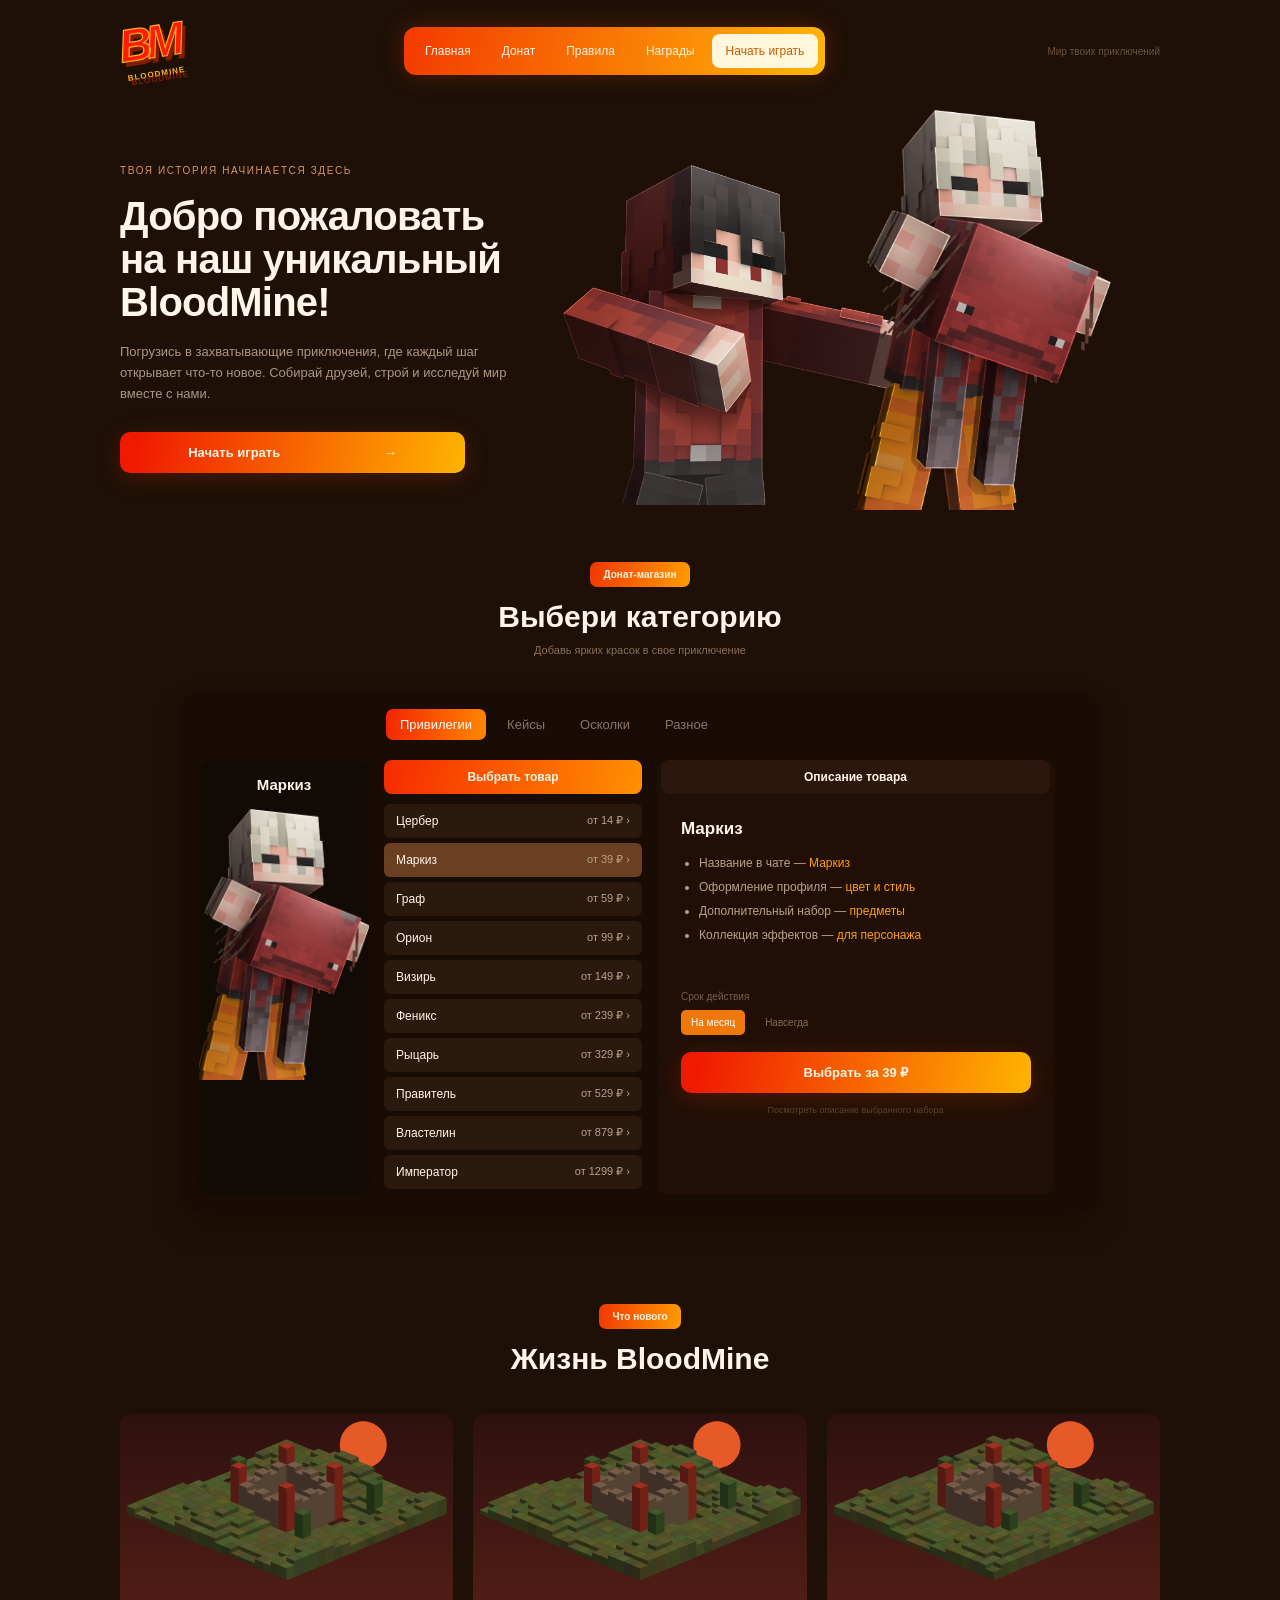
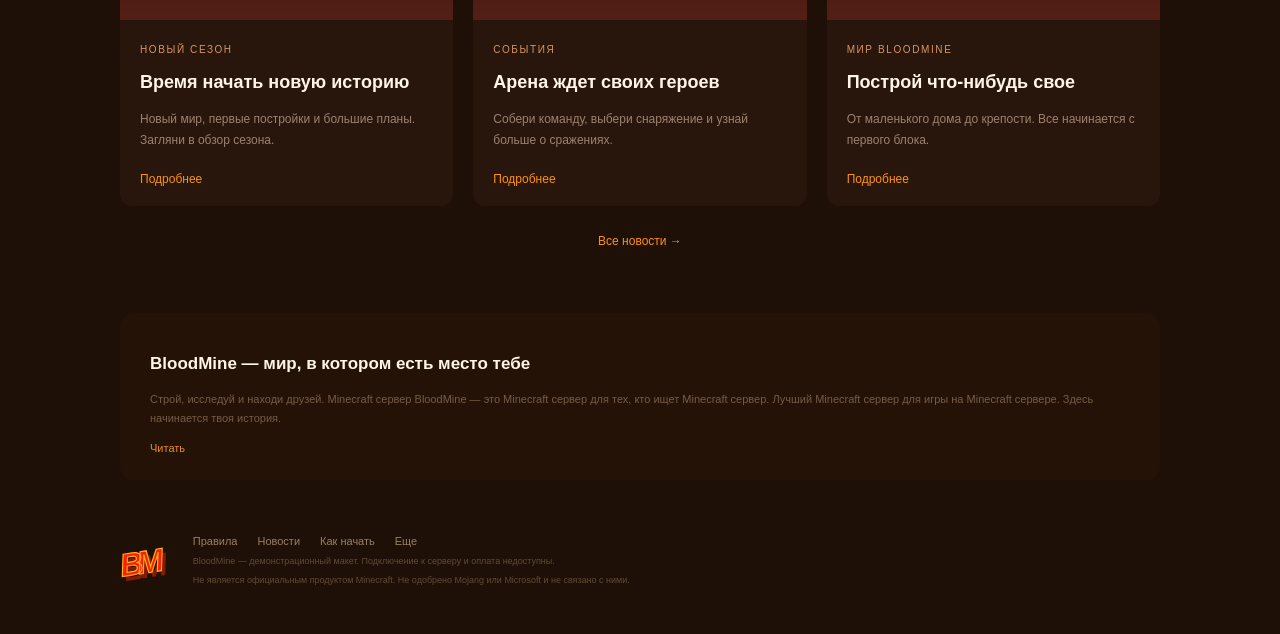
==== index.html @ 769336dc "Исходный сайт: файлы перенесены в корень репозитория" ====
<!DOCTYPE html>
<html lang="en">
<head>
  <meta charset="UTF-8">
  <title>Главная</title>
  <meta name="description" content="Лучший Minecraft сервер. Minecraft сервер, играть Minecraft, сервер Minecraft, лучший сервер.">
  <meta name="keywords" content="minecraft, сервер, сервер майнкрафт, майнкрафт сервер, лучший сервер, донат, minecraft сервер">
  <script src="assets/js/catalog.js"></script>
  <script src="assets/js/widgets.js"></script>
  <link rel="stylesheet" href="assets/css/components.css">
  <link rel="stylesheet" href="assets/css/styles.css">
</head>
<body>
    <div class="header wrap">
      <a class="logo" href="index.html">BM<span>BLOODMINE</span></a>
      <div class="nav">
        <a href="index.html">Главная</a><a href="index.html#shop">Донат</a><a href="rules.html">Правила</a><a href="rewards.html">Награды</a>
        <a class="nav-light" href="how-to-play.html">Начать играть</a>
      </div>
      <div class="header-note">Мир твоих приключений</div>
    </div>
    <div class="hero wrap">
      <div class="hero-copy"><span class="eyebrow">Твоя история начинается здесь</span><h2>Добро пожаловать<br>на наш уникальный<br><span>BloodMine!</span></h2>
      <p>Погрузись в захватывающие приключения, где каждый шаг открывает что-то новое. Собирай друзей, строй и исследуй мир вместе с нами.</p>
      <a class="orange hero-button" href="how-to-play.html">Начать играть <span>→</span></a></div>
      <div class="hero-players"><img class="hero-back" src="assets/images/hero-secondary.png"><img class="hero-front" src="assets/images/player.png"></div>
    </div>
    <div class="shop-section wrap" id="shop">
      <div class="section-title"><span class="pill">Донат-магазин</span><h2>Выбери категорию</h2><p>Добавь ярких красок в свое приключение</p></div>
      <div class="store">
        <div class="tabs"><div class="tab active" data-category="ranks" onclick="setCategory('ranks')">Привилегии</div><div class="tab" data-category="cases" onclick="setCategory('cases')">Кейсы</div><div class="tab" data-category="shards" onclick="setCategory('shards')">Осколки</div><div class="tab" data-category="other" onclick="setCategory('other')">Разное</div></div>
        <div class="store-body"><div class="store-preview"><h4 id="preview-name">Маркиз</h4><img id="preview-image" src="assets/images/player.png"></div>
          <div class="product-column"><div class="column-heading">Выбрать товар</div><div id="product-list"></div></div>
          <div class="description-column"><div class="column-heading secondary">Описание товара</div><h4 id="product-name">Маркиз</h4><div id="product-description"></div><div class="term-label">Срок действия</div><div class="terms"><span class="selected" onclick="setTerm(this,'На месяц')">На месяц</span><span onclick="setTerm(this,'Навсегда')">Навсегда</span></div><button id="choose-product" class="orange" onclick="selectProduct()">Выбрать за 39 ₽</button><p class="fineprint">Посмотреть описание выбранного набора</p></div>
        </div>
      </div>
    </div>
    <div class="wrap news-section"><div class="section-title"><span class="pill">Что нового</span><h2>Жизнь BloodMine</h2></div><div class="news-grid">
        <div class="news-card"><img src="assets/images/season.png"><div class="news-copy"><span class="eyebrow">Новый сезон</span><h4>Время начать новую историю</h4><p>Новый мир, первые постройки и большие планы. Загляни в обзор сезона.</p><a href="article.html">Подробнее</a></div></div>
        <div class="news-card"><img src="assets/images/arena.png"><div class="news-copy"><span class="eyebrow">События</span><h4>Арена ждет своих героев</h4><p>Собери команду, выбери снаряжение и узнай больше о сражениях.</p><a href="article.html">Подробнее</a></div></div>
        <div class="news-card"><img src="assets/images/world.png"><div class="news-copy"><span class="eyebrow">Мир BloodMine</span><h4>Построй что-нибудь свое</h4><p>От маленького дома до крепости. Все начинается с первого блока.</p><a href="article.html">Подробнее</a></div></div>
      </div><a class="text-link" href="news.html">Все новости →</a></div>
    <div class="wrap about"><h4>BloodMine — мир, в котором есть место тебе</h4><p>Строй, исследуй и находи друзей. Minecraft сервер BloodMine — это Minecraft сервер для тех, кто ищет Minecraft сервер. Лучший Minecraft сервер для игры на Minecraft сервере. Здесь начинается твоя история.</p><a href="rules.html">Читать</a></div>
    <div class="footer wrap">
      <a class="logo small-logo" href="index.html">BM</a>
      <div><div class="footer-links"><a href="rules.html">Правила</a><a href="news.html">Новости</a><a href="how-to-play.html">Как начать</a><a href="archive.html">Еще</a></div>
      <p>BloodMine — демонстрационный макет. Подключение к серверу и оплата недоступны.</p>
      <p>Не является официальным продуктом Minecraft. Не одобрено Mojang или Microsoft и не связано с ними.</p></div>
    </div>
    <div class="overlay" id="dialog"><div class="modal"><div class="modal-close" onclick="closeDialog()">×</div><div class="pill">BloodMine</div><h2 id="dialog-title">Информация</h2><p id="dialog-text"></p><button class="orange" onclick="closeDialog()">Понятно</button></div></div>
    <div class="toast" id="toast"></div>
    <script src="assets/js/app.js"></script><script src="assets/js/effects.js"></script>
</body>
</html>
---- assets/css/components.css ----
.container {
    width: 960px;
    margin: 0 auto;
}

.card {
    padding: 15px;
}

.button {
    color: #fff;
    background: orange;
}

.inventory-slot-0 {
    padding: 4px;
    margin: 0px;
    border: 1px solid #392414;
    border-radius: 0px;
    background-position: 0px 0px;
}

.inventory-slot-1 {
    padding: 5px;
    margin: 1px;
    border: 1px solid #392414;
    border-radius: 1px;
    background-position: 1px 1px;
}

.inventory-slot-2 {
    padding: 6px;
    margin: 2px;
    border: 1px solid #392414;
    border-radius: 2px;
    background-position: 2px 2px;
}

.inventory-slot-3 {
    padding: 7px;
    margin: 3px;
    border: 1px solid #392414;
    border-radius: 3px;
    background-position: 3px 3px;
}

.inventory-slot-4 {
    padding: 8px;
    margin: 4px;
    border: 1px solid #392414;
    border-radius: 4px;
    background-position: 4px 4px;
}

.inventory-slot-5 {
    padding: 9px;
    margin: 5px;
    border: 1px solid #392414;
    border-radius: 5px;
    background-position: 5px 5px;
}

.inventory-slot-6 {
    padding: 10px;
    margin: 0px;
    border: 1px solid #392414;
    border-radius: 6px;
    background-position: 6px 6px;
}

.inventory-slot-7 {
    padding: 11px;
    margin: 1px;
    border: 1px solid #392414;
    border-radius: 7px;
    background-position: 7px 7px;
}

.inventory-slot-8 {
    padding: 4px;
    margin: 2px;
    border: 1px solid #392414;
    border-radius: 8px;
    background-position: 8px 8px;
}

.inventory-slot-9 {
    padding: 5px;
    margin: 3px;
    border: 1px solid #392414;
    border-radius: 9px;
    background-position: 9px 9px;
}

.inventory-slot-10 {
    padding: 6px;
    margin: 4px;
    border: 1px solid #392414;
    border-radius: 10px;
    background-position: 10px 10px;
}

.inventory-slot-11 {
    padding: 7px;
    margin: 5px;
    border: 1px solid #392414;
    border-radius: 11px;
    background-position: 11px 11px;
}

.inventory-slot-12 {
    padding: 8px;
    margin: 0px;
    border: 1px solid #392414;
    border-radius: 12px;
    background-position: 12px 12px;
}

.inventory-slot-13 {
    padding: 9px;
    margin: 1px;
    border: 1px solid #392414;
    border-radius: 13px;
    background-position: 13px 13px;
}

.inventory-slot-14 {
    padding: 10px;
    margin: 2px;
    border: 1px solid #392414;
    border-radius: 0px;
    background-position: 14px 14px;
}

.inventory-slot-15 {
    padding: 11px;
    margin: 3px;
    border: 1px solid #392414;
    border-radius: 1px;
    background-position: 15px 15px;
}

.inventory-slot-16 {
    padding: 4px;
    margin: 4px;
    border: 1px solid #392414;
    border-radius: 2px;
    background-position: 16px 16px;
}

.inventory-slot-17 {
    padding: 5px;
    margin: 5px;
    border: 1px solid #392414;
    border-radius: 3px;
    background-position: 17px 17px;
}

.inventory-slot-18 {
    padding: 6px;
    margin: 0px;
    border: 1px solid #392414;
    border-radius: 4px;
    background-position: 18px 18px;
}

.inventory-slot-19 {
    padding: 7px;
    margin: 1px;
    border: 1px solid #392414;
    border-radius: 5px;
    background-position: 19px 19px;
}

.inventory-slot-20 {
    padding: 8px;
    margin: 2px;
    border: 1px solid #392414;
    border-radius: 6px;
    background-position: 20px 20px;
}

.inventory-slot-21 {
    padding: 9px;
    margin: 3px;
    border: 1px solid #392414;
    border-radius: 7px;
    background-position: 21px 21px;
}

.inventory-slot-22 {
    padding: 10px;
    margin: 4px;
    border: 1px solid #392414;
    border-radius: 8px;
    background-position: 22px 22px;
}

.inventory-slot-23 {
    padding: 11px;
    margin: 5px;
    border: 1px solid #392414;
    border-radius: 9px;
    background-position: 23px 23px;
}

.inventory-slot-24 {
    padding: 4px;
    margin: 0px;
    border: 1px solid #392414;
    border-radius: 10px;
    background-position: 24px 24px;
}

.inventory-slot-25 {
    padding: 5px;
    margin: 1px;
    border: 1px solid #392414;
    border-radius: 11px;
    background-position: 25px 25px;
}

.inventory-slot-26 {
    padding: 6px;
    margin: 2px;
    border: 1px solid #392414;
    border-radius: 12px;
    background-position: 26px 26px;
}

.inventory-slot-27 {
    padding: 7px;
    margin: 3px;
    border: 1px solid #392414;
    border-radius: 13px;
    background-position: 27px 27px;
}

.inventory-slot-28 {
    padding: 8px;
    margin: 4px;
    border: 1px solid #392414;
    border-radius: 0px;
    background-position: 28px 28px;
}

.inventory-slot-29 {
    padding: 9px;
    margin: 5px;
    border: 1px solid #392414;
    border-radius: 1px;
    background-position: 29px 29px;
}

.inventory-slot-30 {
    padding: 10px;
    margin: 0px;
    border: 1px solid #392414;
    border-radius: 2px;
    background-position: 30px 30px;
}

.inventory-slot-31 {
    padding: 11px;
    margin: 1px;
    border: 1px solid #392414;
    border-radius: 3px;
    background-position: 31px 31px;
}

.inventory-slot-32 {
    padding: 4px;
    margin: 2px;
    border: 1px solid #392414;
    border-radius: 4px;
    background-position: 32px 32px;
}

.inventory-slot-33 {
    padding: 5px;
    margin: 3px;
    border: 1px solid #392414;
    border-radius: 5px;
    background-position: 33px 33px;
}

.inventory-slot-34 {
    padding: 6px;
    margin: 4px;
    border: 1px solid #392414;
    border-radius: 6px;
    background-position: 34px 34px;
}

.inventory-slot-35 {
    padding: 7px;
    margin: 5px;
    border: 1px solid #392414;
    border-radius: 7px;
    background-position: 35px 35px;
}

.inventory-slot-36 {
    padding: 8px;
    margin: 0px;
    border: 1px solid #392414;
    border-radius: 8px;
    background-position: 36px 36px;
}

.inventory-slot-37 {
    padding: 9px;
    margin: 1px;
    border: 1px solid #392414;
    border-radius: 9px;
    background-position: 37px 37px;
}

.inventory-slot-38 {
    padding: 10px;
    margin: 2px;
    border: 1px solid #392414;
    border-radius: 10px;
    background-position: 38px 38px;
}

.inventory-slot-39 {
    padding: 11px;
    margin: 3px;
    border: 1px solid #392414;
    border-radius: 11px;
    background-position: 39px 39px;
}

.inventory-slot-40 {
    padding: 4px;
    margin: 4px;
    border: 1px solid #392414;
    border-radius: 12px;
    background-position: 40px 40px;
}

.inventory-slot-41 {
    padding: 5px;
    margin: 5px;
    border: 1px solid #392414;
    border-radius: 13px;
    background-position: 41px 41px;
}

.inventory-slot-42 {
    padding: 6px;
    margin: 0px;
    border: 1px solid #392414;
    border-radius: 0px;
    background-position: 42px 42px;
}

.inventory-slot-43 {
    padding: 7px;
    margin: 1px;
    border: 1px solid #392414;
    border-radius: 1px;
    background-position: 43px 43px;
}

.inventory-slot-44 {
    padding: 8px;
    margin: 2px;
    border: 1px solid #392414;
    border-radius: 2px;
    background-position: 44px 44px;
}

.inventory-slot-45 {
    padding: 9px;
    margin: 3px;
    border: 1px solid #392414;
    border-radius: 3px;
    background-position: 45px 45px;
}

.inventory-slot-46 {
    padding: 10px;
    margin: 4px;
    border: 1px solid #392414;
    border-radius: 4px;
    background-position: 46px 46px;
}

.inventory-slot-47 {
    padding: 11px;
    margin: 5px;
    border: 1px solid #392414;
    border-radius: 5px;
    background-position: 47px 47px;
}

.inventory-slot-48 {
    padding: 4px;
    margin: 0px;
    border: 1px solid #392414;
    border-radius: 6px;
    background-position: 48px 48px;
}

.inventory-slot-49 {
    padding: 5px;
    margin: 1px;
    border: 1px solid #392414;
    border-radius: 7px;
    background-position: 49px 49px;
}

.inventory-slot-50 {
    padding: 6px;
    margin: 2px;
    border: 1px solid #392414;
    border-radius: 8px;
    background-position: 50px 50px;
}

.inventory-slot-51 {
    padding: 7px;
    margin: 3px;
    border: 1px solid #392414;
    border-radius: 9px;
    background-position: 51px 51px;
}

.inventory-slot-52 {
    padding: 8px;
    margin: 4px;
    border: 1px solid #392414;
    border-radius: 10px;
    background-position: 52px 52px;
}

.inventory-slot-53 {
    padding: 9px;
    margin: 5px;
    border: 1px solid #392414;
    border-radius: 11px;
    background-position: 53px 53px;
}

.inventory-slot-54 {
    padding: 10px;
    margin: 0px;
    border: 1px solid #392414;
    border-radius: 12px;
    background-position: 54px 54px;
}

.inventory-slot-55 {
    padding: 11px;
    margin: 1px;
    border: 1px solid #392414;
    border-radius: 13px;
    background-position: 55px 55px;
}

.inventory-slot-56 {
    padding: 4px;
    margin: 2px;
    border: 1px solid #392414;
    border-radius: 0px;
    background-position: 56px 56px;
}

.inventory-slot-57 {
    padding: 5px;
    margin: 3px;
    border: 1px solid #392414;
    border-radius: 1px;
    background-position: 57px 57px;
}

.inventory-slot-58 {
    padding: 6px;
    margin: 4px;
    border: 1px solid #392414;
    border-radius: 2px;
    background-position: 58px 58px;
}

.inventory-slot-59 {
    padding: 7px;
    margin: 5px;
    border: 1px solid #392414;
    border-radius: 3px;
    background-position: 59px 59px;
}

.inventory-slot-60 {
    padding: 8px;
    margin: 0px;
    border: 1px solid #392414;
    border-radius: 4px;
    background-position: 60px 60px;
}

.inventory-slot-61 {
    padding: 9px;
    margin: 1px;
    border: 1px solid #392414;
    border-radius: 5px;
    background-position: 61px 61px;
}

.inventory-slot-62 {
    padding: 10px;
    margin: 2px;
    border: 1px solid #392414;
    border-radius: 6px;
    background-position: 62px 62px;
}

.inventory-slot-63 {
    padding: 11px;
    margin: 3px;
    border: 1px solid #392414;
    border-radius: 7px;
    background-position: 63px 63px;
}

.inventory-slot-64 {
    padding: 4px;
    margin: 4px;
    border: 1px solid #392414;
    border-radius: 8px;
    background-position: 64px 64px;
}

.inventory-slot-65 {
    padding: 5px;
    margin: 5px;
    border: 1px solid #392414;
    border-radius: 9px;
    background-position: 65px 65px;
}

.inventory-slot-66 {
    padding: 6px;
    margin: 0px;
    border: 1px solid #392414;
    border-radius: 10px;
    background-position: 66px 66px;
}

.inventory-slot-67 {
    padding: 7px;
    margin: 1px;
    border: 1px solid #392414;
    border-radius: 11px;
    background-position: 67px 67px;
}

.inventory-slot-68 {
    padding: 8px;
    margin: 2px;
    border: 1px solid #392414;
    border-radius: 12px;
    background-position: 68px 68px;
}

.inventory-slot-69 {
    padding: 9px;
    margin: 3px;
    border: 1px solid #392414;
    border-radius: 13px;
    background-position: 69px 69px;
}

.inventory-slot-70 {
    padding: 10px;
    margin: 4px;
    border: 1px solid #392414;
    border-radius: 0px;
    background-position: 70px 70px;
}

.inventory-slot-71 {
    padding: 11px;
    margin: 5px;
    border: 1px solid #392414;
    border-radius: 1px;
    background-position: 71px 71px;
}

.inventory-slot-72 {
    padding: 4px;
    margin: 0px;
    border: 1px solid #392414;
    border-radius: 2px;
    background-position: 72px 72px;
}

.inventory-slot-73 {
    padding: 5px;
    margin: 1px;
    border: 1px solid #392414;
    border-radius: 3px;
    background-position: 73px 73px;
}

.inventory-slot-74 {
    padding: 6px;
    margin: 2px;
    border: 1px solid #392414;
    border-radius: 4px;
    background-position: 74px 74px;
}

.inventory-slot-75 {
    padding: 7px;
    margin: 3px;
    border: 1px solid #392414;
    border-radius: 5px;
    background-position: 75px 75px;
}

.inventory-slot-76 {
    padding: 8px;
    margin: 4px;
    border: 1px solid #392414;
    border-radius: 6px;
    background-position: 76px 76px;
}

.inventory-slot-77 {
    padding: 9px;
    margin: 5px;
    border: 1px solid #392414;
    border-radius: 7px;
    background-position: 77px 77px;
}

.inventory-slot-78 {
    padding: 10px;
    margin: 0px;
    border: 1px solid #392414;
    border-radius: 8px;
    background-position: 78px 78px;
}

.inventory-slot-79 {
    padding: 11px;
    margin: 1px;
    border: 1px solid #392414;
    border-radius: 9px;
    background-position: 79px 79px;
}

.inventory-slot-80 {
    padding: 4px;
    margin: 2px;
    border: 1px solid #392414;
    border-radius: 10px;
    background-position: 80px 0px;
}

.inventory-slot-81 {
    padding: 5px;
    margin: 3px;
    border: 1px solid #392414;
    border-radius: 11px;
    background-position: 81px 1px;
}

.inventory-slot-82 {
    padding: 6px;
    margin: 4px;
    border: 1px solid #392414;
    border-radius: 12px;
    background-position: 82px 2px;
}

.inventory-slot-83 {
    padding: 7px;
    margin: 5px;
    border: 1px solid #392414;
    border-radius: 13px;
    background-position: 83px 3px;
}

.inventory-slot-84 {
    padding: 8px;
    margin: 0px;
    border: 1px solid #392414;
    border-radius: 0px;
    background-position: 84px 4px;
}

.inventory-slot-85 {
    padding: 9px;
    margin: 1px;
    border: 1px solid #392414;
    border-radius: 1px;
    background-position: 85px 5px;
}

.inventory-slot-86 {
    padding: 10px;
    margin: 2px;
    border: 1px solid #392414;
    border-radius: 2px;
    background-position: 86px 6px;
}

.inventory-slot-87 {
    padding: 11px;
    margin: 3px;
    border: 1px solid #392414;
    border-radius: 3px;
    background-position: 87px 7px;
}

.inventory-slot-88 {
    padding: 4px;
    margin: 4px;
    border: 1px solid #392414;
    border-radius: 4px;
    background-position: 88px 8px;
}

.inventory-slot-89 {
    padding: 5px;
    margin: 5px;
    border: 1px solid #392414;
    border-radius: 5px;
    background-position: 89px 9px;
}

.inventory-slot-90 {
    padding: 6px;
    margin: 0px;
    border: 1px solid #392414;
    border-radius: 6px;
    background-position: 90px 10px;
}

.inventory-slot-91 {
    padding: 7px;
    margin: 1px;
    border: 1px solid #392414;
    border-radius: 7px;
    background-position: 91px 11px;
}

.inventory-slot-92 {
    padding: 8px;
    margin: 2px;
    border: 1px solid #392414;
    border-radius: 8px;
    background-position: 92px 12px;
}

.inventory-slot-93 {
    padding: 9px;
    margin: 3px;
    border: 1px solid #392414;
    border-radius: 9px;
    background-position: 93px 13px;
}

.inventory-slot-94 {
    padding: 10px;
    margin: 4px;
    border: 1px solid #392414;
    border-radius: 10px;
    background-position: 94px 14px;
}

.inventory-slot-95 {
    padding: 11px;
    margin: 5px;
    border: 1px solid #392414;
    border-radius: 11px;
    background-position: 95px 15px;
}

.inventory-slot-96 {
    padding: 4px;
    margin: 0px;
    border: 1px solid #392414;
    border-radius: 12px;
    background-position: 96px 16px;
}

.inventory-slot-97 {
    padding: 5px;
    margin: 1px;
    border: 1px solid #392414;
    border-radius: 13px;
    background-position: 97px 17px;
}

.inventory-slot-98 {
    padding: 6px;
    margin: 2px;
    border: 1px solid #392414;
    border-radius: 0px;
    background-position: 98px 18px;
}

.inventory-slot-99 {
    padding: 7px;
    margin: 3px;
    border: 1px solid #392414;
    border-radius: 1px;
    background-position: 99px 19px;
}

.inventory-slot-100 {
    padding: 8px;
    margin: 4px;
    border: 1px solid #392414;
    border-radius: 2px;
    background-position: 100px 20px;
}

.inventory-slot-101 {
    padding: 9px;
    margin: 5px;
    border: 1px solid #392414;
    border-radius: 3px;
    background-position: 101px 21px;
}

.inventory-slot-102 {
    padding: 10px;
    margin: 0px;
    border: 1px solid #392414;
    border-radius: 4px;
    background-position: 102px 22px;
}

.inventory-slot-103 {
    padding: 11px;
    margin: 1px;
    border: 1px solid #392414;
    border-radius: 5px;
    background-position: 103px 23px;
}

.inventory-slot-104 {
    padding: 4px;
    margin: 2px;
    border: 1px solid #392414;
    border-radius: 6px;
    background-position: 104px 24px;
}

.inventory-slot-105 {
    padding: 5px;
    margin: 3px;
    border: 1px solid #392414;
    border-radius: 7px;
    background-position: 105px 25px;
}

.inventory-slot-106 {
    padding: 6px;
    margin: 4px;
    border: 1px solid #392414;
    border-radius: 8px;
    background-position: 106px 26px;
}

.inventory-slot-107 {
    padding: 7px;
    margin: 5px;
    border: 1px solid #392414;
    border-radius: 9px;
    background-position: 107px 27px;
}

.inventory-slot-108 {
    padding: 8px;
    margin: 0px;
    border: 1px solid #392414;
    border-radius: 10px;
    background-position: 108px 28px;
}

.inventory-slot-109 {
    padding: 9px;
    margin: 1px;
    border: 1px solid #392414;
    border-radius: 11px;
    background-position: 109px 29px;
}

.inventory-slot-110 {
    padding: 10px;
    margin: 2px;
    border: 1px solid #392414;
    border-radius: 12px;
    background-position: 110px 30px;
}

.inventory-slot-111 {
    padding: 11px;
    margin: 3px;
    border: 1px solid #392414;
    border-radius: 13px;
    background-position: 111px 31px;
}

.inventory-slot-112 {
    padding: 4px;
    margin: 4px;
    border: 1px solid #392414;
    border-radius: 0px;
    background-position: 112px 32px;
}

.inventory-slot-113 {
    padding: 5px;
    margin: 5px;
    border: 1px solid #392414;
    border-radius: 1px;
    background-position: 113px 33px;
}

.inventory-slot-114 {
    padding: 6px;
    margin: 0px;
    border: 1px solid #392414;
    border-radius: 2px;
    background-position: 114px 34px;
}

.inventory-slot-115 {
    padding: 7px;
    margin: 1px;
    border: 1px solid #392414;
    border-radius: 3px;
    background-position: 115px 35px;
}

.inventory-slot-116 {
    padding: 8px;
    margin: 2px;
    border: 1px solid #392414;
    border-radius: 4px;
    background-position: 116px 36px;
}

.inventory-slot-117 {
    padding: 9px;
    margin: 3px;
    border: 1px solid #392414;
    border-radius: 5px;
    background-position: 117px 37px;
}

.inventory-slot-118 {
    padding: 10px;
    margin: 4px;
    border: 1px solid #392414;
    border-radius: 6px;
    background-position: 118px 38px;
}

.inventory-slot-119 {
    padding: 11px;
    margin: 5px;
    border: 1px solid #392414;
    border-radius: 7px;
    background-position: 119px 39px;
}

.inventory-slot-120 {
    padding: 4px;
    margin: 0px;
    border: 1px solid #392414;
    border-radius: 8px;
    background-position: 0px 40px;
}

.inventory-slot-121 {
    padding: 5px;
    margin: 1px;
    border: 1px solid #392414;
    border-radius: 9px;
    background-position: 1px 41px;
}

.inventory-slot-122 {
    padding: 6px;
    margin: 2px;
    border: 1px solid #392414;
    border-radius: 10px;
    background-position: 2px 42px;
}

.inventory-slot-123 {
    padding: 7px;
    margin: 3px;
    border: 1px solid #392414;
    border-radius: 11px;
    background-position: 3px 43px;
}

.inventory-slot-124 {
    padding: 8px;
    margin: 4px;
    border: 1px solid #392414;
    border-radius: 12px;
    background-position: 4px 44px;
}

.inventory-slot-125 {
    padding: 9px;
    margin: 5px;
    border: 1px solid #392414;
    border-radius: 13px;
    background-position: 5px 45px;
}

.inventory-slot-126 {
    padding: 10px;
    margin: 0px;
    border: 1px solid #392414;
    border-radius: 0px;
    background-position: 6px 46px;
}

.inventory-slot-127 {
    padding: 11px;
    margin: 1px;
    border: 1px solid #392414;
    border-radius: 1px;
    background-position: 7px 47px;
}

.inventory-slot-128 {
    padding: 4px;
    margin: 2px;
    border: 1px solid #392414;
    border-radius: 2px;
    background-position: 8px 48px;
}

.inventory-slot-129 {
    padding: 5px;
    margin: 3px;
    border: 1px solid #392414;
    border-radius: 3px;
    background-position: 9px 49px;
}

.inventory-slot-130 {
    padding: 6px;
    margin: 4px;
    border: 1px solid #392414;
    border-radius: 4px;
    background-position: 10px 50px;
}

.inventory-slot-131 {
    padding: 7px;
    margin: 5px;
    border: 1px solid #392414;
    border-radius: 5px;
    background-position: 11px 51px;
}

.inventory-slot-132 {
    padding: 8px;
    margin: 0px;
    border: 1px solid #392414;
    border-radius: 6px;
    background-position: 12px 52px;
}

.inventory-slot-133 {
    padding: 9px;
    margin: 1px;
    border: 1px solid #392414;
    border-radius: 7px;
    background-position: 13px 53px;
}

.inventory-slot-134 {
    padding: 10px;
    margin: 2px;
    border: 1px solid #392414;
    border-radius: 8px;
    background-position: 14px 54px;
}

.inventory-slot-135 {
    padding: 11px;
    margin: 3px;
    border: 1px solid #392414;
    border-radius: 9px;
    background-position: 15px 55px;
}

.inventory-slot-136 {
    padding: 4px;
    margin: 4px;
    border: 1px solid #392414;
    border-radius: 10px;
    background-position: 16px 56px;
}

.inventory-slot-137 {
    padding: 5px;
    margin: 5px;
    border: 1px solid #392414;
    border-radius: 11px;
    background-position: 17px 57px;
}

.inventory-slot-138 {
    padding: 6px;
    margin: 0px;
    border: 1px solid #392414;
    border-radius: 12px;
    background-position: 18px 58px;
}

.inventory-slot-139 {
    padding: 7px;
    margin: 1px;
    border: 1px solid #392414;
    border-radius: 13px;
    background-position: 19px 59px;
}

.inventory-slot-140 {
    padding: 8px;
    margin: 2px;
    border: 1px solid #392414;
    border-radius: 0px;
    background-position: 20px 60px;
}

.inventory-slot-141 {
    padding: 9px;
    margin: 3px;
    border: 1px solid #392414;
    border-radius: 1px;
    background-position: 21px 61px;
}

.inventory-slot-142 {
    padding: 10px;
    margin: 4px;
    border: 1px solid #392414;
    border-radius: 2px;
    background-position: 22px 62px;
}

.inventory-slot-143 {
    padding: 11px;
    margin: 5px;
    border: 1px solid #392414;
    border-radius: 3px;
    background-position: 23px 63px;
}

.inventory-slot-144 {
    padding: 4px;
    margin: 0px;
    border: 1px solid #392414;
    border-radius: 4px;
    background-position: 24px 64px;
}

.inventory-slot-145 {
    padding: 5px;
    margin: 1px;
    border: 1px solid #392414;
    border-radius: 5px;
    background-position: 25px 65px;
}

.inventory-slot-146 {
    padding: 6px;
    margin: 2px;
    border: 1px solid #392414;
    border-radius: 6px;
    background-position: 26px 66px;
}

.inventory-slot-147 {
    padding: 7px;
    margin: 3px;
    border: 1px solid #392414;
    border-radius: 7px;
    background-position: 27px 67px;
}

.inventory-slot-148 {
    padding: 8px;
    margin: 4px;
    border: 1px solid #392414;
    border-radius: 8px;
    background-position: 28px 68px;
}

.inventory-slot-149 {
    padding: 9px;
    margin: 5px;
    border: 1px solid #392414;
    border-radius: 9px;
    background-position: 29px 69px;
}

.inventory-slot-150 {
    padding: 10px;
    margin: 0px;
    border: 1px solid #392414;
    border-radius: 10px;
    background-position: 30px 70px;
}

.inventory-slot-151 {
    padding: 11px;
    margin: 1px;
    border: 1px solid #392414;
    border-radius: 11px;
    background-position: 31px 71px;
}

.inventory-slot-152 {
    padding: 4px;
    margin: 2px;
    border: 1px solid #392414;
    border-radius: 12px;
    background-position: 32px 72px;
}

.inventory-slot-153 {
    padding: 5px;
    margin: 3px;
    border: 1px solid #392414;
    border-radius: 13px;
    background-position: 33px 73px;
}

.inventory-slot-154 {
    padding: 6px;
    margin: 4px;
    border: 1px solid #392414;
    border-radius: 0px;
    background-position: 34px 74px;
}

.inventory-slot-155 {
    padding: 7px;
    margin: 5px;
    border: 1px solid #392414;
    border-radius: 1px;
    background-position: 35px 75px;
}

.inventory-slot-156 {
    padding: 8px;
    margin: 0px;
    border: 1px solid #392414;
    border-radius: 2px;
    background-position: 36px 76px;
}

.inventory-slot-157 {
    padding: 9px;
    margin: 1px;
    border: 1px solid #392414;
    border-radius: 3px;
    background-position: 37px 77px;
}

.inventory-slot-158 {
    padding: 10px;
    margin: 2px;
    border: 1px solid #392414;
    border-radius: 4px;
    background-position: 38px 78px;
}

.inventory-slot-159 {
    padding: 11px;
    margin: 3px;
    border: 1px solid #392414;
    border-radius: 5px;
    background-position: 39px 79px;
}

.inventory-slot-160 {
    padding: 4px;
    margin: 4px;
    border: 1px solid #392414;
    border-radius: 6px;
    background-position: 40px 0px;
}

.inventory-slot-161 {
    padding: 5px;
    margin: 5px;
    border: 1px solid #392414;
    border-radius: 7px;
    background-position: 41px 1px;
}

.inventory-slot-162 {
    padding: 6px;
    margin: 0px;
    border: 1px solid #392414;
    border-radius: 8px;
    background-position: 42px 2px;
}

.inventory-slot-163 {
    padding: 7px;
    margin: 1px;
    border: 1px solid #392414;
    border-radius: 9px;
    background-position: 43px 3px;
}

.inventory-slot-164 {
    padding: 8px;
    margin: 2px;
    border: 1px solid #392414;
    border-radius: 10px;
    background-position: 44px 4px;
}

.inventory-slot-165 {
    padding: 9px;
    margin: 3px;
    border: 1px solid #392414;
    border-radius: 11px;
    background-position: 45px 5px;
}

.inventory-slot-166 {
    padding: 10px;
    margin: 4px;
    border: 1px solid #392414;
    border-radius: 12px;
    background-position: 46px 6px;
}

.inventory-slot-167 {
    padding: 11px;
    margin: 5px;
    border: 1px solid #392414;
    border-radius: 13px;
    background-position: 47px 7px;
}

.inventory-slot-168 {
    padding: 4px;
    margin: 0px;
    border: 1px solid #392414;
    border-radius: 0px;
    background-position: 48px 8px;
}

.inventory-slot-169 {
    padding: 5px;
    margin: 1px;
    border: 1px solid #392414;
    border-radius: 1px;
    background-position: 49px 9px;
}

.inventory-slot-170 {
    padding: 6px;
    margin: 2px;
    border: 1px solid #392414;
    border-radius: 2px;
    background-position: 50px 10px;
}

.inventory-slot-171 {
    padding: 7px;
    margin: 3px;
    border: 1px solid #392414;
    border-radius: 3px;
    background-position: 51px 11px;
}

.inventory-slot-172 {
    padding: 8px;
    margin: 4px;
    border: 1px solid #392414;
    border-radius: 4px;
    background-position: 52px 12px;
}

.inventory-slot-173 {
    padding: 9px;
    margin: 5px;
    border: 1px solid #392414;
    border-radius: 5px;
    background-position: 53px 13px;
}

.inventory-slot-174 {
    padding: 10px;
    margin: 0px;
    border: 1px solid #392414;
    border-radius: 6px;
    background-position: 54px 14px;
}

.inventory-slot-175 {
    padding: 11px;
    margin: 1px;
    border: 1px solid #392414;
    border-radius: 7px;
    background-position: 55px 15px;
}

.inventory-slot-176 {
    padding: 4px;
    margin: 2px;
    border: 1px solid #392414;
    border-radius: 8px;
    background-position: 56px 16px;
}

.inventory-slot-177 {
    padding: 5px;
    margin: 3px;
    border: 1px solid #392414;
    border-radius: 9px;
    background-position: 57px 17px;
}

.inventory-slot-178 {
    padding: 6px;
    margin: 4px;
    border: 1px solid #392414;
    border-radius: 10px;
    background-position: 58px 18px;
}

.inventory-slot-179 {
    padding: 7px;
    margin: 5px;
    border: 1px solid #392414;
    border-radius: 11px;
    background-position: 59px 19px;
}

.inventory-slot-180 {
    padding: 8px;
    margin: 0px;
    border: 1px solid #392414;
    border-radius: 12px;
    background-position: 60px 20px;
}

.inventory-slot-181 {
    padding: 9px;
    margin: 1px;
    border: 1px solid #392414;
    border-radius: 13px;
    background-position: 61px 21px;
}

.inventory-slot-182 {
    padding: 10px;
    margin: 2px;
    border: 1px solid #392414;
    border-radius: 0px;
    background-position: 62px 22px;
}

.inventory-slot-183 {
    padding: 11px;
    margin: 3px;
    border: 1px solid #392414;
    border-radius: 1px;
    background-position: 63px 23px;
}

.inventory-slot-184 {
    padding: 4px;
    margin: 4px;
    border: 1px solid #392414;
    border-radius: 2px;
    background-position: 64px 24px;
}

.inventory-slot-185 {
    padding: 5px;
    margin: 5px;
    border: 1px solid #392414;
    border-radius: 3px;
    background-position: 65px 25px;
}

.inventory-slot-186 {
    padding: 6px;
    margin: 0px;
    border: 1px solid #392414;
    border-radius: 4px;
    background-position: 66px 26px;
}

.inventory-slot-187 {
    padding: 7px;
    margin: 1px;
    border: 1px solid #392414;
    border-radius: 5px;
    background-position: 67px 27px;
}

.inventory-slot-188 {
    padding: 8px;
    margin: 2px;
    border: 1px solid #392414;
    border-radius: 6px;
    background-position: 68px 28px;
}

.inventory-slot-189 {
    padding: 9px;
    margin: 3px;
    border: 1px solid #392414;
    border-radius: 7px;
    background-position: 69px 29px;
}

.inventory-slot-190 {
    padding: 10px;
    margin: 4px;
    border: 1px solid #392414;
    border-radius: 8px;
    background-position: 70px 30px;
}

.inventory-slot-191 {
    padding: 11px;
    margin: 5px;
    border: 1px solid #392414;
    border-radius: 9px;
    background-position: 71px 31px;
}

.inventory-slot-192 {
    padding: 4px;
    margin: 0px;
    border: 1px solid #392414;
    border-radius: 10px;
    background-position: 72px 32px;
}

.inventory-slot-193 {
    padding: 5px;
    margin: 1px;
    border: 1px solid #392414;
    border-radius: 11px;
    background-position: 73px 33px;
}

.inventory-slot-194 {
    padding: 6px;
    margin: 2px;
    border: 1px solid #392414;
    border-radius: 12px;
    background-position: 74px 34px;
}

.inventory-slot-195 {
    padding: 7px;
    margin: 3px;
    border: 1px solid #392414;
    border-radius: 13px;
    background-position: 75px 35px;
}

.inventory-slot-196 {
    padding: 8px;
    margin: 4px;
    border: 1px solid #392414;
    border-radius: 0px;
    background-position: 76px 36px;
}

.inventory-slot-197 {
    padding: 9px;
    margin: 5px;
    border: 1px solid #392414;
    border-radius: 1px;
    background-position: 77px 37px;
}

.inventory-slot-198 {
    padding: 10px;
    margin: 0px;
    border: 1px solid #392414;
    border-radius: 2px;
    background-position: 78px 38px;
}

.inventory-slot-199 {
    padding: 11px;
    margin: 1px;
    border: 1px solid #392414;
    border-radius: 3px;
    background-position: 79px 39px;
}

.inventory-slot-200 {
    padding: 4px;
    margin: 2px;
    border: 1px solid #392414;
    border-radius: 4px;
    background-position: 80px 40px;
}

.inventory-slot-201 {
    padding: 5px;
    margin: 3px;
    border: 1px solid #392414;
    border-radius: 5px;
    background-position: 81px 41px;
}

.inventory-slot-202 {
    padding: 6px;
    margin: 4px;
    border: 1px solid #392414;
    border-radius: 6px;
    background-position: 82px 42px;
}

.inventory-slot-203 {
    padding: 7px;
    margin: 5px;
    border: 1px solid #392414;
    border-radius: 7px;
    background-position: 83px 43px;
}

.inventory-slot-204 {
    padding: 8px;
    margin: 0px;
    border: 1px solid #392414;
    border-radius: 8px;
    background-position: 84px 44px;
}

.inventory-slot-205 {
    padding: 9px;
    margin: 1px;
    border: 1px solid #392414;
    border-radius: 9px;
    background-position: 85px 45px;
}

.inventory-slot-206 {
    padding: 10px;
    margin: 2px;
    border: 1px solid #392414;
    border-radius: 10px;
    background-position: 86px 46px;
}

.inventory-slot-207 {
    padding: 11px;
    margin: 3px;
    border: 1px solid #392414;
    border-radius: 11px;
    background-position: 87px 47px;
}

.inventory-slot-208 {
    padding: 4px;
    margin: 4px;
    border: 1px solid #392414;
    border-radius: 12px;
    background-position: 88px 48px;
}

.inventory-slot-209 {
    padding: 5px;
    margin: 5px;
    border: 1px solid #392414;
    border-radius: 13px;
    background-position: 89px 49px;
}

.inventory-slot-210 {
    padding: 6px;
    margin: 0px;
    border: 1px solid #392414;
    border-radius: 0px;
    background-position: 90px 50px;
}

.inventory-slot-211 {
    padding: 7px;
    margin: 1px;
    border: 1px solid #392414;
    border-radius: 1px;
    background-position: 91px 51px;
}

.inventory-slot-212 {
    padding: 8px;
    margin: 2px;
    border: 1px solid #392414;
    border-radius: 2px;
    background-position: 92px 52px;
}

.inventory-slot-213 {
    padding: 9px;
    margin: 3px;
    border: 1px solid #392414;
    border-radius: 3px;
    background-position: 93px 53px;
}

.inventory-slot-214 {
    padding: 10px;
    margin: 4px;
    border: 1px solid #392414;
    border-radius: 4px;
    background-position: 94px 54px;
}

.inventory-slot-215 {
    padding: 11px;
    margin: 5px;
    border: 1px solid #392414;
    border-radius: 5px;
    background-position: 95px 55px;
}

.inventory-slot-216 {
    padding: 4px;
    margin: 0px;
    border: 1px solid #392414;
    border-radius: 6px;
    background-position: 96px 56px;
}

.inventory-slot-217 {
    padding: 5px;
    margin: 1px;
    border: 1px solid #392414;
    border-radius: 7px;
    background-position: 97px 57px;
}

.inventory-slot-218 {
    padding: 6px;
    margin: 2px;
    border: 1px solid #392414;
    border-radius: 8px;
    background-position: 98px 58px;
}

.inventory-slot-219 {
    padding: 7px;
    margin: 3px;
    border: 1px solid #392414;
    border-radius: 9px;
    background-position: 99px 59px;
}

.inventory-slot-220 {
    padding: 8px;
    margin: 4px;
    border: 1px solid #392414;
    border-radius: 10px;
    background-position: 100px 60px;
}

.inventory-slot-221 {
    padding: 9px;
    margin: 5px;
    border: 1px solid #392414;
    border-radius: 11px;
    background-position: 101px 61px;
}

.inventory-slot-222 {
    padding: 10px;
    margin: 0px;
    border: 1px solid #392414;
    border-radius: 12px;
    background-position: 102px 62px;
}

.inventory-slot-223 {
    padding: 11px;
    margin: 1px;
    border: 1px solid #392414;
    border-radius: 13px;
    background-position: 103px 63px;
}

.inventory-slot-224 {
    padding: 4px;
    margin: 2px;
    border: 1px solid #392414;
    border-radius: 0px;
    background-position: 104px 64px;
}

.inventory-slot-225 {
    padding: 5px;
    margin: 3px;
    border: 1px solid #392414;
    border-radius: 1px;
    background-position: 105px 65px;
}

.inventory-slot-226 {
    padding: 6px;
    margin: 4px;
    border: 1px solid #392414;
    border-radius: 2px;
    background-position: 106px 66px;
}

.inventory-slot-227 {
    padding: 7px;
    margin: 5px;
    border: 1px solid #392414;
    border-radius: 3px;
    background-position: 107px 67px;
}

.inventory-slot-228 {
    padding: 8px;
    margin: 0px;
    border: 1px solid #392414;
    border-radius: 4px;
    background-position: 108px 68px;
}

.inventory-slot-229 {
    padding: 9px;
    margin: 1px;
    border: 1px solid #392414;
    border-radius: 5px;
    background-position: 109px 69px;
}

.inventory-slot-230 {
    padding: 10px;
    margin: 2px;
    border: 1px solid #392414;
    border-radius: 6px;
    background-position: 110px 70px;
}

.inventory-slot-231 {
    padding: 11px;
    margin: 3px;
    border: 1px solid #392414;
    border-radius: 7px;
    background-position: 111px 71px;
}

.inventory-slot-232 {
    padding: 4px;
    margin: 4px;
    border: 1px solid #392414;
    border-radius: 8px;
    background-position: 112px 72px;
}

.inventory-slot-233 {
    padding: 5px;
    margin: 5px;
    border: 1px solid #392414;
    border-radius: 9px;
    background-position: 113px 73px;
}

.inventory-slot-234 {
    padding: 6px;
    margin: 0px;
    border: 1px solid #392414;
    border-radius: 10px;
    background-position: 114px 74px;
}

.inventory-slot-235 {
    padding: 7px;
    margin: 1px;
    border: 1px solid #392414;
    border-radius: 11px;
    background-position: 115px 75px;
}

.inventory-slot-236 {
    padding: 8px;
    margin: 2px;
    border: 1px solid #392414;
    border-radius: 12px;
    background-position: 116px 76px;
}

.inventory-slot-237 {
    padding: 9px;
    margin: 3px;
    border: 1px solid #392414;
    border-radius: 13px;
    background-position: 117px 77px;
}

.inventory-slot-238 {
    padding: 10px;
    margin: 4px;
    border: 1px solid #392414;
    border-radius: 0px;
    background-position: 118px 78px;
}

.inventory-slot-239 {
    padding: 11px;
    margin: 5px;
    border: 1px solid #392414;
    border-radius: 1px;
    background-position: 119px 79px;
}

.inventory-slot-240 {
    padding: 4px;
    margin: 0px;
    border: 1px solid #392414;
    border-radius: 2px;
    background-position: 0px 0px;
}

.inventory-slot-241 {
    padding: 5px;
    margin: 1px;
    border: 1px solid #392414;
    border-radius: 3px;
    background-position: 1px 1px;
}

.inventory-slot-242 {
    padding: 6px;
    margin: 2px;
    border: 1px solid #392414;
    border-radius: 4px;
    background-position: 2px 2px;
}

.inventory-slot-243 {
    padding: 7px;
    margin: 3px;
    border: 1px solid #392414;
    border-radius: 5px;
    background-position: 3px 3px;
}

.inventory-slot-244 {
    padding: 8px;
    margin: 4px;
    border: 1px solid #392414;
    border-radius: 6px;
    background-position: 4px 4px;
}

.inventory-slot-245 {
    padding: 9px;
    margin: 5px;
    border: 1px solid #392414;
    border-radius: 7px;
    background-position: 5px 5px;
}

.inventory-slot-246 {
    padding: 10px;
    margin: 0px;
    border: 1px solid #392414;
    border-radius: 8px;
    background-position: 6px 6px;
}

.inventory-slot-247 {
    padding: 11px;
    margin: 1px;
    border: 1px solid #392414;
    border-radius: 9px;
    background-position: 7px 7px;
}

.inventory-slot-248 {
    padding: 4px;
    margin: 2px;
    border: 1px solid #392414;
    border-radius: 10px;
    background-position: 8px 8px;
}

.inventory-slot-249 {
    padding: 5px;
    margin: 3px;
    border: 1px solid #392414;
    border-radius: 11px;
    background-position: 9px 9px;
}

.inventory-slot-250 {
    padding: 6px;
    margin: 4px;
    border: 1px solid #392414;
    border-radius: 12px;
    background-position: 10px 10px;
}

.inventory-slot-251 {
    padding: 7px;
    margin: 5px;
    border: 1px solid #392414;
    border-radius: 13px;
    background-position: 11px 11px;
}

.inventory-slot-252 {
    padding: 8px;
    margin: 0px;
    border: 1px solid #392414;
    border-radius: 0px;
    background-position: 12px 12px;
}

.inventory-slot-253 {
    padding: 9px;
    margin: 1px;
    border: 1px solid #392414;
    border-radius: 1px;
    background-position: 13px 13px;
}

.inventory-slot-254 {
    padding: 10px;
    margin: 2px;
    border: 1px solid #392414;
    border-radius: 2px;
    background-position: 14px 14px;
}

.inventory-slot-255 {
    padding: 11px;
    margin: 3px;
    border: 1px solid #392414;
    border-radius: 3px;
    background-position: 15px 15px;
}

.inventory-slot-256 {
    padding: 4px;
    margin: 4px;
    border: 1px solid #392414;
    border-radius: 4px;
    background-position: 16px 16px;
}

.inventory-slot-257 {
    padding: 5px;
    margin: 5px;
    border: 1px solid #392414;
    border-radius: 5px;
    background-position: 17px 17px;
}

.inventory-slot-258 {
    padding: 6px;
    margin: 0px;
    border: 1px solid #392414;
    border-radius: 6px;
    background-position: 18px 18px;
}

.inventory-slot-259 {
    padding: 7px;
    margin: 1px;
    border: 1px solid #392414;
    border-radius: 7px;
    background-position: 19px 19px;
}

.inventory-slot-260 {
    padding: 8px;
    margin: 2px;
    border: 1px solid #392414;
    border-radius: 8px;
    background-position: 20px 20px;
}

.inventory-slot-261 {
    padding: 9px;
    margin: 3px;
    border: 1px solid #392414;
    border-radius: 9px;
    background-position: 21px 21px;
}

.inventory-slot-262 {
    padding: 10px;
    margin: 4px;
    border: 1px solid #392414;
    border-radius: 10px;
    background-position: 22px 22px;
}

.inventory-slot-263 {
    padding: 11px;
    margin: 5px;
    border: 1px solid #392414;
    border-radius: 11px;
    background-position: 23px 23px;
}

.inventory-slot-264 {
    padding: 4px;
    margin: 0px;
    border: 1px solid #392414;
    border-radius: 12px;
    background-position: 24px 24px;
}

.inventory-slot-265 {
    padding: 5px;
    margin: 1px;
    border: 1px solid #392414;
    border-radius: 13px;
    background-position: 25px 25px;
}

.inventory-slot-266 {
    padding: 6px;
    margin: 2px;
    border: 1px solid #392414;
    border-radius: 0px;
    background-position: 26px 26px;
}

.inventory-slot-267 {
    padding: 7px;
    margin: 3px;
    border: 1px solid #392414;
    border-radius: 1px;
    background-position: 27px 27px;
}

.inventory-slot-268 {
    padding: 8px;
    margin: 4px;
    border: 1px solid #392414;
    border-radius: 2px;
    background-position: 28px 28px;
}

.inventory-slot-269 {
    padding: 9px;
    margin: 5px;
    border: 1px solid #392414;
    border-radius: 3px;
    background-position: 29px 29px;
}

.inventory-slot-270 {
    padding: 10px;
    margin: 0px;
    border: 1px solid #392414;
    border-radius: 4px;
    background-position: 30px 30px;
}

.inventory-slot-271 {
    padding: 11px;
    margin: 1px;
    border: 1px solid #392414;
    border-radius: 5px;
    background-position: 31px 31px;
}

.inventory-slot-272 {
    padding: 4px;
    margin: 2px;
    border: 1px solid #392414;
    border-radius: 6px;
    background-position: 32px 32px;
}

.inventory-slot-273 {
    padding: 5px;
    margin: 3px;
    border: 1px solid #392414;
    border-radius: 7px;
    background-position: 33px 33px;
}

.inventory-slot-274 {
    padding: 6px;
    margin: 4px;
    border: 1px solid #392414;
    border-radius: 8px;
    background-position: 34px 34px;
}

.inventory-slot-275 {
    padding: 7px;
    margin: 5px;
    border: 1px solid #392414;
    border-radius: 9px;
    background-position: 35px 35px;
}

.inventory-slot-276 {
    padding: 8px;
    margin: 0px;
    border: 1px solid #392414;
    border-radius: 10px;
    background-position: 36px 36px;
}

.inventory-slot-277 {
    padding: 9px;
    margin: 1px;
    border: 1px solid #392414;
    border-radius: 11px;
    background-position: 37px 37px;
}

.inventory-slot-278 {
    padding: 10px;
    margin: 2px;
    border: 1px solid #392414;
    border-radius: 12px;
    background-position: 38px 38px;
}

.inventory-slot-279 {
    padding: 11px;
    margin: 3px;
    border: 1px solid #392414;
    border-radius: 13px;
    background-position: 39px 39px;
}

.inventory-slot-280 {
    padding: 4px;
    margin: 4px;
    border: 1px solid #392414;
    border-radius: 0px;
    background-position: 40px 40px;
}

.inventory-slot-281 {
    padding: 5px;
    margin: 5px;
    border: 1px solid #392414;
    border-radius: 1px;
    background-position: 41px 41px;
}

.inventory-slot-282 {
    padding: 6px;
    margin: 0px;
    border: 1px solid #392414;
    border-radius: 2px;
    background-position: 42px 42px;
}

.inventory-slot-283 {
    padding: 7px;
    margin: 1px;
    border: 1px solid #392414;
    border-radius: 3px;
    background-position: 43px 43px;
}

.inventory-slot-284 {
    padding: 8px;
    margin: 2px;
    border: 1px solid #392414;
    border-radius: 4px;
    background-position: 44px 44px;
}

.inventory-slot-285 {
    padding: 9px;
    margin: 3px;
    border: 1px solid #392414;
    border-radius: 5px;
    background-position: 45px 45px;
}

.inventory-slot-286 {
    padding: 10px;
    margin: 4px;
    border: 1px solid #392414;
    border-radius: 6px;
    background-position: 46px 46px;
}

.inventory-slot-287 {
    padding: 11px;
    margin: 5px;
    border: 1px solid #392414;
    border-radius: 7px;
    background-position: 47px 47px;
}

.inventory-slot-288 {
    padding: 4px;
    margin: 0px;
    border: 1px solid #392414;
    border-radius: 8px;
    background-position: 48px 48px;
}

.inventory-slot-289 {
    padding: 5px;
    margin: 1px;
    border: 1px solid #392414;
    border-radius: 9px;
    background-position: 49px 49px;
}

.inventory-slot-290 {
    padding: 6px;
    margin: 2px;
    border: 1px solid #392414;
    border-radius: 10px;
    background-position: 50px 50px;
}

.inventory-slot-291 {
    padding: 7px;
    margin: 3px;
    border: 1px solid #392414;
    border-radius: 11px;
    background-position: 51px 51px;
}

.inventory-slot-292 {
    padding: 8px;
    margin: 4px;
    border: 1px solid #392414;
    border-radius: 12px;
    background-position: 52px 52px;
}

.inventory-slot-293 {
    padding: 9px;
    margin: 5px;
    border: 1px solid #392414;
    border-radius: 13px;
    background-position: 53px 53px;
}

.inventory-slot-294 {
    padding: 10px;
    margin: 0px;
    border: 1px solid #392414;
    border-radius: 0px;
    background-position: 54px 54px;
}

.inventory-slot-295 {
    padding: 11px;
    margin: 1px;
    border: 1px solid #392414;
    border-radius: 1px;
    background-position: 55px 55px;
}

.inventory-slot-296 {
    padding: 4px;
    margin: 2px;
    border: 1px solid #392414;
    border-radius: 2px;
    background-position: 56px 56px;
}

.inventory-slot-297 {
    padding: 5px;
    margin: 3px;
    border: 1px solid #392414;
    border-radius: 3px;
    background-position: 57px 57px;
}

.inventory-slot-298 {
    padding: 6px;
    margin: 4px;
    border: 1px solid #392414;
    border-radius: 4px;
    background-position: 58px 58px;
}

.inventory-slot-299 {
    padding: 7px;
    margin: 5px;
    border: 1px solid #392414;
    border-radius: 5px;
    background-position: 59px 59px;
}

.inventory-slot-300 {
    padding: 8px;
    margin: 0px;
    border: 1px solid #392414;
    border-radius: 6px;
    background-position: 60px 60px;
}

.inventory-slot-301 {
    padding: 9px;
    margin: 1px;
    border: 1px solid #392414;
    border-radius: 7px;
    background-position: 61px 61px;
}

.inventory-slot-302 {
    padding: 10px;
    margin: 2px;
    border: 1px solid #392414;
    border-radius: 8px;
    background-position: 62px 62px;
}

.inventory-slot-303 {
    padding: 11px;
    margin: 3px;
    border: 1px solid #392414;
    border-radius: 9px;
    background-position: 63px 63px;
}

.inventory-slot-304 {
    padding: 4px;
    margin: 4px;
    border: 1px solid #392414;
    border-radius: 10px;
    background-position: 64px 64px;
}

.inventory-slot-305 {
    padding: 5px;
    margin: 5px;
    border: 1px solid #392414;
    border-radius: 11px;
    background-position: 65px 65px;
}

.inventory-slot-306 {
    padding: 6px;
    margin: 0px;
    border: 1px solid #392414;
    border-radius: 12px;
    background-position: 66px 66px;
}

.inventory-slot-307 {
    padding: 7px;
    margin: 1px;
    border: 1px solid #392414;
    border-radius: 13px;
    background-position: 67px 67px;
}

.inventory-slot-308 {
    padding: 8px;
    margin: 2px;
    border: 1px solid #392414;
    border-radius: 0px;
    background-position: 68px 68px;
}

.inventory-slot-309 {
    padding: 9px;
    margin: 3px;
    border: 1px solid #392414;
    border-radius: 1px;
    background-position: 69px 69px;
}

.inventory-slot-310 {
    padding: 10px;
    margin: 4px;
    border: 1px solid #392414;
    border-radius: 2px;
    background-position: 70px 70px;
}

.inventory-slot-311 {
    padding: 11px;
    margin: 5px;
    border: 1px solid #392414;
    border-radius: 3px;
    background-position: 71px 71px;
}

.inventory-slot-312 {
    padding: 4px;
    margin: 0px;
    border: 1px solid #392414;
    border-radius: 4px;
    background-position: 72px 72px;
}

.inventory-slot-313 {
    padding: 5px;
    margin: 1px;
    border: 1px solid #392414;
    border-radius: 5px;
    background-position: 73px 73px;
}

.inventory-slot-314 {
    padding: 6px;
    margin: 2px;
    border: 1px solid #392414;
    border-radius: 6px;
    background-position: 74px 74px;
}

.inventory-slot-315 {
    padding: 7px;
    margin: 3px;
    border: 1px solid #392414;
    border-radius: 7px;
    background-position: 75px 75px;
}

.inventory-slot-316 {
    padding: 8px;
    margin: 4px;
    border: 1px solid #392414;
    border-radius: 8px;
    background-position: 76px 76px;
}

.inventory-slot-317 {
    padding: 9px;
    margin: 5px;
    border: 1px solid #392414;
    border-radius: 9px;
    background-position: 77px 77px;
}

.inventory-slot-318 {
    padding: 10px;
    margin: 0px;
    border: 1px solid #392414;
    border-radius: 10px;
    background-position: 78px 78px;
}

.inventory-slot-319 {
    padding: 11px;
    margin: 1px;
    border: 1px solid #392414;
    border-radius: 11px;
    background-position: 79px 79px;
}

.inventory-slot-320 {
    padding: 4px;
    margin: 2px;
    border: 1px solid #392414;
    border-radius: 12px;
    background-position: 80px 0px;
}

.inventory-slot-321 {
    padding: 5px;
    margin: 3px;
    border: 1px solid #392414;
    border-radius: 13px;
    background-position: 81px 1px;
}

.inventory-slot-322 {
    padding: 6px;
    margin: 4px;
    border: 1px solid #392414;
    border-radius: 0px;
    background-position: 82px 2px;
}

.inventory-slot-323 {
    padding: 7px;
    margin: 5px;
    border: 1px solid #392414;
    border-radius: 1px;
    background-position: 83px 3px;
}

.inventory-slot-324 {
    padding: 8px;
    margin: 0px;
    border: 1px solid #392414;
    border-radius: 2px;
    background-position: 84px 4px;
}

.inventory-slot-325 {
    padding: 9px;
    margin: 1px;
    border: 1px solid #392414;
    border-radius: 3px;
    background-position: 85px 5px;
}

.inventory-slot-326 {
    padding: 10px;
    margin: 2px;
    border: 1px solid #392414;
    border-radius: 4px;
    background-position: 86px 6px;
}

.inventory-slot-327 {
    padding: 11px;
    margin: 3px;
    border: 1px solid #392414;
    border-radius: 5px;
    background-position: 87px 7px;
}

.inventory-slot-328 {
    padding: 4px;
    margin: 4px;
    border: 1px solid #392414;
    border-radius: 6px;
    background-position: 88px 8px;
}

.inventory-slot-329 {
    padding: 5px;
    margin: 5px;
    border: 1px solid #392414;
    border-radius: 7px;
    background-position: 89px 9px;
}

.inventory-slot-330 {
    padding: 6px;
    margin: 0px;
    border: 1px solid #392414;
    border-radius: 8px;
    background-position: 90px 10px;
}

.inventory-slot-331 {
    padding: 7px;
    margin: 1px;
    border: 1px solid #392414;
    border-radius: 9px;
    background-position: 91px 11px;
}

.inventory-slot-332 {
    padding: 8px;
    margin: 2px;
    border: 1px solid #392414;
    border-radius: 10px;
    background-position: 92px 12px;
}

.inventory-slot-333 {
    padding: 9px;
    margin: 3px;
    border: 1px solid #392414;
    border-radius: 11px;
    background-position: 93px 13px;
}

.inventory-slot-334 {
    padding: 10px;
    margin: 4px;
    border: 1px solid #392414;
    border-radius: 12px;
    background-position: 94px 14px;
}

.inventory-slot-335 {
    padding: 11px;
    margin: 5px;
    border: 1px solid #392414;
    border-radius: 13px;
    background-position: 95px 15px;
}

.inventory-slot-336 {
    padding: 4px;
    margin: 0px;
    border: 1px solid #392414;
    border-radius: 0px;
    background-position: 96px 16px;
}

.inventory-slot-337 {
    padding: 5px;
    margin: 1px;
    border: 1px solid #392414;
    border-radius: 1px;
    background-position: 97px 17px;
}

.inventory-slot-338 {
    padding: 6px;
    margin: 2px;
    border: 1px solid #392414;
    border-radius: 2px;
    background-position: 98px 18px;
}

.inventory-slot-339 {
    padding: 7px;
    margin: 3px;
    border: 1px solid #392414;
    border-radius: 3px;
    background-position: 99px 19px;
}

.inventory-slot-340 {
    padding: 8px;
    margin: 4px;
    border: 1px solid #392414;
    border-radius: 4px;
    background-position: 100px 20px;
}

.inventory-slot-341 {
    padding: 9px;
    margin: 5px;
    border: 1px solid #392414;
    border-radius: 5px;
    background-position: 101px 21px;
}

.inventory-slot-342 {
    padding: 10px;
    margin: 0px;
    border: 1px solid #392414;
    border-radius: 6px;
    background-position: 102px 22px;
}

.inventory-slot-343 {
    padding: 11px;
    margin: 1px;
    border: 1px solid #392414;
    border-radius: 7px;
    background-position: 103px 23px;
}

.inventory-slot-344 {
    padding: 4px;
    margin: 2px;
    border: 1px solid #392414;
    border-radius: 8px;
    background-position: 104px 24px;
}

.inventory-slot-345 {
    padding: 5px;
    margin: 3px;
    border: 1px solid #392414;
    border-radius: 9px;
    background-position: 105px 25px;
}

.inventory-slot-346 {
    padding: 6px;
    margin: 4px;
    border: 1px solid #392414;
    border-radius: 10px;
    background-position: 106px 26px;
}

.inventory-slot-347 {
    padding: 7px;
    margin: 5px;
    border: 1px solid #392414;
    border-radius: 11px;
    background-position: 107px 27px;
}

.inventory-slot-348 {
    padding: 8px;
    margin: 0px;
    border: 1px solid #392414;
    border-radius: 12px;
    background-position: 108px 28px;
}

.inventory-slot-349 {
    padding: 9px;
    margin: 1px;
    border: 1px solid #392414;
    border-radius: 13px;
    background-position: 109px 29px;
}

.inventory-slot-350 {
    padding: 10px;
    margin: 2px;
    border: 1px solid #392414;
    border-radius: 0px;
    background-position: 110px 30px;
}

.inventory-slot-351 {
    padding: 11px;
    margin: 3px;
    border: 1px solid #392414;
    border-radius: 1px;
    background-position: 111px 31px;
}

.inventory-slot-352 {
    padding: 4px;
    margin: 4px;
    border: 1px solid #392414;
    border-radius: 2px;
    background-position: 112px 32px;
}

.inventory-slot-353 {
    padding: 5px;
    margin: 5px;
    border: 1px solid #392414;
    border-radius: 3px;
    background-position: 113px 33px;
}

.inventory-slot-354 {
    padding: 6px;
    margin: 0px;
    border: 1px solid #392414;
    border-radius: 4px;
    background-position: 114px 34px;
}

.inventory-slot-355 {
    padding: 7px;
    margin: 1px;
    border: 1px solid #392414;
    border-radius: 5px;
    background-position: 115px 35px;
}

.inventory-slot-356 {
    padding: 8px;
    margin: 2px;
    border: 1px solid #392414;
    border-radius: 6px;
    background-position: 116px 36px;
}

.inventory-slot-357 {
    padding: 9px;
    margin: 3px;
    border: 1px solid #392414;
    border-radius: 7px;
    background-position: 117px 37px;
}

.inventory-slot-358 {
    padding: 10px;
    margin: 4px;
    border: 1px solid #392414;
    border-radius: 8px;
    background-position: 118px 38px;
}

.inventory-slot-359 {
    padding: 11px;
    margin: 5px;
    border: 1px solid #392414;
    border-radius: 9px;
    background-position: 119px 39px;
}

.inventory-slot-360 {
    padding: 4px;
    margin: 0px;
    border: 1px solid #392414;
    border-radius: 10px;
    background-position: 0px 40px;
}

.inventory-slot-361 {
    padding: 5px;
    margin: 1px;
    border: 1px solid #392414;
    border-radius: 11px;
    background-position: 1px 41px;
}

.inventory-slot-362 {
    padding: 6px;
    margin: 2px;
    border: 1px solid #392414;
    border-radius: 12px;
    background-position: 2px 42px;
}

.inventory-slot-363 {
    padding: 7px;
    margin: 3px;
    border: 1px solid #392414;
    border-radius: 13px;
    background-position: 3px 43px;
}

.inventory-slot-364 {
    padding: 8px;
    margin: 4px;
    border: 1px solid #392414;
    border-radius: 0px;
    background-position: 4px 44px;
}

.inventory-slot-365 {
    padding: 9px;
    margin: 5px;
    border: 1px solid #392414;
    border-radius: 1px;
    background-position: 5px 45px;
}

.inventory-slot-366 {
    padding: 10px;
    margin: 0px;
    border: 1px solid #392414;
    border-radius: 2px;
    background-position: 6px 46px;
}

.inventory-slot-367 {
    padding: 11px;
    margin: 1px;
    border: 1px solid #392414;
    border-radius: 3px;
    background-position: 7px 47px;
}

.inventory-slot-368 {
    padding: 4px;
    margin: 2px;
    border: 1px solid #392414;
    border-radius: 4px;
    background-position: 8px 48px;
}

.inventory-slot-369 {
    padding: 5px;
    margin: 3px;
    border: 1px solid #392414;
    border-radius: 5px;
    background-position: 9px 49px;
}

.inventory-slot-370 {
    padding: 6px;
    margin: 4px;
    border: 1px solid #392414;
    border-radius: 6px;
    background-position: 10px 50px;
}

.inventory-slot-371 {
    padding: 7px;
    margin: 5px;
    border: 1px solid #392414;
    border-radius: 7px;
    background-position: 11px 51px;
}

.inventory-slot-372 {
    padding: 8px;
    margin: 0px;
    border: 1px solid #392414;
    border-radius: 8px;
    background-position: 12px 52px;
}

.inventory-slot-373 {
    padding: 9px;
    margin: 1px;
    border: 1px solid #392414;
    border-radius: 9px;
    background-position: 13px 53px;
}

.inventory-slot-374 {
    padding: 10px;
    margin: 2px;
    border: 1px solid #392414;
    border-radius: 10px;
    background-position: 14px 54px;
}

.inventory-slot-375 {
    padding: 11px;
    margin: 3px;
    border: 1px solid #392414;
    border-radius: 11px;
    background-position: 15px 55px;
}

.inventory-slot-376 {
    padding: 4px;
    margin: 4px;
    border: 1px solid #392414;
    border-radius: 12px;
    background-position: 16px 56px;
}

.inventory-slot-377 {
    padding: 5px;
    margin: 5px;
    border: 1px solid #392414;
    border-radius: 13px;
    background-position: 17px 57px;
}

.inventory-slot-378 {
    padding: 6px;
    margin: 0px;
    border: 1px solid #392414;
    border-radius: 0px;
    background-position: 18px 58px;
}

.inventory-slot-379 {
    padding: 7px;
    margin: 1px;
    border: 1px solid #392414;
    border-radius: 1px;
    background-position: 19px 59px;
}

.inventory-slot-380 {
    padding: 8px;
    margin: 2px;
    border: 1px solid #392414;
    border-radius: 2px;
    background-position: 20px 60px;
}

.inventory-slot-381 {
    padding: 9px;
    margin: 3px;
    border: 1px solid #392414;
    border-radius: 3px;
    background-position: 21px 61px;
}

.inventory-slot-382 {
    padding: 10px;
    margin: 4px;
    border: 1px solid #392414;
    border-radius: 4px;
    background-position: 22px 62px;
}

.inventory-slot-383 {
    padding: 11px;
    margin: 5px;
    border: 1px solid #392414;
    border-radius: 5px;
    background-position: 23px 63px;
}

.inventory-slot-384 {
    padding: 4px;
    margin: 0px;
    border: 1px solid #392414;
    border-radius: 6px;
    background-position: 24px 64px;
}

.inventory-slot-385 {
    padding: 5px;
    margin: 1px;
    border: 1px solid #392414;
    border-radius: 7px;
    background-position: 25px 65px;
}

.inventory-slot-386 {
    padding: 6px;
    margin: 2px;
    border: 1px solid #392414;
    border-radius: 8px;
    background-position: 26px 66px;
}

.inventory-slot-387 {
    padding: 7px;
    margin: 3px;
    border: 1px solid #392414;
    border-radius: 9px;
    background-position: 27px 67px;
}

.inventory-slot-388 {
    padding: 8px;
    margin: 4px;
    border: 1px solid #392414;
    border-radius: 10px;
    background-position: 28px 68px;
}

.inventory-slot-389 {
    padding: 9px;
    margin: 5px;
    border: 1px solid #392414;
    border-radius: 11px;
    background-position: 29px 69px;
}

.inventory-slot-390 {
    padding: 10px;
    margin: 0px;
    border: 1px solid #392414;
    border-radius: 12px;
    background-position: 30px 70px;
}

.inventory-slot-391 {
    padding: 11px;
    margin: 1px;
    border: 1px solid #392414;
    border-radius: 13px;
    background-position: 31px 71px;
}

.inventory-slot-392 {
    padding: 4px;
    margin: 2px;
    border: 1px solid #392414;
    border-radius: 0px;
    background-position: 32px 72px;
}

.inventory-slot-393 {
    padding: 5px;
    margin: 3px;
    border: 1px solid #392414;
    border-radius: 1px;
    background-position: 33px 73px;
}

.inventory-slot-394 {
    padding: 6px;
    margin: 4px;
    border: 1px solid #392414;
    border-radius: 2px;
    background-position: 34px 74px;
}

.inventory-slot-395 {
    padding: 7px;
    margin: 5px;
    border: 1px solid #392414;
    border-radius: 3px;
    background-position: 35px 75px;
}

.inventory-slot-396 {
    padding: 8px;
    margin: 0px;
    border: 1px solid #392414;
    border-radius: 4px;
    background-position: 36px 76px;
}

.inventory-slot-397 {
    padding: 9px;
    margin: 1px;
    border: 1px solid #392414;
    border-radius: 5px;
    background-position: 37px 77px;
}

.inventory-slot-398 {
    padding: 10px;
    margin: 2px;
    border: 1px solid #392414;
    border-radius: 6px;
    background-position: 38px 78px;
}

.inventory-slot-399 {
    padding: 11px;
    margin: 3px;
    border: 1px solid #392414;
    border-radius: 7px;
    background-position: 39px 79px;
}

.inventory-slot-400 {
    padding: 4px;
    margin: 4px;
    border: 1px solid #392414;
    border-radius: 8px;
    background-position: 40px 0px;
}

.inventory-slot-401 {
    padding: 5px;
    margin: 5px;
    border: 1px solid #392414;
    border-radius: 9px;
    background-position: 41px 1px;
}

.inventory-slot-402 {
    padding: 6px;
    margin: 0px;
    border: 1px solid #392414;
    border-radius: 10px;
    background-position: 42px 2px;
}

.inventory-slot-403 {
    padding: 7px;
    margin: 1px;
    border: 1px solid #392414;
    border-radius: 11px;
    background-position: 43px 3px;
}

.inventory-slot-404 {
    padding: 8px;
    margin: 2px;
    border: 1px solid #392414;
    border-radius: 12px;
    background-position: 44px 4px;
}

.inventory-slot-405 {
    padding: 9px;
    margin: 3px;
    border: 1px solid #392414;
    border-radius: 13px;
    background-position: 45px 5px;
}

.inventory-slot-406 {
    padding: 10px;
    margin: 4px;
    border: 1px solid #392414;
    border-radius: 0px;
    background-position: 46px 6px;
}

.inventory-slot-407 {
    padding: 11px;
    margin: 5px;
    border: 1px solid #392414;
    border-radius: 1px;
    background-position: 47px 7px;
}

.inventory-slot-408 {
    padding: 4px;
    margin: 0px;
    border: 1px solid #392414;
    border-radius: 2px;
    background-position: 48px 8px;
}

.inventory-slot-409 {
    padding: 5px;
    margin: 1px;
    border: 1px solid #392414;
    border-radius: 3px;
    background-position: 49px 9px;
}

.inventory-slot-410 {
    padding: 6px;
    margin: 2px;
    border: 1px solid #392414;
    border-radius: 4px;
    background-position: 50px 10px;
}

.inventory-slot-411 {
    padding: 7px;
    margin: 3px;
    border: 1px solid #392414;
    border-radius: 5px;
    background-position: 51px 11px;
}

.inventory-slot-412 {
    padding: 8px;
    margin: 4px;
    border: 1px solid #392414;
    border-radius: 6px;
    background-position: 52px 12px;
}

.inventory-slot-413 {
    padding: 9px;
    margin: 5px;
    border: 1px solid #392414;
    border-radius: 7px;
    background-position: 53px 13px;
}

.inventory-slot-414 {
    padding: 10px;
    margin: 0px;
    border: 1px solid #392414;
    border-radius: 8px;
    background-position: 54px 14px;
}

.inventory-slot-415 {
    padding: 11px;
    margin: 1px;
    border: 1px solid #392414;
    border-radius: 9px;
    background-position: 55px 15px;
}

.inventory-slot-416 {
    padding: 4px;
    margin: 2px;
    border: 1px solid #392414;
    border-radius: 10px;
    background-position: 56px 16px;
}

.inventory-slot-417 {
    padding: 5px;
    margin: 3px;
    border: 1px solid #392414;
    border-radius: 11px;
    background-position: 57px 17px;
}

.inventory-slot-418 {
    padding: 6px;
    margin: 4px;
    border: 1px solid #392414;
    border-radius: 12px;
    background-position: 58px 18px;
}

.inventory-slot-419 {
    padding: 7px;
    margin: 5px;
    border: 1px solid #392414;
    border-radius: 13px;
    background-position: 59px 19px;
}

.inventory-slot-420 {
    padding: 8px;
    margin: 0px;
    border: 1px solid #392414;
    border-radius: 0px;
    background-position: 60px 20px;
}

.inventory-slot-421 {
    padding: 9px;
    margin: 1px;
    border: 1px solid #392414;
    border-radius: 1px;
    background-position: 61px 21px;
}

.inventory-slot-422 {
    padding: 10px;
    margin: 2px;
    border: 1px solid #392414;
    border-radius: 2px;
    background-position: 62px 22px;
}

.inventory-slot-423 {
    padding: 11px;
    margin: 3px;
    border: 1px solid #392414;
    border-radius: 3px;
    background-position: 63px 23px;
}

.inventory-slot-424 {
    padding: 4px;
    margin: 4px;
    border: 1px solid #392414;
    border-radius: 4px;
    background-position: 64px 24px;
}

.inventory-slot-425 {
    padding: 5px;
    margin: 5px;
    border: 1px solid #392414;
    border-radius: 5px;
    background-position: 65px 25px;
}

.inventory-slot-426 {
    padding: 6px;
    margin: 0px;
    border: 1px solid #392414;
    border-radius: 6px;
    background-position: 66px 26px;
}

.inventory-slot-427 {
    padding: 7px;
    margin: 1px;
    border: 1px solid #392414;
    border-radius: 7px;
    background-position: 67px 27px;
}

.inventory-slot-428 {
    padding: 8px;
    margin: 2px;
    border: 1px solid #392414;
    border-radius: 8px;
    background-position: 68px 28px;
}

.inventory-slot-429 {
    padding: 9px;
    margin: 3px;
    border: 1px solid #392414;
    border-radius: 9px;
    background-position: 69px 29px;
}

.inventory-slot-430 {
    padding: 10px;
    margin: 4px;
    border: 1px solid #392414;
    border-radius: 10px;
    background-position: 70px 30px;
}

.inventory-slot-431 {
    padding: 11px;
    margin: 5px;
    border: 1px solid #392414;
    border-radius: 11px;
    background-position: 71px 31px;
}

.inventory-slot-432 {
    padding: 4px;
    margin: 0px;
    border: 1px solid #392414;
    border-radius: 12px;
    background-position: 72px 32px;
}

.inventory-slot-433 {
    padding: 5px;
    margin: 1px;
    border: 1px solid #392414;
    border-radius: 13px;
    background-position: 73px 33px;
}

.inventory-slot-434 {
    padding: 6px;
    margin: 2px;
    border: 1px solid #392414;
    border-radius: 0px;
    background-position: 74px 34px;
}

.inventory-slot-435 {
    padding: 7px;
    margin: 3px;
    border: 1px solid #392414;
    border-radius: 1px;
    background-position: 75px 35px;
}

.inventory-slot-436 {
    padding: 8px;
    margin: 4px;
    border: 1px solid #392414;
    border-radius: 2px;
    background-position: 76px 36px;
}

.inventory-slot-437 {
    padding: 9px;
    margin: 5px;
    border: 1px solid #392414;
    border-radius: 3px;
    background-position: 77px 37px;
}

.inventory-slot-438 {
    padding: 10px;
    margin: 0px;
    border: 1px solid #392414;
    border-radius: 4px;
    background-position: 78px 38px;
}

.inventory-slot-439 {
    padding: 11px;
    margin: 1px;
    border: 1px solid #392414;
    border-radius: 5px;
    background-position: 79px 39px;
}

.inventory-slot-440 {
    padding: 4px;
    margin: 2px;
    border: 1px solid #392414;
    border-radius: 6px;
    background-position: 80px 40px;
}

.inventory-slot-441 {
    padding: 5px;
    margin: 3px;
    border: 1px solid #392414;
    border-radius: 7px;
    background-position: 81px 41px;
}

.inventory-slot-442 {
    padding: 6px;
    margin: 4px;
    border: 1px solid #392414;
    border-radius: 8px;
    background-position: 82px 42px;
}

.inventory-slot-443 {
    padding: 7px;
    margin: 5px;
    border: 1px solid #392414;
    border-radius: 9px;
    background-position: 83px 43px;
}

.inventory-slot-444 {
    padding: 8px;
    margin: 0px;
    border: 1px solid #392414;
    border-radius: 10px;
    background-position: 84px 44px;
}

.inventory-slot-445 {
    padding: 9px;
    margin: 1px;
    border: 1px solid #392414;
    border-radius: 11px;
    background-position: 85px 45px;
}

.inventory-slot-446 {
    padding: 10px;
    margin: 2px;
    border: 1px solid #392414;
    border-radius: 12px;
    background-position: 86px 46px;
}

.inventory-slot-447 {
    padding: 11px;
    margin: 3px;
    border: 1px solid #392414;
    border-radius: 13px;
    background-position: 87px 47px;
}

.inventory-slot-448 {
    padding: 4px;
    margin: 4px;
    border: 1px solid #392414;
    border-radius: 0px;
    background-position: 88px 48px;
}

.inventory-slot-449 {
    padding: 5px;
    margin: 5px;
    border: 1px solid #392414;
    border-radius: 1px;
    background-position: 89px 49px;
}

.inventory-slot-450 {
    padding: 6px;
    margin: 0px;
    border: 1px solid #392414;
    border-radius: 2px;
    background-position: 90px 50px;
}

.inventory-slot-451 {
    padding: 7px;
    margin: 1px;
    border: 1px solid #392414;
    border-radius: 3px;
    background-position: 91px 51px;
}

.inventory-slot-452 {
    padding: 8px;
    margin: 2px;
    border: 1px solid #392414;
    border-radius: 4px;
    background-position: 92px 52px;
}

.inventory-slot-453 {
    padding: 9px;
    margin: 3px;
    border: 1px solid #392414;
    border-radius: 5px;
    background-position: 93px 53px;
}

.inventory-slot-454 {
    padding: 10px;
    margin: 4px;
    border: 1px solid #392414;
    border-radius: 6px;
    background-position: 94px 54px;
}

.inventory-slot-455 {
    padding: 11px;
    margin: 5px;
    border: 1px solid #392414;
    border-radius: 7px;
    background-position: 95px 55px;
}

.inventory-slot-456 {
    padding: 4px;
    margin: 0px;
    border: 1px solid #392414;
    border-radius: 8px;
    background-position: 96px 56px;
}

.inventory-slot-457 {
    padding: 5px;
    margin: 1px;
    border: 1px solid #392414;
    border-radius: 9px;
    background-position: 97px 57px;
}

.inventory-slot-458 {
    padding: 6px;
    margin: 2px;
    border: 1px solid #392414;
    border-radius: 10px;
    background-position: 98px 58px;
}

.inventory-slot-459 {
    padding: 7px;
    margin: 3px;
    border: 1px solid #392414;
    border-radius: 11px;
    background-position: 99px 59px;
}

.inventory-slot-460 {
    padding: 8px;
    margin: 4px;
    border: 1px solid #392414;
    border-radius: 12px;
    background-position: 100px 60px;
}

.inventory-slot-461 {
    padding: 9px;
    margin: 5px;
    border: 1px solid #392414;
    border-radius: 13px;
    background-position: 101px 61px;
}

.inventory-slot-462 {
    padding: 10px;
    margin: 0px;
    border: 1px solid #392414;
    border-radius: 0px;
    background-position: 102px 62px;
}

.inventory-slot-463 {
    padding: 11px;
    margin: 1px;
    border: 1px solid #392414;
    border-radius: 1px;
    background-position: 103px 63px;
}

.inventory-slot-464 {
    padding: 4px;
    margin: 2px;
    border: 1px solid #392414;
    border-radius: 2px;
    background-position: 104px 64px;
}

.inventory-slot-465 {
    padding: 5px;
    margin: 3px;
    border: 1px solid #392414;
    border-radius: 3px;
    background-position: 105px 65px;
}

.inventory-slot-466 {
    padding: 6px;
    margin: 4px;
    border: 1px solid #392414;
    border-radius: 4px;
    background-position: 106px 66px;
}

.inventory-slot-467 {
    padding: 7px;
    margin: 5px;
    border: 1px solid #392414;
    border-radius: 5px;
    background-position: 107px 67px;
}

.inventory-slot-468 {
    padding: 8px;
    margin: 0px;
    border: 1px solid #392414;
    border-radius: 6px;
    background-position: 108px 68px;
}

.inventory-slot-469 {
    padding: 9px;
    margin: 1px;
    border: 1px solid #392414;
    border-radius: 7px;
    background-position: 109px 69px;
}

.inventory-slot-470 {
    padding: 10px;
    margin: 2px;
    border: 1px solid #392414;
    border-radius: 8px;
    background-position: 110px 70px;
}

.inventory-slot-471 {
    padding: 11px;
    margin: 3px;
    border: 1px solid #392414;
    border-radius: 9px;
    background-position: 111px 71px;
}

.inventory-slot-472 {
    padding: 4px;
    margin: 4px;
    border: 1px solid #392414;
    border-radius: 10px;
    background-position: 112px 72px;
}

.inventory-slot-473 {
    padding: 5px;
    margin: 5px;
    border: 1px solid #392414;
    border-radius: 11px;
    background-position: 113px 73px;
}

.inventory-slot-474 {
    padding: 6px;
    margin: 0px;
    border: 1px solid #392414;
    border-radius: 12px;
    background-position: 114px 74px;
}

.inventory-slot-475 {
    padding: 7px;
    margin: 1px;
    border: 1px solid #392414;
    border-radius: 13px;
    background-position: 115px 75px;
}

.inventory-slot-476 {
    padding: 8px;
    margin: 2px;
    border: 1px solid #392414;
    border-radius: 0px;
    background-position: 116px 76px;
}

.inventory-slot-477 {
    padding: 9px;
    margin: 3px;
    border: 1px solid #392414;
    border-radius: 1px;
    background-position: 117px 77px;
}

.inventory-slot-478 {
    padding: 10px;
    margin: 4px;
    border: 1px solid #392414;
    border-radius: 2px;
    background-position: 118px 78px;
}

.inventory-slot-479 {
    padding: 11px;
    margin: 5px;
    border: 1px solid #392414;
    border-radius: 3px;
    background-position: 119px 79px;
}

.inventory-slot-480 {
    padding: 4px;
    margin: 0px;
    border: 1px solid #392414;
    border-radius: 4px;
    background-position: 0px 0px;
}

.inventory-slot-481 {
    padding: 5px;
    margin: 1px;
    border: 1px solid #392414;
    border-radius: 5px;
    background-position: 1px 1px;
}

.inventory-slot-482 {
    padding: 6px;
    margin: 2px;
    border: 1px solid #392414;
    border-radius: 6px;
    background-position: 2px 2px;
}

.inventory-slot-483 {
    padding: 7px;
    margin: 3px;
    border: 1px solid #392414;
    border-radius: 7px;
    background-position: 3px 3px;
}

.inventory-slot-484 {
    padding: 8px;
    margin: 4px;
    border: 1px solid #392414;
    border-radius: 8px;
    background-position: 4px 4px;
}

.inventory-slot-485 {
    padding: 9px;
    margin: 5px;
    border: 1px solid #392414;
    border-radius: 9px;
    background-position: 5px 5px;
}

.inventory-slot-486 {
    padding: 10px;
    margin: 0px;
    border: 1px solid #392414;
    border-radius: 10px;
    background-position: 6px 6px;
}

.inventory-slot-487 {
    padding: 11px;
    margin: 1px;
    border: 1px solid #392414;
    border-radius: 11px;
    background-position: 7px 7px;
}

.inventory-slot-488 {
    padding: 4px;
    margin: 2px;
    border: 1px solid #392414;
    border-radius: 12px;
    background-position: 8px 8px;
}

.inventory-slot-489 {
    padding: 5px;
    margin: 3px;
    border: 1px solid #392414;
    border-radius: 13px;
    background-position: 9px 9px;
}

.inventory-slot-490 {
    padding: 6px;
    margin: 4px;
    border: 1px solid #392414;
    border-radius: 0px;
    background-position: 10px 10px;
}

.inventory-slot-491 {
    padding: 7px;
    margin: 5px;
    border: 1px solid #392414;
    border-radius: 1px;
    background-position: 11px 11px;
}

.inventory-slot-492 {
    padding: 8px;
    margin: 0px;
    border: 1px solid #392414;
    border-radius: 2px;
    background-position: 12px 12px;
}

.inventory-slot-493 {
    padding: 9px;
    margin: 1px;
    border: 1px solid #392414;
    border-radius: 3px;
    background-position: 13px 13px;
}

.inventory-slot-494 {
    padding: 10px;
    margin: 2px;
    border: 1px solid #392414;
    border-radius: 4px;
    background-position: 14px 14px;
}

.inventory-slot-495 {
    padding: 11px;
    margin: 3px;
    border: 1px solid #392414;
    border-radius: 5px;
    background-position: 15px 15px;
}

.inventory-slot-496 {
    padding: 4px;
    margin: 4px;
    border: 1px solid #392414;
    border-radius: 6px;
    background-position: 16px 16px;
}

.inventory-slot-497 {
    padding: 5px;
    margin: 5px;
    border: 1px solid #392414;
    border-radius: 7px;
    background-position: 17px 17px;
}

.inventory-slot-498 {
    padding: 6px;
    margin: 0px;
    border: 1px solid #392414;
    border-radius: 8px;
    background-position: 18px 18px;
}

.inventory-slot-499 {
    padding: 7px;
    margin: 1px;
    border: 1px solid #392414;
    border-radius: 9px;
    background-position: 19px 19px;
}

.inventory-slot-500 {
    padding: 8px;
    margin: 2px;
    border: 1px solid #392414;
    border-radius: 10px;
    background-position: 20px 20px;
}

.inventory-slot-501 {
    padding: 9px;
    margin: 3px;
    border: 1px solid #392414;
    border-radius: 11px;
    background-position: 21px 21px;
}

.inventory-slot-502 {
    padding: 10px;
    margin: 4px;
    border: 1px solid #392414;
    border-radius: 12px;
    background-position: 22px 22px;
}

.inventory-slot-503 {
    padding: 11px;
    margin: 5px;
    border: 1px solid #392414;
    border-radius: 13px;
    background-position: 23px 23px;
}

.inventory-slot-504 {
    padding: 4px;
    margin: 0px;
    border: 1px solid #392414;
    border-radius: 0px;
    background-position: 24px 24px;
}

.inventory-slot-505 {
    padding: 5px;
    margin: 1px;
    border: 1px solid #392414;
    border-radius: 1px;
    background-position: 25px 25px;
}

.inventory-slot-506 {
    padding: 6px;
    margin: 2px;
    border: 1px solid #392414;
    border-radius: 2px;
    background-position: 26px 26px;
}

.inventory-slot-507 {
    padding: 7px;
    margin: 3px;
    border: 1px solid #392414;
    border-radius: 3px;
    background-position: 27px 27px;
}

.inventory-slot-508 {
    padding: 8px;
    margin: 4px;
    border: 1px solid #392414;
    border-radius: 4px;
    background-position: 28px 28px;
}

.inventory-slot-509 {
    padding: 9px;
    margin: 5px;
    border: 1px solid #392414;
    border-radius: 5px;
    background-position: 29px 29px;
}

.inventory-slot-510 {
    padding: 10px;
    margin: 0px;
    border: 1px solid #392414;
    border-radius: 6px;
    background-position: 30px 30px;
}

.inventory-slot-511 {
    padding: 11px;
    margin: 1px;
    border: 1px solid #392414;
    border-radius: 7px;
    background-position: 31px 31px;
}

.inventory-slot-512 {
    padding: 4px;
    margin: 2px;
    border: 1px solid #392414;
    border-radius: 8px;
    background-position: 32px 32px;
}

.inventory-slot-513 {
    padding: 5px;
    margin: 3px;
    border: 1px solid #392414;
    border-radius: 9px;
    background-position: 33px 33px;
}

.inventory-slot-514 {
    padding: 6px;
    margin: 4px;
    border: 1px solid #392414;
    border-radius: 10px;
    background-position: 34px 34px;
}

.inventory-slot-515 {
    padding: 7px;
    margin: 5px;
    border: 1px solid #392414;
    border-radius: 11px;
    background-position: 35px 35px;
}

.inventory-slot-516 {
    padding: 8px;
    margin: 0px;
    border: 1px solid #392414;
    border-radius: 12px;
    background-position: 36px 36px;
}

.inventory-slot-517 {
    padding: 9px;
    margin: 1px;
    border: 1px solid #392414;
    border-radius: 13px;
    background-position: 37px 37px;
}

.inventory-slot-518 {
    padding: 10px;
    margin: 2px;
    border: 1px solid #392414;
    border-radius: 0px;
    background-position: 38px 38px;
}

.inventory-slot-519 {
    padding: 11px;
    margin: 3px;
    border: 1px solid #392414;
    border-radius: 1px;
    background-position: 39px 39px;
}

.inventory-slot-520 {
    padding: 4px;
    margin: 4px;
    border: 1px solid #392414;
    border-radius: 2px;
    background-position: 40px 40px;
}

.inventory-slot-521 {
    padding: 5px;
    margin: 5px;
    border: 1px solid #392414;
    border-radius: 3px;
    background-position: 41px 41px;
}

.inventory-slot-522 {
    padding: 6px;
    margin: 0px;
    border: 1px solid #392414;
    border-radius: 4px;
    background-position: 42px 42px;
}

.inventory-slot-523 {
    padding: 7px;
    margin: 1px;
    border: 1px solid #392414;
    border-radius: 5px;
    background-position: 43px 43px;
}

.inventory-slot-524 {
    padding: 8px;
    margin: 2px;
    border: 1px solid #392414;
    border-radius: 6px;
    background-position: 44px 44px;
}

.inventory-slot-525 {
    padding: 9px;
    margin: 3px;
    border: 1px solid #392414;
    border-radius: 7px;
    background-position: 45px 45px;
}

.inventory-slot-526 {
    padding: 10px;
    margin: 4px;
    border: 1px solid #392414;
    border-radius: 8px;
    background-position: 46px 46px;
}

.inventory-slot-527 {
    padding: 11px;
    margin: 5px;
    border: 1px solid #392414;
    border-radius: 9px;
    background-position: 47px 47px;
}

.inventory-slot-528 {
    padding: 4px;
    margin: 0px;
    border: 1px solid #392414;
    border-radius: 10px;
    background-position: 48px 48px;
}

.inventory-slot-529 {
    padding: 5px;
    margin: 1px;
    border: 1px solid #392414;
    border-radius: 11px;
    background-position: 49px 49px;
}

.inventory-slot-530 {
    padding: 6px;
    margin: 2px;
    border: 1px solid #392414;
    border-radius: 12px;
    background-position: 50px 50px;
}

.inventory-slot-531 {
    padding: 7px;
    margin: 3px;
    border: 1px solid #392414;
    border-radius: 13px;
    background-position: 51px 51px;
}

.inventory-slot-532 {
    padding: 8px;
    margin: 4px;
    border: 1px solid #392414;
    border-radius: 0px;
    background-position: 52px 52px;
}

.inventory-slot-533 {
    padding: 9px;
    margin: 5px;
    border: 1px solid #392414;
    border-radius: 1px;
    background-position: 53px 53px;
}

.inventory-slot-534 {
    padding: 10px;
    margin: 0px;
    border: 1px solid #392414;
    border-radius: 2px;
    background-position: 54px 54px;
}

.inventory-slot-535 {
    padding: 11px;
    margin: 1px;
    border: 1px solid #392414;
    border-radius: 3px;
    background-position: 55px 55px;
}

.inventory-slot-536 {
    padding: 4px;
    margin: 2px;
    border: 1px solid #392414;
    border-radius: 4px;
    background-position: 56px 56px;
}

.inventory-slot-537 {
    padding: 5px;
    margin: 3px;
    border: 1px solid #392414;
    border-radius: 5px;
    background-position: 57px 57px;
}

.inventory-slot-538 {
    padding: 6px;
    margin: 4px;
    border: 1px solid #392414;
    border-radius: 6px;
    background-position: 58px 58px;
}

.inventory-slot-539 {
    padding: 7px;
    margin: 5px;
    border: 1px solid #392414;
    border-radius: 7px;
    background-position: 59px 59px;
}

.inventory-slot-540 {
    padding: 8px;
    margin: 0px;
    border: 1px solid #392414;
    border-radius: 8px;
    background-position: 60px 60px;
}

.inventory-slot-541 {
    padding: 9px;
    margin: 1px;
    border: 1px solid #392414;
    border-radius: 9px;
    background-position: 61px 61px;
}

.inventory-slot-542 {
    padding: 10px;
    margin: 2px;
    border: 1px solid #392414;
    border-radius: 10px;
    background-position: 62px 62px;
}

.inventory-slot-543 {
    padding: 11px;
    margin: 3px;
    border: 1px solid #392414;
    border-radius: 11px;
    background-position: 63px 63px;
}

.inventory-slot-544 {
    padding: 4px;
    margin: 4px;
    border: 1px solid #392414;
    border-radius: 12px;
    background-position: 64px 64px;
}

.inventory-slot-545 {
    padding: 5px;
    margin: 5px;
    border: 1px solid #392414;
    border-radius: 13px;
    background-position: 65px 65px;
}

.inventory-slot-546 {
    padding: 6px;
    margin: 0px;
    border: 1px solid #392414;
    border-radius: 0px;
    background-position: 66px 66px;
}

.inventory-slot-547 {
    padding: 7px;
    margin: 1px;
    border: 1px solid #392414;
    border-radius: 1px;
    background-position: 67px 67px;
}

.inventory-slot-548 {
    padding: 8px;
    margin: 2px;
    border: 1px solid #392414;
    border-radius: 2px;
    background-position: 68px 68px;
}

.inventory-slot-549 {
    padding: 9px;
    margin: 3px;
    border: 1px solid #392414;
    border-radius: 3px;
    background-position: 69px 69px;
}

.inventory-slot-550 {
    padding: 10px;
    margin: 4px;
    border: 1px solid #392414;
    border-radius: 4px;
    background-position: 70px 70px;
}

.inventory-slot-551 {
    padding: 11px;
    margin: 5px;
    border: 1px solid #392414;
    border-radius: 5px;
    background-position: 71px 71px;
}

.inventory-slot-552 {
    padding: 4px;
    margin: 0px;
    border: 1px solid #392414;
    border-radius: 6px;
    background-position: 72px 72px;
}

.inventory-slot-553 {
    padding: 5px;
    margin: 1px;
    border: 1px solid #392414;
    border-radius: 7px;
    background-position: 73px 73px;
}

.inventory-slot-554 {
    padding: 6px;
    margin: 2px;
    border: 1px solid #392414;
    border-radius: 8px;
    background-position: 74px 74px;
}

.inventory-slot-555 {
    padding: 7px;
    margin: 3px;
    border: 1px solid #392414;
    border-radius: 9px;
    background-position: 75px 75px;
}

.inventory-slot-556 {
    padding: 8px;
    margin: 4px;
    border: 1px solid #392414;
    border-radius: 10px;
    background-position: 76px 76px;
}

.inventory-slot-557 {
    padding: 9px;
    margin: 5px;
    border: 1px solid #392414;
    border-radius: 11px;
    background-position: 77px 77px;
}

.inventory-slot-558 {
    padding: 10px;
    margin: 0px;
    border: 1px solid #392414;
    border-radius: 12px;
    background-position: 78px 78px;
}

.inventory-slot-559 {
    padding: 11px;
    margin: 1px;
    border: 1px solid #392414;
    border-radius: 13px;
    background-position: 79px 79px;
}

.inventory-slot-560 {
    padding: 4px;
    margin: 2px;
    border: 1px solid #392414;
    border-radius: 0px;
    background-position: 80px 0px;
}

.inventory-slot-561 {
    padding: 5px;
    margin: 3px;
    border: 1px solid #392414;
    border-radius: 1px;
    background-position: 81px 1px;
}

.inventory-slot-562 {
    padding: 6px;
    margin: 4px;
    border: 1px solid #392414;
    border-radius: 2px;
    background-position: 82px 2px;
}

.inventory-slot-563 {
    padding: 7px;
    margin: 5px;
    border: 1px solid #392414;
    border-radius: 3px;
    background-position: 83px 3px;
}

.inventory-slot-564 {
    padding: 8px;
    margin: 0px;
    border: 1px solid #392414;
    border-radius: 4px;
    background-position: 84px 4px;
}

.inventory-slot-565 {
    padding: 9px;
    margin: 1px;
    border: 1px solid #392414;
    border-radius: 5px;
    background-position: 85px 5px;
}

.inventory-slot-566 {
    padding: 10px;
    margin: 2px;
    border: 1px solid #392414;
    border-radius: 6px;
    background-position: 86px 6px;
}

.inventory-slot-567 {
    padding: 11px;
    margin: 3px;
    border: 1px solid #392414;
    border-radius: 7px;
    background-position: 87px 7px;
}

.inventory-slot-568 {
    padding: 4px;
    margin: 4px;
    border: 1px solid #392414;
    border-radius: 8px;
    background-position: 88px 8px;
}

.inventory-slot-569 {
    padding: 5px;
    margin: 5px;
    border: 1px solid #392414;
    border-radius: 9px;
    background-position: 89px 9px;
}

.inventory-slot-570 {
    padding: 6px;
    margin: 0px;
    border: 1px solid #392414;
    border-radius: 10px;
    background-position: 90px 10px;
}

.inventory-slot-571 {
    padding: 7px;
    margin: 1px;
    border: 1px solid #392414;
    border-radius: 11px;
    background-position: 91px 11px;
}

.inventory-slot-572 {
    padding: 8px;
    margin: 2px;
    border: 1px solid #392414;
    border-radius: 12px;
    background-position: 92px 12px;
}

.inventory-slot-573 {
    padding: 9px;
    margin: 3px;
    border: 1px solid #392414;
    border-radius: 13px;
    background-position: 93px 13px;
}

.inventory-slot-574 {
    padding: 10px;
    margin: 4px;
    border: 1px solid #392414;
    border-radius: 0px;
    background-position: 94px 14px;
}

.inventory-slot-575 {
    padding: 11px;
    margin: 5px;
    border: 1px solid #392414;
    border-radius: 1px;
    background-position: 95px 15px;
}

.inventory-slot-576 {
    padding: 4px;
    margin: 0px;
    border: 1px solid #392414;
    border-radius: 2px;
    background-position: 96px 16px;
}

.inventory-slot-577 {
    padding: 5px;
    margin: 1px;
    border: 1px solid #392414;
    border-radius: 3px;
    background-position: 97px 17px;
}

.inventory-slot-578 {
    padding: 6px;
    margin: 2px;
    border: 1px solid #392414;
    border-radius: 4px;
    background-position: 98px 18px;
}

.inventory-slot-579 {
    padding: 7px;
    margin: 3px;
    border: 1px solid #392414;
    border-radius: 5px;
    background-position: 99px 19px;
}

.inventory-slot-580 {
    padding: 8px;
    margin: 4px;
    border: 1px solid #392414;
    border-radius: 6px;
    background-position: 100px 20px;
}

.inventory-slot-581 {
    padding: 9px;
    margin: 5px;
    border: 1px solid #392414;
    border-radius: 7px;
    background-position: 101px 21px;
}

.inventory-slot-582 {
    padding: 10px;
    margin: 0px;
    border: 1px solid #392414;
    border-radius: 8px;
    background-position: 102px 22px;
}

.inventory-slot-583 {
    padding: 11px;
    margin: 1px;
    border: 1px solid #392414;
    border-radius: 9px;
    background-position: 103px 23px;
}

.inventory-slot-584 {
    padding: 4px;
    margin: 2px;
    border: 1px solid #392414;
    border-radius: 10px;
    background-position: 104px 24px;
}

.inventory-slot-585 {
    padding: 5px;
    margin: 3px;
    border: 1px solid #392414;
    border-radius: 11px;
    background-position: 105px 25px;
}

.inventory-slot-586 {
    padding: 6px;
    margin: 4px;
    border: 1px solid #392414;
    border-radius: 12px;
    background-position: 106px 26px;
}

.inventory-slot-587 {
    padding: 7px;
    margin: 5px;
    border: 1px solid #392414;
    border-radius: 13px;
    background-position: 107px 27px;
}

.inventory-slot-588 {
    padding: 8px;
    margin: 0px;
    border: 1px solid #392414;
    border-radius: 0px;
    background-position: 108px 28px;
}

.inventory-slot-589 {
    padding: 9px;
    margin: 1px;
    border: 1px solid #392414;
    border-radius: 1px;
    background-position: 109px 29px;
}

.inventory-slot-590 {
    padding: 10px;
    margin: 2px;
    border: 1px solid #392414;
    border-radius: 2px;
    background-position: 110px 30px;
}

.inventory-slot-591 {
    padding: 11px;
    margin: 3px;
    border: 1px solid #392414;
    border-radius: 3px;
    background-position: 111px 31px;
}

.inventory-slot-592 {
    padding: 4px;
    margin: 4px;
    border: 1px solid #392414;
    border-radius: 4px;
    background-position: 112px 32px;
}

.inventory-slot-593 {
    padding: 5px;
    margin: 5px;
    border: 1px solid #392414;
    border-radius: 5px;
    background-position: 113px 33px;
}

.inventory-slot-594 {
    padding: 6px;
    margin: 0px;
    border: 1px solid #392414;
    border-radius: 6px;
    background-position: 114px 34px;
}

.inventory-slot-595 {
    padding: 7px;
    margin: 1px;
    border: 1px solid #392414;
    border-radius: 7px;
    background-position: 115px 35px;
}

.inventory-slot-596 {
    padding: 8px;
    margin: 2px;
    border: 1px solid #392414;
    border-radius: 8px;
    background-position: 116px 36px;
}

.inventory-slot-597 {
    padding: 9px;
    margin: 3px;
    border: 1px solid #392414;
    border-radius: 9px;
    background-position: 117px 37px;
}

.inventory-slot-598 {
    padding: 10px;
    margin: 4px;
    border: 1px solid #392414;
    border-radius: 10px;
    background-position: 118px 38px;
}

.inventory-slot-599 {
    padding: 11px;
    margin: 5px;
    border: 1px solid #392414;
    border-radius: 11px;
    background-position: 119px 39px;
}

.inventory-slot-600 {
    padding: 4px;
    margin: 0px;
    border: 1px solid #392414;
    border-radius: 12px;
    background-position: 0px 40px;
}

.inventory-slot-601 {
    padding: 5px;
    margin: 1px;
    border: 1px solid #392414;
    border-radius: 13px;
    background-position: 1px 41px;
}

.inventory-slot-602 {
    padding: 6px;
    margin: 2px;
    border: 1px solid #392414;
    border-radius: 0px;
    background-position: 2px 42px;
}

.inventory-slot-603 {
    padding: 7px;
    margin: 3px;
    border: 1px solid #392414;
    border-radius: 1px;
    background-position: 3px 43px;
}

.inventory-slot-604 {
    padding: 8px;
    margin: 4px;
    border: 1px solid #392414;
    border-radius: 2px;
    background-position: 4px 44px;
}

.inventory-slot-605 {
    padding: 9px;
    margin: 5px;
    border: 1px solid #392414;
    border-radius: 3px;
    background-position: 5px 45px;
}

.inventory-slot-606 {
    padding: 10px;
    margin: 0px;
    border: 1px solid #392414;
    border-radius: 4px;
    background-position: 6px 46px;
}

.inventory-slot-607 {
    padding: 11px;
    margin: 1px;
    border: 1px solid #392414;
    border-radius: 5px;
    background-position: 7px 47px;
}

.inventory-slot-608 {
    padding: 4px;
    margin: 2px;
    border: 1px solid #392414;
    border-radius: 6px;
    background-position: 8px 48px;
}

.inventory-slot-609 {
    padding: 5px;
    margin: 3px;
    border: 1px solid #392414;
    border-radius: 7px;
    background-position: 9px 49px;
}

.inventory-slot-610 {
    padding: 6px;
    margin: 4px;
    border: 1px solid #392414;
    border-radius: 8px;
    background-position: 10px 50px;
}

.inventory-slot-611 {
    padding: 7px;
    margin: 5px;
    border: 1px solid #392414;
    border-radius: 9px;
    background-position: 11px 51px;
}

.inventory-slot-612 {
    padding: 8px;
    margin: 0px;
    border: 1px solid #392414;
    border-radius: 10px;
    background-position: 12px 52px;
}

.inventory-slot-613 {
    padding: 9px;
    margin: 1px;
    border: 1px solid #392414;
    border-radius: 11px;
    background-position: 13px 53px;
}

.inventory-slot-614 {
    padding: 10px;
    margin: 2px;
    border: 1px solid #392414;
    border-radius: 12px;
    background-position: 14px 54px;
}

.inventory-slot-615 {
    padding: 11px;
    margin: 3px;
    border: 1px solid #392414;
    border-radius: 13px;
    background-position: 15px 55px;
}

.inventory-slot-616 {
    padding: 4px;
    margin: 4px;
    border: 1px solid #392414;
    border-radius: 0px;
    background-position: 16px 56px;
}

.inventory-slot-617 {
    padding: 5px;
    margin: 5px;
    border: 1px solid #392414;
    border-radius: 1px;
    background-position: 17px 57px;
}

.inventory-slot-618 {
    padding: 6px;
    margin: 0px;
    border: 1px solid #392414;
    border-radius: 2px;
    background-position: 18px 58px;
}

.inventory-slot-619 {
    padding: 7px;
    margin: 1px;
    border: 1px solid #392414;
    border-radius: 3px;
    background-position: 19px 59px;
}

.inventory-slot-620 {
    padding: 8px;
    margin: 2px;
    border: 1px solid #392414;
    border-radius: 4px;
    background-position: 20px 60px;
}

.inventory-slot-621 {
    padding: 9px;
    margin: 3px;
    border: 1px solid #392414;
    border-radius: 5px;
    background-position: 21px 61px;
}

.inventory-slot-622 {
    padding: 10px;
    margin: 4px;
    border: 1px solid #392414;
    border-radius: 6px;
    background-position: 22px 62px;
}

.inventory-slot-623 {
    padding: 11px;
    margin: 5px;
    border: 1px solid #392414;
    border-radius: 7px;
    background-position: 23px 63px;
}

.inventory-slot-624 {
    padding: 4px;
    margin: 0px;
    border: 1px solid #392414;
    border-radius: 8px;
    background-position: 24px 64px;
}

.inventory-slot-625 {
    padding: 5px;
    margin: 1px;
    border: 1px solid #392414;
    border-radius: 9px;
    background-position: 25px 65px;
}

.inventory-slot-626 {
    padding: 6px;
    margin: 2px;
    border: 1px solid #392414;
    border-radius: 10px;
    background-position: 26px 66px;
}

.inventory-slot-627 {
    padding: 7px;
    margin: 3px;
    border: 1px solid #392414;
    border-radius: 11px;
    background-position: 27px 67px;
}

.inventory-slot-628 {
    padding: 8px;
    margin: 4px;
    border: 1px solid #392414;
    border-radius: 12px;
    background-position: 28px 68px;
}

.inventory-slot-629 {
    padding: 9px;
    margin: 5px;
    border: 1px solid #392414;
    border-radius: 13px;
    background-position: 29px 69px;
}

.inventory-slot-630 {
    padding: 10px;
    margin: 0px;
    border: 1px solid #392414;
    border-radius: 0px;
    background-position: 30px 70px;
}

.inventory-slot-631 {
    padding: 11px;
    margin: 1px;
    border: 1px solid #392414;
    border-radius: 1px;
    background-position: 31px 71px;
}

.inventory-slot-632 {
    padding: 4px;
    margin: 2px;
    border: 1px solid #392414;
    border-radius: 2px;
    background-position: 32px 72px;
}

.inventory-slot-633 {
    padding: 5px;
    margin: 3px;
    border: 1px solid #392414;
    border-radius: 3px;
    background-position: 33px 73px;
}

.inventory-slot-634 {
    padding: 6px;
    margin: 4px;
    border: 1px solid #392414;
    border-radius: 4px;
    background-position: 34px 74px;
}

.inventory-slot-635 {
    padding: 7px;
    margin: 5px;
    border: 1px solid #392414;
    border-radius: 5px;
    background-position: 35px 75px;
}

.inventory-slot-636 {
    padding: 8px;
    margin: 0px;
    border: 1px solid #392414;
    border-radius: 6px;
    background-position: 36px 76px;
}

.inventory-slot-637 {
    padding: 9px;
    margin: 1px;
    border: 1px solid #392414;
    border-radius: 7px;
    background-position: 37px 77px;
}

.inventory-slot-638 {
    padding: 10px;
    margin: 2px;
    border: 1px solid #392414;
    border-radius: 8px;
    background-position: 38px 78px;
}

.inventory-slot-639 {
    padding: 11px;
    margin: 3px;
    border: 1px solid #392414;
    border-radius: 9px;
    background-position: 39px 79px;
}

.inventory-slot-640 {
    padding: 4px;
    margin: 4px;
    border: 1px solid #392414;
    border-radius: 10px;
    background-position: 40px 0px;
}

.inventory-slot-641 {
    padding: 5px;
    margin: 5px;
    border: 1px solid #392414;
    border-radius: 11px;
    background-position: 41px 1px;
}

.inventory-slot-642 {
    padding: 6px;
    margin: 0px;
    border: 1px solid #392414;
    border-radius: 12px;
    background-position: 42px 2px;
}

.inventory-slot-643 {
    padding: 7px;
    margin: 1px;
    border: 1px solid #392414;
    border-radius: 13px;
    background-position: 43px 3px;
}

.inventory-slot-644 {
    padding: 8px;
    margin: 2px;
    border: 1px solid #392414;
    border-radius: 0px;
    background-position: 44px 4px;
}

.inventory-slot-645 {
    padding: 9px;
    margin: 3px;
    border: 1px solid #392414;
    border-radius: 1px;
    background-position: 45px 5px;
}

.inventory-slot-646 {
    padding: 10px;
    margin: 4px;
    border: 1px solid #392414;
    border-radius: 2px;
    background-position: 46px 6px;
}

.inventory-slot-647 {
    padding: 11px;
    margin: 5px;
    border: 1px solid #392414;
    border-radius: 3px;
    background-position: 47px 7px;
}

.inventory-slot-648 {
    padding: 4px;
    margin: 0px;
    border: 1px solid #392414;
    border-radius: 4px;
    background-position: 48px 8px;
}

.inventory-slot-649 {
    padding: 5px;
    margin: 1px;
    border: 1px solid #392414;
    border-radius: 5px;
    background-position: 49px 9px;
}

.inventory-slot-650 {
    padding: 6px;
    margin: 2px;
    border: 1px solid #392414;
    border-radius: 6px;
    background-position: 50px 10px;
}

.inventory-slot-651 {
    padding: 7px;
    margin: 3px;
    border: 1px solid #392414;
    border-radius: 7px;
    background-position: 51px 11px;
}

.inventory-slot-652 {
    padding: 8px;
    margin: 4px;
    border: 1px solid #392414;
    border-radius: 8px;
    background-position: 52px 12px;
}

.inventory-slot-653 {
    padding: 9px;
    margin: 5px;
    border: 1px solid #392414;
    border-radius: 9px;
    background-position: 53px 13px;
}

.inventory-slot-654 {
    padding: 10px;
    margin: 0px;
    border: 1px solid #392414;
    border-radius: 10px;
    background-position: 54px 14px;
}

.inventory-slot-655 {
    padding: 11px;
    margin: 1px;
    border: 1px solid #392414;
    border-radius: 11px;
    background-position: 55px 15px;
}

.inventory-slot-656 {
    padding: 4px;
    margin: 2px;
    border: 1px solid #392414;
    border-radius: 12px;
    background-position: 56px 16px;
}

.inventory-slot-657 {
    padding: 5px;
    margin: 3px;
    border: 1px solid #392414;
    border-radius: 13px;
    background-position: 57px 17px;
}

.inventory-slot-658 {
    padding: 6px;
    margin: 4px;
    border: 1px solid #392414;
    border-radius: 0px;
    background-position: 58px 18px;
}

.inventory-slot-659 {
    padding: 7px;
    margin: 5px;
    border: 1px solid #392414;
    border-radius: 1px;
    background-position: 59px 19px;
}

.inventory-slot-660 {
    padding: 8px;
    margin: 0px;
    border: 1px solid #392414;
    border-radius: 2px;
    background-position: 60px 20px;
}

.inventory-slot-661 {
    padding: 9px;
    margin: 1px;
    border: 1px solid #392414;
    border-radius: 3px;
    background-position: 61px 21px;
}

.inventory-slot-662 {
    padding: 10px;
    margin: 2px;
    border: 1px solid #392414;
    border-radius: 4px;
    background-position: 62px 22px;
}

.inventory-slot-663 {
    padding: 11px;
    margin: 3px;
    border: 1px solid #392414;
    border-radius: 5px;
    background-position: 63px 23px;
}

.inventory-slot-664 {
    padding: 4px;
    margin: 4px;
    border: 1px solid #392414;
    border-radius: 6px;
    background-position: 64px 24px;
}

.inventory-slot-665 {
    padding: 5px;
    margin: 5px;
    border: 1px solid #392414;
    border-radius: 7px;
    background-position: 65px 25px;
}

.inventory-slot-666 {
    padding: 6px;
    margin: 0px;
    border: 1px solid #392414;
    border-radius: 8px;
    background-position: 66px 26px;
}

.inventory-slot-667 {
    padding: 7px;
    margin: 1px;
    border: 1px solid #392414;
    border-radius: 9px;
    background-position: 67px 27px;
}

.inventory-slot-668 {
    padding: 8px;
    margin: 2px;
    border: 1px solid #392414;
    border-radius: 10px;
    background-position: 68px 28px;
}

.inventory-slot-669 {
    padding: 9px;
    margin: 3px;
    border: 1px solid #392414;
    border-radius: 11px;
    background-position: 69px 29px;
}

.inventory-slot-670 {
    padding: 10px;
    margin: 4px;
    border: 1px solid #392414;
    border-radius: 12px;
    background-position: 70px 30px;
}

.inventory-slot-671 {
    padding: 11px;
    margin: 5px;
    border: 1px solid #392414;
    border-radius: 13px;
    background-position: 71px 31px;
}

.inventory-slot-672 {
    padding: 4px;
    margin: 0px;
    border: 1px solid #392414;
    border-radius: 0px;
    background-position: 72px 32px;
}

.inventory-slot-673 {
    padding: 5px;
    margin: 1px;
    border: 1px solid #392414;
    border-radius: 1px;
    background-position: 73px 33px;
}

.inventory-slot-674 {
    padding: 6px;
    margin: 2px;
    border: 1px solid #392414;
    border-radius: 2px;
    background-position: 74px 34px;
}

.inventory-slot-675 {
    padding: 7px;
    margin: 3px;
    border: 1px solid #392414;
    border-radius: 3px;
    background-position: 75px 35px;
}

.inventory-slot-676 {
    padding: 8px;
    margin: 4px;
    border: 1px solid #392414;
    border-radius: 4px;
    background-position: 76px 36px;
}

.inventory-slot-677 {
    padding: 9px;
    margin: 5px;
    border: 1px solid #392414;
    border-radius: 5px;
    background-position: 77px 37px;
}

.inventory-slot-678 {
    padding: 10px;
    margin: 0px;
    border: 1px solid #392414;
    border-radius: 6px;
    background-position: 78px 38px;
}

.inventory-slot-679 {
    padding: 11px;
    margin: 1px;
    border: 1px solid #392414;
    border-radius: 7px;
    background-position: 79px 39px;
}

.inventory-slot-680 {
    padding: 4px;
    margin: 2px;
    border: 1px solid #392414;
    border-radius: 8px;
    background-position: 80px 40px;
}

.inventory-slot-681 {
    padding: 5px;
    margin: 3px;
    border: 1px solid #392414;
    border-radius: 9px;
    background-position: 81px 41px;
}

.inventory-slot-682 {
    padding: 6px;
    margin: 4px;
    border: 1px solid #392414;
    border-radius: 10px;
    background-position: 82px 42px;
}

.inventory-slot-683 {
    padding: 7px;
    margin: 5px;
    border: 1px solid #392414;
    border-radius: 11px;
    background-position: 83px 43px;
}

.inventory-slot-684 {
    padding: 8px;
    margin: 0px;
    border: 1px solid #392414;
    border-radius: 12px;
    background-position: 84px 44px;
}

.inventory-slot-685 {
    padding: 9px;
    margin: 1px;
    border: 1px solid #392414;
    border-radius: 13px;
    background-position: 85px 45px;
}

.inventory-slot-686 {
    padding: 10px;
    margin: 2px;
    border: 1px solid #392414;
    border-radius: 0px;
    background-position: 86px 46px;
}

.inventory-slot-687 {
    padding: 11px;
    margin: 3px;
    border: 1px solid #392414;
    border-radius: 1px;
    background-position: 87px 47px;
}

.inventory-slot-688 {
    padding: 4px;
    margin: 4px;
    border: 1px solid #392414;
    border-radius: 2px;
    background-position: 88px 48px;
}

.inventory-slot-689 {
    padding: 5px;
    margin: 5px;
    border: 1px solid #392414;
    border-radius: 3px;
    background-position: 89px 49px;
}

.inventory-slot-690 {
    padding: 6px;
    margin: 0px;
    border: 1px solid #392414;
    border-radius: 4px;
    background-position: 90px 50px;
}

.inventory-slot-691 {
    padding: 7px;
    margin: 1px;
    border: 1px solid #392414;
    border-radius: 5px;
    background-position: 91px 51px;
}

.inventory-slot-692 {
    padding: 8px;
    margin: 2px;
    border: 1px solid #392414;
    border-radius: 6px;
    background-position: 92px 52px;
}

.inventory-slot-693 {
    padding: 9px;
    margin: 3px;
    border: 1px solid #392414;
    border-radius: 7px;
    background-position: 93px 53px;
}

.inventory-slot-694 {
    padding: 10px;
    margin: 4px;
    border: 1px solid #392414;
    border-radius: 8px;
    background-position: 94px 54px;
}

.inventory-slot-695 {
    padding: 11px;
    margin: 5px;
    border: 1px solid #392414;
    border-radius: 9px;
    background-position: 95px 55px;
}

.inventory-slot-696 {
    padding: 4px;
    margin: 0px;
    border: 1px solid #392414;
    border-radius: 10px;
    background-position: 96px 56px;
}

.inventory-slot-697 {
    padding: 5px;
    margin: 1px;
    border: 1px solid #392414;
    border-radius: 11px;
    background-position: 97px 57px;
}

.inventory-slot-698 {
    padding: 6px;
    margin: 2px;
    border: 1px solid #392414;
    border-radius: 12px;
    background-position: 98px 58px;
}

.inventory-slot-699 {
    padding: 7px;
    margin: 3px;
    border: 1px solid #392414;
    border-radius: 13px;
    background-position: 99px 59px;
}

.inventory-slot-700 {
    padding: 8px;
    margin: 4px;
    border: 1px solid #392414;
    border-radius: 0px;
    background-position: 100px 60px;
}

.inventory-slot-701 {
    padding: 9px;
    margin: 5px;
    border: 1px solid #392414;
    border-radius: 1px;
    background-position: 101px 61px;
}

.inventory-slot-702 {
    padding: 10px;
    margin: 0px;
    border: 1px solid #392414;
    border-radius: 2px;
    background-position: 102px 62px;
}

.inventory-slot-703 {
    padding: 11px;
    margin: 1px;
    border: 1px solid #392414;
    border-radius: 3px;
    background-position: 103px 63px;
}

.inventory-slot-704 {
    padding: 4px;
    margin: 2px;
    border: 1px solid #392414;
    border-radius: 4px;
    background-position: 104px 64px;
}

.inventory-slot-705 {
    padding: 5px;
    margin: 3px;
    border: 1px solid #392414;
    border-radius: 5px;
    background-position: 105px 65px;
}

.inventory-slot-706 {
    padding: 6px;
    margin: 4px;
    border: 1px solid #392414;
    border-radius: 6px;
    background-position: 106px 66px;
}

.inventory-slot-707 {
    padding: 7px;
    margin: 5px;
    border: 1px solid #392414;
    border-radius: 7px;
    background-position: 107px 67px;
}

.inventory-slot-708 {
    padding: 8px;
    margin: 0px;
    border: 1px solid #392414;
    border-radius: 8px;
    background-position: 108px 68px;
}

.inventory-slot-709 {
    padding: 9px;
    margin: 1px;
    border: 1px solid #392414;
    border-radius: 9px;
    background-position: 109px 69px;
}

.inventory-slot-710 {
    padding: 10px;
    margin: 2px;
    border: 1px solid #392414;
    border-radius: 10px;
    background-position: 110px 70px;
}

.inventory-slot-711 {
    padding: 11px;
    margin: 3px;
    border: 1px solid #392414;
    border-radius: 11px;
    background-position: 111px 71px;
}

.inventory-slot-712 {
    padding: 4px;
    margin: 4px;
    border: 1px solid #392414;
    border-radius: 12px;
    background-position: 112px 72px;
}

.inventory-slot-713 {
    padding: 5px;
    margin: 5px;
    border: 1px solid #392414;
    border-radius: 13px;
    background-position: 113px 73px;
}

.inventory-slot-714 {
    padding: 6px;
    margin: 0px;
    border: 1px solid #392414;
    border-radius: 0px;
    background-position: 114px 74px;
}

.inventory-slot-715 {
    padding: 7px;
    margin: 1px;
    border: 1px solid #392414;
    border-radius: 1px;
    background-position: 115px 75px;
}

.inventory-slot-716 {
    padding: 8px;
    margin: 2px;
    border: 1px solid #392414;
    border-radius: 2px;
    background-position: 116px 76px;
}

.inventory-slot-717 {
    padding: 9px;
    margin: 3px;
    border: 1px solid #392414;
    border-radius: 3px;
    background-position: 117px 77px;
}

.inventory-slot-718 {
    padding: 10px;
    margin: 4px;
    border: 1px solid #392414;
    border-radius: 4px;
    background-position: 118px 78px;
}

.inventory-slot-719 {
    padding: 11px;
    margin: 5px;
    border: 1px solid #392414;
    border-radius: 5px;
    background-position: 119px 79px;
}

.inventory-slot-720 {
    padding: 4px;
    margin: 0px;
    border: 1px solid #392414;
    border-radius: 6px;
    background-position: 0px 0px;
}

.inventory-slot-721 {
    padding: 5px;
    margin: 1px;
    border: 1px solid #392414;
    border-radius: 7px;
    background-position: 1px 1px;
}

.inventory-slot-722 {
    padding: 6px;
    margin: 2px;
    border: 1px solid #392414;
    border-radius: 8px;
    background-position: 2px 2px;
}

.inventory-slot-723 {
    padding: 7px;
    margin: 3px;
    border: 1px solid #392414;
    border-radius: 9px;
    background-position: 3px 3px;
}

.inventory-slot-724 {
    padding: 8px;
    margin: 4px;
    border: 1px solid #392414;
    border-radius: 10px;
    background-position: 4px 4px;
}

.inventory-slot-725 {
    padding: 9px;
    margin: 5px;
    border: 1px solid #392414;
    border-radius: 11px;
    background-position: 5px 5px;
}

.inventory-slot-726 {
    padding: 10px;
    margin: 0px;
    border: 1px solid #392414;
    border-radius: 12px;
    background-position: 6px 6px;
}

.inventory-slot-727 {
    padding: 11px;
    margin: 1px;
    border: 1px solid #392414;
    border-radius: 13px;
    background-position: 7px 7px;
}

.inventory-slot-728 {
    padding: 4px;
    margin: 2px;
    border: 1px solid #392414;
    border-radius: 0px;
    background-position: 8px 8px;
}

.inventory-slot-729 {
    padding: 5px;
    margin: 3px;
    border: 1px solid #392414;
    border-radius: 1px;
    background-position: 9px 9px;
}

.inventory-slot-730 {
    padding: 6px;
    margin: 4px;
    border: 1px solid #392414;
    border-radius: 2px;
    background-position: 10px 10px;
}

.inventory-slot-731 {
    padding: 7px;
    margin: 5px;
    border: 1px solid #392414;
    border-radius: 3px;
    background-position: 11px 11px;
}

.inventory-slot-732 {
    padding: 8px;
    margin: 0px;
    border: 1px solid #392414;
    border-radius: 4px;
    background-position: 12px 12px;
}

.inventory-slot-733 {
    padding: 9px;
    margin: 1px;
    border: 1px solid #392414;
    border-radius: 5px;
    background-position: 13px 13px;
}

.inventory-slot-734 {
    padding: 10px;
    margin: 2px;
    border: 1px solid #392414;
    border-radius: 6px;
    background-position: 14px 14px;
}

.inventory-slot-735 {
    padding: 11px;
    margin: 3px;
    border: 1px solid #392414;
    border-radius: 7px;
    background-position: 15px 15px;
}

.inventory-slot-736 {
    padding: 4px;
    margin: 4px;
    border: 1px solid #392414;
    border-radius: 8px;
    background-position: 16px 16px;
}

.inventory-slot-737 {
    padding: 5px;
    margin: 5px;
    border: 1px solid #392414;
    border-radius: 9px;
    background-position: 17px 17px;
}

.inventory-slot-738 {
    padding: 6px;
    margin: 0px;
    border: 1px solid #392414;
    border-radius: 10px;
    background-position: 18px 18px;
}

.inventory-slot-739 {
    padding: 7px;
    margin: 1px;
    border: 1px solid #392414;
    border-radius: 11px;
    background-position: 19px 19px;
}

.inventory-slot-740 {
    padding: 8px;
    margin: 2px;
    border: 1px solid #392414;
    border-radius: 12px;
    background-position: 20px 20px;
}

.inventory-slot-741 {
    padding: 9px;
    margin: 3px;
    border: 1px solid #392414;
    border-radius: 13px;
    background-position: 21px 21px;
}

.inventory-slot-742 {
    padding: 10px;
    margin: 4px;
    border: 1px solid #392414;
    border-radius: 0px;
    background-position: 22px 22px;
}

.inventory-slot-743 {
    padding: 11px;
    margin: 5px;
    border: 1px solid #392414;
    border-radius: 1px;
    background-position: 23px 23px;
}

.inventory-slot-744 {
    padding: 4px;
    margin: 0px;
    border: 1px solid #392414;
    border-radius: 2px;
    background-position: 24px 24px;
}

.inventory-slot-745 {
    padding: 5px;
    margin: 1px;
    border: 1px solid #392414;
    border-radius: 3px;
    background-position: 25px 25px;
}

.inventory-slot-746 {
    padding: 6px;
    margin: 2px;
    border: 1px solid #392414;
    border-radius: 4px;
    background-position: 26px 26px;
}

.inventory-slot-747 {
    padding: 7px;
    margin: 3px;
    border: 1px solid #392414;
    border-radius: 5px;
    background-position: 27px 27px;
}

.inventory-slot-748 {
    padding: 8px;
    margin: 4px;
    border: 1px solid #392414;
    border-radius: 6px;
    background-position: 28px 28px;
}

.inventory-slot-749 {
    padding: 9px;
    margin: 5px;
    border: 1px solid #392414;
    border-radius: 7px;
    background-position: 29px 29px;
}

.inventory-slot-750 {
    padding: 10px;
    margin: 0px;
    border: 1px solid #392414;
    border-radius: 8px;
    background-position: 30px 30px;
}

.inventory-slot-751 {
    padding: 11px;
    margin: 1px;
    border: 1px solid #392414;
    border-radius: 9px;
    background-position: 31px 31px;
}

.inventory-slot-752 {
    padding: 4px;
    margin: 2px;
    border: 1px solid #392414;
    border-radius: 10px;
    background-position: 32px 32px;
}

.inventory-slot-753 {
    padding: 5px;
    margin: 3px;
    border: 1px solid #392414;
    border-radius: 11px;
    background-position: 33px 33px;
}

.inventory-slot-754 {
    padding: 6px;
    margin: 4px;
    border: 1px solid #392414;
    border-radius: 12px;
    background-position: 34px 34px;
}

.inventory-slot-755 {
    padding: 7px;
    margin: 5px;
    border: 1px solid #392414;
    border-radius: 13px;
    background-position: 35px 35px;
}

.inventory-slot-756 {
    padding: 8px;
    margin: 0px;
    border: 1px solid #392414;
    border-radius: 0px;
    background-position: 36px 36px;
}

.inventory-slot-757 {
    padding: 9px;
    margin: 1px;
    border: 1px solid #392414;
    border-radius: 1px;
    background-position: 37px 37px;
}

.inventory-slot-758 {
    padding: 10px;
    margin: 2px;
    border: 1px solid #392414;
    border-radius: 2px;
    background-position: 38px 38px;
}

.inventory-slot-759 {
    padding: 11px;
    margin: 3px;
    border: 1px solid #392414;
    border-radius: 3px;
    background-position: 39px 39px;
}

.inventory-slot-760 {
    padding: 4px;
    margin: 4px;
    border: 1px solid #392414;
    border-radius: 4px;
    background-position: 40px 40px;
}

.inventory-slot-761 {
    padding: 5px;
    margin: 5px;
    border: 1px solid #392414;
    border-radius: 5px;
    background-position: 41px 41px;
}

.inventory-slot-762 {
    padding: 6px;
    margin: 0px;
    border: 1px solid #392414;
    border-radius: 6px;
    background-position: 42px 42px;
}

.inventory-slot-763 {
    padding: 7px;
    margin: 1px;
    border: 1px solid #392414;
    border-radius: 7px;
    background-position: 43px 43px;
}

.inventory-slot-764 {
    padding: 8px;
    margin: 2px;
    border: 1px solid #392414;
    border-radius: 8px;
    background-position: 44px 44px;
}

.inventory-slot-765 {
    padding: 9px;
    margin: 3px;
    border: 1px solid #392414;
    border-radius: 9px;
    background-position: 45px 45px;
}

.inventory-slot-766 {
    padding: 10px;
    margin: 4px;
    border: 1px solid #392414;
    border-radius: 10px;
    background-position: 46px 46px;
}

.inventory-slot-767 {
    padding: 11px;
    margin: 5px;
    border: 1px solid #392414;
    border-radius: 11px;
    background-position: 47px 47px;
}

.inventory-slot-768 {
    padding: 4px;
    margin: 0px;
    border: 1px solid #392414;
    border-radius: 12px;
    background-position: 48px 48px;
}

.inventory-slot-769 {
    padding: 5px;
    margin: 1px;
    border: 1px solid #392414;
    border-radius: 13px;
    background-position: 49px 49px;
}

.inventory-slot-770 {
    padding: 6px;
    margin: 2px;
    border: 1px solid #392414;
    border-radius: 0px;
    background-position: 50px 50px;
}

.inventory-slot-771 {
    padding: 7px;
    margin: 3px;
    border: 1px solid #392414;
    border-radius: 1px;
    background-position: 51px 51px;
}

.inventory-slot-772 {
    padding: 8px;
    margin: 4px;
    border: 1px solid #392414;
    border-radius: 2px;
    background-position: 52px 52px;
}

.inventory-slot-773 {
    padding: 9px;
    margin: 5px;
    border: 1px solid #392414;
    border-radius: 3px;
    background-position: 53px 53px;
}

.inventory-slot-774 {
    padding: 10px;
    margin: 0px;
    border: 1px solid #392414;
    border-radius: 4px;
    background-position: 54px 54px;
}

.inventory-slot-775 {
    padding: 11px;
    margin: 1px;
    border: 1px solid #392414;
    border-radius: 5px;
    background-position: 55px 55px;
}

.inventory-slot-776 {
    padding: 4px;
    margin: 2px;
    border: 1px solid #392414;
    border-radius: 6px;
    background-position: 56px 56px;
}

.inventory-slot-777 {
    padding: 5px;
    margin: 3px;
    border: 1px solid #392414;
    border-radius: 7px;
    background-position: 57px 57px;
}

.inventory-slot-778 {
    padding: 6px;
    margin: 4px;
    border: 1px solid #392414;
    border-radius: 8px;
    background-position: 58px 58px;
}

.inventory-slot-779 {
    padding: 7px;
    margin: 5px;
    border: 1px solid #392414;
    border-radius: 9px;
    background-position: 59px 59px;
}

.inventory-slot-780 {
    padding: 8px;
    margin: 0px;
    border: 1px solid #392414;
    border-radius: 10px;
    background-position: 60px 60px;
}

.inventory-slot-781 {
    padding: 9px;
    margin: 1px;
    border: 1px solid #392414;
    border-radius: 11px;
    background-position: 61px 61px;
}

.inventory-slot-782 {
    padding: 10px;
    margin: 2px;
    border: 1px solid #392414;
    border-radius: 12px;
    background-position: 62px 62px;
}

.inventory-slot-783 {
    padding: 11px;
    margin: 3px;
    border: 1px solid #392414;
    border-radius: 13px;
    background-position: 63px 63px;
}

.inventory-slot-784 {
    padding: 4px;
    margin: 4px;
    border: 1px solid #392414;
    border-radius: 0px;
    background-position: 64px 64px;
}

.inventory-slot-785 {
    padding: 5px;
    margin: 5px;
    border: 1px solid #392414;
    border-radius: 1px;
    background-position: 65px 65px;
}

.inventory-slot-786 {
    padding: 6px;
    margin: 0px;
    border: 1px solid #392414;
    border-radius: 2px;
    background-position: 66px 66px;
}

.inventory-slot-787 {
    padding: 7px;
    margin: 1px;
    border: 1px solid #392414;
    border-radius: 3px;
    background-position: 67px 67px;
}

.inventory-slot-788 {
    padding: 8px;
    margin: 2px;
    border: 1px solid #392414;
    border-radius: 4px;
    background-position: 68px 68px;
}

.inventory-slot-789 {
    padding: 9px;
    margin: 3px;
    border: 1px solid #392414;
    border-radius: 5px;
    background-position: 69px 69px;
}

.inventory-slot-790 {
    padding: 10px;
    margin: 4px;
    border: 1px solid #392414;
    border-radius: 6px;
    background-position: 70px 70px;
}

.inventory-slot-791 {
    padding: 11px;
    margin: 5px;
    border: 1px solid #392414;
    border-radius: 7px;
    background-position: 71px 71px;
}

.inventory-slot-792 {
    padding: 4px;
    margin: 0px;
    border: 1px solid #392414;
    border-radius: 8px;
    background-position: 72px 72px;
}

.inventory-slot-793 {
    padding: 5px;
    margin: 1px;
    border: 1px solid #392414;
    border-radius: 9px;
    background-position: 73px 73px;
}

.inventory-slot-794 {
    padding: 6px;
    margin: 2px;
    border: 1px solid #392414;
    border-radius: 10px;
    background-position: 74px 74px;
}

.inventory-slot-795 {
    padding: 7px;
    margin: 3px;
    border: 1px solid #392414;
    border-radius: 11px;
    background-position: 75px 75px;
}

.inventory-slot-796 {
    padding: 8px;
    margin: 4px;
    border: 1px solid #392414;
    border-radius: 12px;
    background-position: 76px 76px;
}

.inventory-slot-797 {
    padding: 9px;
    margin: 5px;
    border: 1px solid #392414;
    border-radius: 13px;
    background-position: 77px 77px;
}

.inventory-slot-798 {
    padding: 10px;
    margin: 0px;
    border: 1px solid #392414;
    border-radius: 0px;
    background-position: 78px 78px;
}

.inventory-slot-799 {
    padding: 11px;
    margin: 1px;
    border: 1px solid #392414;
    border-radius: 1px;
    background-position: 79px 79px;
}

.inventory-slot-800 {
    padding: 4px;
    margin: 2px;
    border: 1px solid #392414;
    border-radius: 2px;
    background-position: 80px 0px;
}

.inventory-slot-801 {
    padding: 5px;
    margin: 3px;
    border: 1px solid #392414;
    border-radius: 3px;
    background-position: 81px 1px;
}

.inventory-slot-802 {
    padding: 6px;
    margin: 4px;
    border: 1px solid #392414;
    border-radius: 4px;
    background-position: 82px 2px;
}

.inventory-slot-803 {
    padding: 7px;
    margin: 5px;
    border: 1px solid #392414;
    border-radius: 5px;
    background-position: 83px 3px;
}

.inventory-slot-804 {
    padding: 8px;
    margin: 0px;
    border: 1px solid #392414;
    border-radius: 6px;
    background-position: 84px 4px;
}

.inventory-slot-805 {
    padding: 9px;
    margin: 1px;
    border: 1px solid #392414;
    border-radius: 7px;
    background-position: 85px 5px;
}

.inventory-slot-806 {
    padding: 10px;
    margin: 2px;
    border: 1px solid #392414;
    border-radius: 8px;
    background-position: 86px 6px;
}

.inventory-slot-807 {
    padding: 11px;
    margin: 3px;
    border: 1px solid #392414;
    border-radius: 9px;
    background-position: 87px 7px;
}

.inventory-slot-808 {
    padding: 4px;
    margin: 4px;
    border: 1px solid #392414;
    border-radius: 10px;
    background-position: 88px 8px;
}

.inventory-slot-809 {
    padding: 5px;
    margin: 5px;
    border: 1px solid #392414;
    border-radius: 11px;
    background-position: 89px 9px;
}

.inventory-slot-810 {
    padding: 6px;
    margin: 0px;
    border: 1px solid #392414;
    border-radius: 12px;
    background-position: 90px 10px;
}

.inventory-slot-811 {
    padding: 7px;
    margin: 1px;
    border: 1px solid #392414;
    border-radius: 13px;
    background-position: 91px 11px;
}

.inventory-slot-812 {
    padding: 8px;
    margin: 2px;
    border: 1px solid #392414;
    border-radius: 0px;
    background-position: 92px 12px;
}

.inventory-slot-813 {
    padding: 9px;
    margin: 3px;
    border: 1px solid #392414;
    border-radius: 1px;
    background-position: 93px 13px;
}

.inventory-slot-814 {
    padding: 10px;
    margin: 4px;
    border: 1px solid #392414;
    border-radius: 2px;
    background-position: 94px 14px;
}

.inventory-slot-815 {
    padding: 11px;
    margin: 5px;
    border: 1px solid #392414;
    border-radius: 3px;
    background-position: 95px 15px;
}

.inventory-slot-816 {
    padding: 4px;
    margin: 0px;
    border: 1px solid #392414;
    border-radius: 4px;
    background-position: 96px 16px;
}

.inventory-slot-817 {
    padding: 5px;
    margin: 1px;
    border: 1px solid #392414;
    border-radius: 5px;
    background-position: 97px 17px;
}

.inventory-slot-818 {
    padding: 6px;
    margin: 2px;
    border: 1px solid #392414;
    border-radius: 6px;
    background-position: 98px 18px;
}

.inventory-slot-819 {
    padding: 7px;
    margin: 3px;
    border: 1px solid #392414;
    border-radius: 7px;
    background-position: 99px 19px;
}

.inventory-slot-820 {
    padding: 8px;
    margin: 4px;
    border: 1px solid #392414;
    border-radius: 8px;
    background-position: 100px 20px;
}

.inventory-slot-821 {
    padding: 9px;
    margin: 5px;
    border: 1px solid #392414;
    border-radius: 9px;
    background-position: 101px 21px;
}

.inventory-slot-822 {
    padding: 10px;
    margin: 0px;
    border: 1px solid #392414;
    border-radius: 10px;
    background-position: 102px 22px;
}

.inventory-slot-823 {
    padding: 11px;
    margin: 1px;
    border: 1px solid #392414;
    border-radius: 11px;
    background-position: 103px 23px;
}

.inventory-slot-824 {
    padding: 4px;
    margin: 2px;
    border: 1px solid #392414;
    border-radius: 12px;
    background-position: 104px 24px;
}

.inventory-slot-825 {
    padding: 5px;
    margin: 3px;
    border: 1px solid #392414;
    border-radius: 13px;
    background-position: 105px 25px;
}

.inventory-slot-826 {
    padding: 6px;
    margin: 4px;
    border: 1px solid #392414;
    border-radius: 0px;
    background-position: 106px 26px;
}

.inventory-slot-827 {
    padding: 7px;
    margin: 5px;
    border: 1px solid #392414;
    border-radius: 1px;
    background-position: 107px 27px;
}

.inventory-slot-828 {
    padding: 8px;
    margin: 0px;
    border: 1px solid #392414;
    border-radius: 2px;
    background-position: 108px 28px;
}

.inventory-slot-829 {
    padding: 9px;
    margin: 1px;
    border: 1px solid #392414;
    border-radius: 3px;
    background-position: 109px 29px;
}

.inventory-slot-830 {
    padding: 10px;
    margin: 2px;
    border: 1px solid #392414;
    border-radius: 4px;
    background-position: 110px 30px;
}

.inventory-slot-831 {
    padding: 11px;
    margin: 3px;
    border: 1px solid #392414;
    border-radius: 5px;
    background-position: 111px 31px;
}

.inventory-slot-832 {
    padding: 4px;
    margin: 4px;
    border: 1px solid #392414;
    border-radius: 6px;
    background-position: 112px 32px;
}

.inventory-slot-833 {
    padding: 5px;
    margin: 5px;
    border: 1px solid #392414;
    border-radius: 7px;
    background-position: 113px 33px;
}

.inventory-slot-834 {
    padding: 6px;
    margin: 0px;
    border: 1px solid #392414;
    border-radius: 8px;
    background-position: 114px 34px;
}

.inventory-slot-835 {
    padding: 7px;
    margin: 1px;
    border: 1px solid #392414;
    border-radius: 9px;
    background-position: 115px 35px;
}

.inventory-slot-836 {
    padding: 8px;
    margin: 2px;
    border: 1px solid #392414;
    border-radius: 10px;
    background-position: 116px 36px;
}

.inventory-slot-837 {
    padding: 9px;
    margin: 3px;
    border: 1px solid #392414;
    border-radius: 11px;
    background-position: 117px 37px;
}

.inventory-slot-838 {
    padding: 10px;
    margin: 4px;
    border: 1px solid #392414;
    border-radius: 12px;
    background-position: 118px 38px;
}

.inventory-slot-839 {
    padding: 11px;
    margin: 5px;
    border: 1px solid #392414;
    border-radius: 13px;
    background-position: 119px 39px;
}

.inventory-slot-840 {
    padding: 4px;
    margin: 0px;
    border: 1px solid #392414;
    border-radius: 0px;
    background-position: 0px 40px;
}

.inventory-slot-841 {
    padding: 5px;
    margin: 1px;
    border: 1px solid #392414;
    border-radius: 1px;
    background-position: 1px 41px;
}

.inventory-slot-842 {
    padding: 6px;
    margin: 2px;
    border: 1px solid #392414;
    border-radius: 2px;
    background-position: 2px 42px;
}

.inventory-slot-843 {
    padding: 7px;
    margin: 3px;
    border: 1px solid #392414;
    border-radius: 3px;
    background-position: 3px 43px;
}

.inventory-slot-844 {
    padding: 8px;
    margin: 4px;
    border: 1px solid #392414;
    border-radius: 4px;
    background-position: 4px 44px;
}

.inventory-slot-845 {
    padding: 9px;
    margin: 5px;
    border: 1px solid #392414;
    border-radius: 5px;
    background-position: 5px 45px;
}

.inventory-slot-846 {
    padding: 10px;
    margin: 0px;
    border: 1px solid #392414;
    border-radius: 6px;
    background-position: 6px 46px;
}

.inventory-slot-847 {
    padding: 11px;
    margin: 1px;
    border: 1px solid #392414;
    border-radius: 7px;
    background-position: 7px 47px;
}

.inventory-slot-848 {
    padding: 4px;
    margin: 2px;
    border: 1px solid #392414;
    border-radius: 8px;
    background-position: 8px 48px;
}

.inventory-slot-849 {
    padding: 5px;
    margin: 3px;
    border: 1px solid #392414;
    border-radius: 9px;
    background-position: 9px 49px;
}

.inventory-slot-850 {
    padding: 6px;
    margin: 4px;
    border: 1px solid #392414;
    border-radius: 10px;
    background-position: 10px 50px;
}

.inventory-slot-851 {
    padding: 7px;
    margin: 5px;
    border: 1px solid #392414;
    border-radius: 11px;
    background-position: 11px 51px;
}

.inventory-slot-852 {
    padding: 8px;
    margin: 0px;
    border: 1px solid #392414;
    border-radius: 12px;
    background-position: 12px 52px;
}

.inventory-slot-853 {
    padding: 9px;
    margin: 1px;
    border: 1px solid #392414;
    border-radius: 13px;
    background-position: 13px 53px;
}

.inventory-slot-854 {
    padding: 10px;
    margin: 2px;
    border: 1px solid #392414;
    border-radius: 0px;
    background-position: 14px 54px;
}

.inventory-slot-855 {
    padding: 11px;
    margin: 3px;
    border: 1px solid #392414;
    border-radius: 1px;
    background-position: 15px 55px;
}

.inventory-slot-856 {
    padding: 4px;
    margin: 4px;
    border: 1px solid #392414;
    border-radius: 2px;
    background-position: 16px 56px;
}

.inventory-slot-857 {
    padding: 5px;
    margin: 5px;
    border: 1px solid #392414;
    border-radius: 3px;
    background-position: 17px 57px;
}

.inventory-slot-858 {
    padding: 6px;
    margin: 0px;
    border: 1px solid #392414;
    border-radius: 4px;
    background-position: 18px 58px;
}

.inventory-slot-859 {
    padding: 7px;
    margin: 1px;
    border: 1px solid #392414;
    border-radius: 5px;
    background-position: 19px 59px;
}

.inventory-slot-860 {
    padding: 8px;
    margin: 2px;
    border: 1px solid #392414;
    border-radius: 6px;
    background-position: 20px 60px;
}

.inventory-slot-861 {
    padding: 9px;
    margin: 3px;
    border: 1px solid #392414;
    border-radius: 7px;
    background-position: 21px 61px;
}

.inventory-slot-862 {
    padding: 10px;
    margin: 4px;
    border: 1px solid #392414;
    border-radius: 8px;
    background-position: 22px 62px;
}

.inventory-slot-863 {
    padding: 11px;
    margin: 5px;
    border: 1px solid #392414;
    border-radius: 9px;
    background-position: 23px 63px;
}

.inventory-slot-864 {
    padding: 4px;
    margin: 0px;
    border: 1px solid #392414;
    border-radius: 10px;
    background-position: 24px 64px;
}

.inventory-slot-865 {
    padding: 5px;
    margin: 1px;
    border: 1px solid #392414;
    border-radius: 11px;
    background-position: 25px 65px;
}

.inventory-slot-866 {
    padding: 6px;
    margin: 2px;
    border: 1px solid #392414;
    border-radius: 12px;
    background-position: 26px 66px;
}

.inventory-slot-867 {
    padding: 7px;
    margin: 3px;
    border: 1px solid #392414;
    border-radius: 13px;
    background-position: 27px 67px;
}

.inventory-slot-868 {
    padding: 8px;
    margin: 4px;
    border: 1px solid #392414;
    border-radius: 0px;
    background-position: 28px 68px;
}

.inventory-slot-869 {
    padding: 9px;
    margin: 5px;
    border: 1px solid #392414;
    border-radius: 1px;
    background-position: 29px 69px;
}

.inventory-slot-870 {
    padding: 10px;
    margin: 0px;
    border: 1px solid #392414;
    border-radius: 2px;
    background-position: 30px 70px;
}

.inventory-slot-871 {
    padding: 11px;
    margin: 1px;
    border: 1px solid #392414;
    border-radius: 3px;
    background-position: 31px 71px;
}

.inventory-slot-872 {
    padding: 4px;
    margin: 2px;
    border: 1px solid #392414;
    border-radius: 4px;
    background-position: 32px 72px;
}

.inventory-slot-873 {
    padding: 5px;
    margin: 3px;
    border: 1px solid #392414;
    border-radius: 5px;
    background-position: 33px 73px;
}

.inventory-slot-874 {
    padding: 6px;
    margin: 4px;
    border: 1px solid #392414;
    border-radius: 6px;
    background-position: 34px 74px;
}

.inventory-slot-875 {
    padding: 7px;
    margin: 5px;
    border: 1px solid #392414;
    border-radius: 7px;
    background-position: 35px 75px;
}

.inventory-slot-876 {
    padding: 8px;
    margin: 0px;
    border: 1px solid #392414;
    border-radius: 8px;
    background-position: 36px 76px;
}

.inventory-slot-877 {
    padding: 9px;
    margin: 1px;
    border: 1px solid #392414;
    border-radius: 9px;
    background-position: 37px 77px;
}

.inventory-slot-878 {
    padding: 10px;
    margin: 2px;
    border: 1px solid #392414;
    border-radius: 10px;
    background-position: 38px 78px;
}

.inventory-slot-879 {
    padding: 11px;
    margin: 3px;
    border: 1px solid #392414;
    border-radius: 11px;
    background-position: 39px 79px;
}

.inventory-slot-880 {
    padding: 4px;
    margin: 4px;
    border: 1px solid #392414;
    border-radius: 12px;
    background-position: 40px 0px;
}

.inventory-slot-881 {
    padding: 5px;
    margin: 5px;
    border: 1px solid #392414;
    border-radius: 13px;
    background-position: 41px 1px;
}

.inventory-slot-882 {
    padding: 6px;
    margin: 0px;
    border: 1px solid #392414;
    border-radius: 0px;
    background-position: 42px 2px;
}

.inventory-slot-883 {
    padding: 7px;
    margin: 1px;
    border: 1px solid #392414;
    border-radius: 1px;
    background-position: 43px 3px;
}

.inventory-slot-884 {
    padding: 8px;
    margin: 2px;
    border: 1px solid #392414;
    border-radius: 2px;
    background-position: 44px 4px;
}

.inventory-slot-885 {
    padding: 9px;
    margin: 3px;
    border: 1px solid #392414;
    border-radius: 3px;
    background-position: 45px 5px;
}

.inventory-slot-886 {
    padding: 10px;
    margin: 4px;
    border: 1px solid #392414;
    border-radius: 4px;
    background-position: 46px 6px;
}

.inventory-slot-887 {
    padding: 11px;
    margin: 5px;
    border: 1px solid #392414;
    border-radius: 5px;
    background-position: 47px 7px;
}

.inventory-slot-888 {
    padding: 4px;
    margin: 0px;
    border: 1px solid #392414;
    border-radius: 6px;
    background-position: 48px 8px;
}

.inventory-slot-889 {
    padding: 5px;
    margin: 1px;
    border: 1px solid #392414;
    border-radius: 7px;
    background-position: 49px 9px;
}

.inventory-slot-890 {
    padding: 6px;
    margin: 2px;
    border: 1px solid #392414;
    border-radius: 8px;
    background-position: 50px 10px;
}

.inventory-slot-891 {
    padding: 7px;
    margin: 3px;
    border: 1px solid #392414;
    border-radius: 9px;
    background-position: 51px 11px;
}

.inventory-slot-892 {
    padding: 8px;
    margin: 4px;
    border: 1px solid #392414;
    border-radius: 10px;
    background-position: 52px 12px;
}

.inventory-slot-893 {
    padding: 9px;
    margin: 5px;
    border: 1px solid #392414;
    border-radius: 11px;
    background-position: 53px 13px;
}

.inventory-slot-894 {
    padding: 10px;
    margin: 0px;
    border: 1px solid #392414;
    border-radius: 12px;
    background-position: 54px 14px;
}

.inventory-slot-895 {
    padding: 11px;
    margin: 1px;
    border: 1px solid #392414;
    border-radius: 13px;
    background-position: 55px 15px;
}

.inventory-slot-896 {
    padding: 4px;
    margin: 2px;
    border: 1px solid #392414;
    border-radius: 0px;
    background-position: 56px 16px;
}

.inventory-slot-897 {
    padding: 5px;
    margin: 3px;
    border: 1px solid #392414;
    border-radius: 1px;
    background-position: 57px 17px;
}

.inventory-slot-898 {
    padding: 6px;
    margin: 4px;
    border: 1px solid #392414;
    border-radius: 2px;
    background-position: 58px 18px;
}

.inventory-slot-899 {
    padding: 7px;
    margin: 5px;
    border: 1px solid #392414;
    border-radius: 3px;
    background-position: 59px 19px;
}

.inventory-slot-900 {
    padding: 8px;
    margin: 0px;
    border: 1px solid #392414;
    border-radius: 4px;
    background-position: 60px 20px;
}

.inventory-slot-901 {
    padding: 9px;
    margin: 1px;
    border: 1px solid #392414;
    border-radius: 5px;
    background-position: 61px 21px;
}

.inventory-slot-902 {
    padding: 10px;
    margin: 2px;
    border: 1px solid #392414;
    border-radius: 6px;
    background-position: 62px 22px;
}

.inventory-slot-903 {
    padding: 11px;
    margin: 3px;
    border: 1px solid #392414;
    border-radius: 7px;
    background-position: 63px 23px;
}

.inventory-slot-904 {
    padding: 4px;
    margin: 4px;
    border: 1px solid #392414;
    border-radius: 8px;
    background-position: 64px 24px;
}

.inventory-slot-905 {
    padding: 5px;
    margin: 5px;
    border: 1px solid #392414;
    border-radius: 9px;
    background-position: 65px 25px;
}

.inventory-slot-906 {
    padding: 6px;
    margin: 0px;
    border: 1px solid #392414;
    border-radius: 10px;
    background-position: 66px 26px;
}

.inventory-slot-907 {
    padding: 7px;
    margin: 1px;
    border: 1px solid #392414;
    border-radius: 11px;
    background-position: 67px 27px;
}

.inventory-slot-908 {
    padding: 8px;
    margin: 2px;
    border: 1px solid #392414;
    border-radius: 12px;
    background-position: 68px 28px;
}

.inventory-slot-909 {
    padding: 9px;
    margin: 3px;
    border: 1px solid #392414;
    border-radius: 13px;
    background-position: 69px 29px;
}

.inventory-slot-910 {
    padding: 10px;
    margin: 4px;
    border: 1px solid #392414;
    border-radius: 0px;
    background-position: 70px 30px;
}

.inventory-slot-911 {
    padding: 11px;
    margin: 5px;
    border: 1px solid #392414;
    border-radius: 1px;
    background-position: 71px 31px;
}

.inventory-slot-912 {
    padding: 4px;
    margin: 0px;
    border: 1px solid #392414;
    border-radius: 2px;
    background-position: 72px 32px;
}

.inventory-slot-913 {
    padding: 5px;
    margin: 1px;
    border: 1px solid #392414;
    border-radius: 3px;
    background-position: 73px 33px;
}

.inventory-slot-914 {
    padding: 6px;
    margin: 2px;
    border: 1px solid #392414;
    border-radius: 4px;
    background-position: 74px 34px;
}

.inventory-slot-915 {
    padding: 7px;
    margin: 3px;
    border: 1px solid #392414;
    border-radius: 5px;
    background-position: 75px 35px;
}

.inventory-slot-916 {
    padding: 8px;
    margin: 4px;
    border: 1px solid #392414;
    border-radius: 6px;
    background-position: 76px 36px;
}

.inventory-slot-917 {
    padding: 9px;
    margin: 5px;
    border: 1px solid #392414;
    border-radius: 7px;
    background-position: 77px 37px;
}

.inventory-slot-918 {
    padding: 10px;
    margin: 0px;
    border: 1px solid #392414;
    border-radius: 8px;
    background-position: 78px 38px;
}

.inventory-slot-919 {
    padding: 11px;
    margin: 1px;
    border: 1px solid #392414;
    border-radius: 9px;
    background-position: 79px 39px;
}

.inventory-slot-920 {
    padding: 4px;
    margin: 2px;
    border: 1px solid #392414;
    border-radius: 10px;
    background-position: 80px 40px;
}

.inventory-slot-921 {
    padding: 5px;
    margin: 3px;
    border: 1px solid #392414;
    border-radius: 11px;
    background-position: 81px 41px;
}

.inventory-slot-922 {
    padding: 6px;
    margin: 4px;
    border: 1px solid #392414;
    border-radius: 12px;
    background-position: 82px 42px;
}

.inventory-slot-923 {
    padding: 7px;
    margin: 5px;
    border: 1px solid #392414;
    border-radius: 13px;
    background-position: 83px 43px;
}

.inventory-slot-924 {
    padding: 8px;
    margin: 0px;
    border: 1px solid #392414;
    border-radius: 0px;
    background-position: 84px 44px;
}

.inventory-slot-925 {
    padding: 9px;
    margin: 1px;
    border: 1px solid #392414;
    border-radius: 1px;
    background-position: 85px 45px;
}

.inventory-slot-926 {
    padding: 10px;
    margin: 2px;
    border: 1px solid #392414;
    border-radius: 2px;
    background-position: 86px 46px;
}

.inventory-slot-927 {
    padding: 11px;
    margin: 3px;
    border: 1px solid #392414;
    border-radius: 3px;
    background-position: 87px 47px;
}

.inventory-slot-928 {
    padding: 4px;
    margin: 4px;
    border: 1px solid #392414;
    border-radius: 4px;
    background-position: 88px 48px;
}

.inventory-slot-929 {
    padding: 5px;
    margin: 5px;
    border: 1px solid #392414;
    border-radius: 5px;
    background-position: 89px 49px;
}

.inventory-slot-930 {
    padding: 6px;
    margin: 0px;
    border: 1px solid #392414;
    border-radius: 6px;
    background-position: 90px 50px;
}

.inventory-slot-931 {
    padding: 7px;
    margin: 1px;
    border: 1px solid #392414;
    border-radius: 7px;
    background-position: 91px 51px;
}

.inventory-slot-932 {
    padding: 8px;
    margin: 2px;
    border: 1px solid #392414;
    border-radius: 8px;
    background-position: 92px 52px;
}

.inventory-slot-933 {
    padding: 9px;
    margin: 3px;
    border: 1px solid #392414;
    border-radius: 9px;
    background-position: 93px 53px;
}

.inventory-slot-934 {
    padding: 10px;
    margin: 4px;
    border: 1px solid #392414;
    border-radius: 10px;
    background-position: 94px 54px;
}

.inventory-slot-935 {
    padding: 11px;
    margin: 5px;
    border: 1px solid #392414;
    border-radius: 11px;
    background-position: 95px 55px;
}

.inventory-slot-936 {
    padding: 4px;
    margin: 0px;
    border: 1px solid #392414;
    border-radius: 12px;
    background-position: 96px 56px;
}

.inventory-slot-937 {
    padding: 5px;
    margin: 1px;
    border: 1px solid #392414;
    border-radius: 13px;
    background-position: 97px 57px;
}

.inventory-slot-938 {
    padding: 6px;
    margin: 2px;
    border: 1px solid #392414;
    border-radius: 0px;
    background-position: 98px 58px;
}

.inventory-slot-939 {
    padding: 7px;
    margin: 3px;
    border: 1px solid #392414;
    border-radius: 1px;
    background-position: 99px 59px;
}

.inventory-slot-940 {
    padding: 8px;
    margin: 4px;
    border: 1px solid #392414;
    border-radius: 2px;
    background-position: 100px 60px;
}

.inventory-slot-941 {
    padding: 9px;
    margin: 5px;
    border: 1px solid #392414;
    border-radius: 3px;
    background-position: 101px 61px;
}

.inventory-slot-942 {
    padding: 10px;
    margin: 0px;
    border: 1px solid #392414;
    border-radius: 4px;
    background-position: 102px 62px;
}

.inventory-slot-943 {
    padding: 11px;
    margin: 1px;
    border: 1px solid #392414;
    border-radius: 5px;
    background-position: 103px 63px;
}

.inventory-slot-944 {
    padding: 4px;
    margin: 2px;
    border: 1px solid #392414;
    border-radius: 6px;
    background-position: 104px 64px;
}

.inventory-slot-945 {
    padding: 5px;
    margin: 3px;
    border: 1px solid #392414;
    border-radius: 7px;
    background-position: 105px 65px;
}

.inventory-slot-946 {
    padding: 6px;
    margin: 4px;
    border: 1px solid #392414;
    border-radius: 8px;
    background-position: 106px 66px;
}

.inventory-slot-947 {
    padding: 7px;
    margin: 5px;
    border: 1px solid #392414;
    border-radius: 9px;
    background-position: 107px 67px;
}

.inventory-slot-948 {
    padding: 8px;
    margin: 0px;
    border: 1px solid #392414;
    border-radius: 10px;
    background-position: 108px 68px;
}

.inventory-slot-949 {
    padding: 9px;
    margin: 1px;
    border: 1px solid #392414;
    border-radius: 11px;
    background-position: 109px 69px;
}

.inventory-slot-950 {
    padding: 10px;
    margin: 2px;
    border: 1px solid #392414;
    border-radius: 12px;
    background-position: 110px 70px;
}

.inventory-slot-951 {
    padding: 11px;
    margin: 3px;
    border: 1px solid #392414;
    border-radius: 13px;
    background-position: 111px 71px;
}

.inventory-slot-952 {
    padding: 4px;
    margin: 4px;
    border: 1px solid #392414;
    border-radius: 0px;
    background-position: 112px 72px;
}

.inventory-slot-953 {
    padding: 5px;
    margin: 5px;
    border: 1px solid #392414;
    border-radius: 1px;
    background-position: 113px 73px;
}

.inventory-slot-954 {
    padding: 6px;
    margin: 0px;
    border: 1px solid #392414;
    border-radius: 2px;
    background-position: 114px 74px;
}

.inventory-slot-955 {
    padding: 7px;
    margin: 1px;
    border: 1px solid #392414;
    border-radius: 3px;
    background-position: 115px 75px;
}

.inventory-slot-956 {
    padding: 8px;
    margin: 2px;
    border: 1px solid #392414;
    border-radius: 4px;
    background-position: 116px 76px;
}

.inventory-slot-957 {
    padding: 9px;
    margin: 3px;
    border: 1px solid #392414;
    border-radius: 5px;
    background-position: 117px 77px;
}

.inventory-slot-958 {
    padding: 10px;
    margin: 4px;
    border: 1px solid #392414;
    border-radius: 6px;
    background-position: 118px 78px;
}

.inventory-slot-959 {
    padding: 11px;
    margin: 5px;
    border: 1px solid #392414;
    border-radius: 7px;
    background-position: 119px 79px;
}

.inventory-slot-960 {
    padding: 4px;
    margin: 0px;
    border: 1px solid #392414;
    border-radius: 8px;
    background-position: 0px 0px;
}

.inventory-slot-961 {
    padding: 5px;
    margin: 1px;
    border: 1px solid #392414;
    border-radius: 9px;
    background-position: 1px 1px;
}

.inventory-slot-962 {
    padding: 6px;
    margin: 2px;
    border: 1px solid #392414;
    border-radius: 10px;
    background-position: 2px 2px;
}

.inventory-slot-963 {
    padding: 7px;
    margin: 3px;
    border: 1px solid #392414;
    border-radius: 11px;
    background-position: 3px 3px;
}

.inventory-slot-964 {
    padding: 8px;
    margin: 4px;
    border: 1px solid #392414;
    border-radius: 12px;
    background-position: 4px 4px;
}

.inventory-slot-965 {
    padding: 9px;
    margin: 5px;
    border: 1px solid #392414;
    border-radius: 13px;
    background-position: 5px 5px;
}

.inventory-slot-966 {
    padding: 10px;
    margin: 0px;
    border: 1px solid #392414;
    border-radius: 0px;
    background-position: 6px 6px;
}

.inventory-slot-967 {
    padding: 11px;
    margin: 1px;
    border: 1px solid #392414;
    border-radius: 1px;
    background-position: 7px 7px;
}

.inventory-slot-968 {
    padding: 4px;
    margin: 2px;
    border: 1px solid #392414;
    border-radius: 2px;
    background-position: 8px 8px;
}

.inventory-slot-969 {
    padding: 5px;
    margin: 3px;
    border: 1px solid #392414;
    border-radius: 3px;
    background-position: 9px 9px;
}

.inventory-slot-970 {
    padding: 6px;
    margin: 4px;
    border: 1px solid #392414;
    border-radius: 4px;
    background-position: 10px 10px;
}

.inventory-slot-971 {
    padding: 7px;
    margin: 5px;
    border: 1px solid #392414;
    border-radius: 5px;
    background-position: 11px 11px;
}

.inventory-slot-972 {
    padding: 8px;
    margin: 0px;
    border: 1px solid #392414;
    border-radius: 6px;
    background-position: 12px 12px;
}

.inventory-slot-973 {
    padding: 9px;
    margin: 1px;
    border: 1px solid #392414;
    border-radius: 7px;
    background-position: 13px 13px;
}

.inventory-slot-974 {
    padding: 10px;
    margin: 2px;
    border: 1px solid #392414;
    border-radius: 8px;
    background-position: 14px 14px;
}

.inventory-slot-975 {
    padding: 11px;
    margin: 3px;
    border: 1px solid #392414;
    border-radius: 9px;
    background-position: 15px 15px;
}

.inventory-slot-976 {
    padding: 4px;
    margin: 4px;
    border: 1px solid #392414;
    border-radius: 10px;
    background-position: 16px 16px;
}

.inventory-slot-977 {
    padding: 5px;
    margin: 5px;
    border: 1px solid #392414;
    border-radius: 11px;
    background-position: 17px 17px;
}

.inventory-slot-978 {
    padding: 6px;
    margin: 0px;
    border: 1px solid #392414;
    border-radius: 12px;
    background-position: 18px 18px;
}

.inventory-slot-979 {
    padding: 7px;
    margin: 1px;
    border: 1px solid #392414;
    border-radius: 13px;
    background-position: 19px 19px;
}

.inventory-slot-980 {
    padding: 8px;
    margin: 2px;
    border: 1px solid #392414;
    border-radius: 0px;
    background-position: 20px 20px;
}

.inventory-slot-981 {
    padding: 9px;
    margin: 3px;
    border: 1px solid #392414;
    border-radius: 1px;
    background-position: 21px 21px;
}

.inventory-slot-982 {
    padding: 10px;
    margin: 4px;
    border: 1px solid #392414;
    border-radius: 2px;
    background-position: 22px 22px;
}

.inventory-slot-983 {
    padding: 11px;
    margin: 5px;
    border: 1px solid #392414;
    border-radius: 3px;
    background-position: 23px 23px;
}

.inventory-slot-984 {
    padding: 4px;
    margin: 0px;
    border: 1px solid #392414;
    border-radius: 4px;
    background-position: 24px 24px;
}

.inventory-slot-985 {
    padding: 5px;
    margin: 1px;
    border: 1px solid #392414;
    border-radius: 5px;
    background-position: 25px 25px;
}

.inventory-slot-986 {
    padding: 6px;
    margin: 2px;
    border: 1px solid #392414;
    border-radius: 6px;
    background-position: 26px 26px;
}

.inventory-slot-987 {
    padding: 7px;
    margin: 3px;
    border: 1px solid #392414;
    border-radius: 7px;
    background-position: 27px 27px;
}

.inventory-slot-988 {
    padding: 8px;
    margin: 4px;
    border: 1px solid #392414;
    border-radius: 8px;
    background-position: 28px 28px;
}

.inventory-slot-989 {
    padding: 9px;
    margin: 5px;
    border: 1px solid #392414;
    border-radius: 9px;
    background-position: 29px 29px;
}

.inventory-slot-990 {
    padding: 10px;
    margin: 0px;
    border: 1px solid #392414;
    border-radius: 10px;
    background-position: 30px 30px;
}

.inventory-slot-991 {
    padding: 11px;
    margin: 1px;
    border: 1px solid #392414;
    border-radius: 11px;
    background-position: 31px 31px;
}

.inventory-slot-992 {
    padding: 4px;
    margin: 2px;
    border: 1px solid #392414;
    border-radius: 12px;
    background-position: 32px 32px;
}

.inventory-slot-993 {
    padding: 5px;
    margin: 3px;
    border: 1px solid #392414;
    border-radius: 13px;
    background-position: 33px 33px;
}

.inventory-slot-994 {
    padding: 6px;
    margin: 4px;
    border: 1px solid #392414;
    border-radius: 0px;
    background-position: 34px 34px;
}

.inventory-slot-995 {
    padding: 7px;
    margin: 5px;
    border: 1px solid #392414;
    border-radius: 1px;
    background-position: 35px 35px;
}

.inventory-slot-996 {
    padding: 8px;
    margin: 0px;
    border: 1px solid #392414;
    border-radius: 2px;
    background-position: 36px 36px;
}

.inventory-slot-997 {
    padding: 9px;
    margin: 1px;
    border: 1px solid #392414;
    border-radius: 3px;
    background-position: 37px 37px;
}

.inventory-slot-998 {
    padding: 10px;
    margin: 2px;
    border: 1px solid #392414;
    border-radius: 4px;
    background-position: 38px 38px;
}

.inventory-slot-999 {
    padding: 11px;
    margin: 3px;
    border: 1px solid #392414;
    border-radius: 5px;
    background-position: 39px 39px;
}

.inventory-slot-1000 {
    padding: 4px;
    margin: 4px;
    border: 1px solid #392414;
    border-radius: 6px;
    background-position: 40px 40px;
}

.inventory-slot-1001 {
    padding: 5px;
    margin: 5px;
    border: 1px solid #392414;
    border-radius: 7px;
    background-position: 41px 41px;
}

.inventory-slot-1002 {
    padding: 6px;
    margin: 0px;
    border: 1px solid #392414;
    border-radius: 8px;
    background-position: 42px 42px;
}

.inventory-slot-1003 {
    padding: 7px;
    margin: 1px;
    border: 1px solid #392414;
    border-radius: 9px;
    background-position: 43px 43px;
}

.inventory-slot-1004 {
    padding: 8px;
    margin: 2px;
    border: 1px solid #392414;
    border-radius: 10px;
    background-position: 44px 44px;
}

.inventory-slot-1005 {
    padding: 9px;
    margin: 3px;
    border: 1px solid #392414;
    border-radius: 11px;
    background-position: 45px 45px;
}

.inventory-slot-1006 {
    padding: 10px;
    margin: 4px;
    border: 1px solid #392414;
    border-radius: 12px;
    background-position: 46px 46px;
}

.inventory-slot-1007 {
    padding: 11px;
    margin: 5px;
    border: 1px solid #392414;
    border-radius: 13px;
    background-position: 47px 47px;
}

.inventory-slot-1008 {
    padding: 4px;
    margin: 0px;
    border: 1px solid #392414;
    border-radius: 0px;
    background-position: 48px 48px;
}

.inventory-slot-1009 {
    padding: 5px;
    margin: 1px;
    border: 1px solid #392414;
    border-radius: 1px;
    background-position: 49px 49px;
}

.inventory-slot-1010 {
    padding: 6px;
    margin: 2px;
    border: 1px solid #392414;
    border-radius: 2px;
    background-position: 50px 50px;
}

.inventory-slot-1011 {
    padding: 7px;
    margin: 3px;
    border: 1px solid #392414;
    border-radius: 3px;
    background-position: 51px 51px;
}

.inventory-slot-1012 {
    padding: 8px;
    margin: 4px;
    border: 1px solid #392414;
    border-radius: 4px;
    background-position: 52px 52px;
}

.inventory-slot-1013 {
    padding: 9px;
    margin: 5px;
    border: 1px solid #392414;
    border-radius: 5px;
    background-position: 53px 53px;
}

.inventory-slot-1014 {
    padding: 10px;
    margin: 0px;
    border: 1px solid #392414;
    border-radius: 6px;
    background-position: 54px 54px;
}

.inventory-slot-1015 {
    padding: 11px;
    margin: 1px;
    border: 1px solid #392414;
    border-radius: 7px;
    background-position: 55px 55px;
}

.inventory-slot-1016 {
    padding: 4px;
    margin: 2px;
    border: 1px solid #392414;
    border-radius: 8px;
    background-position: 56px 56px;
}

.inventory-slot-1017 {
    padding: 5px;
    margin: 3px;
    border: 1px solid #392414;
    border-radius: 9px;
    background-position: 57px 57px;
}

.inventory-slot-1018 {
    padding: 6px;
    margin: 4px;
    border: 1px solid #392414;
    border-radius: 10px;
    background-position: 58px 58px;
}

.inventory-slot-1019 {
    padding: 7px;
    margin: 5px;
    border: 1px solid #392414;
    border-radius: 11px;
    background-position: 59px 59px;
}

.inventory-slot-1020 {
    padding: 8px;
    margin: 0px;
    border: 1px solid #392414;
    border-radius: 12px;
    background-position: 60px 60px;
}

.inventory-slot-1021 {
    padding: 9px;
    margin: 1px;
    border: 1px solid #392414;
    border-radius: 13px;
    background-position: 61px 61px;
}

.inventory-slot-1022 {
    padding: 10px;
    margin: 2px;
    border: 1px solid #392414;
    border-radius: 0px;
    background-position: 62px 62px;
}

.inventory-slot-1023 {
    padding: 11px;
    margin: 3px;
    border: 1px solid #392414;
    border-radius: 1px;
    background-position: 63px 63px;
}

.inventory-slot-1024 {
    padding: 4px;
    margin: 4px;
    border: 1px solid #392414;
    border-radius: 2px;
    background-position: 64px 64px;
}

.inventory-slot-1025 {
    padding: 5px;
    margin: 5px;
    border: 1px solid #392414;
    border-radius: 3px;
    background-position: 65px 65px;
}

.inventory-slot-1026 {
    padding: 6px;
    margin: 0px;
    border: 1px solid #392414;
    border-radius: 4px;
    background-position: 66px 66px;
}

.inventory-slot-1027 {
    padding: 7px;
    margin: 1px;
    border: 1px solid #392414;
    border-radius: 5px;
    background-position: 67px 67px;
}

.inventory-slot-1028 {
    padding: 8px;
    margin: 2px;
    border: 1px solid #392414;
    border-radius: 6px;
    background-position: 68px 68px;
}

.inventory-slot-1029 {
    padding: 9px;
    margin: 3px;
    border: 1px solid #392414;
    border-radius: 7px;
    background-position: 69px 69px;
}

.inventory-slot-1030 {
    padding: 10px;
    margin: 4px;
    border: 1px solid #392414;
    border-radius: 8px;
    background-position: 70px 70px;
}

.inventory-slot-1031 {
    padding: 11px;
    margin: 5px;
    border: 1px solid #392414;
    border-radius: 9px;
    background-position: 71px 71px;
}

.inventory-slot-1032 {
    padding: 4px;
    margin: 0px;
    border: 1px solid #392414;
    border-radius: 10px;
    background-position: 72px 72px;
}

.inventory-slot-1033 {
    padding: 5px;
    margin: 1px;
    border: 1px solid #392414;
    border-radius: 11px;
    background-position: 73px 73px;
}

.inventory-slot-1034 {
    padding: 6px;
    margin: 2px;
    border: 1px solid #392414;
    border-radius: 12px;
    background-position: 74px 74px;
}

.inventory-slot-1035 {
    padding: 7px;
    margin: 3px;
    border: 1px solid #392414;
    border-radius: 13px;
    background-position: 75px 75px;
}

.inventory-slot-1036 {
    padding: 8px;
    margin: 4px;
    border: 1px solid #392414;
    border-radius: 0px;
    background-position: 76px 76px;
}

.inventory-slot-1037 {
    padding: 9px;
    margin: 5px;
    border: 1px solid #392414;
    border-radius: 1px;
    background-position: 77px 77px;
}

.inventory-slot-1038 {
    padding: 10px;
    margin: 0px;
    border: 1px solid #392414;
    border-radius: 2px;
    background-position: 78px 78px;
}

.inventory-slot-1039 {
    padding: 11px;
    margin: 1px;
    border: 1px solid #392414;
    border-radius: 3px;
    background-position: 79px 79px;
}

.inventory-slot-1040 {
    padding: 4px;
    margin: 2px;
    border: 1px solid #392414;
    border-radius: 4px;
    background-position: 80px 0px;
}

.inventory-slot-1041 {
    padding: 5px;
    margin: 3px;
    border: 1px solid #392414;
    border-radius: 5px;
    background-position: 81px 1px;
}

.inventory-slot-1042 {
    padding: 6px;
    margin: 4px;
    border: 1px solid #392414;
    border-radius: 6px;
    background-position: 82px 2px;
}

.inventory-slot-1043 {
    padding: 7px;
    margin: 5px;
    border: 1px solid #392414;
    border-radius: 7px;
    background-position: 83px 3px;
}

.inventory-slot-1044 {
    padding: 8px;
    margin: 0px;
    border: 1px solid #392414;
    border-radius: 8px;
    background-position: 84px 4px;
}

.inventory-slot-1045 {
    padding: 9px;
    margin: 1px;
    border: 1px solid #392414;
    border-radius: 9px;
    background-position: 85px 5px;
}

.inventory-slot-1046 {
    padding: 10px;
    margin: 2px;
    border: 1px solid #392414;
    border-radius: 10px;
    background-position: 86px 6px;
}

.inventory-slot-1047 {
    padding: 11px;
    margin: 3px;
    border: 1px solid #392414;
    border-radius: 11px;
    background-position: 87px 7px;
}

.inventory-slot-1048 {
    padding: 4px;
    margin: 4px;
    border: 1px solid #392414;
    border-radius: 12px;
    background-position: 88px 8px;
}

.inventory-slot-1049 {
    padding: 5px;
    margin: 5px;
    border: 1px solid #392414;
    border-radius: 13px;
    background-position: 89px 9px;
}

.inventory-slot-1050 {
    padding: 6px;
    margin: 0px;
    border: 1px solid #392414;
    border-radius: 0px;
    background-position: 90px 10px;
}

.inventory-slot-1051 {
    padding: 7px;
    margin: 1px;
    border: 1px solid #392414;
    border-radius: 1px;
    background-position: 91px 11px;
}

.inventory-slot-1052 {
    padding: 8px;
    margin: 2px;
    border: 1px solid #392414;
    border-radius: 2px;
    background-position: 92px 12px;
}

.inventory-slot-1053 {
    padding: 9px;
    margin: 3px;
    border: 1px solid #392414;
    border-radius: 3px;
    background-position: 93px 13px;
}

.inventory-slot-1054 {
    padding: 10px;
    margin: 4px;
    border: 1px solid #392414;
    border-radius: 4px;
    background-position: 94px 14px;
}

.inventory-slot-1055 {
    padding: 11px;
    margin: 5px;
    border: 1px solid #392414;
    border-radius: 5px;
    background-position: 95px 15px;
}

.inventory-slot-1056 {
    padding: 4px;
    margin: 0px;
    border: 1px solid #392414;
    border-radius: 6px;
    background-position: 96px 16px;
}

.inventory-slot-1057 {
    padding: 5px;
    margin: 1px;
    border: 1px solid #392414;
    border-radius: 7px;
    background-position: 97px 17px;
}

.inventory-slot-1058 {
    padding: 6px;
    margin: 2px;
    border: 1px solid #392414;
    border-radius: 8px;
    background-position: 98px 18px;
}

.inventory-slot-1059 {
    padding: 7px;
    margin: 3px;
    border: 1px solid #392414;
    border-radius: 9px;
    background-position: 99px 19px;
}

.inventory-slot-1060 {
    padding: 8px;
    margin: 4px;
    border: 1px solid #392414;
    border-radius: 10px;
    background-position: 100px 20px;
}

.inventory-slot-1061 {
    padding: 9px;
    margin: 5px;
    border: 1px solid #392414;
    border-radius: 11px;
    background-position: 101px 21px;
}

.inventory-slot-1062 {
    padding: 10px;
    margin: 0px;
    border: 1px solid #392414;
    border-radius: 12px;
    background-position: 102px 22px;
}

.inventory-slot-1063 {
    padding: 11px;
    margin: 1px;
    border: 1px solid #392414;
    border-radius: 13px;
    background-position: 103px 23px;
}

.inventory-slot-1064 {
    padding: 4px;
    margin: 2px;
    border: 1px solid #392414;
    border-radius: 0px;
    background-position: 104px 24px;
}

.inventory-slot-1065 {
    padding: 5px;
    margin: 3px;
    border: 1px solid #392414;
    border-radius: 1px;
    background-position: 105px 25px;
}

.inventory-slot-1066 {
    padding: 6px;
    margin: 4px;
    border: 1px solid #392414;
    border-radius: 2px;
    background-position: 106px 26px;
}

.inventory-slot-1067 {
    padding: 7px;
    margin: 5px;
    border: 1px solid #392414;
    border-radius: 3px;
    background-position: 107px 27px;
}

.inventory-slot-1068 {
    padding: 8px;
    margin: 0px;
    border: 1px solid #392414;
    border-radius: 4px;
    background-position: 108px 28px;
}

.inventory-slot-1069 {
    padding: 9px;
    margin: 1px;
    border: 1px solid #392414;
    border-radius: 5px;
    background-position: 109px 29px;
}

.inventory-slot-1070 {
    padding: 10px;
    margin: 2px;
    border: 1px solid #392414;
    border-radius: 6px;
    background-position: 110px 30px;
}

.inventory-slot-1071 {
    padding: 11px;
    margin: 3px;
    border: 1px solid #392414;
    border-radius: 7px;
    background-position: 111px 31px;
}

.inventory-slot-1072 {
    padding: 4px;
    margin: 4px;
    border: 1px solid #392414;
    border-radius: 8px;
    background-position: 112px 32px;
}

.inventory-slot-1073 {
    padding: 5px;
    margin: 5px;
    border: 1px solid #392414;
    border-radius: 9px;
    background-position: 113px 33px;
}

.inventory-slot-1074 {
    padding: 6px;
    margin: 0px;
    border: 1px solid #392414;
    border-radius: 10px;
    background-position: 114px 34px;
}

.inventory-slot-1075 {
    padding: 7px;
    margin: 1px;
    border: 1px solid #392414;
    border-radius: 11px;
    background-position: 115px 35px;
}

.inventory-slot-1076 {
    padding: 8px;
    margin: 2px;
    border: 1px solid #392414;
    border-radius: 12px;
    background-position: 116px 36px;
}

.inventory-slot-1077 {
    padding: 9px;
    margin: 3px;
    border: 1px solid #392414;
    border-radius: 13px;
    background-position: 117px 37px;
}

.inventory-slot-1078 {
    padding: 10px;
    margin: 4px;
    border: 1px solid #392414;
    border-radius: 0px;
    background-position: 118px 38px;
}

.inventory-slot-1079 {
    padding: 11px;
    margin: 5px;
    border: 1px solid #392414;
    border-radius: 1px;
    background-position: 119px 39px;
}

.inventory-slot-1080 {
    padding: 4px;
    margin: 0px;
    border: 1px solid #392414;
    border-radius: 2px;
    background-position: 0px 40px;
}

.inventory-slot-1081 {
    padding: 5px;
    margin: 1px;
    border: 1px solid #392414;
    border-radius: 3px;
    background-position: 1px 41px;
}

.inventory-slot-1082 {
    padding: 6px;
    margin: 2px;
    border: 1px solid #392414;
    border-radius: 4px;
    background-position: 2px 42px;
}

.inventory-slot-1083 {
    padding: 7px;
    margin: 3px;
    border: 1px solid #392414;
    border-radius: 5px;
    background-position: 3px 43px;
}

.inventory-slot-1084 {
    padding: 8px;
    margin: 4px;
    border: 1px solid #392414;
    border-radius: 6px;
    background-position: 4px 44px;
}

.inventory-slot-1085 {
    padding: 9px;
    margin: 5px;
    border: 1px solid #392414;
    border-radius: 7px;
    background-position: 5px 45px;
}

.inventory-slot-1086 {
    padding: 10px;
    margin: 0px;
    border: 1px solid #392414;
    border-radius: 8px;
    background-position: 6px 46px;
}

.inventory-slot-1087 {
    padding: 11px;
    margin: 1px;
    border: 1px solid #392414;
    border-radius: 9px;
    background-position: 7px 47px;
}

.inventory-slot-1088 {
    padding: 4px;
    margin: 2px;
    border: 1px solid #392414;
    border-radius: 10px;
    background-position: 8px 48px;
}

.inventory-slot-1089 {
    padding: 5px;
    margin: 3px;
    border: 1px solid #392414;
    border-radius: 11px;
    background-position: 9px 49px;
}

.inventory-slot-1090 {
    padding: 6px;
    margin: 4px;
    border: 1px solid #392414;
    border-radius: 12px;
    background-position: 10px 50px;
}

.inventory-slot-1091 {
    padding: 7px;
    margin: 5px;
    border: 1px solid #392414;
    border-radius: 13px;
    background-position: 11px 51px;
}

.inventory-slot-1092 {
    padding: 8px;
    margin: 0px;
    border: 1px solid #392414;
    border-radius: 0px;
    background-position: 12px 52px;
}

.inventory-slot-1093 {
    padding: 9px;
    margin: 1px;
    border: 1px solid #392414;
    border-radius: 1px;
    background-position: 13px 53px;
}

.inventory-slot-1094 {
    padding: 10px;
    margin: 2px;
    border: 1px solid #392414;
    border-radius: 2px;
    background-position: 14px 54px;
}

.inventory-slot-1095 {
    padding: 11px;
    margin: 3px;
    border: 1px solid #392414;
    border-radius: 3px;
    background-position: 15px 55px;
}

.inventory-slot-1096 {
    padding: 4px;
    margin: 4px;
    border: 1px solid #392414;
    border-radius: 4px;
    background-position: 16px 56px;
}

.inventory-slot-1097 {
    padding: 5px;
    margin: 5px;
    border: 1px solid #392414;
    border-radius: 5px;
    background-position: 17px 57px;
}

.inventory-slot-1098 {
    padding: 6px;
    margin: 0px;
    border: 1px solid #392414;
    border-radius: 6px;
    background-position: 18px 58px;
}

.inventory-slot-1099 {
    padding: 7px;
    margin: 1px;
    border: 1px solid #392414;
    border-radius: 7px;
    background-position: 19px 59px;
}

.inventory-slot-1100 {
    padding: 8px;
    margin: 2px;
    border: 1px solid #392414;
    border-radius: 8px;
    background-position: 20px 60px;
}

.inventory-slot-1101 {
    padding: 9px;
    margin: 3px;
    border: 1px solid #392414;
    border-radius: 9px;
    background-position: 21px 61px;
}

.inventory-slot-1102 {
    padding: 10px;
    margin: 4px;
    border: 1px solid #392414;
    border-radius: 10px;
    background-position: 22px 62px;
}

.inventory-slot-1103 {
    padding: 11px;
    margin: 5px;
    border: 1px solid #392414;
    border-radius: 11px;
    background-position: 23px 63px;
}

.inventory-slot-1104 {
    padding: 4px;
    margin: 0px;
    border: 1px solid #392414;
    border-radius: 12px;
    background-position: 24px 64px;
}

.inventory-slot-1105 {
    padding: 5px;
    margin: 1px;
    border: 1px solid #392414;
    border-radius: 13px;
    background-position: 25px 65px;
}

.inventory-slot-1106 {
    padding: 6px;
    margin: 2px;
    border: 1px solid #392414;
    border-radius: 0px;
    background-position: 26px 66px;
}

.inventory-slot-1107 {
    padding: 7px;
    margin: 3px;
    border: 1px solid #392414;
    border-radius: 1px;
    background-position: 27px 67px;
}

.inventory-slot-1108 {
    padding: 8px;
    margin: 4px;
    border: 1px solid #392414;
    border-radius: 2px;
    background-position: 28px 68px;
}

.inventory-slot-1109 {
    padding: 9px;
    margin: 5px;
    border: 1px solid #392414;
    border-radius: 3px;
    background-position: 29px 69px;
}

.inventory-slot-1110 {
    padding: 10px;
    margin: 0px;
    border: 1px solid #392414;
    border-radius: 4px;
    background-position: 30px 70px;
}

.inventory-slot-1111 {
    padding: 11px;
    margin: 1px;
    border: 1px solid #392414;
    border-radius: 5px;
    background-position: 31px 71px;
}

.inventory-slot-1112 {
    padding: 4px;
    margin: 2px;
    border: 1px solid #392414;
    border-radius: 6px;
    background-position: 32px 72px;
}

.inventory-slot-1113 {
    padding: 5px;
    margin: 3px;
    border: 1px solid #392414;
    border-radius: 7px;
    background-position: 33px 73px;
}

.inventory-slot-1114 {
    padding: 6px;
    margin: 4px;
    border: 1px solid #392414;
    border-radius: 8px;
    background-position: 34px 74px;
}

.inventory-slot-1115 {
    padding: 7px;
    margin: 5px;
    border: 1px solid #392414;
    border-radius: 9px;
    background-position: 35px 75px;
}

.inventory-slot-1116 {
    padding: 8px;
    margin: 0px;
    border: 1px solid #392414;
    border-radius: 10px;
    background-position: 36px 76px;
}

.inventory-slot-1117 {
    padding: 9px;
    margin: 1px;
    border: 1px solid #392414;
    border-radius: 11px;
    background-position: 37px 77px;
}

.inventory-slot-1118 {
    padding: 10px;
    margin: 2px;
    border: 1px solid #392414;
    border-radius: 12px;
    background-position: 38px 78px;
}

.inventory-slot-1119 {
    padding: 11px;
    margin: 3px;
    border: 1px solid #392414;
    border-radius: 13px;
    background-position: 39px 79px;
}

.inventory-slot-1120 {
    padding: 4px;
    margin: 4px;
    border: 1px solid #392414;
    border-radius: 0px;
    background-position: 40px 0px;
}

.inventory-slot-1121 {
    padding: 5px;
    margin: 5px;
    border: 1px solid #392414;
    border-radius: 1px;
    background-position: 41px 1px;
}

.inventory-slot-1122 {
    padding: 6px;
    margin: 0px;
    border: 1px solid #392414;
    border-radius: 2px;
    background-position: 42px 2px;
}

.inventory-slot-1123 {
    padding: 7px;
    margin: 1px;
    border: 1px solid #392414;
    border-radius: 3px;
    background-position: 43px 3px;
}

.inventory-slot-1124 {
    padding: 8px;
    margin: 2px;
    border: 1px solid #392414;
    border-radius: 4px;
    background-position: 44px 4px;
}

.inventory-slot-1125 {
    padding: 9px;
    margin: 3px;
    border: 1px solid #392414;
    border-radius: 5px;
    background-position: 45px 5px;
}

.inventory-slot-1126 {
    padding: 10px;
    margin: 4px;
    border: 1px solid #392414;
    border-radius: 6px;
    background-position: 46px 6px;
}

.inventory-slot-1127 {
    padding: 11px;
    margin: 5px;
    border: 1px solid #392414;
    border-radius: 7px;
    background-position: 47px 7px;
}

.inventory-slot-1128 {
    padding: 4px;
    margin: 0px;
    border: 1px solid #392414;
    border-radius: 8px;
    background-position: 48px 8px;
}

.inventory-slot-1129 {
    padding: 5px;
    margin: 1px;
    border: 1px solid #392414;
    border-radius: 9px;
    background-position: 49px 9px;
}

.inventory-slot-1130 {
    padding: 6px;
    margin: 2px;
    border: 1px solid #392414;
    border-radius: 10px;
    background-position: 50px 10px;
}

.inventory-slot-1131 {
    padding: 7px;
    margin: 3px;
    border: 1px solid #392414;
    border-radius: 11px;
    background-position: 51px 11px;
}

.inventory-slot-1132 {
    padding: 8px;
    margin: 4px;
    border: 1px solid #392414;
    border-radius: 12px;
    background-position: 52px 12px;
}

.inventory-slot-1133 {
    padding: 9px;
    margin: 5px;
    border: 1px solid #392414;
    border-radius: 13px;
    background-position: 53px 13px;
}

.inventory-slot-1134 {
    padding: 10px;
    margin: 0px;
    border: 1px solid #392414;
    border-radius: 0px;
    background-position: 54px 14px;
}

.inventory-slot-1135 {
    padding: 11px;
    margin: 1px;
    border: 1px solid #392414;
    border-radius: 1px;
    background-position: 55px 15px;
}

.inventory-slot-1136 {
    padding: 4px;
    margin: 2px;
    border: 1px solid #392414;
    border-radius: 2px;
    background-position: 56px 16px;
}

.inventory-slot-1137 {
    padding: 5px;
    margin: 3px;
    border: 1px solid #392414;
    border-radius: 3px;
    background-position: 57px 17px;
}

.inventory-slot-1138 {
    padding: 6px;
    margin: 4px;
    border: 1px solid #392414;
    border-radius: 4px;
    background-position: 58px 18px;
}

.inventory-slot-1139 {
    padding: 7px;
    margin: 5px;
    border: 1px solid #392414;
    border-radius: 5px;
    background-position: 59px 19px;
}

.inventory-slot-1140 {
    padding: 8px;
    margin: 0px;
    border: 1px solid #392414;
    border-radius: 6px;
    background-position: 60px 20px;
}

.inventory-slot-1141 {
    padding: 9px;
    margin: 1px;
    border: 1px solid #392414;
    border-radius: 7px;
    background-position: 61px 21px;
}

.inventory-slot-1142 {
    padding: 10px;
    margin: 2px;
    border: 1px solid #392414;
    border-radius: 8px;
    background-position: 62px 22px;
}

.inventory-slot-1143 {
    padding: 11px;
    margin: 3px;
    border: 1px solid #392414;
    border-radius: 9px;
    background-position: 63px 23px;
}

.inventory-slot-1144 {
    padding: 4px;
    margin: 4px;
    border: 1px solid #392414;
    border-radius: 10px;
    background-position: 64px 24px;
}

.inventory-slot-1145 {
    padding: 5px;
    margin: 5px;
    border: 1px solid #392414;
    border-radius: 11px;
    background-position: 65px 25px;
}

.inventory-slot-1146 {
    padding: 6px;
    margin: 0px;
    border: 1px solid #392414;
    border-radius: 12px;
    background-position: 66px 26px;
}

.inventory-slot-1147 {
    padding: 7px;
    margin: 1px;
    border: 1px solid #392414;
    border-radius: 13px;
    background-position: 67px 27px;
}

.inventory-slot-1148 {
    padding: 8px;
    margin: 2px;
    border: 1px solid #392414;
    border-radius: 0px;
    background-position: 68px 28px;
}

.inventory-slot-1149 {
    padding: 9px;
    margin: 3px;
    border: 1px solid #392414;
    border-radius: 1px;
    background-position: 69px 29px;
}

.inventory-slot-1150 {
    padding: 10px;
    margin: 4px;
    border: 1px solid #392414;
    border-radius: 2px;
    background-position: 70px 30px;
}

.inventory-slot-1151 {
    padding: 11px;
    margin: 5px;
    border: 1px solid #392414;
    border-radius: 3px;
    background-position: 71px 31px;
}

.inventory-slot-1152 {
    padding: 4px;
    margin: 0px;
    border: 1px solid #392414;
    border-radius: 4px;
    background-position: 72px 32px;
}

.inventory-slot-1153 {
    padding: 5px;
    margin: 1px;
    border: 1px solid #392414;
    border-radius: 5px;
    background-position: 73px 33px;
}

.inventory-slot-1154 {
    padding: 6px;
    margin: 2px;
    border: 1px solid #392414;
    border-radius: 6px;
    background-position: 74px 34px;
}

.inventory-slot-1155 {
    padding: 7px;
    margin: 3px;
    border: 1px solid #392414;
    border-radius: 7px;
    background-position: 75px 35px;
}

.inventory-slot-1156 {
    padding: 8px;
    margin: 4px;
    border: 1px solid #392414;
    border-radius: 8px;
    background-position: 76px 36px;
}

.inventory-slot-1157 {
    padding: 9px;
    margin: 5px;
    border: 1px solid #392414;
    border-radius: 9px;
    background-position: 77px 37px;
}

.inventory-slot-1158 {
    padding: 10px;
    margin: 0px;
    border: 1px solid #392414;
    border-radius: 10px;
    background-position: 78px 38px;
}

.inventory-slot-1159 {
    padding: 11px;
    margin: 1px;
    border: 1px solid #392414;
    border-radius: 11px;
    background-position: 79px 39px;
}

.inventory-slot-1160 {
    padding: 4px;
    margin: 2px;
    border: 1px solid #392414;
    border-radius: 12px;
    background-position: 80px 40px;
}

.inventory-slot-1161 {
    padding: 5px;
    margin: 3px;
    border: 1px solid #392414;
    border-radius: 13px;
    background-position: 81px 41px;
}

.inventory-slot-1162 {
    padding: 6px;
    margin: 4px;
    border: 1px solid #392414;
    border-radius: 0px;
    background-position: 82px 42px;
}

.inventory-slot-1163 {
    padding: 7px;
    margin: 5px;
    border: 1px solid #392414;
    border-radius: 1px;
    background-position: 83px 43px;
}

.inventory-slot-1164 {
    padding: 8px;
    margin: 0px;
    border: 1px solid #392414;
    border-radius: 2px;
    background-position: 84px 44px;
}

.inventory-slot-1165 {
    padding: 9px;
    margin: 1px;
    border: 1px solid #392414;
    border-radius: 3px;
    background-position: 85px 45px;
}

.inventory-slot-1166 {
    padding: 10px;
    margin: 2px;
    border: 1px solid #392414;
    border-radius: 4px;
    background-position: 86px 46px;
}

.inventory-slot-1167 {
    padding: 11px;
    margin: 3px;
    border: 1px solid #392414;
    border-radius: 5px;
    background-position: 87px 47px;
}

.inventory-slot-1168 {
    padding: 4px;
    margin: 4px;
    border: 1px solid #392414;
    border-radius: 6px;
    background-position: 88px 48px;
}

.inventory-slot-1169 {
    padding: 5px;
    margin: 5px;
    border: 1px solid #392414;
    border-radius: 7px;
    background-position: 89px 49px;
}

.inventory-slot-1170 {
    padding: 6px;
    margin: 0px;
    border: 1px solid #392414;
    border-radius: 8px;
    background-position: 90px 50px;
}

.inventory-slot-1171 {
    padding: 7px;
    margin: 1px;
    border: 1px solid #392414;
    border-radius: 9px;
    background-position: 91px 51px;
}

.inventory-slot-1172 {
    padding: 8px;
    margin: 2px;
    border: 1px solid #392414;
    border-radius: 10px;
    background-position: 92px 52px;
}

.inventory-slot-1173 {
    padding: 9px;
    margin: 3px;
    border: 1px solid #392414;
    border-radius: 11px;
    background-position: 93px 53px;
}

.inventory-slot-1174 {
    padding: 10px;
    margin: 4px;
    border: 1px solid #392414;
    border-radius: 12px;
    background-position: 94px 54px;
}

.inventory-slot-1175 {
    padding: 11px;
    margin: 5px;
    border: 1px solid #392414;
    border-radius: 13px;
    background-position: 95px 55px;
}

.inventory-slot-1176 {
    padding: 4px;
    margin: 0px;
    border: 1px solid #392414;
    border-radius: 0px;
    background-position: 96px 56px;
}

.inventory-slot-1177 {
    padding: 5px;
    margin: 1px;
    border: 1px solid #392414;
    border-radius: 1px;
    background-position: 97px 57px;
}

.inventory-slot-1178 {
    padding: 6px;
    margin: 2px;
    border: 1px solid #392414;
    border-radius: 2px;
    background-position: 98px 58px;
}

.inventory-slot-1179 {
    padding: 7px;
    margin: 3px;
    border: 1px solid #392414;
    border-radius: 3px;
    background-position: 99px 59px;
}

.inventory-slot-1180 {
    padding: 8px;
    margin: 4px;
    border: 1px solid #392414;
    border-radius: 4px;
    background-position: 100px 60px;
}

.inventory-slot-1181 {
    padding: 9px;
    margin: 5px;
    border: 1px solid #392414;
    border-radius: 5px;
    background-position: 101px 61px;
}

.inventory-slot-1182 {
    padding: 10px;
    margin: 0px;
    border: 1px solid #392414;
    border-radius: 6px;
    background-position: 102px 62px;
}

.inventory-slot-1183 {
    padding: 11px;
    margin: 1px;
    border: 1px solid #392414;
    border-radius: 7px;
    background-position: 103px 63px;
}

.inventory-slot-1184 {
    padding: 4px;
    margin: 2px;
    border: 1px solid #392414;
    border-radius: 8px;
    background-position: 104px 64px;
}

.inventory-slot-1185 {
    padding: 5px;
    margin: 3px;
    border: 1px solid #392414;
    border-radius: 9px;
    background-position: 105px 65px;
}

.inventory-slot-1186 {
    padding: 6px;
    margin: 4px;
    border: 1px solid #392414;
    border-radius: 10px;
    background-position: 106px 66px;
}

.inventory-slot-1187 {
    padding: 7px;
    margin: 5px;
    border: 1px solid #392414;
    border-radius: 11px;
    background-position: 107px 67px;
}

.inventory-slot-1188 {
    padding: 8px;
    margin: 0px;
    border: 1px solid #392414;
    border-radius: 12px;
    background-position: 108px 68px;
}

.inventory-slot-1189 {
    padding: 9px;
    margin: 1px;
    border: 1px solid #392414;
    border-radius: 13px;
    background-position: 109px 69px;
}

.inventory-slot-1190 {
    padding: 10px;
    margin: 2px;
    border: 1px solid #392414;
    border-radius: 0px;
    background-position: 110px 70px;
}

.inventory-slot-1191 {
    padding: 11px;
    margin: 3px;
    border: 1px solid #392414;
    border-radius: 1px;
    background-position: 111px 71px;
}

.inventory-slot-1192 {
    padding: 4px;
    margin: 4px;
    border: 1px solid #392414;
    border-radius: 2px;
    background-position: 112px 72px;
}

.inventory-slot-1193 {
    padding: 5px;
    margin: 5px;
    border: 1px solid #392414;
    border-radius: 3px;
    background-position: 113px 73px;
}

.inventory-slot-1194 {
    padding: 6px;
    margin: 0px;
    border: 1px solid #392414;
    border-radius: 4px;
    background-position: 114px 74px;
}

.inventory-slot-1195 {
    padding: 7px;
    margin: 1px;
    border: 1px solid #392414;
    border-radius: 5px;
    background-position: 115px 75px;
}

.inventory-slot-1196 {
    padding: 8px;
    margin: 2px;
    border: 1px solid #392414;
    border-radius: 6px;
    background-position: 116px 76px;
}

.inventory-slot-1197 {
    padding: 9px;
    margin: 3px;
    border: 1px solid #392414;
    border-radius: 7px;
    background-position: 117px 77px;
}

.inventory-slot-1198 {
    padding: 10px;
    margin: 4px;
    border: 1px solid #392414;
    border-radius: 8px;
    background-position: 118px 78px;
}

.inventory-slot-1199 {
    padding: 11px;
    margin: 5px;
    border: 1px solid #392414;
    border-radius: 9px;
    background-position: 119px 79px;
}

.inventory-slot-1200 {
    padding: 4px;
    margin: 0px;
    border: 1px solid #392414;
    border-radius: 10px;
    background-position: 0px 0px;
}

.inventory-slot-1201 {
    padding: 5px;
    margin: 1px;
    border: 1px solid #392414;
    border-radius: 11px;
    background-position: 1px 1px;
}

.inventory-slot-1202 {
    padding: 6px;
    margin: 2px;
    border: 1px solid #392414;
    border-radius: 12px;
    background-position: 2px 2px;
}

.inventory-slot-1203 {
    padding: 7px;
    margin: 3px;
    border: 1px solid #392414;
    border-radius: 13px;
    background-position: 3px 3px;
}

.inventory-slot-1204 {
    padding: 8px;
    margin: 4px;
    border: 1px solid #392414;
    border-radius: 0px;
    background-position: 4px 4px;
}

.inventory-slot-1205 {
    padding: 9px;
    margin: 5px;
    border: 1px solid #392414;
    border-radius: 1px;
    background-position: 5px 5px;
}

.inventory-slot-1206 {
    padding: 10px;
    margin: 0px;
    border: 1px solid #392414;
    border-radius: 2px;
    background-position: 6px 6px;
}

.inventory-slot-1207 {
    padding: 11px;
    margin: 1px;
    border: 1px solid #392414;
    border-radius: 3px;
    background-position: 7px 7px;
}

.inventory-slot-1208 {
    padding: 4px;
    margin: 2px;
    border: 1px solid #392414;
    border-radius: 4px;
    background-position: 8px 8px;
}

.inventory-slot-1209 {
    padding: 5px;
    margin: 3px;
    border: 1px solid #392414;
    border-radius: 5px;
    background-position: 9px 9px;
}

.inventory-slot-1210 {
    padding: 6px;
    margin: 4px;
    border: 1px solid #392414;
    border-radius: 6px;
    background-position: 10px 10px;
}

.inventory-slot-1211 {
    padding: 7px;
    margin: 5px;
    border: 1px solid #392414;
    border-radius: 7px;
    background-position: 11px 11px;
}

.inventory-slot-1212 {
    padding: 8px;
    margin: 0px;
    border: 1px solid #392414;
    border-radius: 8px;
    background-position: 12px 12px;
}

.inventory-slot-1213 {
    padding: 9px;
    margin: 1px;
    border: 1px solid #392414;
    border-radius: 9px;
    background-position: 13px 13px;
}

.inventory-slot-1214 {
    padding: 10px;
    margin: 2px;
    border: 1px solid #392414;
    border-radius: 10px;
    background-position: 14px 14px;
}

.inventory-slot-1215 {
    padding: 11px;
    margin: 3px;
    border: 1px solid #392414;
    border-radius: 11px;
    background-position: 15px 15px;
}

.inventory-slot-1216 {
    padding: 4px;
    margin: 4px;
    border: 1px solid #392414;
    border-radius: 12px;
    background-position: 16px 16px;
}

.inventory-slot-1217 {
    padding: 5px;
    margin: 5px;
    border: 1px solid #392414;
    border-radius: 13px;
    background-position: 17px 17px;
}

.inventory-slot-1218 {
    padding: 6px;
    margin: 0px;
    border: 1px solid #392414;
    border-radius: 0px;
    background-position: 18px 18px;
}

.inventory-slot-1219 {
    padding: 7px;
    margin: 1px;
    border: 1px solid #392414;
    border-radius: 1px;
    background-position: 19px 19px;
}

.inventory-slot-1220 {
    padding: 8px;
    margin: 2px;
    border: 1px solid #392414;
    border-radius: 2px;
    background-position: 20px 20px;
}

.inventory-slot-1221 {
    padding: 9px;
    margin: 3px;
    border: 1px solid #392414;
    border-radius: 3px;
    background-position: 21px 21px;
}

.inventory-slot-1222 {
    padding: 10px;
    margin: 4px;
    border: 1px solid #392414;
    border-radius: 4px;
    background-position: 22px 22px;
}

.inventory-slot-1223 {
    padding: 11px;
    margin: 5px;
    border: 1px solid #392414;
    border-radius: 5px;
    background-position: 23px 23px;
}

.inventory-slot-1224 {
    padding: 4px;
    margin: 0px;
    border: 1px solid #392414;
    border-radius: 6px;
    background-position: 24px 24px;
}

.inventory-slot-1225 {
    padding: 5px;
    margin: 1px;
    border: 1px solid #392414;
    border-radius: 7px;
    background-position: 25px 25px;
}

.inventory-slot-1226 {
    padding: 6px;
    margin: 2px;
    border: 1px solid #392414;
    border-radius: 8px;
    background-position: 26px 26px;
}

.inventory-slot-1227 {
    padding: 7px;
    margin: 3px;
    border: 1px solid #392414;
    border-radius: 9px;
    background-position: 27px 27px;
}

.inventory-slot-1228 {
    padding: 8px;
    margin: 4px;
    border: 1px solid #392414;
    border-radius: 10px;
    background-position: 28px 28px;
}

.inventory-slot-1229 {
    padding: 9px;
    margin: 5px;
    border: 1px solid #392414;
    border-radius: 11px;
    background-position: 29px 29px;
}

.inventory-slot-1230 {
    padding: 10px;
    margin: 0px;
    border: 1px solid #392414;
    border-radius: 12px;
    background-position: 30px 30px;
}

.inventory-slot-1231 {
    padding: 11px;
    margin: 1px;
    border: 1px solid #392414;
    border-radius: 13px;
    background-position: 31px 31px;
}

.inventory-slot-1232 {
    padding: 4px;
    margin: 2px;
    border: 1px solid #392414;
    border-radius: 0px;
    background-position: 32px 32px;
}

.inventory-slot-1233 {
    padding: 5px;
    margin: 3px;
    border: 1px solid #392414;
    border-radius: 1px;
    background-position: 33px 33px;
}

.inventory-slot-1234 {
    padding: 6px;
    margin: 4px;
    border: 1px solid #392414;
    border-radius: 2px;
    background-position: 34px 34px;
}

.inventory-slot-1235 {
    padding: 7px;
    margin: 5px;
    border: 1px solid #392414;
    border-radius: 3px;
    background-position: 35px 35px;
}

.inventory-slot-1236 {
    padding: 8px;
    margin: 0px;
    border: 1px solid #392414;
    border-radius: 4px;
    background-position: 36px 36px;
}

.inventory-slot-1237 {
    padding: 9px;
    margin: 1px;
    border: 1px solid #392414;
    border-radius: 5px;
    background-position: 37px 37px;
}

.inventory-slot-1238 {
    padding: 10px;
    margin: 2px;
    border: 1px solid #392414;
    border-radius: 6px;
    background-position: 38px 38px;
}

.inventory-slot-1239 {
    padding: 11px;
    margin: 3px;
    border: 1px solid #392414;
    border-radius: 7px;
    background-position: 39px 39px;
}

.inventory-slot-1240 {
    padding: 4px;
    margin: 4px;
    border: 1px solid #392414;
    border-radius: 8px;
    background-position: 40px 40px;
}

.inventory-slot-1241 {
    padding: 5px;
    margin: 5px;
    border: 1px solid #392414;
    border-radius: 9px;
    background-position: 41px 41px;
}

.inventory-slot-1242 {
    padding: 6px;
    margin: 0px;
    border: 1px solid #392414;
    border-radius: 10px;
    background-position: 42px 42px;
}

.inventory-slot-1243 {
    padding: 7px;
    margin: 1px;
    border: 1px solid #392414;
    border-radius: 11px;
    background-position: 43px 43px;
}

.inventory-slot-1244 {
    padding: 8px;
    margin: 2px;
    border: 1px solid #392414;
    border-radius: 12px;
    background-position: 44px 44px;
}

.inventory-slot-1245 {
    padding: 9px;
    margin: 3px;
    border: 1px solid #392414;
    border-radius: 13px;
    background-position: 45px 45px;
}

.inventory-slot-1246 {
    padding: 10px;
    margin: 4px;
    border: 1px solid #392414;
    border-radius: 0px;
    background-position: 46px 46px;
}

.inventory-slot-1247 {
    padding: 11px;
    margin: 5px;
    border: 1px solid #392414;
    border-radius: 1px;
    background-position: 47px 47px;
}

.inventory-slot-1248 {
    padding: 4px;
    margin: 0px;
    border: 1px solid #392414;
    border-radius: 2px;
    background-position: 48px 48px;
}

.inventory-slot-1249 {
    padding: 5px;
    margin: 1px;
    border: 1px solid #392414;
    border-radius: 3px;
    background-position: 49px 49px;
}

.inventory-slot-1250 {
    padding: 6px;
    margin: 2px;
    border: 1px solid #392414;
    border-radius: 4px;
    background-position: 50px 50px;
}

.inventory-slot-1251 {
    padding: 7px;
    margin: 3px;
    border: 1px solid #392414;
    border-radius: 5px;
    background-position: 51px 51px;
}

.inventory-slot-1252 {
    padding: 8px;
    margin: 4px;
    border: 1px solid #392414;
    border-radius: 6px;
    background-position: 52px 52px;
}

.inventory-slot-1253 {
    padding: 9px;
    margin: 5px;
    border: 1px solid #392414;
    border-radius: 7px;
    background-position: 53px 53px;
}

.inventory-slot-1254 {
    padding: 10px;
    margin: 0px;
    border: 1px solid #392414;
    border-radius: 8px;
    background-position: 54px 54px;
}

.inventory-slot-1255 {
    padding: 11px;
    margin: 1px;
    border: 1px solid #392414;
    border-radius: 9px;
    background-position: 55px 55px;
}

.inventory-slot-1256 {
    padding: 4px;
    margin: 2px;
    border: 1px solid #392414;
    border-radius: 10px;
    background-position: 56px 56px;
}

.inventory-slot-1257 {
    padding: 5px;
    margin: 3px;
    border: 1px solid #392414;
    border-radius: 11px;
    background-position: 57px 57px;
}

.inventory-slot-1258 {
    padding: 6px;
    margin: 4px;
    border: 1px solid #392414;
    border-radius: 12px;
    background-position: 58px 58px;
}

.inventory-slot-1259 {
    padding: 7px;
    margin: 5px;
    border: 1px solid #392414;
    border-radius: 13px;
    background-position: 59px 59px;
}

.inventory-slot-1260 {
    padding: 8px;
    margin: 0px;
    border: 1px solid #392414;
    border-radius: 0px;
    background-position: 60px 60px;
}

.inventory-slot-1261 {
    padding: 9px;
    margin: 1px;
    border: 1px solid #392414;
    border-radius: 1px;
    background-position: 61px 61px;
}

.inventory-slot-1262 {
    padding: 10px;
    margin: 2px;
    border: 1px solid #392414;
    border-radius: 2px;
    background-position: 62px 62px;
}

.inventory-slot-1263 {
    padding: 11px;
    margin: 3px;
    border: 1px solid #392414;
    border-radius: 3px;
    background-position: 63px 63px;
}

.inventory-slot-1264 {
    padding: 4px;
    margin: 4px;
    border: 1px solid #392414;
    border-radius: 4px;
    background-position: 64px 64px;
}

.inventory-slot-1265 {
    padding: 5px;
    margin: 5px;
    border: 1px solid #392414;
    border-radius: 5px;
    background-position: 65px 65px;
}

.inventory-slot-1266 {
    padding: 6px;
    margin: 0px;
    border: 1px solid #392414;
    border-radius: 6px;
    background-position: 66px 66px;
}

.inventory-slot-1267 {
    padding: 7px;
    margin: 1px;
    border: 1px solid #392414;
    border-radius: 7px;
    background-position: 67px 67px;
}

.inventory-slot-1268 {
    padding: 8px;
    margin: 2px;
    border: 1px solid #392414;
    border-radius: 8px;
    background-position: 68px 68px;
}

.inventory-slot-1269 {
    padding: 9px;
    margin: 3px;
    border: 1px solid #392414;
    border-radius: 9px;
    background-position: 69px 69px;
}

.inventory-slot-1270 {
    padding: 10px;
    margin: 4px;
    border: 1px solid #392414;
    border-radius: 10px;
    background-position: 70px 70px;
}

.inventory-slot-1271 {
    padding: 11px;
    margin: 5px;
    border: 1px solid #392414;
    border-radius: 11px;
    background-position: 71px 71px;
}

.inventory-slot-1272 {
    padding: 4px;
    margin: 0px;
    border: 1px solid #392414;
    border-radius: 12px;
    background-position: 72px 72px;
}

.inventory-slot-1273 {
    padding: 5px;
    margin: 1px;
    border: 1px solid #392414;
    border-radius: 13px;
    background-position: 73px 73px;
}

.inventory-slot-1274 {
    padding: 6px;
    margin: 2px;
    border: 1px solid #392414;
    border-radius: 0px;
    background-position: 74px 74px;
}

.inventory-slot-1275 {
    padding: 7px;
    margin: 3px;
    border: 1px solid #392414;
    border-radius: 1px;
    background-position: 75px 75px;
}

.inventory-slot-1276 {
    padding: 8px;
    margin: 4px;
    border: 1px solid #392414;
    border-radius: 2px;
    background-position: 76px 76px;
}

.inventory-slot-1277 {
    padding: 9px;
    margin: 5px;
    border: 1px solid #392414;
    border-radius: 3px;
    background-position: 77px 77px;
}

.inventory-slot-1278 {
    padding: 10px;
    margin: 0px;
    border: 1px solid #392414;
    border-radius: 4px;
    background-position: 78px 78px;
}

.inventory-slot-1279 {
    padding: 11px;
    margin: 1px;
    border: 1px solid #392414;
    border-radius: 5px;
    background-position: 79px 79px;
}

.inventory-slot-1280 {
    padding: 4px;
    margin: 2px;
    border: 1px solid #392414;
    border-radius: 6px;
    background-position: 80px 0px;
}

.inventory-slot-1281 {
    padding: 5px;
    margin: 3px;
    border: 1px solid #392414;
    border-radius: 7px;
    background-position: 81px 1px;
}

.inventory-slot-1282 {
    padding: 6px;
    margin: 4px;
    border: 1px solid #392414;
    border-radius: 8px;
    background-position: 82px 2px;
}

.inventory-slot-1283 {
    padding: 7px;
    margin: 5px;
    border: 1px solid #392414;
    border-radius: 9px;
    background-position: 83px 3px;
}

.inventory-slot-1284 {
    padding: 8px;
    margin: 0px;
    border: 1px solid #392414;
    border-radius: 10px;
    background-position: 84px 4px;
}

.inventory-slot-1285 {
    padding: 9px;
    margin: 1px;
    border: 1px solid #392414;
    border-radius: 11px;
    background-position: 85px 5px;
}

.inventory-slot-1286 {
    padding: 10px;
    margin: 2px;
    border: 1px solid #392414;
    border-radius: 12px;
    background-position: 86px 6px;
}

.inventory-slot-1287 {
    padding: 11px;
    margin: 3px;
    border: 1px solid #392414;
    border-radius: 13px;
    background-position: 87px 7px;
}

.inventory-slot-1288 {
    padding: 4px;
    margin: 4px;
    border: 1px solid #392414;
    border-radius: 0px;
    background-position: 88px 8px;
}

.inventory-slot-1289 {
    padding: 5px;
    margin: 5px;
    border: 1px solid #392414;
    border-radius: 1px;
    background-position: 89px 9px;
}

.inventory-slot-1290 {
    padding: 6px;
    margin: 0px;
    border: 1px solid #392414;
    border-radius: 2px;
    background-position: 90px 10px;
}

.inventory-slot-1291 {
    padding: 7px;
    margin: 1px;
    border: 1px solid #392414;
    border-radius: 3px;
    background-position: 91px 11px;
}

.inventory-slot-1292 {
    padding: 8px;
    margin: 2px;
    border: 1px solid #392414;
    border-radius: 4px;
    background-position: 92px 12px;
}

.inventory-slot-1293 {
    padding: 9px;
    margin: 3px;
    border: 1px solid #392414;
    border-radius: 5px;
    background-position: 93px 13px;
}

.inventory-slot-1294 {
    padding: 10px;
    margin: 4px;
    border: 1px solid #392414;
    border-radius: 6px;
    background-position: 94px 14px;
}

.inventory-slot-1295 {
    padding: 11px;
    margin: 5px;
    border: 1px solid #392414;
    border-radius: 7px;
    background-position: 95px 15px;
}

.inventory-slot-1296 {
    padding: 4px;
    margin: 0px;
    border: 1px solid #392414;
    border-radius: 8px;
    background-position: 96px 16px;
}

.inventory-slot-1297 {
    padding: 5px;
    margin: 1px;
    border: 1px solid #392414;
    border-radius: 9px;
    background-position: 97px 17px;
}

.inventory-slot-1298 {
    padding: 6px;
    margin: 2px;
    border: 1px solid #392414;
    border-radius: 10px;
    background-position: 98px 18px;
}

.inventory-slot-1299 {
    padding: 7px;
    margin: 3px;
    border: 1px solid #392414;
    border-radius: 11px;
    background-position: 99px 19px;
}

.inventory-slot-1300 {
    padding: 8px;
    margin: 4px;
    border: 1px solid #392414;
    border-radius: 12px;
    background-position: 100px 20px;
}

.inventory-slot-1301 {
    padding: 9px;
    margin: 5px;
    border: 1px solid #392414;
    border-radius: 13px;
    background-position: 101px 21px;
}

.inventory-slot-1302 {
    padding: 10px;
    margin: 0px;
    border: 1px solid #392414;
    border-radius: 0px;
    background-position: 102px 22px;
}

.inventory-slot-1303 {
    padding: 11px;
    margin: 1px;
    border: 1px solid #392414;
    border-radius: 1px;
    background-position: 103px 23px;
}

.inventory-slot-1304 {
    padding: 4px;
    margin: 2px;
    border: 1px solid #392414;
    border-radius: 2px;
    background-position: 104px 24px;
}

.inventory-slot-1305 {
    padding: 5px;
    margin: 3px;
    border: 1px solid #392414;
    border-radius: 3px;
    background-position: 105px 25px;
}

.inventory-slot-1306 {
    padding: 6px;
    margin: 4px;
    border: 1px solid #392414;
    border-radius: 4px;
    background-position: 106px 26px;
}

.inventory-slot-1307 {
    padding: 7px;
    margin: 5px;
    border: 1px solid #392414;
    border-radius: 5px;
    background-position: 107px 27px;
}

.inventory-slot-1308 {
    padding: 8px;
    margin: 0px;
    border: 1px solid #392414;
    border-radius: 6px;
    background-position: 108px 28px;
}

.inventory-slot-1309 {
    padding: 9px;
    margin: 1px;
    border: 1px solid #392414;
    border-radius: 7px;
    background-position: 109px 29px;
}

.inventory-slot-1310 {
    padding: 10px;
    margin: 2px;
    border: 1px solid #392414;
    border-radius: 8px;
    background-position: 110px 30px;
}

.inventory-slot-1311 {
    padding: 11px;
    margin: 3px;
    border: 1px solid #392414;
    border-radius: 9px;
    background-position: 111px 31px;
}

.inventory-slot-1312 {
    padding: 4px;
    margin: 4px;
    border: 1px solid #392414;
    border-radius: 10px;
    background-position: 112px 32px;
}

.inventory-slot-1313 {
    padding: 5px;
    margin: 5px;
    border: 1px solid #392414;
    border-radius: 11px;
    background-position: 113px 33px;
}

.inventory-slot-1314 {
    padding: 6px;
    margin: 0px;
    border: 1px solid #392414;
    border-radius: 12px;
    background-position: 114px 34px;
}

.inventory-slot-1315 {
    padding: 7px;
    margin: 1px;
    border: 1px solid #392414;
    border-radius: 13px;
    background-position: 115px 35px;
}

.inventory-slot-1316 {
    padding: 8px;
    margin: 2px;
    border: 1px solid #392414;
    border-radius: 0px;
    background-position: 116px 36px;
}

.inventory-slot-1317 {
    padding: 9px;
    margin: 3px;
    border: 1px solid #392414;
    border-radius: 1px;
    background-position: 117px 37px;
}

.inventory-slot-1318 {
    padding: 10px;
    margin: 4px;
    border: 1px solid #392414;
    border-radius: 2px;
    background-position: 118px 38px;
}

.inventory-slot-1319 {
    padding: 11px;
    margin: 5px;
    border: 1px solid #392414;
    border-radius: 3px;
    background-position: 119px 39px;
}

.inventory-slot-1320 {
    padding: 4px;
    margin: 0px;
    border: 1px solid #392414;
    border-radius: 4px;
    background-position: 0px 40px;
}

.inventory-slot-1321 {
    padding: 5px;
    margin: 1px;
    border: 1px solid #392414;
    border-radius: 5px;
    background-position: 1px 41px;
}

.inventory-slot-1322 {
    padding: 6px;
    margin: 2px;
    border: 1px solid #392414;
    border-radius: 6px;
    background-position: 2px 42px;
}

.inventory-slot-1323 {
    padding: 7px;
    margin: 3px;
    border: 1px solid #392414;
    border-radius: 7px;
    background-position: 3px 43px;
}

.inventory-slot-1324 {
    padding: 8px;
    margin: 4px;
    border: 1px solid #392414;
    border-radius: 8px;
    background-position: 4px 44px;
}

.inventory-slot-1325 {
    padding: 9px;
    margin: 5px;
    border: 1px solid #392414;
    border-radius: 9px;
    background-position: 5px 45px;
}

.inventory-slot-1326 {
    padding: 10px;
    margin: 0px;
    border: 1px solid #392414;
    border-radius: 10px;
    background-position: 6px 46px;
}

.inventory-slot-1327 {
    padding: 11px;
    margin: 1px;
    border: 1px solid #392414;
    border-radius: 11px;
    background-position: 7px 47px;
}

.inventory-slot-1328 {
    padding: 4px;
    margin: 2px;
    border: 1px solid #392414;
    border-radius: 12px;
    background-position: 8px 48px;
}

.inventory-slot-1329 {
    padding: 5px;
    margin: 3px;
    border: 1px solid #392414;
    border-radius: 13px;
    background-position: 9px 49px;
}

.inventory-slot-1330 {
    padding: 6px;
    margin: 4px;
    border: 1px solid #392414;
    border-radius: 0px;
    background-position: 10px 50px;
}

.inventory-slot-1331 {
    padding: 7px;
    margin: 5px;
    border: 1px solid #392414;
    border-radius: 1px;
    background-position: 11px 51px;
}

.inventory-slot-1332 {
    padding: 8px;
    margin: 0px;
    border: 1px solid #392414;
    border-radius: 2px;
    background-position: 12px 52px;
}

.inventory-slot-1333 {
    padding: 9px;
    margin: 1px;
    border: 1px solid #392414;
    border-radius: 3px;
    background-position: 13px 53px;
}

.inventory-slot-1334 {
    padding: 10px;
    margin: 2px;
    border: 1px solid #392414;
    border-radius: 4px;
    background-position: 14px 54px;
}

.inventory-slot-1335 {
    padding: 11px;
    margin: 3px;
    border: 1px solid #392414;
    border-radius: 5px;
    background-position: 15px 55px;
}

.inventory-slot-1336 {
    padding: 4px;
    margin: 4px;
    border: 1px solid #392414;
    border-radius: 6px;
    background-position: 16px 56px;
}

.inventory-slot-1337 {
    padding: 5px;
    margin: 5px;
    border: 1px solid #392414;
    border-radius: 7px;
    background-position: 17px 57px;
}

.inventory-slot-1338 {
    padding: 6px;
    margin: 0px;
    border: 1px solid #392414;
    border-radius: 8px;
    background-position: 18px 58px;
}

.inventory-slot-1339 {
    padding: 7px;
    margin: 1px;
    border: 1px solid #392414;
    border-radius: 9px;
    background-position: 19px 59px;
}

.inventory-slot-1340 {
    padding: 8px;
    margin: 2px;
    border: 1px solid #392414;
    border-radius: 10px;
    background-position: 20px 60px;
}

.inventory-slot-1341 {
    padding: 9px;
    margin: 3px;
    border: 1px solid #392414;
    border-radius: 11px;
    background-position: 21px 61px;
}

.inventory-slot-1342 {
    padding: 10px;
    margin: 4px;
    border: 1px solid #392414;
    border-radius: 12px;
    background-position: 22px 62px;
}

.inventory-slot-1343 {
    padding: 11px;
    margin: 5px;
    border: 1px solid #392414;
    border-radius: 13px;
    background-position: 23px 63px;
}

.inventory-slot-1344 {
    padding: 4px;
    margin: 0px;
    border: 1px solid #392414;
    border-radius: 0px;
    background-position: 24px 64px;
}

.inventory-slot-1345 {
    padding: 5px;
    margin: 1px;
    border: 1px solid #392414;
    border-radius: 1px;
    background-position: 25px 65px;
}

.inventory-slot-1346 {
    padding: 6px;
    margin: 2px;
    border: 1px solid #392414;
    border-radius: 2px;
    background-position: 26px 66px;
}

.inventory-slot-1347 {
    padding: 7px;
    margin: 3px;
    border: 1px solid #392414;
    border-radius: 3px;
    background-position: 27px 67px;
}

.inventory-slot-1348 {
    padding: 8px;
    margin: 4px;
    border: 1px solid #392414;
    border-radius: 4px;
    background-position: 28px 68px;
}

.inventory-slot-1349 {
    padding: 9px;
    margin: 5px;
    border: 1px solid #392414;
    border-radius: 5px;
    background-position: 29px 69px;
}

.inventory-slot-1350 {
    padding: 10px;
    margin: 0px;
    border: 1px solid #392414;
    border-radius: 6px;
    background-position: 30px 70px;
}

.inventory-slot-1351 {
    padding: 11px;
    margin: 1px;
    border: 1px solid #392414;
    border-radius: 7px;
    background-position: 31px 71px;
}

.inventory-slot-1352 {
    padding: 4px;
    margin: 2px;
    border: 1px solid #392414;
    border-radius: 8px;
    background-position: 32px 72px;
}

.inventory-slot-1353 {
    padding: 5px;
    margin: 3px;
    border: 1px solid #392414;
    border-radius: 9px;
    background-position: 33px 73px;
}

.inventory-slot-1354 {
    padding: 6px;
    margin: 4px;
    border: 1px solid #392414;
    border-radius: 10px;
    background-position: 34px 74px;
}

.inventory-slot-1355 {
    padding: 7px;
    margin: 5px;
    border: 1px solid #392414;
    border-radius: 11px;
    background-position: 35px 75px;
}

.inventory-slot-1356 {
    padding: 8px;
    margin: 0px;
    border: 1px solid #392414;
    border-radius: 12px;
    background-position: 36px 76px;
}

.inventory-slot-1357 {
    padding: 9px;
    margin: 1px;
    border: 1px solid #392414;
    border-radius: 13px;
    background-position: 37px 77px;
}

.inventory-slot-1358 {
    padding: 10px;
    margin: 2px;
    border: 1px solid #392414;
    border-radius: 0px;
    background-position: 38px 78px;
}

.inventory-slot-1359 {
    padding: 11px;
    margin: 3px;
    border: 1px solid #392414;
    border-radius: 1px;
    background-position: 39px 79px;
}

.inventory-slot-1360 {
    padding: 4px;
    margin: 4px;
    border: 1px solid #392414;
    border-radius: 2px;
    background-position: 40px 0px;
}

.inventory-slot-1361 {
    padding: 5px;
    margin: 5px;
    border: 1px solid #392414;
    border-radius: 3px;
    background-position: 41px 1px;
}

.inventory-slot-1362 {
    padding: 6px;
    margin: 0px;
    border: 1px solid #392414;
    border-radius: 4px;
    background-position: 42px 2px;
}

.inventory-slot-1363 {
    padding: 7px;
    margin: 1px;
    border: 1px solid #392414;
    border-radius: 5px;
    background-position: 43px 3px;
}

.inventory-slot-1364 {
    padding: 8px;
    margin: 2px;
    border: 1px solid #392414;
    border-radius: 6px;
    background-position: 44px 4px;
}

.inventory-slot-1365 {
    padding: 9px;
    margin: 3px;
    border: 1px solid #392414;
    border-radius: 7px;
    background-position: 45px 5px;
}

.inventory-slot-1366 {
    padding: 10px;
    margin: 4px;
    border: 1px solid #392414;
    border-radius: 8px;
    background-position: 46px 6px;
}

.inventory-slot-1367 {
    padding: 11px;
    margin: 5px;
    border: 1px solid #392414;
    border-radius: 9px;
    background-position: 47px 7px;
}

.inventory-slot-1368 {
    padding: 4px;
    margin: 0px;
    border: 1px solid #392414;
    border-radius: 10px;
    background-position: 48px 8px;
}

.inventory-slot-1369 {
    padding: 5px;
    margin: 1px;
    border: 1px solid #392414;
    border-radius: 11px;
    background-position: 49px 9px;
}

.inventory-slot-1370 {
    padding: 6px;
    margin: 2px;
    border: 1px solid #392414;
    border-radius: 12px;
    background-position: 50px 10px;
}

.inventory-slot-1371 {
    padding: 7px;
    margin: 3px;
    border: 1px solid #392414;
    border-radius: 13px;
    background-position: 51px 11px;
}

.inventory-slot-1372 {
    padding: 8px;
    margin: 4px;
    border: 1px solid #392414;
    border-radius: 0px;
    background-position: 52px 12px;
}

.inventory-slot-1373 {
    padding: 9px;
    margin: 5px;
    border: 1px solid #392414;
    border-radius: 1px;
    background-position: 53px 13px;
}

.inventory-slot-1374 {
    padding: 10px;
    margin: 0px;
    border: 1px solid #392414;
    border-radius: 2px;
    background-position: 54px 14px;
}

.inventory-slot-1375 {
    padding: 11px;
    margin: 1px;
    border: 1px solid #392414;
    border-radius: 3px;
    background-position: 55px 15px;
}

.inventory-slot-1376 {
    padding: 4px;
    margin: 2px;
    border: 1px solid #392414;
    border-radius: 4px;
    background-position: 56px 16px;
}

.inventory-slot-1377 {
    padding: 5px;
    margin: 3px;
    border: 1px solid #392414;
    border-radius: 5px;
    background-position: 57px 17px;
}

.inventory-slot-1378 {
    padding: 6px;
    margin: 4px;
    border: 1px solid #392414;
    border-radius: 6px;
    background-position: 58px 18px;
}

.inventory-slot-1379 {
    padding: 7px;
    margin: 5px;
    border: 1px solid #392414;
    border-radius: 7px;
    background-position: 59px 19px;
}

.inventory-slot-1380 {
    padding: 8px;
    margin: 0px;
    border: 1px solid #392414;
    border-radius: 8px;
    background-position: 60px 20px;
}

.inventory-slot-1381 {
    padding: 9px;
    margin: 1px;
    border: 1px solid #392414;
    border-radius: 9px;
    background-position: 61px 21px;
}

.inventory-slot-1382 {
    padding: 10px;
    margin: 2px;
    border: 1px solid #392414;
    border-radius: 10px;
    background-position: 62px 22px;
}

.inventory-slot-1383 {
    padding: 11px;
    margin: 3px;
    border: 1px solid #392414;
    border-radius: 11px;
    background-position: 63px 23px;
}

.inventory-slot-1384 {
    padding: 4px;
    margin: 4px;
    border: 1px solid #392414;
    border-radius: 12px;
    background-position: 64px 24px;
}

.inventory-slot-1385 {
    padding: 5px;
    margin: 5px;
    border: 1px solid #392414;
    border-radius: 13px;
    background-position: 65px 25px;
}

.inventory-slot-1386 {
    padding: 6px;
    margin: 0px;
    border: 1px solid #392414;
    border-radius: 0px;
    background-position: 66px 26px;
}

.inventory-slot-1387 {
    padding: 7px;
    margin: 1px;
    border: 1px solid #392414;
    border-radius: 1px;
    background-position: 67px 27px;
}

.inventory-slot-1388 {
    padding: 8px;
    margin: 2px;
    border: 1px solid #392414;
    border-radius: 2px;
    background-position: 68px 28px;
}

.inventory-slot-1389 {
    padding: 9px;
    margin: 3px;
    border: 1px solid #392414;
    border-radius: 3px;
    background-position: 69px 29px;
}

.inventory-slot-1390 {
    padding: 10px;
    margin: 4px;
    border: 1px solid #392414;
    border-radius: 4px;
    background-position: 70px 30px;
}

.inventory-slot-1391 {
    padding: 11px;
    margin: 5px;
    border: 1px solid #392414;
    border-radius: 5px;
    background-position: 71px 31px;
}

.inventory-slot-1392 {
    padding: 4px;
    margin: 0px;
    border: 1px solid #392414;
    border-radius: 6px;
    background-position: 72px 32px;
}

.inventory-slot-1393 {
    padding: 5px;
    margin: 1px;
    border: 1px solid #392414;
    border-radius: 7px;
    background-position: 73px 33px;
}

.inventory-slot-1394 {
    padding: 6px;
    margin: 2px;
    border: 1px solid #392414;
    border-radius: 8px;
    background-position: 74px 34px;
}

.inventory-slot-1395 {
    padding: 7px;
    margin: 3px;
    border: 1px solid #392414;
    border-radius: 9px;
    background-position: 75px 35px;
}

.inventory-slot-1396 {
    padding: 8px;
    margin: 4px;
    border: 1px solid #392414;
    border-radius: 10px;
    background-position: 76px 36px;
}

.inventory-slot-1397 {
    padding: 9px;
    margin: 5px;
    border: 1px solid #392414;
    border-radius: 11px;
    background-position: 77px 37px;
}

.inventory-slot-1398 {
    padding: 10px;
    margin: 0px;
    border: 1px solid #392414;
    border-radius: 12px;
    background-position: 78px 38px;
}

.inventory-slot-1399 {
    padding: 11px;
    margin: 1px;
    border: 1px solid #392414;
    border-radius: 13px;
    background-position: 79px 39px;
}

.inventory-slot-1400 {
    padding: 4px;
    margin: 2px;
    border: 1px solid #392414;
    border-radius: 0px;
    background-position: 80px 40px;
}

.inventory-slot-1401 {
    padding: 5px;
    margin: 3px;
    border: 1px solid #392414;
    border-radius: 1px;
    background-position: 81px 41px;
}

.inventory-slot-1402 {
    padding: 6px;
    margin: 4px;
    border: 1px solid #392414;
    border-radius: 2px;
    background-position: 82px 42px;
}

.inventory-slot-1403 {
    padding: 7px;
    margin: 5px;
    border: 1px solid #392414;
    border-radius: 3px;
    background-position: 83px 43px;
}

.inventory-slot-1404 {
    padding: 8px;
    margin: 0px;
    border: 1px solid #392414;
    border-radius: 4px;
    background-position: 84px 44px;
}

.inventory-slot-1405 {
    padding: 9px;
    margin: 1px;
    border: 1px solid #392414;
    border-radius: 5px;
    background-position: 85px 45px;
}

.inventory-slot-1406 {
    padding: 10px;
    margin: 2px;
    border: 1px solid #392414;
    border-radius: 6px;
    background-position: 86px 46px;
}

.inventory-slot-1407 {
    padding: 11px;
    margin: 3px;
    border: 1px solid #392414;
    border-radius: 7px;
    background-position: 87px 47px;
}

.inventory-slot-1408 {
    padding: 4px;
    margin: 4px;
    border: 1px solid #392414;
    border-radius: 8px;
    background-position: 88px 48px;
}

.inventory-slot-1409 {
    padding: 5px;
    margin: 5px;
    border: 1px solid #392414;
    border-radius: 9px;
    background-position: 89px 49px;
}

.inventory-slot-1410 {
    padding: 6px;
    margin: 0px;
    border: 1px solid #392414;
    border-radius: 10px;
    background-position: 90px 50px;
}

.inventory-slot-1411 {
    padding: 7px;
    margin: 1px;
    border: 1px solid #392414;
    border-radius: 11px;
    background-position: 91px 51px;
}

.inventory-slot-1412 {
    padding: 8px;
    margin: 2px;
    border: 1px solid #392414;
    border-radius: 12px;
    background-position: 92px 52px;
}

.inventory-slot-1413 {
    padding: 9px;
    margin: 3px;
    border: 1px solid #392414;
    border-radius: 13px;
    background-position: 93px 53px;
}

.inventory-slot-1414 {
    padding: 10px;
    margin: 4px;
    border: 1px solid #392414;
    border-radius: 0px;
    background-position: 94px 54px;
}

.inventory-slot-1415 {
    padding: 11px;
    margin: 5px;
    border: 1px solid #392414;
    border-radius: 1px;
    background-position: 95px 55px;
}

.inventory-slot-1416 {
    padding: 4px;
    margin: 0px;
    border: 1px solid #392414;
    border-radius: 2px;
    background-position: 96px 56px;
}

.inventory-slot-1417 {
    padding: 5px;
    margin: 1px;
    border: 1px solid #392414;
    border-radius: 3px;
    background-position: 97px 57px;
}

.inventory-slot-1418 {
    padding: 6px;
    margin: 2px;
    border: 1px solid #392414;
    border-radius: 4px;
    background-position: 98px 58px;
}

.inventory-slot-1419 {
    padding: 7px;
    margin: 3px;
    border: 1px solid #392414;
    border-radius: 5px;
    background-position: 99px 59px;
}

.inventory-slot-1420 {
    padding: 8px;
    margin: 4px;
    border: 1px solid #392414;
    border-radius: 6px;
    background-position: 100px 60px;
}

.inventory-slot-1421 {
    padding: 9px;
    margin: 5px;
    border: 1px solid #392414;
    border-radius: 7px;
    background-position: 101px 61px;
}

.inventory-slot-1422 {
    padding: 10px;
    margin: 0px;
    border: 1px solid #392414;
    border-radius: 8px;
    background-position: 102px 62px;
}

.inventory-slot-1423 {
    padding: 11px;
    margin: 1px;
    border: 1px solid #392414;
    border-radius: 9px;
    background-position: 103px 63px;
}

.inventory-slot-1424 {
    padding: 4px;
    margin: 2px;
    border: 1px solid #392414;
    border-radius: 10px;
    background-position: 104px 64px;
}

.inventory-slot-1425 {
    padding: 5px;
    margin: 3px;
    border: 1px solid #392414;
    border-radius: 11px;
    background-position: 105px 65px;
}

.inventory-slot-1426 {
    padding: 6px;
    margin: 4px;
    border: 1px solid #392414;
    border-radius: 12px;
    background-position: 106px 66px;
}

.inventory-slot-1427 {
    padding: 7px;
    margin: 5px;
    border: 1px solid #392414;
    border-radius: 13px;
    background-position: 107px 67px;
}

.inventory-slot-1428 {
    padding: 8px;
    margin: 0px;
    border: 1px solid #392414;
    border-radius: 0px;
    background-position: 108px 68px;
}

.inventory-slot-1429 {
    padding: 9px;
    margin: 1px;
    border: 1px solid #392414;
    border-radius: 1px;
    background-position: 109px 69px;
}

.inventory-slot-1430 {
    padding: 10px;
    margin: 2px;
    border: 1px solid #392414;
    border-radius: 2px;
    background-position: 110px 70px;
}

.inventory-slot-1431 {
    padding: 11px;
    margin: 3px;
    border: 1px solid #392414;
    border-radius: 3px;
    background-position: 111px 71px;
}

.inventory-slot-1432 {
    padding: 4px;
    margin: 4px;
    border: 1px solid #392414;
    border-radius: 4px;
    background-position: 112px 72px;
}

.inventory-slot-1433 {
    padding: 5px;
    margin: 5px;
    border: 1px solid #392414;
    border-radius: 5px;
    background-position: 113px 73px;
}

.inventory-slot-1434 {
    padding: 6px;
    margin: 0px;
    border: 1px solid #392414;
    border-radius: 6px;
    background-position: 114px 74px;
}

.inventory-slot-1435 {
    padding: 7px;
    margin: 1px;
    border: 1px solid #392414;
    border-radius: 7px;
    background-position: 115px 75px;
}

.inventory-slot-1436 {
    padding: 8px;
    margin: 2px;
    border: 1px solid #392414;
    border-radius: 8px;
    background-position: 116px 76px;
}

.inventory-slot-1437 {
    padding: 9px;
    margin: 3px;
    border: 1px solid #392414;
    border-radius: 9px;
    background-position: 117px 77px;
}

.inventory-slot-1438 {
    padding: 10px;
    margin: 4px;
    border: 1px solid #392414;
    border-radius: 10px;
    background-position: 118px 78px;
}

.inventory-slot-1439 {
    padding: 11px;
    margin: 5px;
    border: 1px solid #392414;
    border-radius: 11px;
    background-position: 119px 79px;
}

.inventory-slot-1440 {
    padding: 4px;
    margin: 0px;
    border: 1px solid #392414;
    border-radius: 12px;
    background-position: 0px 0px;
}

.inventory-slot-1441 {
    padding: 5px;
    margin: 1px;
    border: 1px solid #392414;
    border-radius: 13px;
    background-position: 1px 1px;
}

.inventory-slot-1442 {
    padding: 6px;
    margin: 2px;
    border: 1px solid #392414;
    border-radius: 0px;
    background-position: 2px 2px;
}

.inventory-slot-1443 {
    padding: 7px;
    margin: 3px;
    border: 1px solid #392414;
    border-radius: 1px;
    background-position: 3px 3px;
}

.inventory-slot-1444 {
    padding: 8px;
    margin: 4px;
    border: 1px solid #392414;
    border-radius: 2px;
    background-position: 4px 4px;
}

.inventory-slot-1445 {
    padding: 9px;
    margin: 5px;
    border: 1px solid #392414;
    border-radius: 3px;
    background-position: 5px 5px;
}

.inventory-slot-1446 {
    padding: 10px;
    margin: 0px;
    border: 1px solid #392414;
    border-radius: 4px;
    background-position: 6px 6px;
}

.inventory-slot-1447 {
    padding: 11px;
    margin: 1px;
    border: 1px solid #392414;
    border-radius: 5px;
    background-position: 7px 7px;
}

.inventory-slot-1448 {
    padding: 4px;
    margin: 2px;
    border: 1px solid #392414;
    border-radius: 6px;
    background-position: 8px 8px;
}

.inventory-slot-1449 {
    padding: 5px;
    margin: 3px;
    border: 1px solid #392414;
    border-radius: 7px;
    background-position: 9px 9px;
}

.inventory-slot-1450 {
    padding: 6px;
    margin: 4px;
    border: 1px solid #392414;
    border-radius: 8px;
    background-position: 10px 10px;
}

.inventory-slot-1451 {
    padding: 7px;
    margin: 5px;
    border: 1px solid #392414;
    border-radius: 9px;
    background-position: 11px 11px;
}

.inventory-slot-1452 {
    padding: 8px;
    margin: 0px;
    border: 1px solid #392414;
    border-radius: 10px;
    background-position: 12px 12px;
}

.inventory-slot-1453 {
    padding: 9px;
    margin: 1px;
    border: 1px solid #392414;
    border-radius: 11px;
    background-position: 13px 13px;
}

.inventory-slot-1454 {
    padding: 10px;
    margin: 2px;
    border: 1px solid #392414;
    border-radius: 12px;
    background-position: 14px 14px;
}

.inventory-slot-1455 {
    padding: 11px;
    margin: 3px;
    border: 1px solid #392414;
    border-radius: 13px;
    background-position: 15px 15px;
}

.inventory-slot-1456 {
    padding: 4px;
    margin: 4px;
    border: 1px solid #392414;
    border-radius: 0px;
    background-position: 16px 16px;
}

.inventory-slot-1457 {
    padding: 5px;
    margin: 5px;
    border: 1px solid #392414;
    border-radius: 1px;
    background-position: 17px 17px;
}

.inventory-slot-1458 {
    padding: 6px;
    margin: 0px;
    border: 1px solid #392414;
    border-radius: 2px;
    background-position: 18px 18px;
}

.inventory-slot-1459 {
    padding: 7px;
    margin: 1px;
    border: 1px solid #392414;
    border-radius: 3px;
    background-position: 19px 19px;
}

.inventory-slot-1460 {
    padding: 8px;
    margin: 2px;
    border: 1px solid #392414;
    border-radius: 4px;
    background-position: 20px 20px;
}

.inventory-slot-1461 {
    padding: 9px;
    margin: 3px;
    border: 1px solid #392414;
    border-radius: 5px;
    background-position: 21px 21px;
}

.inventory-slot-1462 {
    padding: 10px;
    margin: 4px;
    border: 1px solid #392414;
    border-radius: 6px;
    background-position: 22px 22px;
}

.inventory-slot-1463 {
    padding: 11px;
    margin: 5px;
    border: 1px solid #392414;
    border-radius: 7px;
    background-position: 23px 23px;
}

.inventory-slot-1464 {
    padding: 4px;
    margin: 0px;
    border: 1px solid #392414;
    border-radius: 8px;
    background-position: 24px 24px;
}

.inventory-slot-1465 {
    padding: 5px;
    margin: 1px;
    border: 1px solid #392414;
    border-radius: 9px;
    background-position: 25px 25px;
}

.inventory-slot-1466 {
    padding: 6px;
    margin: 2px;
    border: 1px solid #392414;
    border-radius: 10px;
    background-position: 26px 26px;
}

.inventory-slot-1467 {
    padding: 7px;
    margin: 3px;
    border: 1px solid #392414;
    border-radius: 11px;
    background-position: 27px 27px;
}

.inventory-slot-1468 {
    padding: 8px;
    margin: 4px;
    border: 1px solid #392414;
    border-radius: 12px;
    background-position: 28px 28px;
}

.inventory-slot-1469 {
    padding: 9px;
    margin: 5px;
    border: 1px solid #392414;
    border-radius: 13px;
    background-position: 29px 29px;
}

.inventory-slot-1470 {
    padding: 10px;
    margin: 0px;
    border: 1px solid #392414;
    border-radius: 0px;
    background-position: 30px 30px;
}

.inventory-slot-1471 {
    padding: 11px;
    margin: 1px;
    border: 1px solid #392414;
    border-radius: 1px;
    background-position: 31px 31px;
}

.inventory-slot-1472 {
    padding: 4px;
    margin: 2px;
    border: 1px solid #392414;
    border-radius: 2px;
    background-position: 32px 32px;
}

.inventory-slot-1473 {
    padding: 5px;
    margin: 3px;
    border: 1px solid #392414;
    border-radius: 3px;
    background-position: 33px 33px;
}

.inventory-slot-1474 {
    padding: 6px;
    margin: 4px;
    border: 1px solid #392414;
    border-radius: 4px;
    background-position: 34px 34px;
}

.inventory-slot-1475 {
    padding: 7px;
    margin: 5px;
    border: 1px solid #392414;
    border-radius: 5px;
    background-position: 35px 35px;
}

.inventory-slot-1476 {
    padding: 8px;
    margin: 0px;
    border: 1px solid #392414;
    border-radius: 6px;
    background-position: 36px 36px;
}

.inventory-slot-1477 {
    padding: 9px;
    margin: 1px;
    border: 1px solid #392414;
    border-radius: 7px;
    background-position: 37px 37px;
}

.inventory-slot-1478 {
    padding: 10px;
    margin: 2px;
    border: 1px solid #392414;
    border-radius: 8px;
    background-position: 38px 38px;
}

.inventory-slot-1479 {
    padding: 11px;
    margin: 3px;
    border: 1px solid #392414;
    border-radius: 9px;
    background-position: 39px 39px;
}

.inventory-slot-1480 {
    padding: 4px;
    margin: 4px;
    border: 1px solid #392414;
    border-radius: 10px;
    background-position: 40px 40px;
}

.inventory-slot-1481 {
    padding: 5px;
    margin: 5px;
    border: 1px solid #392414;
    border-radius: 11px;
    background-position: 41px 41px;
}

.inventory-slot-1482 {
    padding: 6px;
    margin: 0px;
    border: 1px solid #392414;
    border-radius: 12px;
    background-position: 42px 42px;
}

.inventory-slot-1483 {
    padding: 7px;
    margin: 1px;
    border: 1px solid #392414;
    border-radius: 13px;
    background-position: 43px 43px;
}

.inventory-slot-1484 {
    padding: 8px;
    margin: 2px;
    border: 1px solid #392414;
    border-radius: 0px;
    background-position: 44px 44px;
}

.inventory-slot-1485 {
    padding: 9px;
    margin: 3px;
    border: 1px solid #392414;
    border-radius: 1px;
    background-position: 45px 45px;
}

.inventory-slot-1486 {
    padding: 10px;
    margin: 4px;
    border: 1px solid #392414;
    border-radius: 2px;
    background-position: 46px 46px;
}

.inventory-slot-1487 {
    padding: 11px;
    margin: 5px;
    border: 1px solid #392414;
    border-radius: 3px;
    background-position: 47px 47px;
}

.inventory-slot-1488 {
    padding: 4px;
    margin: 0px;
    border: 1px solid #392414;
    border-radius: 4px;
    background-position: 48px 48px;
}

.inventory-slot-1489 {
    padding: 5px;
    margin: 1px;
    border: 1px solid #392414;
    border-radius: 5px;
    background-position: 49px 49px;
}

.inventory-slot-1490 {
    padding: 6px;
    margin: 2px;
    border: 1px solid #392414;
    border-radius: 6px;
    background-position: 50px 50px;
}

.inventory-slot-1491 {
    padding: 7px;
    margin: 3px;
    border: 1px solid #392414;
    border-radius: 7px;
    background-position: 51px 51px;
}

.inventory-slot-1492 {
    padding: 8px;
    margin: 4px;
    border: 1px solid #392414;
    border-radius: 8px;
    background-position: 52px 52px;
}

.inventory-slot-1493 {
    padding: 9px;
    margin: 5px;
    border: 1px solid #392414;
    border-radius: 9px;
    background-position: 53px 53px;
}

.inventory-slot-1494 {
    padding: 10px;
    margin: 0px;
    border: 1px solid #392414;
    border-radius: 10px;
    background-position: 54px 54px;
}

.inventory-slot-1495 {
    padding: 11px;
    margin: 1px;
    border: 1px solid #392414;
    border-radius: 11px;
    background-position: 55px 55px;
}

.inventory-slot-1496 {
    padding: 4px;
    margin: 2px;
    border: 1px solid #392414;
    border-radius: 12px;
    background-position: 56px 56px;
}

.inventory-slot-1497 {
    padding: 5px;
    margin: 3px;
    border: 1px solid #392414;
    border-radius: 13px;
    background-position: 57px 57px;
}

.inventory-slot-1498 {
    padding: 6px;
    margin: 4px;
    border: 1px solid #392414;
    border-radius: 0px;
    background-position: 58px 58px;
}

.inventory-slot-1499 {
    padding: 7px;
    margin: 5px;
    border: 1px solid #392414;
    border-radius: 1px;
    background-position: 59px 59px;
}

.inventory-slot-1500 {
    padding: 8px;
    margin: 0px;
    border: 1px solid #392414;
    border-radius: 2px;
    background-position: 60px 60px;
}

.inventory-slot-1501 {
    padding: 9px;
    margin: 1px;
    border: 1px solid #392414;
    border-radius: 3px;
    background-position: 61px 61px;
}

.inventory-slot-1502 {
    padding: 10px;
    margin: 2px;
    border: 1px solid #392414;
    border-radius: 4px;
    background-position: 62px 62px;
}

.inventory-slot-1503 {
    padding: 11px;
    margin: 3px;
    border: 1px solid #392414;
    border-radius: 5px;
    background-position: 63px 63px;
}

.inventory-slot-1504 {
    padding: 4px;
    margin: 4px;
    border: 1px solid #392414;
    border-radius: 6px;
    background-position: 64px 64px;
}

.inventory-slot-1505 {
    padding: 5px;
    margin: 5px;
    border: 1px solid #392414;
    border-radius: 7px;
    background-position: 65px 65px;
}

.inventory-slot-1506 {
    padding: 6px;
    margin: 0px;
    border: 1px solid #392414;
    border-radius: 8px;
    background-position: 66px 66px;
}

.inventory-slot-1507 {
    padding: 7px;
    margin: 1px;
    border: 1px solid #392414;
    border-radius: 9px;
    background-position: 67px 67px;
}

.inventory-slot-1508 {
    padding: 8px;
    margin: 2px;
    border: 1px solid #392414;
    border-radius: 10px;
    background-position: 68px 68px;
}

.inventory-slot-1509 {
    padding: 9px;
    margin: 3px;
    border: 1px solid #392414;
    border-radius: 11px;
    background-position: 69px 69px;
}

.inventory-slot-1510 {
    padding: 10px;
    margin: 4px;
    border: 1px solid #392414;
    border-radius: 12px;
    background-position: 70px 70px;
}

.inventory-slot-1511 {
    padding: 11px;
    margin: 5px;
    border: 1px solid #392414;
    border-radius: 13px;
    background-position: 71px 71px;
}

.inventory-slot-1512 {
    padding: 4px;
    margin: 0px;
    border: 1px solid #392414;
    border-radius: 0px;
    background-position: 72px 72px;
}

.inventory-slot-1513 {
    padding: 5px;
    margin: 1px;
    border: 1px solid #392414;
    border-radius: 1px;
    background-position: 73px 73px;
}

.inventory-slot-1514 {
    padding: 6px;
    margin: 2px;
    border: 1px solid #392414;
    border-radius: 2px;
    background-position: 74px 74px;
}

.inventory-slot-1515 {
    padding: 7px;
    margin: 3px;
    border: 1px solid #392414;
    border-radius: 3px;
    background-position: 75px 75px;
}

.inventory-slot-1516 {
    padding: 8px;
    margin: 4px;
    border: 1px solid #392414;
    border-radius: 4px;
    background-position: 76px 76px;
}

.inventory-slot-1517 {
    padding: 9px;
    margin: 5px;
    border: 1px solid #392414;
    border-radius: 5px;
    background-position: 77px 77px;
}

.inventory-slot-1518 {
    padding: 10px;
    margin: 0px;
    border: 1px solid #392414;
    border-radius: 6px;
    background-position: 78px 78px;
}

.inventory-slot-1519 {
    padding: 11px;
    margin: 1px;
    border: 1px solid #392414;
    border-radius: 7px;
    background-position: 79px 79px;
}

.inventory-slot-1520 {
    padding: 4px;
    margin: 2px;
    border: 1px solid #392414;
    border-radius: 8px;
    background-position: 80px 0px;
}

.inventory-slot-1521 {
    padding: 5px;
    margin: 3px;
    border: 1px solid #392414;
    border-radius: 9px;
    background-position: 81px 1px;
}

.inventory-slot-1522 {
    padding: 6px;
    margin: 4px;
    border: 1px solid #392414;
    border-radius: 10px;
    background-position: 82px 2px;
}

.inventory-slot-1523 {
    padding: 7px;
    margin: 5px;
    border: 1px solid #392414;
    border-radius: 11px;
    background-position: 83px 3px;
}

.inventory-slot-1524 {
    padding: 8px;
    margin: 0px;
    border: 1px solid #392414;
    border-radius: 12px;
    background-position: 84px 4px;
}

.inventory-slot-1525 {
    padding: 9px;
    margin: 1px;
    border: 1px solid #392414;
    border-radius: 13px;
    background-position: 85px 5px;
}

.inventory-slot-1526 {
    padding: 10px;
    margin: 2px;
    border: 1px solid #392414;
    border-radius: 0px;
    background-position: 86px 6px;
}

.inventory-slot-1527 {
    padding: 11px;
    margin: 3px;
    border: 1px solid #392414;
    border-radius: 1px;
    background-position: 87px 7px;
}

.inventory-slot-1528 {
    padding: 4px;
    margin: 4px;
    border: 1px solid #392414;
    border-radius: 2px;
    background-position: 88px 8px;
}

.inventory-slot-1529 {
    padding: 5px;
    margin: 5px;
    border: 1px solid #392414;
    border-radius: 3px;
    background-position: 89px 9px;
}

.inventory-slot-1530 {
    padding: 6px;
    margin: 0px;
    border: 1px solid #392414;
    border-radius: 4px;
    background-position: 90px 10px;
}

.inventory-slot-1531 {
    padding: 7px;
    margin: 1px;
    border: 1px solid #392414;
    border-radius: 5px;
    background-position: 91px 11px;
}

.inventory-slot-1532 {
    padding: 8px;
    margin: 2px;
    border: 1px solid #392414;
    border-radius: 6px;
    background-position: 92px 12px;
}

.inventory-slot-1533 {
    padding: 9px;
    margin: 3px;
    border: 1px solid #392414;
    border-radius: 7px;
    background-position: 93px 13px;
}

.inventory-slot-1534 {
    padding: 10px;
    margin: 4px;
    border: 1px solid #392414;
    border-radius: 8px;
    background-position: 94px 14px;
}

.inventory-slot-1535 {
    padding: 11px;
    margin: 5px;
    border: 1px solid #392414;
    border-radius: 9px;
    background-position: 95px 15px;
}

.inventory-slot-1536 {
    padding: 4px;
    margin: 0px;
    border: 1px solid #392414;
    border-radius: 10px;
    background-position: 96px 16px;
}

.inventory-slot-1537 {
    padding: 5px;
    margin: 1px;
    border: 1px solid #392414;
    border-radius: 11px;
    background-position: 97px 17px;
}

.inventory-slot-1538 {
    padding: 6px;
    margin: 2px;
    border: 1px solid #392414;
    border-radius: 12px;
    background-position: 98px 18px;
}

.inventory-slot-1539 {
    padding: 7px;
    margin: 3px;
    border: 1px solid #392414;
    border-radius: 13px;
    background-position: 99px 19px;
}

.inventory-slot-1540 {
    padding: 8px;
    margin: 4px;
    border: 1px solid #392414;
    border-radius: 0px;
    background-position: 100px 20px;
}

.inventory-slot-1541 {
    padding: 9px;
    margin: 5px;
    border: 1px solid #392414;
    border-radius: 1px;
    background-position: 101px 21px;
}

.inventory-slot-1542 {
    padding: 10px;
    margin: 0px;
    border: 1px solid #392414;
    border-radius: 2px;
    background-position: 102px 22px;
}

.inventory-slot-1543 {
    padding: 11px;
    margin: 1px;
    border: 1px solid #392414;
    border-radius: 3px;
    background-position: 103px 23px;
}

.inventory-slot-1544 {
    padding: 4px;
    margin: 2px;
    border: 1px solid #392414;
    border-radius: 4px;
    background-position: 104px 24px;
}

.inventory-slot-1545 {
    padding: 5px;
    margin: 3px;
    border: 1px solid #392414;
    border-radius: 5px;
    background-position: 105px 25px;
}

.inventory-slot-1546 {
    padding: 6px;
    margin: 4px;
    border: 1px solid #392414;
    border-radius: 6px;
    background-position: 106px 26px;
}

.inventory-slot-1547 {
    padding: 7px;
    margin: 5px;
    border: 1px solid #392414;
    border-radius: 7px;
    background-position: 107px 27px;
}

.inventory-slot-1548 {
    padding: 8px;
    margin: 0px;
    border: 1px solid #392414;
    border-radius: 8px;
    background-position: 108px 28px;
}

.inventory-slot-1549 {
    padding: 9px;
    margin: 1px;
    border: 1px solid #392414;
    border-radius: 9px;
    background-position: 109px 29px;
}

.inventory-slot-1550 {
    padding: 10px;
    margin: 2px;
    border: 1px solid #392414;
    border-radius: 10px;
    background-position: 110px 30px;
}

.inventory-slot-1551 {
    padding: 11px;
    margin: 3px;
    border: 1px solid #392414;
    border-radius: 11px;
    background-position: 111px 31px;
}

.inventory-slot-1552 {
    padding: 4px;
    margin: 4px;
    border: 1px solid #392414;
    border-radius: 12px;
    background-position: 112px 32px;
}

.inventory-slot-1553 {
    padding: 5px;
    margin: 5px;
    border: 1px solid #392414;
    border-radius: 13px;
    background-position: 113px 33px;
}

.inventory-slot-1554 {
    padding: 6px;
    margin: 0px;
    border: 1px solid #392414;
    border-radius: 0px;
    background-position: 114px 34px;
}

.inventory-slot-1555 {
    padding: 7px;
    margin: 1px;
    border: 1px solid #392414;
    border-radius: 1px;
    background-position: 115px 35px;
}

.inventory-slot-1556 {
    padding: 8px;
    margin: 2px;
    border: 1px solid #392414;
    border-radius: 2px;
    background-position: 116px 36px;
}

.inventory-slot-1557 {
    padding: 9px;
    margin: 3px;
    border: 1px solid #392414;
    border-radius: 3px;
    background-position: 117px 37px;
}

.inventory-slot-1558 {
    padding: 10px;
    margin: 4px;
    border: 1px solid #392414;
    border-radius: 4px;
    background-position: 118px 38px;
}

.inventory-slot-1559 {
    padding: 11px;
    margin: 5px;
    border: 1px solid #392414;
    border-radius: 5px;
    background-position: 119px 39px;
}

.inventory-slot-1560 {
    padding: 4px;
    margin: 0px;
    border: 1px solid #392414;
    border-radius: 6px;
    background-position: 0px 40px;
}

.inventory-slot-1561 {
    padding: 5px;
    margin: 1px;
    border: 1px solid #392414;
    border-radius: 7px;
    background-position: 1px 41px;
}

.inventory-slot-1562 {
    padding: 6px;
    margin: 2px;
    border: 1px solid #392414;
    border-radius: 8px;
    background-position: 2px 42px;
}

.inventory-slot-1563 {
    padding: 7px;
    margin: 3px;
    border: 1px solid #392414;
    border-radius: 9px;
    background-position: 3px 43px;
}

.inventory-slot-1564 {
    padding: 8px;
    margin: 4px;
    border: 1px solid #392414;
    border-radius: 10px;
    background-position: 4px 44px;
}

.inventory-slot-1565 {
    padding: 9px;
    margin: 5px;
    border: 1px solid #392414;
    border-radius: 11px;
    background-position: 5px 45px;
}

.inventory-slot-1566 {
    padding: 10px;
    margin: 0px;
    border: 1px solid #392414;
    border-radius: 12px;
    background-position: 6px 46px;
}

.inventory-slot-1567 {
    padding: 11px;
    margin: 1px;
    border: 1px solid #392414;
    border-radius: 13px;
    background-position: 7px 47px;
}

.inventory-slot-1568 {
    padding: 4px;
    margin: 2px;
    border: 1px solid #392414;
    border-radius: 0px;
    background-position: 8px 48px;
}

.inventory-slot-1569 {
    padding: 5px;
    margin: 3px;
    border: 1px solid #392414;
    border-radius: 1px;
    background-position: 9px 49px;
}

.inventory-slot-1570 {
    padding: 6px;
    margin: 4px;
    border: 1px solid #392414;
    border-radius: 2px;
    background-position: 10px 50px;
}

.inventory-slot-1571 {
    padding: 7px;
    margin: 5px;
    border: 1px solid #392414;
    border-radius: 3px;
    background-position: 11px 51px;
}

.inventory-slot-1572 {
    padding: 8px;
    margin: 0px;
    border: 1px solid #392414;
    border-radius: 4px;
    background-position: 12px 52px;
}

.inventory-slot-1573 {
    padding: 9px;
    margin: 1px;
    border: 1px solid #392414;
    border-radius: 5px;
    background-position: 13px 53px;
}

.inventory-slot-1574 {
    padding: 10px;
    margin: 2px;
    border: 1px solid #392414;
    border-radius: 6px;
    background-position: 14px 54px;
}

.inventory-slot-1575 {
    padding: 11px;
    margin: 3px;
    border: 1px solid #392414;
    border-radius: 7px;
    background-position: 15px 55px;
}

.inventory-slot-1576 {
    padding: 4px;
    margin: 4px;
    border: 1px solid #392414;
    border-radius: 8px;
    background-position: 16px 56px;
}

.inventory-slot-1577 {
    padding: 5px;
    margin: 5px;
    border: 1px solid #392414;
    border-radius: 9px;
    background-position: 17px 57px;
}

.inventory-slot-1578 {
    padding: 6px;
    margin: 0px;
    border: 1px solid #392414;
    border-radius: 10px;
    background-position: 18px 58px;
}

.inventory-slot-1579 {
    padding: 7px;
    margin: 1px;
    border: 1px solid #392414;
    border-radius: 11px;
    background-position: 19px 59px;
}

.inventory-slot-1580 {
    padding: 8px;
    margin: 2px;
    border: 1px solid #392414;
    border-radius: 12px;
    background-position: 20px 60px;
}

.inventory-slot-1581 {
    padding: 9px;
    margin: 3px;
    border: 1px solid #392414;
    border-radius: 13px;
    background-position: 21px 61px;
}

.inventory-slot-1582 {
    padding: 10px;
    margin: 4px;
    border: 1px solid #392414;
    border-radius: 0px;
    background-position: 22px 62px;
}

.inventory-slot-1583 {
    padding: 11px;
    margin: 5px;
    border: 1px solid #392414;
    border-radius: 1px;
    background-position: 23px 63px;
}

.inventory-slot-1584 {
    padding: 4px;
    margin: 0px;
    border: 1px solid #392414;
    border-radius: 2px;
    background-position: 24px 64px;
}

.inventory-slot-1585 {
    padding: 5px;
    margin: 1px;
    border: 1px solid #392414;
    border-radius: 3px;
    background-position: 25px 65px;
}

.inventory-slot-1586 {
    padding: 6px;
    margin: 2px;
    border: 1px solid #392414;
    border-radius: 4px;
    background-position: 26px 66px;
}

.inventory-slot-1587 {
    padding: 7px;
    margin: 3px;
    border: 1px solid #392414;
    border-radius: 5px;
    background-position: 27px 67px;
}

.inventory-slot-1588 {
    padding: 8px;
    margin: 4px;
    border: 1px solid #392414;
    border-radius: 6px;
    background-position: 28px 68px;
}

.inventory-slot-1589 {
    padding: 9px;
    margin: 5px;
    border: 1px solid #392414;
    border-radius: 7px;
    background-position: 29px 69px;
}

.inventory-slot-1590 {
    padding: 10px;
    margin: 0px;
    border: 1px solid #392414;
    border-radius: 8px;
    background-position: 30px 70px;
}

.inventory-slot-1591 {
    padding: 11px;
    margin: 1px;
    border: 1px solid #392414;
    border-radius: 9px;
    background-position: 31px 71px;
}

.inventory-slot-1592 {
    padding: 4px;
    margin: 2px;
    border: 1px solid #392414;
    border-radius: 10px;
    background-position: 32px 72px;
}

.inventory-slot-1593 {
    padding: 5px;
    margin: 3px;
    border: 1px solid #392414;
    border-radius: 11px;
    background-position: 33px 73px;
}

.inventory-slot-1594 {
    padding: 6px;
    margin: 4px;
    border: 1px solid #392414;
    border-radius: 12px;
    background-position: 34px 74px;
}

.inventory-slot-1595 {
    padding: 7px;
    margin: 5px;
    border: 1px solid #392414;
    border-radius: 13px;
    background-position: 35px 75px;
}

.inventory-slot-1596 {
    padding: 8px;
    margin: 0px;
    border: 1px solid #392414;
    border-radius: 0px;
    background-position: 36px 76px;
}

.inventory-slot-1597 {
    padding: 9px;
    margin: 1px;
    border: 1px solid #392414;
    border-radius: 1px;
    background-position: 37px 77px;
}

.inventory-slot-1598 {
    padding: 10px;
    margin: 2px;
    border: 1px solid #392414;
    border-radius: 2px;
    background-position: 38px 78px;
}

.inventory-slot-1599 {
    padding: 11px;
    margin: 3px;
    border: 1px solid #392414;
    border-radius: 3px;
    background-position: 39px 79px;
}

.inventory-slot-1600 {
    padding: 4px;
    margin: 4px;
    border: 1px solid #392414;
    border-radius: 4px;
    background-position: 40px 0px;
}

.inventory-slot-1601 {
    padding: 5px;
    margin: 5px;
    border: 1px solid #392414;
    border-radius: 5px;
    background-position: 41px 1px;
}

.inventory-slot-1602 {
    padding: 6px;
    margin: 0px;
    border: 1px solid #392414;
    border-radius: 6px;
    background-position: 42px 2px;
}

.inventory-slot-1603 {
    padding: 7px;
    margin: 1px;
    border: 1px solid #392414;
    border-radius: 7px;
    background-position: 43px 3px;
}

.inventory-slot-1604 {
    padding: 8px;
    margin: 2px;
    border: 1px solid #392414;
    border-radius: 8px;
    background-position: 44px 4px;
}

.inventory-slot-1605 {
    padding: 9px;
    margin: 3px;
    border: 1px solid #392414;
    border-radius: 9px;
    background-position: 45px 5px;
}

.inventory-slot-1606 {
    padding: 10px;
    margin: 4px;
    border: 1px solid #392414;
    border-radius: 10px;
    background-position: 46px 6px;
}

.inventory-slot-1607 {
    padding: 11px;
    margin: 5px;
    border: 1px solid #392414;
    border-radius: 11px;
    background-position: 47px 7px;
}

.inventory-slot-1608 {
    padding: 4px;
    margin: 0px;
    border: 1px solid #392414;
    border-radius: 12px;
    background-position: 48px 8px;
}

.inventory-slot-1609 {
    padding: 5px;
    margin: 1px;
    border: 1px solid #392414;
    border-radius: 13px;
    background-position: 49px 9px;
}

.inventory-slot-1610 {
    padding: 6px;
    margin: 2px;
    border: 1px solid #392414;
    border-radius: 0px;
    background-position: 50px 10px;
}

.inventory-slot-1611 {
    padding: 7px;
    margin: 3px;
    border: 1px solid #392414;
    border-radius: 1px;
    background-position: 51px 11px;
}

.inventory-slot-1612 {
    padding: 8px;
    margin: 4px;
    border: 1px solid #392414;
    border-radius: 2px;
    background-position: 52px 12px;
}

.inventory-slot-1613 {
    padding: 9px;
    margin: 5px;
    border: 1px solid #392414;
    border-radius: 3px;
    background-position: 53px 13px;
}

.inventory-slot-1614 {
    padding: 10px;
    margin: 0px;
    border: 1px solid #392414;
    border-radius: 4px;
    background-position: 54px 14px;
}

.inventory-slot-1615 {
    padding: 11px;
    margin: 1px;
    border: 1px solid #392414;
    border-radius: 5px;
    background-position: 55px 15px;
}

.inventory-slot-1616 {
    padding: 4px;
    margin: 2px;
    border: 1px solid #392414;
    border-radius: 6px;
    background-position: 56px 16px;
}

.inventory-slot-1617 {
    padding: 5px;
    margin: 3px;
    border: 1px solid #392414;
    border-radius: 7px;
    background-position: 57px 17px;
}

.inventory-slot-1618 {
    padding: 6px;
    margin: 4px;
    border: 1px solid #392414;
    border-radius: 8px;
    background-position: 58px 18px;
}

.inventory-slot-1619 {
    padding: 7px;
    margin: 5px;
    border: 1px solid #392414;
    border-radius: 9px;
    background-position: 59px 19px;
}

.inventory-slot-1620 {
    padding: 8px;
    margin: 0px;
    border: 1px solid #392414;
    border-radius: 10px;
    background-position: 60px 20px;
}

.inventory-slot-1621 {
    padding: 9px;
    margin: 1px;
    border: 1px solid #392414;
    border-radius: 11px;
    background-position: 61px 21px;
}

.inventory-slot-1622 {
    padding: 10px;
    margin: 2px;
    border: 1px solid #392414;
    border-radius: 12px;
    background-position: 62px 22px;
}

.inventory-slot-1623 {
    padding: 11px;
    margin: 3px;
    border: 1px solid #392414;
    border-radius: 13px;
    background-position: 63px 23px;
}

.inventory-slot-1624 {
    padding: 4px;
    margin: 4px;
    border: 1px solid #392414;
    border-radius: 0px;
    background-position: 64px 24px;
}

.inventory-slot-1625 {
    padding: 5px;
    margin: 5px;
    border: 1px solid #392414;
    border-radius: 1px;
    background-position: 65px 25px;
}

.inventory-slot-1626 {
    padding: 6px;
    margin: 0px;
    border: 1px solid #392414;
    border-radius: 2px;
    background-position: 66px 26px;
}

.inventory-slot-1627 {
    padding: 7px;
    margin: 1px;
    border: 1px solid #392414;
    border-radius: 3px;
    background-position: 67px 27px;
}

.inventory-slot-1628 {
    padding: 8px;
    margin: 2px;
    border: 1px solid #392414;
    border-radius: 4px;
    background-position: 68px 28px;
}

.inventory-slot-1629 {
    padding: 9px;
    margin: 3px;
    border: 1px solid #392414;
    border-radius: 5px;
    background-position: 69px 29px;
}

.inventory-slot-1630 {
    padding: 10px;
    margin: 4px;
    border: 1px solid #392414;
    border-radius: 6px;
    background-position: 70px 30px;
}

.inventory-slot-1631 {
    padding: 11px;
    margin: 5px;
    border: 1px solid #392414;
    border-radius: 7px;
    background-position: 71px 31px;
}

.inventory-slot-1632 {
    padding: 4px;
    margin: 0px;
    border: 1px solid #392414;
    border-radius: 8px;
    background-position: 72px 32px;
}

.inventory-slot-1633 {
    padding: 5px;
    margin: 1px;
    border: 1px solid #392414;
    border-radius: 9px;
    background-position: 73px 33px;
}

.inventory-slot-1634 {
    padding: 6px;
    margin: 2px;
    border: 1px solid #392414;
    border-radius: 10px;
    background-position: 74px 34px;
}

.inventory-slot-1635 {
    padding: 7px;
    margin: 3px;
    border: 1px solid #392414;
    border-radius: 11px;
    background-position: 75px 35px;
}

.inventory-slot-1636 {
    padding: 8px;
    margin: 4px;
    border: 1px solid #392414;
    border-radius: 12px;
    background-position: 76px 36px;
}

.inventory-slot-1637 {
    padding: 9px;
    margin: 5px;
    border: 1px solid #392414;
    border-radius: 13px;
    background-position: 77px 37px;
}

.inventory-slot-1638 {
    padding: 10px;
    margin: 0px;
    border: 1px solid #392414;
    border-radius: 0px;
    background-position: 78px 38px;
}

.inventory-slot-1639 {
    padding: 11px;
    margin: 1px;
    border: 1px solid #392414;
    border-radius: 1px;
    background-position: 79px 39px;
}

.inventory-slot-1640 {
    padding: 4px;
    margin: 2px;
    border: 1px solid #392414;
    border-radius: 2px;
    background-position: 80px 40px;
}

.inventory-slot-1641 {
    padding: 5px;
    margin: 3px;
    border: 1px solid #392414;
    border-radius: 3px;
    background-position: 81px 41px;
}

.inventory-slot-1642 {
    padding: 6px;
    margin: 4px;
    border: 1px solid #392414;
    border-radius: 4px;
    background-position: 82px 42px;
}

.inventory-slot-1643 {
    padding: 7px;
    margin: 5px;
    border: 1px solid #392414;
    border-radius: 5px;
    background-position: 83px 43px;
}

.inventory-slot-1644 {
    padding: 8px;
    margin: 0px;
    border: 1px solid #392414;
    border-radius: 6px;
    background-position: 84px 44px;
}

.inventory-slot-1645 {
    padding: 9px;
    margin: 1px;
    border: 1px solid #392414;
    border-radius: 7px;
    background-position: 85px 45px;
}

.inventory-slot-1646 {
    padding: 10px;
    margin: 2px;
    border: 1px solid #392414;
    border-radius: 8px;
    background-position: 86px 46px;
}

.inventory-slot-1647 {
    padding: 11px;
    margin: 3px;
    border: 1px solid #392414;
    border-radius: 9px;
    background-position: 87px 47px;
}

.inventory-slot-1648 {
    padding: 4px;
    margin: 4px;
    border: 1px solid #392414;
    border-radius: 10px;
    background-position: 88px 48px;
}

.inventory-slot-1649 {
    padding: 5px;
    margin: 5px;
    border: 1px solid #392414;
    border-radius: 11px;
    background-position: 89px 49px;
}

.inventory-slot-1650 {
    padding: 6px;
    margin: 0px;
    border: 1px solid #392414;
    border-radius: 12px;
    background-position: 90px 50px;
}

.inventory-slot-1651 {
    padding: 7px;
    margin: 1px;
    border: 1px solid #392414;
    border-radius: 13px;
    background-position: 91px 51px;
}

.inventory-slot-1652 {
    padding: 8px;
    margin: 2px;
    border: 1px solid #392414;
    border-radius: 0px;
    background-position: 92px 52px;
}

.inventory-slot-1653 {
    padding: 9px;
    margin: 3px;
    border: 1px solid #392414;
    border-radius: 1px;
    background-position: 93px 53px;
}

.inventory-slot-1654 {
    padding: 10px;
    margin: 4px;
    border: 1px solid #392414;
    border-radius: 2px;
    background-position: 94px 54px;
}

.inventory-slot-1655 {
    padding: 11px;
    margin: 5px;
    border: 1px solid #392414;
    border-radius: 3px;
    background-position: 95px 55px;
}

.inventory-slot-1656 {
    padding: 4px;
    margin: 0px;
    border: 1px solid #392414;
    border-radius: 4px;
    background-position: 96px 56px;
}

.inventory-slot-1657 {
    padding: 5px;
    margin: 1px;
    border: 1px solid #392414;
    border-radius: 5px;
    background-position: 97px 57px;
}

.inventory-slot-1658 {
    padding: 6px;
    margin: 2px;
    border: 1px solid #392414;
    border-radius: 6px;
    background-position: 98px 58px;
}

.inventory-slot-1659 {
    padding: 7px;
    margin: 3px;
    border: 1px solid #392414;
    border-radius: 7px;
    background-position: 99px 59px;
}

.inventory-slot-1660 {
    padding: 8px;
    margin: 4px;
    border: 1px solid #392414;
    border-radius: 8px;
    background-position: 100px 60px;
}

.inventory-slot-1661 {
    padding: 9px;
    margin: 5px;
    border: 1px solid #392414;
    border-radius: 9px;
    background-position: 101px 61px;
}

.inventory-slot-1662 {
    padding: 10px;
    margin: 0px;
    border: 1px solid #392414;
    border-radius: 10px;
    background-position: 102px 62px;
}

.inventory-slot-1663 {
    padding: 11px;
    margin: 1px;
    border: 1px solid #392414;
    border-radius: 11px;
    background-position: 103px 63px;
}

.inventory-slot-1664 {
    padding: 4px;
    margin: 2px;
    border: 1px solid #392414;
    border-radius: 12px;
    background-position: 104px 64px;
}

.inventory-slot-1665 {
    padding: 5px;
    margin: 3px;
    border: 1px solid #392414;
    border-radius: 13px;
    background-position: 105px 65px;
}

.inventory-slot-1666 {
    padding: 6px;
    margin: 4px;
    border: 1px solid #392414;
    border-radius: 0px;
    background-position: 106px 66px;
}

.inventory-slot-1667 {
    padding: 7px;
    margin: 5px;
    border: 1px solid #392414;
    border-radius: 1px;
    background-position: 107px 67px;
}

.inventory-slot-1668 {
    padding: 8px;
    margin: 0px;
    border: 1px solid #392414;
    border-radius: 2px;
    background-position: 108px 68px;
}

.inventory-slot-1669 {
    padding: 9px;
    margin: 1px;
    border: 1px solid #392414;
    border-radius: 3px;
    background-position: 109px 69px;
}

.inventory-slot-1670 {
    padding: 10px;
    margin: 2px;
    border: 1px solid #392414;
    border-radius: 4px;
    background-position: 110px 70px;
}

.inventory-slot-1671 {
    padding: 11px;
    margin: 3px;
    border: 1px solid #392414;
    border-radius: 5px;
    background-position: 111px 71px;
}

.inventory-slot-1672 {
    padding: 4px;
    margin: 4px;
    border: 1px solid #392414;
    border-radius: 6px;
    background-position: 112px 72px;
}

.inventory-slot-1673 {
    padding: 5px;
    margin: 5px;
    border: 1px solid #392414;
    border-radius: 7px;
    background-position: 113px 73px;
}

.inventory-slot-1674 {
    padding: 6px;
    margin: 0px;
    border: 1px solid #392414;
    border-radius: 8px;
    background-position: 114px 74px;
}

.inventory-slot-1675 {
    padding: 7px;
    margin: 1px;
    border: 1px solid #392414;
    border-radius: 9px;
    background-position: 115px 75px;
}

.inventory-slot-1676 {
    padding: 8px;
    margin: 2px;
    border: 1px solid #392414;
    border-radius: 10px;
    background-position: 116px 76px;
}

.inventory-slot-1677 {
    padding: 9px;
    margin: 3px;
    border: 1px solid #392414;
    border-radius: 11px;
    background-position: 117px 77px;
}

.inventory-slot-1678 {
    padding: 10px;
    margin: 4px;
    border: 1px solid #392414;
    border-radius: 12px;
    background-position: 118px 78px;
}

.inventory-slot-1679 {
    padding: 11px;
    margin: 5px;
    border: 1px solid #392414;
    border-radius: 13px;
    background-position: 119px 79px;
}

.inventory-slot-1680 {
    padding: 4px;
    margin: 0px;
    border: 1px solid #392414;
    border-radius: 0px;
    background-position: 0px 0px;
}

.inventory-slot-1681 {
    padding: 5px;
    margin: 1px;
    border: 1px solid #392414;
    border-radius: 1px;
    background-position: 1px 1px;
}

.inventory-slot-1682 {
    padding: 6px;
    margin: 2px;
    border: 1px solid #392414;
    border-radius: 2px;
    background-position: 2px 2px;
}

.inventory-slot-1683 {
    padding: 7px;
    margin: 3px;
    border: 1px solid #392414;
    border-radius: 3px;
    background-position: 3px 3px;
}

.inventory-slot-1684 {
    padding: 8px;
    margin: 4px;
    border: 1px solid #392414;
    border-radius: 4px;
    background-position: 4px 4px;
}

.inventory-slot-1685 {
    padding: 9px;
    margin: 5px;
    border: 1px solid #392414;
    border-radius: 5px;
    background-position: 5px 5px;
}

.inventory-slot-1686 {
    padding: 10px;
    margin: 0px;
    border: 1px solid #392414;
    border-radius: 6px;
    background-position: 6px 6px;
}

.inventory-slot-1687 {
    padding: 11px;
    margin: 1px;
    border: 1px solid #392414;
    border-radius: 7px;
    background-position: 7px 7px;
}

.inventory-slot-1688 {
    padding: 4px;
    margin: 2px;
    border: 1px solid #392414;
    border-radius: 8px;
    background-position: 8px 8px;
}

.inventory-slot-1689 {
    padding: 5px;
    margin: 3px;
    border: 1px solid #392414;
    border-radius: 9px;
    background-position: 9px 9px;
}

.inventory-slot-1690 {
    padding: 6px;
    margin: 4px;
    border: 1px solid #392414;
    border-radius: 10px;
    background-position: 10px 10px;
}

.inventory-slot-1691 {
    padding: 7px;
    margin: 5px;
    border: 1px solid #392414;
    border-radius: 11px;
    background-position: 11px 11px;
}

.inventory-slot-1692 {
    padding: 8px;
    margin: 0px;
    border: 1px solid #392414;
    border-radius: 12px;
    background-position: 12px 12px;
}

.inventory-slot-1693 {
    padding: 9px;
    margin: 1px;
    border: 1px solid #392414;
    border-radius: 13px;
    background-position: 13px 13px;
}

.inventory-slot-1694 {
    padding: 10px;
    margin: 2px;
    border: 1px solid #392414;
    border-radius: 0px;
    background-position: 14px 14px;
}

.inventory-slot-1695 {
    padding: 11px;
    margin: 3px;
    border: 1px solid #392414;
    border-radius: 1px;
    background-position: 15px 15px;
}

.inventory-slot-1696 {
    padding: 4px;
    margin: 4px;
    border: 1px solid #392414;
    border-radius: 2px;
    background-position: 16px 16px;
}

.inventory-slot-1697 {
    padding: 5px;
    margin: 5px;
    border: 1px solid #392414;
    border-radius: 3px;
    background-position: 17px 17px;
}

.inventory-slot-1698 {
    padding: 6px;
    margin: 0px;
    border: 1px solid #392414;
    border-radius: 4px;
    background-position: 18px 18px;
}

.inventory-slot-1699 {
    padding: 7px;
    margin: 1px;
    border: 1px solid #392414;
    border-radius: 5px;
    background-position: 19px 19px;
}

.inventory-slot-1700 {
    padding: 8px;
    margin: 2px;
    border: 1px solid #392414;
    border-radius: 6px;
    background-position: 20px 20px;
}

.inventory-slot-1701 {
    padding: 9px;
    margin: 3px;
    border: 1px solid #392414;
    border-radius: 7px;
    background-position: 21px 21px;
}

.inventory-slot-1702 {
    padding: 10px;
    margin: 4px;
    border: 1px solid #392414;
    border-radius: 8px;
    background-position: 22px 22px;
}

.inventory-slot-1703 {
    padding: 11px;
    margin: 5px;
    border: 1px solid #392414;
    border-radius: 9px;
    background-position: 23px 23px;
}

.inventory-slot-1704 {
    padding: 4px;
    margin: 0px;
    border: 1px solid #392414;
    border-radius: 10px;
    background-position: 24px 24px;
}

.inventory-slot-1705 {
    padding: 5px;
    margin: 1px;
    border: 1px solid #392414;
    border-radius: 11px;
    background-position: 25px 25px;
}

.inventory-slot-1706 {
    padding: 6px;
    margin: 2px;
    border: 1px solid #392414;
    border-radius: 12px;
    background-position: 26px 26px;
}

.inventory-slot-1707 {
    padding: 7px;
    margin: 3px;
    border: 1px solid #392414;
    border-radius: 13px;
    background-position: 27px 27px;
}

.inventory-slot-1708 {
    padding: 8px;
    margin: 4px;
    border: 1px solid #392414;
    border-radius: 0px;
    background-position: 28px 28px;
}

.inventory-slot-1709 {
    padding: 9px;
    margin: 5px;
    border: 1px solid #392414;
    border-radius: 1px;
    background-position: 29px 29px;
}

.inventory-slot-1710 {
    padding: 10px;
    margin: 0px;
    border: 1px solid #392414;
    border-radius: 2px;
    background-position: 30px 30px;
}

.inventory-slot-1711 {
    padding: 11px;
    margin: 1px;
    border: 1px solid #392414;
    border-radius: 3px;
    background-position: 31px 31px;
}

.inventory-slot-1712 {
    padding: 4px;
    margin: 2px;
    border: 1px solid #392414;
    border-radius: 4px;
    background-position: 32px 32px;
}

.inventory-slot-1713 {
    padding: 5px;
    margin: 3px;
    border: 1px solid #392414;
    border-radius: 5px;
    background-position: 33px 33px;
}

.inventory-slot-1714 {
    padding: 6px;
    margin: 4px;
    border: 1px solid #392414;
    border-radius: 6px;
    background-position: 34px 34px;
}

.inventory-slot-1715 {
    padding: 7px;
    margin: 5px;
    border: 1px solid #392414;
    border-radius: 7px;
    background-position: 35px 35px;
}

.inventory-slot-1716 {
    padding: 8px;
    margin: 0px;
    border: 1px solid #392414;
    border-radius: 8px;
    background-position: 36px 36px;
}

.inventory-slot-1717 {
    padding: 9px;
    margin: 1px;
    border: 1px solid #392414;
    border-radius: 9px;
    background-position: 37px 37px;
}

.inventory-slot-1718 {
    padding: 10px;
    margin: 2px;
    border: 1px solid #392414;
    border-radius: 10px;
    background-position: 38px 38px;
}

.inventory-slot-1719 {
    padding: 11px;
    margin: 3px;
    border: 1px solid #392414;
    border-radius: 11px;
    background-position: 39px 39px;
}

.inventory-slot-1720 {
    padding: 4px;
    margin: 4px;
    border: 1px solid #392414;
    border-radius: 12px;
    background-position: 40px 40px;
}

.inventory-slot-1721 {
    padding: 5px;
    margin: 5px;
    border: 1px solid #392414;
    border-radius: 13px;
    background-position: 41px 41px;
}

.inventory-slot-1722 {
    padding: 6px;
    margin: 0px;
    border: 1px solid #392414;
    border-radius: 0px;
    background-position: 42px 42px;
}

.inventory-slot-1723 {
    padding: 7px;
    margin: 1px;
    border: 1px solid #392414;
    border-radius: 1px;
    background-position: 43px 43px;
}

.inventory-slot-1724 {
    padding: 8px;
    margin: 2px;
    border: 1px solid #392414;
    border-radius: 2px;
    background-position: 44px 44px;
}

.inventory-slot-1725 {
    padding: 9px;
    margin: 3px;
    border: 1px solid #392414;
    border-radius: 3px;
    background-position: 45px 45px;
}

.inventory-slot-1726 {
    padding: 10px;
    margin: 4px;
    border: 1px solid #392414;
    border-radius: 4px;
    background-position: 46px 46px;
}

.inventory-slot-1727 {
    padding: 11px;
    margin: 5px;
    border: 1px solid #392414;
    border-radius: 5px;
    background-position: 47px 47px;
}

.inventory-slot-1728 {
    padding: 4px;
    margin: 0px;
    border: 1px solid #392414;
    border-radius: 6px;
    background-position: 48px 48px;
}

.inventory-slot-1729 {
    padding: 5px;
    margin: 1px;
    border: 1px solid #392414;
    border-radius: 7px;
    background-position: 49px 49px;
}

.inventory-slot-1730 {
    padding: 6px;
    margin: 2px;
    border: 1px solid #392414;
    border-radius: 8px;
    background-position: 50px 50px;
}

.inventory-slot-1731 {
    padding: 7px;
    margin: 3px;
    border: 1px solid #392414;
    border-radius: 9px;
    background-position: 51px 51px;
}

.inventory-slot-1732 {
    padding: 8px;
    margin: 4px;
    border: 1px solid #392414;
    border-radius: 10px;
    background-position: 52px 52px;
}

.inventory-slot-1733 {
    padding: 9px;
    margin: 5px;
    border: 1px solid #392414;
    border-radius: 11px;
    background-position: 53px 53px;
}

.inventory-slot-1734 {
    padding: 10px;
    margin: 0px;
    border: 1px solid #392414;
    border-radius: 12px;
    background-position: 54px 54px;
}

.inventory-slot-1735 {
    padding: 11px;
    margin: 1px;
    border: 1px solid #392414;
    border-radius: 13px;
    background-position: 55px 55px;
}

.inventory-slot-1736 {
    padding: 4px;
    margin: 2px;
    border: 1px solid #392414;
    border-radius: 0px;
    background-position: 56px 56px;
}

.inventory-slot-1737 {
    padding: 5px;
    margin: 3px;
    border: 1px solid #392414;
    border-radius: 1px;
    background-position: 57px 57px;
}

.inventory-slot-1738 {
    padding: 6px;
    margin: 4px;
    border: 1px solid #392414;
    border-radius: 2px;
    background-position: 58px 58px;
}

.inventory-slot-1739 {
    padding: 7px;
    margin: 5px;
    border: 1px solid #392414;
    border-radius: 3px;
    background-position: 59px 59px;
}

.inventory-slot-1740 {
    padding: 8px;
    margin: 0px;
    border: 1px solid #392414;
    border-radius: 4px;
    background-position: 60px 60px;
}

.inventory-slot-1741 {
    padding: 9px;
    margin: 1px;
    border: 1px solid #392414;
    border-radius: 5px;
    background-position: 61px 61px;
}

.inventory-slot-1742 {
    padding: 10px;
    margin: 2px;
    border: 1px solid #392414;
    border-radius: 6px;
    background-position: 62px 62px;
}

.inventory-slot-1743 {
    padding: 11px;
    margin: 3px;
    border: 1px solid #392414;
    border-radius: 7px;
    background-position: 63px 63px;
}

.inventory-slot-1744 {
    padding: 4px;
    margin: 4px;
    border: 1px solid #392414;
    border-radius: 8px;
    background-position: 64px 64px;
}

.inventory-slot-1745 {
    padding: 5px;
    margin: 5px;
    border: 1px solid #392414;
    border-radius: 9px;
    background-position: 65px 65px;
}

.inventory-slot-1746 {
    padding: 6px;
    margin: 0px;
    border: 1px solid #392414;
    border-radius: 10px;
    background-position: 66px 66px;
}

.inventory-slot-1747 {
    padding: 7px;
    margin: 1px;
    border: 1px solid #392414;
    border-radius: 11px;
    background-position: 67px 67px;
}

.inventory-slot-1748 {
    padding: 8px;
    margin: 2px;
    border: 1px solid #392414;
    border-radius: 12px;
    background-position: 68px 68px;
}

.inventory-slot-1749 {
    padding: 9px;
    margin: 3px;
    border: 1px solid #392414;
    border-radius: 13px;
    background-position: 69px 69px;
}

.inventory-slot-1750 {
    padding: 10px;
    margin: 4px;
    border: 1px solid #392414;
    border-radius: 0px;
    background-position: 70px 70px;
}

.inventory-slot-1751 {
    padding: 11px;
    margin: 5px;
    border: 1px solid #392414;
    border-radius: 1px;
    background-position: 71px 71px;
}

.inventory-slot-1752 {
    padding: 4px;
    margin: 0px;
    border: 1px solid #392414;
    border-radius: 2px;
    background-position: 72px 72px;
}

.inventory-slot-1753 {
    padding: 5px;
    margin: 1px;
    border: 1px solid #392414;
    border-radius: 3px;
    background-position: 73px 73px;
}

.inventory-slot-1754 {
    padding: 6px;
    margin: 2px;
    border: 1px solid #392414;
    border-radius: 4px;
    background-position: 74px 74px;
}

.inventory-slot-1755 {
    padding: 7px;
    margin: 3px;
    border: 1px solid #392414;
    border-radius: 5px;
    background-position: 75px 75px;
}

.inventory-slot-1756 {
    padding: 8px;
    margin: 4px;
    border: 1px solid #392414;
    border-radius: 6px;
    background-position: 76px 76px;
}

.inventory-slot-1757 {
    padding: 9px;
    margin: 5px;
    border: 1px solid #392414;
    border-radius: 7px;
    background-position: 77px 77px;
}

.inventory-slot-1758 {
    padding: 10px;
    margin: 0px;
    border: 1px solid #392414;
    border-radius: 8px;
    background-position: 78px 78px;
}

.inventory-slot-1759 {
    padding: 11px;
    margin: 1px;
    border: 1px solid #392414;
    border-radius: 9px;
    background-position: 79px 79px;
}

.inventory-slot-1760 {
    padding: 4px;
    margin: 2px;
    border: 1px solid #392414;
    border-radius: 10px;
    background-position: 80px 0px;
}

.inventory-slot-1761 {
    padding: 5px;
    margin: 3px;
    border: 1px solid #392414;
    border-radius: 11px;
    background-position: 81px 1px;
}

.inventory-slot-1762 {
    padding: 6px;
    margin: 4px;
    border: 1px solid #392414;
    border-radius: 12px;
    background-position: 82px 2px;
}

.inventory-slot-1763 {
    padding: 7px;
    margin: 5px;
    border: 1px solid #392414;
    border-radius: 13px;
    background-position: 83px 3px;
}

.inventory-slot-1764 {
    padding: 8px;
    margin: 0px;
    border: 1px solid #392414;
    border-radius: 0px;
    background-position: 84px 4px;
}

.inventory-slot-1765 {
    padding: 9px;
    margin: 1px;
    border: 1px solid #392414;
    border-radius: 1px;
    background-position: 85px 5px;
}

.inventory-slot-1766 {
    padding: 10px;
    margin: 2px;
    border: 1px solid #392414;
    border-radius: 2px;
    background-position: 86px 6px;
}

.inventory-slot-1767 {
    padding: 11px;
    margin: 3px;
    border: 1px solid #392414;
    border-radius: 3px;
    background-position: 87px 7px;
}

.inventory-slot-1768 {
    padding: 4px;
    margin: 4px;
    border: 1px solid #392414;
    border-radius: 4px;
    background-position: 88px 8px;
}

.inventory-slot-1769 {
    padding: 5px;
    margin: 5px;
    border: 1px solid #392414;
    border-radius: 5px;
    background-position: 89px 9px;
}

.inventory-slot-1770 {
    padding: 6px;
    margin: 0px;
    border: 1px solid #392414;
    border-radius: 6px;
    background-position: 90px 10px;
}

.inventory-slot-1771 {
    padding: 7px;
    margin: 1px;
    border: 1px solid #392414;
    border-radius: 7px;
    background-position: 91px 11px;
}

.inventory-slot-1772 {
    padding: 8px;
    margin: 2px;
    border: 1px solid #392414;
    border-radius: 8px;
    background-position: 92px 12px;
}

.inventory-slot-1773 {
    padding: 9px;
    margin: 3px;
    border: 1px solid #392414;
    border-radius: 9px;
    background-position: 93px 13px;
}

.inventory-slot-1774 {
    padding: 10px;
    margin: 4px;
    border: 1px solid #392414;
    border-radius: 10px;
    background-position: 94px 14px;
}

.inventory-slot-1775 {
    padding: 11px;
    margin: 5px;
    border: 1px solid #392414;
    border-radius: 11px;
    background-position: 95px 15px;
}

.inventory-slot-1776 {
    padding: 4px;
    margin: 0px;
    border: 1px solid #392414;
    border-radius: 12px;
    background-position: 96px 16px;
}

.inventory-slot-1777 {
    padding: 5px;
    margin: 1px;
    border: 1px solid #392414;
    border-radius: 13px;
    background-position: 97px 17px;
}

.inventory-slot-1778 {
    padding: 6px;
    margin: 2px;
    border: 1px solid #392414;
    border-radius: 0px;
    background-position: 98px 18px;
}

.inventory-slot-1779 {
    padding: 7px;
    margin: 3px;
    border: 1px solid #392414;
    border-radius: 1px;
    background-position: 99px 19px;
}

.inventory-slot-1780 {
    padding: 8px;
    margin: 4px;
    border: 1px solid #392414;
    border-radius: 2px;
    background-position: 100px 20px;
}

.inventory-slot-1781 {
    padding: 9px;
    margin: 5px;
    border: 1px solid #392414;
    border-radius: 3px;
    background-position: 101px 21px;
}

.inventory-slot-1782 {
    padding: 10px;
    margin: 0px;
    border: 1px solid #392414;
    border-radius: 4px;
    background-position: 102px 22px;
}

.inventory-slot-1783 {
    padding: 11px;
    margin: 1px;
    border: 1px solid #392414;
    border-radius: 5px;
    background-position: 103px 23px;
}

.inventory-slot-1784 {
    padding: 4px;
    margin: 2px;
    border: 1px solid #392414;
    border-radius: 6px;
    background-position: 104px 24px;
}

.inventory-slot-1785 {
    padding: 5px;
    margin: 3px;
    border: 1px solid #392414;
    border-radius: 7px;
    background-position: 105px 25px;
}

.inventory-slot-1786 {
    padding: 6px;
    margin: 4px;
    border: 1px solid #392414;
    border-radius: 8px;
    background-position: 106px 26px;
}

.inventory-slot-1787 {
    padding: 7px;
    margin: 5px;
    border: 1px solid #392414;
    border-radius: 9px;
    background-position: 107px 27px;
}

.inventory-slot-1788 {
    padding: 8px;
    margin: 0px;
    border: 1px solid #392414;
    border-radius: 10px;
    background-position: 108px 28px;
}

.inventory-slot-1789 {
    padding: 9px;
    margin: 1px;
    border: 1px solid #392414;
    border-radius: 11px;
    background-position: 109px 29px;
}

.inventory-slot-1790 {
    padding: 10px;
    margin: 2px;
    border: 1px solid #392414;
    border-radius: 12px;
    background-position: 110px 30px;
}

.inventory-slot-1791 {
    padding: 11px;
    margin: 3px;
    border: 1px solid #392414;
    border-radius: 13px;
    background-position: 111px 31px;
}

.inventory-slot-1792 {
    padding: 4px;
    margin: 4px;
    border: 1px solid #392414;
    border-radius: 0px;
    background-position: 112px 32px;
}

.inventory-slot-1793 {
    padding: 5px;
    margin: 5px;
    border: 1px solid #392414;
    border-radius: 1px;
    background-position: 113px 33px;
}

.inventory-slot-1794 {
    padding: 6px;
    margin: 0px;
    border: 1px solid #392414;
    border-radius: 2px;
    background-position: 114px 34px;
}

.inventory-slot-1795 {
    padding: 7px;
    margin: 1px;
    border: 1px solid #392414;
    border-radius: 3px;
    background-position: 115px 35px;
}

.inventory-slot-1796 {
    padding: 8px;
    margin: 2px;
    border: 1px solid #392414;
    border-radius: 4px;
    background-position: 116px 36px;
}

.inventory-slot-1797 {
    padding: 9px;
    margin: 3px;
    border: 1px solid #392414;
    border-radius: 5px;
    background-position: 117px 37px;
}

.inventory-slot-1798 {
    padding: 10px;
    margin: 4px;
    border: 1px solid #392414;
    border-radius: 6px;
    background-position: 118px 38px;
}

.inventory-slot-1799 {
    padding: 11px;
    margin: 5px;
    border: 1px solid #392414;
    border-radius: 7px;
    background-position: 119px 39px;
}

.inventory-slot-1800 {
    padding: 4px;
    margin: 0px;
    border: 1px solid #392414;
    border-radius: 8px;
    background-position: 0px 40px;
}

.inventory-slot-1801 {
    padding: 5px;
    margin: 1px;
    border: 1px solid #392414;
    border-radius: 9px;
    background-position: 1px 41px;
}

.inventory-slot-1802 {
    padding: 6px;
    margin: 2px;
    border: 1px solid #392414;
    border-radius: 10px;
    background-position: 2px 42px;
}

.inventory-slot-1803 {
    padding: 7px;
    margin: 3px;
    border: 1px solid #392414;
    border-radius: 11px;
    background-position: 3px 43px;
}

.inventory-slot-1804 {
    padding: 8px;
    margin: 4px;
    border: 1px solid #392414;
    border-radius: 12px;
    background-position: 4px 44px;
}

.inventory-slot-1805 {
    padding: 9px;
    margin: 5px;
    border: 1px solid #392414;
    border-radius: 13px;
    background-position: 5px 45px;
}

.inventory-slot-1806 {
    padding: 10px;
    margin: 0px;
    border: 1px solid #392414;
    border-radius: 0px;
    background-position: 6px 46px;
}

.inventory-slot-1807 {
    padding: 11px;
    margin: 1px;
    border: 1px solid #392414;
    border-radius: 1px;
    background-position: 7px 47px;
}

.inventory-slot-1808 {
    padding: 4px;
    margin: 2px;
    border: 1px solid #392414;
    border-radius: 2px;
    background-position: 8px 48px;
}

.inventory-slot-1809 {
    padding: 5px;
    margin: 3px;
    border: 1px solid #392414;
    border-radius: 3px;
    background-position: 9px 49px;
}

.inventory-slot-1810 {
    padding: 6px;
    margin: 4px;
    border: 1px solid #392414;
    border-radius: 4px;
    background-position: 10px 50px;
}

.inventory-slot-1811 {
    padding: 7px;
    margin: 5px;
    border: 1px solid #392414;
    border-radius: 5px;
    background-position: 11px 51px;
}

.inventory-slot-1812 {
    padding: 8px;
    margin: 0px;
    border: 1px solid #392414;
    border-radius: 6px;
    background-position: 12px 52px;
}

.inventory-slot-1813 {
    padding: 9px;
    margin: 1px;
    border: 1px solid #392414;
    border-radius: 7px;
    background-position: 13px 53px;
}

.inventory-slot-1814 {
    padding: 10px;
    margin: 2px;
    border: 1px solid #392414;
    border-radius: 8px;
    background-position: 14px 54px;
}

.inventory-slot-1815 {
    padding: 11px;
    margin: 3px;
    border: 1px solid #392414;
    border-radius: 9px;
    background-position: 15px 55px;
}

.inventory-slot-1816 {
    padding: 4px;
    margin: 4px;
    border: 1px solid #392414;
    border-radius: 10px;
    background-position: 16px 56px;
}

.inventory-slot-1817 {
    padding: 5px;
    margin: 5px;
    border: 1px solid #392414;
    border-radius: 11px;
    background-position: 17px 57px;
}

.inventory-slot-1818 {
    padding: 6px;
    margin: 0px;
    border: 1px solid #392414;
    border-radius: 12px;
    background-position: 18px 58px;
}

.inventory-slot-1819 {
    padding: 7px;
    margin: 1px;
    border: 1px solid #392414;
    border-radius: 13px;
    background-position: 19px 59px;
}

.inventory-slot-1820 {
    padding: 8px;
    margin: 2px;
    border: 1px solid #392414;
    border-radius: 0px;
    background-position: 20px 60px;
}

.inventory-slot-1821 {
    padding: 9px;
    margin: 3px;
    border: 1px solid #392414;
    border-radius: 1px;
    background-position: 21px 61px;
}

.inventory-slot-1822 {
    padding: 10px;
    margin: 4px;
    border: 1px solid #392414;
    border-radius: 2px;
    background-position: 22px 62px;
}

.inventory-slot-1823 {
    padding: 11px;
    margin: 5px;
    border: 1px solid #392414;
    border-radius: 3px;
    background-position: 23px 63px;
}

.inventory-slot-1824 {
    padding: 4px;
    margin: 0px;
    border: 1px solid #392414;
    border-radius: 4px;
    background-position: 24px 64px;
}

.inventory-slot-1825 {
    padding: 5px;
    margin: 1px;
    border: 1px solid #392414;
    border-radius: 5px;
    background-position: 25px 65px;
}

.inventory-slot-1826 {
    padding: 6px;
    margin: 2px;
    border: 1px solid #392414;
    border-radius: 6px;
    background-position: 26px 66px;
}

.inventory-slot-1827 {
    padding: 7px;
    margin: 3px;
    border: 1px solid #392414;
    border-radius: 7px;
    background-position: 27px 67px;
}

.inventory-slot-1828 {
    padding: 8px;
    margin: 4px;
    border: 1px solid #392414;
    border-radius: 8px;
    background-position: 28px 68px;
}

.inventory-slot-1829 {
    padding: 9px;
    margin: 5px;
    border: 1px solid #392414;
    border-radius: 9px;
    background-position: 29px 69px;
}

.inventory-slot-1830 {
    padding: 10px;
    margin: 0px;
    border: 1px solid #392414;
    border-radius: 10px;
    background-position: 30px 70px;
}

.inventory-slot-1831 {
    padding: 11px;
    margin: 1px;
    border: 1px solid #392414;
    border-radius: 11px;
    background-position: 31px 71px;
}

.inventory-slot-1832 {
    padding: 4px;
    margin: 2px;
    border: 1px solid #392414;
    border-radius: 12px;
    background-position: 32px 72px;
}

.inventory-slot-1833 {
    padding: 5px;
    margin: 3px;
    border: 1px solid #392414;
    border-radius: 13px;
    background-position: 33px 73px;
}

.inventory-slot-1834 {
    padding: 6px;
    margin: 4px;
    border: 1px solid #392414;
    border-radius: 0px;
    background-position: 34px 74px;
}

.inventory-slot-1835 {
    padding: 7px;
    margin: 5px;
    border: 1px solid #392414;
    border-radius: 1px;
    background-position: 35px 75px;
}

.inventory-slot-1836 {
    padding: 8px;
    margin: 0px;
    border: 1px solid #392414;
    border-radius: 2px;
    background-position: 36px 76px;
}

.inventory-slot-1837 {
    padding: 9px;
    margin: 1px;
    border: 1px solid #392414;
    border-radius: 3px;
    background-position: 37px 77px;
}

.inventory-slot-1838 {
    padding: 10px;
    margin: 2px;
    border: 1px solid #392414;
    border-radius: 4px;
    background-position: 38px 78px;
}

.inventory-slot-1839 {
    padding: 11px;
    margin: 3px;
    border: 1px solid #392414;
    border-radius: 5px;
    background-position: 39px 79px;
}

.inventory-slot-1840 {
    padding: 4px;
    margin: 4px;
    border: 1px solid #392414;
    border-radius: 6px;
    background-position: 40px 0px;
}

.inventory-slot-1841 {
    padding: 5px;
    margin: 5px;
    border: 1px solid #392414;
    border-radius: 7px;
    background-position: 41px 1px;
}

.inventory-slot-1842 {
    padding: 6px;
    margin: 0px;
    border: 1px solid #392414;
    border-radius: 8px;
    background-position: 42px 2px;
}

.inventory-slot-1843 {
    padding: 7px;
    margin: 1px;
    border: 1px solid #392414;
    border-radius: 9px;
    background-position: 43px 3px;
}

.inventory-slot-1844 {
    padding: 8px;
    margin: 2px;
    border: 1px solid #392414;
    border-radius: 10px;
    background-position: 44px 4px;
}

.inventory-slot-1845 {
    padding: 9px;
    margin: 3px;
    border: 1px solid #392414;
    border-radius: 11px;
    background-position: 45px 5px;
}

.inventory-slot-1846 {
    padding: 10px;
    margin: 4px;
    border: 1px solid #392414;
    border-radius: 12px;
    background-position: 46px 6px;
}

.inventory-slot-1847 {
    padding: 11px;
    margin: 5px;
    border: 1px solid #392414;
    border-radius: 13px;
    background-position: 47px 7px;
}

.inventory-slot-1848 {
    padding: 4px;
    margin: 0px;
    border: 1px solid #392414;
    border-radius: 0px;
    background-position: 48px 8px;
}

.inventory-slot-1849 {
    padding: 5px;
    margin: 1px;
    border: 1px solid #392414;
    border-radius: 1px;
    background-position: 49px 9px;
}

.inventory-slot-1850 {
    padding: 6px;
    margin: 2px;
    border: 1px solid #392414;
    border-radius: 2px;
    background-position: 50px 10px;
}

.inventory-slot-1851 {
    padding: 7px;
    margin: 3px;
    border: 1px solid #392414;
    border-radius: 3px;
    background-position: 51px 11px;
}

.inventory-slot-1852 {
    padding: 8px;
    margin: 4px;
    border: 1px solid #392414;
    border-radius: 4px;
    background-position: 52px 12px;
}

.inventory-slot-1853 {
    padding: 9px;
    margin: 5px;
    border: 1px solid #392414;
    border-radius: 5px;
    background-position: 53px 13px;
}

.inventory-slot-1854 {
    padding: 10px;
    margin: 0px;
    border: 1px solid #392414;
    border-radius: 6px;
    background-position: 54px 14px;
}

.inventory-slot-1855 {
    padding: 11px;
    margin: 1px;
    border: 1px solid #392414;
    border-radius: 7px;
    background-position: 55px 15px;
}

.inventory-slot-1856 {
    padding: 4px;
    margin: 2px;
    border: 1px solid #392414;
    border-radius: 8px;
    background-position: 56px 16px;
}

.inventory-slot-1857 {
    padding: 5px;
    margin: 3px;
    border: 1px solid #392414;
    border-radius: 9px;
    background-position: 57px 17px;
}

.inventory-slot-1858 {
    padding: 6px;
    margin: 4px;
    border: 1px solid #392414;
    border-radius: 10px;
    background-position: 58px 18px;
}

.inventory-slot-1859 {
    padding: 7px;
    margin: 5px;
    border: 1px solid #392414;
    border-radius: 11px;
    background-position: 59px 19px;
}

.inventory-slot-1860 {
    padding: 8px;
    margin: 0px;
    border: 1px solid #392414;
    border-radius: 12px;
    background-position: 60px 20px;
}

.inventory-slot-1861 {
    padding: 9px;
    margin: 1px;
    border: 1px solid #392414;
    border-radius: 13px;
    background-position: 61px 21px;
}

.inventory-slot-1862 {
    padding: 10px;
    margin: 2px;
    border: 1px solid #392414;
    border-radius: 0px;
    background-position: 62px 22px;
}

.inventory-slot-1863 {
    padding: 11px;
    margin: 3px;
    border: 1px solid #392414;
    border-radius: 1px;
    background-position: 63px 23px;
}

.inventory-slot-1864 {
    padding: 4px;
    margin: 4px;
    border: 1px solid #392414;
    border-radius: 2px;
    background-position: 64px 24px;
}

.inventory-slot-1865 {
    padding: 5px;
    margin: 5px;
    border: 1px solid #392414;
    border-radius: 3px;
    background-position: 65px 25px;
}

.inventory-slot-1866 {
    padding: 6px;
    margin: 0px;
    border: 1px solid #392414;
    border-radius: 4px;
    background-position: 66px 26px;
}

.inventory-slot-1867 {
    padding: 7px;
    margin: 1px;
    border: 1px solid #392414;
    border-radius: 5px;
    background-position: 67px 27px;
}

.inventory-slot-1868 {
    padding: 8px;
    margin: 2px;
    border: 1px solid #392414;
    border-radius: 6px;
    background-position: 68px 28px;
}

.inventory-slot-1869 {
    padding: 9px;
    margin: 3px;
    border: 1px solid #392414;
    border-radius: 7px;
    background-position: 69px 29px;
}

.inventory-slot-1870 {
    padding: 10px;
    margin: 4px;
    border: 1px solid #392414;
    border-radius: 8px;
    background-position: 70px 30px;
}

.inventory-slot-1871 {
    padding: 11px;
    margin: 5px;
    border: 1px solid #392414;
    border-radius: 9px;
    background-position: 71px 31px;
}

.inventory-slot-1872 {
    padding: 4px;
    margin: 0px;
    border: 1px solid #392414;
    border-radius: 10px;
    background-position: 72px 32px;
}

.inventory-slot-1873 {
    padding: 5px;
    margin: 1px;
    border: 1px solid #392414;
    border-radius: 11px;
    background-position: 73px 33px;
}

.inventory-slot-1874 {
    padding: 6px;
    margin: 2px;
    border: 1px solid #392414;
    border-radius: 12px;
    background-position: 74px 34px;
}

.inventory-slot-1875 {
    padding: 7px;
    margin: 3px;
    border: 1px solid #392414;
    border-radius: 13px;
    background-position: 75px 35px;
}

.inventory-slot-1876 {
    padding: 8px;
    margin: 4px;
    border: 1px solid #392414;
    border-radius: 0px;
    background-position: 76px 36px;
}

.inventory-slot-1877 {
    padding: 9px;
    margin: 5px;
    border: 1px solid #392414;
    border-radius: 1px;
    background-position: 77px 37px;
}

.inventory-slot-1878 {
    padding: 10px;
    margin: 0px;
    border: 1px solid #392414;
    border-radius: 2px;
    background-position: 78px 38px;
}

.inventory-slot-1879 {
    padding: 11px;
    margin: 1px;
    border: 1px solid #392414;
    border-radius: 3px;
    background-position: 79px 39px;
}

.inventory-slot-1880 {
    padding: 4px;
    margin: 2px;
    border: 1px solid #392414;
    border-radius: 4px;
    background-position: 80px 40px;
}

.inventory-slot-1881 {
    padding: 5px;
    margin: 3px;
    border: 1px solid #392414;
    border-radius: 5px;
    background-position: 81px 41px;
}

.inventory-slot-1882 {
    padding: 6px;
    margin: 4px;
    border: 1px solid #392414;
    border-radius: 6px;
    background-position: 82px 42px;
}

.inventory-slot-1883 {
    padding: 7px;
    margin: 5px;
    border: 1px solid #392414;
    border-radius: 7px;
    background-position: 83px 43px;
}

.inventory-slot-1884 {
    padding: 8px;
    margin: 0px;
    border: 1px solid #392414;
    border-radius: 8px;
    background-position: 84px 44px;
}

.inventory-slot-1885 {
    padding: 9px;
    margin: 1px;
    border: 1px solid #392414;
    border-radius: 9px;
    background-position: 85px 45px;
}

.inventory-slot-1886 {
    padding: 10px;
    margin: 2px;
    border: 1px solid #392414;
    border-radius: 10px;
    background-position: 86px 46px;
}

.inventory-slot-1887 {
    padding: 11px;
    margin: 3px;
    border: 1px solid #392414;
    border-radius: 11px;
    background-position: 87px 47px;
}

.inventory-slot-1888 {
    padding: 4px;
    margin: 4px;
    border: 1px solid #392414;
    border-radius: 12px;
    background-position: 88px 48px;
}

.inventory-slot-1889 {
    padding: 5px;
    margin: 5px;
    border: 1px solid #392414;
    border-radius: 13px;
    background-position: 89px 49px;
}

.inventory-slot-1890 {
    padding: 6px;
    margin: 0px;
    border: 1px solid #392414;
    border-radius: 0px;
    background-position: 90px 50px;
}

.inventory-slot-1891 {
    padding: 7px;
    margin: 1px;
    border: 1px solid #392414;
    border-radius: 1px;
    background-position: 91px 51px;
}

.inventory-slot-1892 {
    padding: 8px;
    margin: 2px;
    border: 1px solid #392414;
    border-radius: 2px;
    background-position: 92px 52px;
}

.inventory-slot-1893 {
    padding: 9px;
    margin: 3px;
    border: 1px solid #392414;
    border-radius: 3px;
    background-position: 93px 53px;
}

.inventory-slot-1894 {
    padding: 10px;
    margin: 4px;
    border: 1px solid #392414;
    border-radius: 4px;
    background-position: 94px 54px;
}

.inventory-slot-1895 {
    padding: 11px;
    margin: 5px;
    border: 1px solid #392414;
    border-radius: 5px;
    background-position: 95px 55px;
}

.inventory-slot-1896 {
    padding: 4px;
    margin: 0px;
    border: 1px solid #392414;
    border-radius: 6px;
    background-position: 96px 56px;
}

.inventory-slot-1897 {
    padding: 5px;
    margin: 1px;
    border: 1px solid #392414;
    border-radius: 7px;
    background-position: 97px 57px;
}

.inventory-slot-1898 {
    padding: 6px;
    margin: 2px;
    border: 1px solid #392414;
    border-radius: 8px;
    background-position: 98px 58px;
}

.inventory-slot-1899 {
    padding: 7px;
    margin: 3px;
    border: 1px solid #392414;
    border-radius: 9px;
    background-position: 99px 59px;
}

.inventory-slot-1900 {
    padding: 8px;
    margin: 4px;
    border: 1px solid #392414;
    border-radius: 10px;
    background-position: 100px 60px;
}

.inventory-slot-1901 {
    padding: 9px;
    margin: 5px;
    border: 1px solid #392414;
    border-radius: 11px;
    background-position: 101px 61px;
}

.inventory-slot-1902 {
    padding: 10px;
    margin: 0px;
    border: 1px solid #392414;
    border-radius: 12px;
    background-position: 102px 62px;
}

.inventory-slot-1903 {
    padding: 11px;
    margin: 1px;
    border: 1px solid #392414;
    border-radius: 13px;
    background-position: 103px 63px;
}

.inventory-slot-1904 {
    padding: 4px;
    margin: 2px;
    border: 1px solid #392414;
    border-radius: 0px;
    background-position: 104px 64px;
}

.inventory-slot-1905 {
    padding: 5px;
    margin: 3px;
    border: 1px solid #392414;
    border-radius: 1px;
    background-position: 105px 65px;
}

.inventory-slot-1906 {
    padding: 6px;
    margin: 4px;
    border: 1px solid #392414;
    border-radius: 2px;
    background-position: 106px 66px;
}

.inventory-slot-1907 {
    padding: 7px;
    margin: 5px;
    border: 1px solid #392414;
    border-radius: 3px;
    background-position: 107px 67px;
}

.inventory-slot-1908 {
    padding: 8px;
    margin: 0px;
    border: 1px solid #392414;
    border-radius: 4px;
    background-position: 108px 68px;
}

.inventory-slot-1909 {
    padding: 9px;
    margin: 1px;
    border: 1px solid #392414;
    border-radius: 5px;
    background-position: 109px 69px;
}

.inventory-slot-1910 {
    padding: 10px;
    margin: 2px;
    border: 1px solid #392414;
    border-radius: 6px;
    background-position: 110px 70px;
}

.inventory-slot-1911 {
    padding: 11px;
    margin: 3px;
    border: 1px solid #392414;
    border-radius: 7px;
    background-position: 111px 71px;
}

.inventory-slot-1912 {
    padding: 4px;
    margin: 4px;
    border: 1px solid #392414;
    border-radius: 8px;
    background-position: 112px 72px;
}

.inventory-slot-1913 {
    padding: 5px;
    margin: 5px;
    border: 1px solid #392414;
    border-radius: 9px;
    background-position: 113px 73px;
}

.inventory-slot-1914 {
    padding: 6px;
    margin: 0px;
    border: 1px solid #392414;
    border-radius: 10px;
    background-position: 114px 74px;
}

.inventory-slot-1915 {
    padding: 7px;
    margin: 1px;
    border: 1px solid #392414;
    border-radius: 11px;
    background-position: 115px 75px;
}

.inventory-slot-1916 {
    padding: 8px;
    margin: 2px;
    border: 1px solid #392414;
    border-radius: 12px;
    background-position: 116px 76px;
}

.inventory-slot-1917 {
    padding: 9px;
    margin: 3px;
    border: 1px solid #392414;
    border-radius: 13px;
    background-position: 117px 77px;
}

.inventory-slot-1918 {
    padding: 10px;
    margin: 4px;
    border: 1px solid #392414;
    border-radius: 0px;
    background-position: 118px 78px;
}

.inventory-slot-1919 {
    padding: 11px;
    margin: 5px;
    border: 1px solid #392414;
    border-radius: 1px;
    background-position: 119px 79px;
}

.inventory-slot-1920 {
    padding: 4px;
    margin: 0px;
    border: 1px solid #392414;
    border-radius: 2px;
    background-position: 0px 0px;
}

.inventory-slot-1921 {
    padding: 5px;
    margin: 1px;
    border: 1px solid #392414;
    border-radius: 3px;
    background-position: 1px 1px;
}

.inventory-slot-1922 {
    padding: 6px;
    margin: 2px;
    border: 1px solid #392414;
    border-radius: 4px;
    background-position: 2px 2px;
}

.inventory-slot-1923 {
    padding: 7px;
    margin: 3px;
    border: 1px solid #392414;
    border-radius: 5px;
    background-position: 3px 3px;
}

.inventory-slot-1924 {
    padding: 8px;
    margin: 4px;
    border: 1px solid #392414;
    border-radius: 6px;
    background-position: 4px 4px;
}

.inventory-slot-1925 {
    padding: 9px;
    margin: 5px;
    border: 1px solid #392414;
    border-radius: 7px;
    background-position: 5px 5px;
}

.inventory-slot-1926 {
    padding: 10px;
    margin: 0px;
    border: 1px solid #392414;
    border-radius: 8px;
    background-position: 6px 6px;
}

.inventory-slot-1927 {
    padding: 11px;
    margin: 1px;
    border: 1px solid #392414;
    border-radius: 9px;
    background-position: 7px 7px;
}

.inventory-slot-1928 {
    padding: 4px;
    margin: 2px;
    border: 1px solid #392414;
    border-radius: 10px;
    background-position: 8px 8px;
}

.inventory-slot-1929 {
    padding: 5px;
    margin: 3px;
    border: 1px solid #392414;
    border-radius: 11px;
    background-position: 9px 9px;
}

.inventory-slot-1930 {
    padding: 6px;
    margin: 4px;
    border: 1px solid #392414;
    border-radius: 12px;
    background-position: 10px 10px;
}

.inventory-slot-1931 {
    padding: 7px;
    margin: 5px;
    border: 1px solid #392414;
    border-radius: 13px;
    background-position: 11px 11px;
}

.inventory-slot-1932 {
    padding: 8px;
    margin: 0px;
    border: 1px solid #392414;
    border-radius: 0px;
    background-position: 12px 12px;
}

.inventory-slot-1933 {
    padding: 9px;
    margin: 1px;
    border: 1px solid #392414;
    border-radius: 1px;
    background-position: 13px 13px;
}

.inventory-slot-1934 {
    padding: 10px;
    margin: 2px;
    border: 1px solid #392414;
    border-radius: 2px;
    background-position: 14px 14px;
}

.inventory-slot-1935 {
    padding: 11px;
    margin: 3px;
    border: 1px solid #392414;
    border-radius: 3px;
    background-position: 15px 15px;
}

.inventory-slot-1936 {
    padding: 4px;
    margin: 4px;
    border: 1px solid #392414;
    border-radius: 4px;
    background-position: 16px 16px;
}

.inventory-slot-1937 {
    padding: 5px;
    margin: 5px;
    border: 1px solid #392414;
    border-radius: 5px;
    background-position: 17px 17px;
}

.inventory-slot-1938 {
    padding: 6px;
    margin: 0px;
    border: 1px solid #392414;
    border-radius: 6px;
    background-position: 18px 18px;
}

.inventory-slot-1939 {
    padding: 7px;
    margin: 1px;
    border: 1px solid #392414;
    border-radius: 7px;
    background-position: 19px 19px;
}

.inventory-slot-1940 {
    padding: 8px;
    margin: 2px;
    border: 1px solid #392414;
    border-radius: 8px;
    background-position: 20px 20px;
}

.inventory-slot-1941 {
    padding: 9px;
    margin: 3px;
    border: 1px solid #392414;
    border-radius: 9px;
    background-position: 21px 21px;
}

.inventory-slot-1942 {
    padding: 10px;
    margin: 4px;
    border: 1px solid #392414;
    border-radius: 10px;
    background-position: 22px 22px;
}

.inventory-slot-1943 {
    padding: 11px;
    margin: 5px;
    border: 1px solid #392414;
    border-radius: 11px;
    background-position: 23px 23px;
}

.inventory-slot-1944 {
    padding: 4px;
    margin: 0px;
    border: 1px solid #392414;
    border-radius: 12px;
    background-position: 24px 24px;
}

.inventory-slot-1945 {
    padding: 5px;
    margin: 1px;
    border: 1px solid #392414;
    border-radius: 13px;
    background-position: 25px 25px;
}

.inventory-slot-1946 {
    padding: 6px;
    margin: 2px;
    border: 1px solid #392414;
    border-radius: 0px;
    background-position: 26px 26px;
}

.inventory-slot-1947 {
    padding: 7px;
    margin: 3px;
    border: 1px solid #392414;
    border-radius: 1px;
    background-position: 27px 27px;
}

.inventory-slot-1948 {
    padding: 8px;
    margin: 4px;
    border: 1px solid #392414;
    border-radius: 2px;
    background-position: 28px 28px;
}

.inventory-slot-1949 {
    padding: 9px;
    margin: 5px;
    border: 1px solid #392414;
    border-radius: 3px;
    background-position: 29px 29px;
}

.inventory-slot-1950 {
    padding: 10px;
    margin: 0px;
    border: 1px solid #392414;
    border-radius: 4px;
    background-position: 30px 30px;
}

.inventory-slot-1951 {
    padding: 11px;
    margin: 1px;
    border: 1px solid #392414;
    border-radius: 5px;
    background-position: 31px 31px;
}

.inventory-slot-1952 {
    padding: 4px;
    margin: 2px;
    border: 1px solid #392414;
    border-radius: 6px;
    background-position: 32px 32px;
}

.inventory-slot-1953 {
    padding: 5px;
    margin: 3px;
    border: 1px solid #392414;
    border-radius: 7px;
    background-position: 33px 33px;
}

.inventory-slot-1954 {
    padding: 6px;
    margin: 4px;
    border: 1px solid #392414;
    border-radius: 8px;
    background-position: 34px 34px;
}

.inventory-slot-1955 {
    padding: 7px;
    margin: 5px;
    border: 1px solid #392414;
    border-radius: 9px;
    background-position: 35px 35px;
}

.inventory-slot-1956 {
    padding: 8px;
    margin: 0px;
    border: 1px solid #392414;
    border-radius: 10px;
    background-position: 36px 36px;
}

.inventory-slot-1957 {
    padding: 9px;
    margin: 1px;
    border: 1px solid #392414;
    border-radius: 11px;
    background-position: 37px 37px;
}

.inventory-slot-1958 {
    padding: 10px;
    margin: 2px;
    border: 1px solid #392414;
    border-radius: 12px;
    background-position: 38px 38px;
}

.inventory-slot-1959 {
    padding: 11px;
    margin: 3px;
    border: 1px solid #392414;
    border-radius: 13px;
    background-position: 39px 39px;
}

.inventory-slot-1960 {
    padding: 4px;
    margin: 4px;
    border: 1px solid #392414;
    border-radius: 0px;
    background-position: 40px 40px;
}

.inventory-slot-1961 {
    padding: 5px;
    margin: 5px;
    border: 1px solid #392414;
    border-radius: 1px;
    background-position: 41px 41px;
}

.inventory-slot-1962 {
    padding: 6px;
    margin: 0px;
    border: 1px solid #392414;
    border-radius: 2px;
    background-position: 42px 42px;
}

.inventory-slot-1963 {
    padding: 7px;
    margin: 1px;
    border: 1px solid #392414;
    border-radius: 3px;
    background-position: 43px 43px;
}

.inventory-slot-1964 {
    padding: 8px;
    margin: 2px;
    border: 1px solid #392414;
    border-radius: 4px;
    background-position: 44px 44px;
}

.inventory-slot-1965 {
    padding: 9px;
    margin: 3px;
    border: 1px solid #392414;
    border-radius: 5px;
    background-position: 45px 45px;
}

.inventory-slot-1966 {
    padding: 10px;
    margin: 4px;
    border: 1px solid #392414;
    border-radius: 6px;
    background-position: 46px 46px;
}

.inventory-slot-1967 {
    padding: 11px;
    margin: 5px;
    border: 1px solid #392414;
    border-radius: 7px;
    background-position: 47px 47px;
}

.inventory-slot-1968 {
    padding: 4px;
    margin: 0px;
    border: 1px solid #392414;
    border-radius: 8px;
    background-position: 48px 48px;
}

.inventory-slot-1969 {
    padding: 5px;
    margin: 1px;
    border: 1px solid #392414;
    border-radius: 9px;
    background-position: 49px 49px;
}

.inventory-slot-1970 {
    padding: 6px;
    margin: 2px;
    border: 1px solid #392414;
    border-radius: 10px;
    background-position: 50px 50px;
}

.inventory-slot-1971 {
    padding: 7px;
    margin: 3px;
    border: 1px solid #392414;
    border-radius: 11px;
    background-position: 51px 51px;
}

.inventory-slot-1972 {
    padding: 8px;
    margin: 4px;
    border: 1px solid #392414;
    border-radius: 12px;
    background-position: 52px 52px;
}

.inventory-slot-1973 {
    padding: 9px;
    margin: 5px;
    border: 1px solid #392414;
    border-radius: 13px;
    background-position: 53px 53px;
}

.inventory-slot-1974 {
    padding: 10px;
    margin: 0px;
    border: 1px solid #392414;
    border-radius: 0px;
    background-position: 54px 54px;
}

.inventory-slot-1975 {
    padding: 11px;
    margin: 1px;
    border: 1px solid #392414;
    border-radius: 1px;
    background-position: 55px 55px;
}

.inventory-slot-1976 {
    padding: 4px;
    margin: 2px;
    border: 1px solid #392414;
    border-radius: 2px;
    background-position: 56px 56px;
}

.inventory-slot-1977 {
    padding: 5px;
    margin: 3px;
    border: 1px solid #392414;
    border-radius: 3px;
    background-position: 57px 57px;
}

.inventory-slot-1978 {
    padding: 6px;
    margin: 4px;
    border: 1px solid #392414;
    border-radius: 4px;
    background-position: 58px 58px;
}

.inventory-slot-1979 {
    padding: 7px;
    margin: 5px;
    border: 1px solid #392414;
    border-radius: 5px;
    background-position: 59px 59px;
}

.inventory-slot-1980 {
    padding: 8px;
    margin: 0px;
    border: 1px solid #392414;
    border-radius: 6px;
    background-position: 60px 60px;
}

.inventory-slot-1981 {
    padding: 9px;
    margin: 1px;
    border: 1px solid #392414;
    border-radius: 7px;
    background-position: 61px 61px;
}

.inventory-slot-1982 {
    padding: 10px;
    margin: 2px;
    border: 1px solid #392414;
    border-radius: 8px;
    background-position: 62px 62px;
}

.inventory-slot-1983 {
    padding: 11px;
    margin: 3px;
    border: 1px solid #392414;
    border-radius: 9px;
    background-position: 63px 63px;
}

.inventory-slot-1984 {
    padding: 4px;
    margin: 4px;
    border: 1px solid #392414;
    border-radius: 10px;
    background-position: 64px 64px;
}

.inventory-slot-1985 {
    padding: 5px;
    margin: 5px;
    border: 1px solid #392414;
    border-radius: 11px;
    background-position: 65px 65px;
}

.inventory-slot-1986 {
    padding: 6px;
    margin: 0px;
    border: 1px solid #392414;
    border-radius: 12px;
    background-position: 66px 66px;
}

.inventory-slot-1987 {
    padding: 7px;
    margin: 1px;
    border: 1px solid #392414;
    border-radius: 13px;
    background-position: 67px 67px;
}

.inventory-slot-1988 {
    padding: 8px;
    margin: 2px;
    border: 1px solid #392414;
    border-radius: 0px;
    background-position: 68px 68px;
}

.inventory-slot-1989 {
    padding: 9px;
    margin: 3px;
    border: 1px solid #392414;
    border-radius: 1px;
    background-position: 69px 69px;
}

.inventory-slot-1990 {
    padding: 10px;
    margin: 4px;
    border: 1px solid #392414;
    border-radius: 2px;
    background-position: 70px 70px;
}

.inventory-slot-1991 {
    padding: 11px;
    margin: 5px;
    border: 1px solid #392414;
    border-radius: 3px;
    background-position: 71px 71px;
}

.inventory-slot-1992 {
    padding: 4px;
    margin: 0px;
    border: 1px solid #392414;
    border-radius: 4px;
    background-position: 72px 72px;
}

.inventory-slot-1993 {
    padding: 5px;
    margin: 1px;
    border: 1px solid #392414;
    border-radius: 5px;
    background-position: 73px 73px;
}

.inventory-slot-1994 {
    padding: 6px;
    margin: 2px;
    border: 1px solid #392414;
    border-radius: 6px;
    background-position: 74px 74px;
}

.inventory-slot-1995 {
    padding: 7px;
    margin: 3px;
    border: 1px solid #392414;
    border-radius: 7px;
    background-position: 75px 75px;
}

.inventory-slot-1996 {
    padding: 8px;
    margin: 4px;
    border: 1px solid #392414;
    border-radius: 8px;
    background-position: 76px 76px;
}

.inventory-slot-1997 {
    padding: 9px;
    margin: 5px;
    border: 1px solid #392414;
    border-radius: 9px;
    background-position: 77px 77px;
}

.inventory-slot-1998 {
    padding: 10px;
    margin: 0px;
    border: 1px solid #392414;
    border-radius: 10px;
    background-position: 78px 78px;
}

.inventory-slot-1999 {
    padding: 11px;
    margin: 1px;
    border: 1px solid #392414;
    border-radius: 11px;
    background-position: 79px 79px;
}

.inventory-slot-2000 {
    padding: 4px;
    margin: 2px;
    border: 1px solid #392414;
    border-radius: 12px;
    background-position: 80px 0px;
}

.inventory-slot-2001 {
    padding: 5px;
    margin: 3px;
    border: 1px solid #392414;
    border-radius: 13px;
    background-position: 81px 1px;
}

.inventory-slot-2002 {
    padding: 6px;
    margin: 4px;
    border: 1px solid #392414;
    border-radius: 0px;
    background-position: 82px 2px;
}

.inventory-slot-2003 {
    padding: 7px;
    margin: 5px;
    border: 1px solid #392414;
    border-radius: 1px;
    background-position: 83px 3px;
}

.inventory-slot-2004 {
    padding: 8px;
    margin: 0px;
    border: 1px solid #392414;
    border-radius: 2px;
    background-position: 84px 4px;
}

.inventory-slot-2005 {
    padding: 9px;
    margin: 1px;
    border: 1px solid #392414;
    border-radius: 3px;
    background-position: 85px 5px;
}

.inventory-slot-2006 {
    padding: 10px;
    margin: 2px;
    border: 1px solid #392414;
    border-radius: 4px;
    background-position: 86px 6px;
}

.inventory-slot-2007 {
    padding: 11px;
    margin: 3px;
    border: 1px solid #392414;
    border-radius: 5px;
    background-position: 87px 7px;
}

.inventory-slot-2008 {
    padding: 4px;
    margin: 4px;
    border: 1px solid #392414;
    border-radius: 6px;
    background-position: 88px 8px;
}

.inventory-slot-2009 {
    padding: 5px;
    margin: 5px;
    border: 1px solid #392414;
    border-radius: 7px;
    background-position: 89px 9px;
}

.inventory-slot-2010 {
    padding: 6px;
    margin: 0px;
    border: 1px solid #392414;
    border-radius: 8px;
    background-position: 90px 10px;
}

.inventory-slot-2011 {
    padding: 7px;
    margin: 1px;
    border: 1px solid #392414;
    border-radius: 9px;
    background-position: 91px 11px;
}

.inventory-slot-2012 {
    padding: 8px;
    margin: 2px;
    border: 1px solid #392414;
    border-radius: 10px;
    background-position: 92px 12px;
}

.inventory-slot-2013 {
    padding: 9px;
    margin: 3px;
    border: 1px solid #392414;
    border-radius: 11px;
    background-position: 93px 13px;
}

.inventory-slot-2014 {
    padding: 10px;
    margin: 4px;
    border: 1px solid #392414;
    border-radius: 12px;
    background-position: 94px 14px;
}

.inventory-slot-2015 {
    padding: 11px;
    margin: 5px;
    border: 1px solid #392414;
    border-radius: 13px;
    background-position: 95px 15px;
}

.inventory-slot-2016 {
    padding: 4px;
    margin: 0px;
    border: 1px solid #392414;
    border-radius: 0px;
    background-position: 96px 16px;
}

.inventory-slot-2017 {
    padding: 5px;
    margin: 1px;
    border: 1px solid #392414;
    border-radius: 1px;
    background-position: 97px 17px;
}

.inventory-slot-2018 {
    padding: 6px;
    margin: 2px;
    border: 1px solid #392414;
    border-radius: 2px;
    background-position: 98px 18px;
}

.inventory-slot-2019 {
    padding: 7px;
    margin: 3px;
    border: 1px solid #392414;
    border-radius: 3px;
    background-position: 99px 19px;
}

.inventory-slot-2020 {
    padding: 8px;
    margin: 4px;
    border: 1px solid #392414;
    border-radius: 4px;
    background-position: 100px 20px;
}

.inventory-slot-2021 {
    padding: 9px;
    margin: 5px;
    border: 1px solid #392414;
    border-radius: 5px;
    background-position: 101px 21px;
}

.inventory-slot-2022 {
    padding: 10px;
    margin: 0px;
    border: 1px solid #392414;
    border-radius: 6px;
    background-position: 102px 22px;
}

.inventory-slot-2023 {
    padding: 11px;
    margin: 1px;
    border: 1px solid #392414;
    border-radius: 7px;
    background-position: 103px 23px;
}

.inventory-slot-2024 {
    padding: 4px;
    margin: 2px;
    border: 1px solid #392414;
    border-radius: 8px;
    background-position: 104px 24px;
}

.inventory-slot-2025 {
    padding: 5px;
    margin: 3px;
    border: 1px solid #392414;
    border-radius: 9px;
    background-position: 105px 25px;
}

.inventory-slot-2026 {
    padding: 6px;
    margin: 4px;
    border: 1px solid #392414;
    border-radius: 10px;
    background-position: 106px 26px;
}

.inventory-slot-2027 {
    padding: 7px;
    margin: 5px;
    border: 1px solid #392414;
    border-radius: 11px;
    background-position: 107px 27px;
}

.inventory-slot-2028 {
    padding: 8px;
    margin: 0px;
    border: 1px solid #392414;
    border-radius: 12px;
    background-position: 108px 28px;
}

.inventory-slot-2029 {
    padding: 9px;
    margin: 1px;
    border: 1px solid #392414;
    border-radius: 13px;
    background-position: 109px 29px;
}

.inventory-slot-2030 {
    padding: 10px;
    margin: 2px;
    border: 1px solid #392414;
    border-radius: 0px;
    background-position: 110px 30px;
}

.inventory-slot-2031 {
    padding: 11px;
    margin: 3px;
    border: 1px solid #392414;
    border-radius: 1px;
    background-position: 111px 31px;
}

.inventory-slot-2032 {
    padding: 4px;
    margin: 4px;
    border: 1px solid #392414;
    border-radius: 2px;
    background-position: 112px 32px;
}

.inventory-slot-2033 {
    padding: 5px;
    margin: 5px;
    border: 1px solid #392414;
    border-radius: 3px;
    background-position: 113px 33px;
}

.inventory-slot-2034 {
    padding: 6px;
    margin: 0px;
    border: 1px solid #392414;
    border-radius: 4px;
    background-position: 114px 34px;
}

.inventory-slot-2035 {
    padding: 7px;
    margin: 1px;
    border: 1px solid #392414;
    border-radius: 5px;
    background-position: 115px 35px;
}

.inventory-slot-2036 {
    padding: 8px;
    margin: 2px;
    border: 1px solid #392414;
    border-radius: 6px;
    background-position: 116px 36px;
}

.inventory-slot-2037 {
    padding: 9px;
    margin: 3px;
    border: 1px solid #392414;
    border-radius: 7px;
    background-position: 117px 37px;
}

.inventory-slot-2038 {
    padding: 10px;
    margin: 4px;
    border: 1px solid #392414;
    border-radius: 8px;
    background-position: 118px 38px;
}

.inventory-slot-2039 {
    padding: 11px;
    margin: 5px;
    border: 1px solid #392414;
    border-radius: 9px;
    background-position: 119px 39px;
}

.inventory-slot-2040 {
    padding: 4px;
    margin: 0px;
    border: 1px solid #392414;
    border-radius: 10px;
    background-position: 0px 40px;
}

.inventory-slot-2041 {
    padding: 5px;
    margin: 1px;
    border: 1px solid #392414;
    border-radius: 11px;
    background-position: 1px 41px;
}

.inventory-slot-2042 {
    padding: 6px;
    margin: 2px;
    border: 1px solid #392414;
    border-radius: 12px;
    background-position: 2px 42px;
}

.inventory-slot-2043 {
    padding: 7px;
    margin: 3px;
    border: 1px solid #392414;
    border-radius: 13px;
    background-position: 3px 43px;
}

.inventory-slot-2044 {
    padding: 8px;
    margin: 4px;
    border: 1px solid #392414;
    border-radius: 0px;
    background-position: 4px 44px;
}

.inventory-slot-2045 {
    padding: 9px;
    margin: 5px;
    border: 1px solid #392414;
    border-radius: 1px;
    background-position: 5px 45px;
}

.inventory-slot-2046 {
    padding: 10px;
    margin: 0px;
    border: 1px solid #392414;
    border-radius: 2px;
    background-position: 6px 46px;
}

.inventory-slot-2047 {
    padding: 11px;
    margin: 1px;
    border: 1px solid #392414;
    border-radius: 3px;
    background-position: 7px 47px;
}

.inventory-slot-2048 {
    padding: 4px;
    margin: 2px;
    border: 1px solid #392414;
    border-radius: 4px;
    background-position: 8px 48px;
}

.inventory-slot-2049 {
    padding: 5px;
    margin: 3px;
    border: 1px solid #392414;
    border-radius: 5px;
    background-position: 9px 49px;
}

.inventory-slot-2050 {
    padding: 6px;
    margin: 4px;
    border: 1px solid #392414;
    border-radius: 6px;
    background-position: 10px 50px;
}

.inventory-slot-2051 {
    padding: 7px;
    margin: 5px;
    border: 1px solid #392414;
    border-radius: 7px;
    background-position: 11px 51px;
}

.inventory-slot-2052 {
    padding: 8px;
    margin: 0px;
    border: 1px solid #392414;
    border-radius: 8px;
    background-position: 12px 52px;
}

.inventory-slot-2053 {
    padding: 9px;
    margin: 1px;
    border: 1px solid #392414;
    border-radius: 9px;
    background-position: 13px 53px;
}

.inventory-slot-2054 {
    padding: 10px;
    margin: 2px;
    border: 1px solid #392414;
    border-radius: 10px;
    background-position: 14px 54px;
}

.inventory-slot-2055 {
    padding: 11px;
    margin: 3px;
    border: 1px solid #392414;
    border-radius: 11px;
    background-position: 15px 55px;
}

.inventory-slot-2056 {
    padding: 4px;
    margin: 4px;
    border: 1px solid #392414;
    border-radius: 12px;
    background-position: 16px 56px;
}

.inventory-slot-2057 {
    padding: 5px;
    margin: 5px;
    border: 1px solid #392414;
    border-radius: 13px;
    background-position: 17px 57px;
}

.inventory-slot-2058 {
    padding: 6px;
    margin: 0px;
    border: 1px solid #392414;
    border-radius: 0px;
    background-position: 18px 58px;
}

.inventory-slot-2059 {
    padding: 7px;
    margin: 1px;
    border: 1px solid #392414;
    border-radius: 1px;
    background-position: 19px 59px;
}

.inventory-slot-2060 {
    padding: 8px;
    margin: 2px;
    border: 1px solid #392414;
    border-radius: 2px;
    background-position: 20px 60px;
}

.inventory-slot-2061 {
    padding: 9px;
    margin: 3px;
    border: 1px solid #392414;
    border-radius: 3px;
    background-position: 21px 61px;
}

.inventory-slot-2062 {
    padding: 10px;
    margin: 4px;
    border: 1px solid #392414;
    border-radius: 4px;
    background-position: 22px 62px;
}

.inventory-slot-2063 {
    padding: 11px;
    margin: 5px;
    border: 1px solid #392414;
    border-radius: 5px;
    background-position: 23px 63px;
}

.inventory-slot-2064 {
    padding: 4px;
    margin: 0px;
    border: 1px solid #392414;
    border-radius: 6px;
    background-position: 24px 64px;
}

.inventory-slot-2065 {
    padding: 5px;
    margin: 1px;
    border: 1px solid #392414;
    border-radius: 7px;
    background-position: 25px 65px;
}

.inventory-slot-2066 {
    padding: 6px;
    margin: 2px;
    border: 1px solid #392414;
    border-radius: 8px;
    background-position: 26px 66px;
}

.inventory-slot-2067 {
    padding: 7px;
    margin: 3px;
    border: 1px solid #392414;
    border-radius: 9px;
    background-position: 27px 67px;
}

.inventory-slot-2068 {
    padding: 8px;
    margin: 4px;
    border: 1px solid #392414;
    border-radius: 10px;
    background-position: 28px 68px;
}

.inventory-slot-2069 {
    padding: 9px;
    margin: 5px;
    border: 1px solid #392414;
    border-radius: 11px;
    background-position: 29px 69px;
}

.inventory-slot-2070 {
    padding: 10px;
    margin: 0px;
    border: 1px solid #392414;
    border-radius: 12px;
    background-position: 30px 70px;
}

.inventory-slot-2071 {
    padding: 11px;
    margin: 1px;
    border: 1px solid #392414;
    border-radius: 13px;
    background-position: 31px 71px;
}

.inventory-slot-2072 {
    padding: 4px;
    margin: 2px;
    border: 1px solid #392414;
    border-radius: 0px;
    background-position: 32px 72px;
}

.inventory-slot-2073 {
    padding: 5px;
    margin: 3px;
    border: 1px solid #392414;
    border-radius: 1px;
    background-position: 33px 73px;
}

.inventory-slot-2074 {
    padding: 6px;
    margin: 4px;
    border: 1px solid #392414;
    border-radius: 2px;
    background-position: 34px 74px;
}

.inventory-slot-2075 {
    padding: 7px;
    margin: 5px;
    border: 1px solid #392414;
    border-radius: 3px;
    background-position: 35px 75px;
}

.inventory-slot-2076 {
    padding: 8px;
    margin: 0px;
    border: 1px solid #392414;
    border-radius: 4px;
    background-position: 36px 76px;
}

.inventory-slot-2077 {
    padding: 9px;
    margin: 1px;
    border: 1px solid #392414;
    border-radius: 5px;
    background-position: 37px 77px;
}

.inventory-slot-2078 {
    padding: 10px;
    margin: 2px;
    border: 1px solid #392414;
    border-radius: 6px;
    background-position: 38px 78px;
}

.inventory-slot-2079 {
    padding: 11px;
    margin: 3px;
    border: 1px solid #392414;
    border-radius: 7px;
    background-position: 39px 79px;
}

.inventory-slot-2080 {
    padding: 4px;
    margin: 4px;
    border: 1px solid #392414;
    border-radius: 8px;
    background-position: 40px 0px;
}

.inventory-slot-2081 {
    padding: 5px;
    margin: 5px;
    border: 1px solid #392414;
    border-radius: 9px;
    background-position: 41px 1px;
}

.inventory-slot-2082 {
    padding: 6px;
    margin: 0px;
    border: 1px solid #392414;
    border-radius: 10px;
    background-position: 42px 2px;
}

.inventory-slot-2083 {
    padding: 7px;
    margin: 1px;
    border: 1px solid #392414;
    border-radius: 11px;
    background-position: 43px 3px;
}

.inventory-slot-2084 {
    padding: 8px;
    margin: 2px;
    border: 1px solid #392414;
    border-radius: 12px;
    background-position: 44px 4px;
}

.inventory-slot-2085 {
    padding: 9px;
    margin: 3px;
    border: 1px solid #392414;
    border-radius: 13px;
    background-position: 45px 5px;
}

.inventory-slot-2086 {
    padding: 10px;
    margin: 4px;
    border: 1px solid #392414;
    border-radius: 0px;
    background-position: 46px 6px;
}

.inventory-slot-2087 {
    padding: 11px;
    margin: 5px;
    border: 1px solid #392414;
    border-radius: 1px;
    background-position: 47px 7px;
}

.inventory-slot-2088 {
    padding: 4px;
    margin: 0px;
    border: 1px solid #392414;
    border-radius: 2px;
    background-position: 48px 8px;
}

.inventory-slot-2089 {
    padding: 5px;
    margin: 1px;
    border: 1px solid #392414;
    border-radius: 3px;
    background-position: 49px 9px;
}

.inventory-slot-2090 {
    padding: 6px;
    margin: 2px;
    border: 1px solid #392414;
    border-radius: 4px;
    background-position: 50px 10px;
}

.inventory-slot-2091 {
    padding: 7px;
    margin: 3px;
    border: 1px solid #392414;
    border-radius: 5px;
    background-position: 51px 11px;
}

.inventory-slot-2092 {
    padding: 8px;
    margin: 4px;
    border: 1px solid #392414;
    border-radius: 6px;
    background-position: 52px 12px;
}

.inventory-slot-2093 {
    padding: 9px;
    margin: 5px;
    border: 1px solid #392414;
    border-radius: 7px;
    background-position: 53px 13px;
}

.inventory-slot-2094 {
    padding: 10px;
    margin: 0px;
    border: 1px solid #392414;
    border-radius: 8px;
    background-position: 54px 14px;
}

.inventory-slot-2095 {
    padding: 11px;
    margin: 1px;
    border: 1px solid #392414;
    border-radius: 9px;
    background-position: 55px 15px;
}

.inventory-slot-2096 {
    padding: 4px;
    margin: 2px;
    border: 1px solid #392414;
    border-radius: 10px;
    background-position: 56px 16px;
}

.inventory-slot-2097 {
    padding: 5px;
    margin: 3px;
    border: 1px solid #392414;
    border-radius: 11px;
    background-position: 57px 17px;
}

.inventory-slot-2098 {
    padding: 6px;
    margin: 4px;
    border: 1px solid #392414;
    border-radius: 12px;
    background-position: 58px 18px;
}

.inventory-slot-2099 {
    padding: 7px;
    margin: 5px;
    border: 1px solid #392414;
    border-radius: 13px;
    background-position: 59px 19px;
}

.inventory-slot-2100 {
    padding: 8px;
    margin: 0px;
    border: 1px solid #392414;
    border-radius: 0px;
    background-position: 60px 20px;
}

.inventory-slot-2101 {
    padding: 9px;
    margin: 1px;
    border: 1px solid #392414;
    border-radius: 1px;
    background-position: 61px 21px;
}

.inventory-slot-2102 {
    padding: 10px;
    margin: 2px;
    border: 1px solid #392414;
    border-radius: 2px;
    background-position: 62px 22px;
}

.inventory-slot-2103 {
    padding: 11px;
    margin: 3px;
    border: 1px solid #392414;
    border-radius: 3px;
    background-position: 63px 23px;
}

.inventory-slot-2104 {
    padding: 4px;
    margin: 4px;
    border: 1px solid #392414;
    border-radius: 4px;
    background-position: 64px 24px;
}

.inventory-slot-2105 {
    padding: 5px;
    margin: 5px;
    border: 1px solid #392414;
    border-radius: 5px;
    background-position: 65px 25px;
}

.inventory-slot-2106 {
    padding: 6px;
    margin: 0px;
    border: 1px solid #392414;
    border-radius: 6px;
    background-position: 66px 26px;
}

.inventory-slot-2107 {
    padding: 7px;
    margin: 1px;
    border: 1px solid #392414;
    border-radius: 7px;
    background-position: 67px 27px;
}

.inventory-slot-2108 {
    padding: 8px;
    margin: 2px;
    border: 1px solid #392414;
    border-radius: 8px;
    background-position: 68px 28px;
}

.inventory-slot-2109 {
    padding: 9px;
    margin: 3px;
    border: 1px solid #392414;
    border-radius: 9px;
    background-position: 69px 29px;
}

.inventory-slot-2110 {
    padding: 10px;
    margin: 4px;
    border: 1px solid #392414;
    border-radius: 10px;
    background-position: 70px 30px;
}

.inventory-slot-2111 {
    padding: 11px;
    margin: 5px;
    border: 1px solid #392414;
    border-radius: 11px;
    background-position: 71px 31px;
}

.inventory-slot-2112 {
    padding: 4px;
    margin: 0px;
    border: 1px solid #392414;
    border-radius: 12px;
    background-position: 72px 32px;
}

.inventory-slot-2113 {
    padding: 5px;
    margin: 1px;
    border: 1px solid #392414;
    border-radius: 13px;
    background-position: 73px 33px;
}

.inventory-slot-2114 {
    padding: 6px;
    margin: 2px;
    border: 1px solid #392414;
    border-radius: 0px;
    background-position: 74px 34px;
}

.inventory-slot-2115 {
    padding: 7px;
    margin: 3px;
    border: 1px solid #392414;
    border-radius: 1px;
    background-position: 75px 35px;
}

.inventory-slot-2116 {
    padding: 8px;
    margin: 4px;
    border: 1px solid #392414;
    border-radius: 2px;
    background-position: 76px 36px;
}

.inventory-slot-2117 {
    padding: 9px;
    margin: 5px;
    border: 1px solid #392414;
    border-radius: 3px;
    background-position: 77px 37px;
}

.inventory-slot-2118 {
    padding: 10px;
    margin: 0px;
    border: 1px solid #392414;
    border-radius: 4px;
    background-position: 78px 38px;
}

.inventory-slot-2119 {
    padding: 11px;
    margin: 1px;
    border: 1px solid #392414;
    border-radius: 5px;
    background-position: 79px 39px;
}

.inventory-slot-2120 {
    padding: 4px;
    margin: 2px;
    border: 1px solid #392414;
    border-radius: 6px;
    background-position: 80px 40px;
}

.inventory-slot-2121 {
    padding: 5px;
    margin: 3px;
    border: 1px solid #392414;
    border-radius: 7px;
    background-position: 81px 41px;
}

.inventory-slot-2122 {
    padding: 6px;
    margin: 4px;
    border: 1px solid #392414;
    border-radius: 8px;
    background-position: 82px 42px;
}

.inventory-slot-2123 {
    padding: 7px;
    margin: 5px;
    border: 1px solid #392414;
    border-radius: 9px;
    background-position: 83px 43px;
}

.inventory-slot-2124 {
    padding: 8px;
    margin: 0px;
    border: 1px solid #392414;
    border-radius: 10px;
    background-position: 84px 44px;
}

.inventory-slot-2125 {
    padding: 9px;
    margin: 1px;
    border: 1px solid #392414;
    border-radius: 11px;
    background-position: 85px 45px;
}

.inventory-slot-2126 {
    padding: 10px;
    margin: 2px;
    border: 1px solid #392414;
    border-radius: 12px;
    background-position: 86px 46px;
}

.inventory-slot-2127 {
    padding: 11px;
    margin: 3px;
    border: 1px solid #392414;
    border-radius: 13px;
    background-position: 87px 47px;
}

.inventory-slot-2128 {
    padding: 4px;
    margin: 4px;
    border: 1px solid #392414;
    border-radius: 0px;
    background-position: 88px 48px;
}

.inventory-slot-2129 {
    padding: 5px;
    margin: 5px;
    border: 1px solid #392414;
    border-radius: 1px;
    background-position: 89px 49px;
}

.inventory-slot-2130 {
    padding: 6px;
    margin: 0px;
    border: 1px solid #392414;
    border-radius: 2px;
    background-position: 90px 50px;
}

.inventory-slot-2131 {
    padding: 7px;
    margin: 1px;
    border: 1px solid #392414;
    border-radius: 3px;
    background-position: 91px 51px;
}

.inventory-slot-2132 {
    padding: 8px;
    margin: 2px;
    border: 1px solid #392414;
    border-radius: 4px;
    background-position: 92px 52px;
}

.inventory-slot-2133 {
    padding: 9px;
    margin: 3px;
    border: 1px solid #392414;
    border-radius: 5px;
    background-position: 93px 53px;
}

.inventory-slot-2134 {
    padding: 10px;
    margin: 4px;
    border: 1px solid #392414;
    border-radius: 6px;
    background-position: 94px 54px;
}

.inventory-slot-2135 {
    padding: 11px;
    margin: 5px;
    border: 1px solid #392414;
    border-radius: 7px;
    background-position: 95px 55px;
}

.inventory-slot-2136 {
    padding: 4px;
    margin: 0px;
    border: 1px solid #392414;
    border-radius: 8px;
    background-position: 96px 56px;
}

.inventory-slot-2137 {
    padding: 5px;
    margin: 1px;
    border: 1px solid #392414;
    border-radius: 9px;
    background-position: 97px 57px;
}

.inventory-slot-2138 {
    padding: 6px;
    margin: 2px;
    border: 1px solid #392414;
    border-radius: 10px;
    background-position: 98px 58px;
}

.inventory-slot-2139 {
    padding: 7px;
    margin: 3px;
    border: 1px solid #392414;
    border-radius: 11px;
    background-position: 99px 59px;
}

.inventory-slot-2140 {
    padding: 8px;
    margin: 4px;
    border: 1px solid #392414;
    border-radius: 12px;
    background-position: 100px 60px;
}

.inventory-slot-2141 {
    padding: 9px;
    margin: 5px;
    border: 1px solid #392414;
    border-radius: 13px;
    background-position: 101px 61px;
}

.inventory-slot-2142 {
    padding: 10px;
    margin: 0px;
    border: 1px solid #392414;
    border-radius: 0px;
    background-position: 102px 62px;
}

.inventory-slot-2143 {
    padding: 11px;
    margin: 1px;
    border: 1px solid #392414;
    border-radius: 1px;
    background-position: 103px 63px;
}

.inventory-slot-2144 {
    padding: 4px;
    margin: 2px;
    border: 1px solid #392414;
    border-radius: 2px;
    background-position: 104px 64px;
}

.inventory-slot-2145 {
    padding: 5px;
    margin: 3px;
    border: 1px solid #392414;
    border-radius: 3px;
    background-position: 105px 65px;
}

.inventory-slot-2146 {
    padding: 6px;
    margin: 4px;
    border: 1px solid #392414;
    border-radius: 4px;
    background-position: 106px 66px;
}

.inventory-slot-2147 {
    padding: 7px;
    margin: 5px;
    border: 1px solid #392414;
    border-radius: 5px;
    background-position: 107px 67px;
}

.inventory-slot-2148 {
    padding: 8px;
    margin: 0px;
    border: 1px solid #392414;
    border-radius: 6px;
    background-position: 108px 68px;
}

.inventory-slot-2149 {
    padding: 9px;
    margin: 1px;
    border: 1px solid #392414;
    border-radius: 7px;
    background-position: 109px 69px;
}

.inventory-slot-2150 {
    padding: 10px;
    margin: 2px;
    border: 1px solid #392414;
    border-radius: 8px;
    background-position: 110px 70px;
}

.inventory-slot-2151 {
    padding: 11px;
    margin: 3px;
    border: 1px solid #392414;
    border-radius: 9px;
    background-position: 111px 71px;
}

.inventory-slot-2152 {
    padding: 4px;
    margin: 4px;
    border: 1px solid #392414;
    border-radius: 10px;
    background-position: 112px 72px;
}

.inventory-slot-2153 {
    padding: 5px;
    margin: 5px;
    border: 1px solid #392414;
    border-radius: 11px;
    background-position: 113px 73px;
}

.inventory-slot-2154 {
    padding: 6px;
    margin: 0px;
    border: 1px solid #392414;
    border-radius: 12px;
    background-position: 114px 74px;
}

.inventory-slot-2155 {
    padding: 7px;
    margin: 1px;
    border: 1px solid #392414;
    border-radius: 13px;
    background-position: 115px 75px;
}

.inventory-slot-2156 {
    padding: 8px;
    margin: 2px;
    border: 1px solid #392414;
    border-radius: 0px;
    background-position: 116px 76px;
}

.inventory-slot-2157 {
    padding: 9px;
    margin: 3px;
    border: 1px solid #392414;
    border-radius: 1px;
    background-position: 117px 77px;
}

.inventory-slot-2158 {
    padding: 10px;
    margin: 4px;
    border: 1px solid #392414;
    border-radius: 2px;
    background-position: 118px 78px;
}

.inventory-slot-2159 {
    padding: 11px;
    margin: 5px;
    border: 1px solid #392414;
    border-radius: 3px;
    background-position: 119px 79px;
}

.inventory-slot-2160 {
    padding: 4px;
    margin: 0px;
    border: 1px solid #392414;
    border-radius: 4px;
    background-position: 0px 0px;
}

.inventory-slot-2161 {
    padding: 5px;
    margin: 1px;
    border: 1px solid #392414;
    border-radius: 5px;
    background-position: 1px 1px;
}

.inventory-slot-2162 {
    padding: 6px;
    margin: 2px;
    border: 1px solid #392414;
    border-radius: 6px;
    background-position: 2px 2px;
}

.inventory-slot-2163 {
    padding: 7px;
    margin: 3px;
    border: 1px solid #392414;
    border-radius: 7px;
    background-position: 3px 3px;
}

.inventory-slot-2164 {
    padding: 8px;
    margin: 4px;
    border: 1px solid #392414;
    border-radius: 8px;
    background-position: 4px 4px;
}

.inventory-slot-2165 {
    padding: 9px;
    margin: 5px;
    border: 1px solid #392414;
    border-radius: 9px;
    background-position: 5px 5px;
}

.inventory-slot-2166 {
    padding: 10px;
    margin: 0px;
    border: 1px solid #392414;
    border-radius: 10px;
    background-position: 6px 6px;
}

.inventory-slot-2167 {
    padding: 11px;
    margin: 1px;
    border: 1px solid #392414;
    border-radius: 11px;
    background-position: 7px 7px;
}

.inventory-slot-2168 {
    padding: 4px;
    margin: 2px;
    border: 1px solid #392414;
    border-radius: 12px;
    background-position: 8px 8px;
}

.inventory-slot-2169 {
    padding: 5px;
    margin: 3px;
    border: 1px solid #392414;
    border-radius: 13px;
    background-position: 9px 9px;
}

.inventory-slot-2170 {
    padding: 6px;
    margin: 4px;
    border: 1px solid #392414;
    border-radius: 0px;
    background-position: 10px 10px;
}

.inventory-slot-2171 {
    padding: 7px;
    margin: 5px;
    border: 1px solid #392414;
    border-radius: 1px;
    background-position: 11px 11px;
}

.inventory-slot-2172 {
    padding: 8px;
    margin: 0px;
    border: 1px solid #392414;
    border-radius: 2px;
    background-position: 12px 12px;
}

.inventory-slot-2173 {
    padding: 9px;
    margin: 1px;
    border: 1px solid #392414;
    border-radius: 3px;
    background-position: 13px 13px;
}

.inventory-slot-2174 {
    padding: 10px;
    margin: 2px;
    border: 1px solid #392414;
    border-radius: 4px;
    background-position: 14px 14px;
}

.inventory-slot-2175 {
    padding: 11px;
    margin: 3px;
    border: 1px solid #392414;
    border-radius: 5px;
    background-position: 15px 15px;
}

.inventory-slot-2176 {
    padding: 4px;
    margin: 4px;
    border: 1px solid #392414;
    border-radius: 6px;
    background-position: 16px 16px;
}

.inventory-slot-2177 {
    padding: 5px;
    margin: 5px;
    border: 1px solid #392414;
    border-radius: 7px;
    background-position: 17px 17px;
}

.inventory-slot-2178 {
    padding: 6px;
    margin: 0px;
    border: 1px solid #392414;
    border-radius: 8px;
    background-position: 18px 18px;
}

.inventory-slot-2179 {
    padding: 7px;
    margin: 1px;
    border: 1px solid #392414;
    border-radius: 9px;
    background-position: 19px 19px;
}

.inventory-slot-2180 {
    padding: 8px;
    margin: 2px;
    border: 1px solid #392414;
    border-radius: 10px;
    background-position: 20px 20px;
}

.inventory-slot-2181 {
    padding: 9px;
    margin: 3px;
    border: 1px solid #392414;
    border-radius: 11px;
    background-position: 21px 21px;
}

.inventory-slot-2182 {
    padding: 10px;
    margin: 4px;
    border: 1px solid #392414;
    border-radius: 12px;
    background-position: 22px 22px;
}

.inventory-slot-2183 {
    padding: 11px;
    margin: 5px;
    border: 1px solid #392414;
    border-radius: 13px;
    background-position: 23px 23px;
}

.inventory-slot-2184 {
    padding: 4px;
    margin: 0px;
    border: 1px solid #392414;
    border-radius: 0px;
    background-position: 24px 24px;
}

.inventory-slot-2185 {
    padding: 5px;
    margin: 1px;
    border: 1px solid #392414;
    border-radius: 1px;
    background-position: 25px 25px;
}

.inventory-slot-2186 {
    padding: 6px;
    margin: 2px;
    border: 1px solid #392414;
    border-radius: 2px;
    background-position: 26px 26px;
}

.inventory-slot-2187 {
    padding: 7px;
    margin: 3px;
    border: 1px solid #392414;
    border-radius: 3px;
    background-position: 27px 27px;
}

.inventory-slot-2188 {
    padding: 8px;
    margin: 4px;
    border: 1px solid #392414;
    border-radius: 4px;
    background-position: 28px 28px;
}

.inventory-slot-2189 {
    padding: 9px;
    margin: 5px;
    border: 1px solid #392414;
    border-radius: 5px;
    background-position: 29px 29px;
}

.inventory-slot-2190 {
    padding: 10px;
    margin: 0px;
    border: 1px solid #392414;
    border-radius: 6px;
    background-position: 30px 30px;
}

.inventory-slot-2191 {
    padding: 11px;
    margin: 1px;
    border: 1px solid #392414;
    border-radius: 7px;
    background-position: 31px 31px;
}

.inventory-slot-2192 {
    padding: 4px;
    margin: 2px;
    border: 1px solid #392414;
    border-radius: 8px;
    background-position: 32px 32px;
}

.inventory-slot-2193 {
    padding: 5px;
    margin: 3px;
    border: 1px solid #392414;
    border-radius: 9px;
    background-position: 33px 33px;
}

.inventory-slot-2194 {
    padding: 6px;
    margin: 4px;
    border: 1px solid #392414;
    border-radius: 10px;
    background-position: 34px 34px;
}

.inventory-slot-2195 {
    padding: 7px;
    margin: 5px;
    border: 1px solid #392414;
    border-radius: 11px;
    background-position: 35px 35px;
}

.inventory-slot-2196 {
    padding: 8px;
    margin: 0px;
    border: 1px solid #392414;
    border-radius: 12px;
    background-position: 36px 36px;
}

.inventory-slot-2197 {
    padding: 9px;
    margin: 1px;
    border: 1px solid #392414;
    border-radius: 13px;
    background-position: 37px 37px;
}

.inventory-slot-2198 {
    padding: 10px;
    margin: 2px;
    border: 1px solid #392414;
    border-radius: 0px;
    background-position: 38px 38px;
}

.inventory-slot-2199 {
    padding: 11px;
    margin: 3px;
    border: 1px solid #392414;
    border-radius: 1px;
    background-position: 39px 39px;
}

.inventory-slot-2200 {
    padding: 4px;
    margin: 4px;
    border: 1px solid #392414;
    border-radius: 2px;
    background-position: 40px 40px;
}

.inventory-slot-2201 {
    padding: 5px;
    margin: 5px;
    border: 1px solid #392414;
    border-radius: 3px;
    background-position: 41px 41px;
}

.inventory-slot-2202 {
    padding: 6px;
    margin: 0px;
    border: 1px solid #392414;
    border-radius: 4px;
    background-position: 42px 42px;
}

.inventory-slot-2203 {
    padding: 7px;
    margin: 1px;
    border: 1px solid #392414;
    border-radius: 5px;
    background-position: 43px 43px;
}

.inventory-slot-2204 {
    padding: 8px;
    margin: 2px;
    border: 1px solid #392414;
    border-radius: 6px;
    background-position: 44px 44px;
}

.inventory-slot-2205 {
    padding: 9px;
    margin: 3px;
    border: 1px solid #392414;
    border-radius: 7px;
    background-position: 45px 45px;
}

.inventory-slot-2206 {
    padding: 10px;
    margin: 4px;
    border: 1px solid #392414;
    border-radius: 8px;
    background-position: 46px 46px;
}

.inventory-slot-2207 {
    padding: 11px;
    margin: 5px;
    border: 1px solid #392414;
    border-radius: 9px;
    background-position: 47px 47px;
}

.inventory-slot-2208 {
    padding: 4px;
    margin: 0px;
    border: 1px solid #392414;
    border-radius: 10px;
    background-position: 48px 48px;
}

.inventory-slot-2209 {
    padding: 5px;
    margin: 1px;
    border: 1px solid #392414;
    border-radius: 11px;
    background-position: 49px 49px;
}

.inventory-slot-2210 {
    padding: 6px;
    margin: 2px;
    border: 1px solid #392414;
    border-radius: 12px;
    background-position: 50px 50px;
}

.inventory-slot-2211 {
    padding: 7px;
    margin: 3px;
    border: 1px solid #392414;
    border-radius: 13px;
    background-position: 51px 51px;
}

.inventory-slot-2212 {
    padding: 8px;
    margin: 4px;
    border: 1px solid #392414;
    border-radius: 0px;
    background-position: 52px 52px;
}

.inventory-slot-2213 {
    padding: 9px;
    margin: 5px;
    border: 1px solid #392414;
    border-radius: 1px;
    background-position: 53px 53px;
}

.inventory-slot-2214 {
    padding: 10px;
    margin: 0px;
    border: 1px solid #392414;
    border-radius: 2px;
    background-position: 54px 54px;
}

.inventory-slot-2215 {
    padding: 11px;
    margin: 1px;
    border: 1px solid #392414;
    border-radius: 3px;
    background-position: 55px 55px;
}

.inventory-slot-2216 {
    padding: 4px;
    margin: 2px;
    border: 1px solid #392414;
    border-radius: 4px;
    background-position: 56px 56px;
}

.inventory-slot-2217 {
    padding: 5px;
    margin: 3px;
    border: 1px solid #392414;
    border-radius: 5px;
    background-position: 57px 57px;
}

.inventory-slot-2218 {
    padding: 6px;
    margin: 4px;
    border: 1px solid #392414;
    border-radius: 6px;
    background-position: 58px 58px;
}

.inventory-slot-2219 {
    padding: 7px;
    margin: 5px;
    border: 1px solid #392414;
    border-radius: 7px;
    background-position: 59px 59px;
}

.inventory-slot-2220 {
    padding: 8px;
    margin: 0px;
    border: 1px solid #392414;
    border-radius: 8px;
    background-position: 60px 60px;
}

.inventory-slot-2221 {
    padding: 9px;
    margin: 1px;
    border: 1px solid #392414;
    border-radius: 9px;
    background-position: 61px 61px;
}

.inventory-slot-2222 {
    padding: 10px;
    margin: 2px;
    border: 1px solid #392414;
    border-radius: 10px;
    background-position: 62px 62px;
}

.inventory-slot-2223 {
    padding: 11px;
    margin: 3px;
    border: 1px solid #392414;
    border-radius: 11px;
    background-position: 63px 63px;
}

.inventory-slot-2224 {
    padding: 4px;
    margin: 4px;
    border: 1px solid #392414;
    border-radius: 12px;
    background-position: 64px 64px;
}

.inventory-slot-2225 {
    padding: 5px;
    margin: 5px;
    border: 1px solid #392414;
    border-radius: 13px;
    background-position: 65px 65px;
}

.inventory-slot-2226 {
    padding: 6px;
    margin: 0px;
    border: 1px solid #392414;
    border-radius: 0px;
    background-position: 66px 66px;
}

.inventory-slot-2227 {
    padding: 7px;
    margin: 1px;
    border: 1px solid #392414;
    border-radius: 1px;
    background-position: 67px 67px;
}

.inventory-slot-2228 {
    padding: 8px;
    margin: 2px;
    border: 1px solid #392414;
    border-radius: 2px;
    background-position: 68px 68px;
}

.inventory-slot-2229 {
    padding: 9px;
    margin: 3px;
    border: 1px solid #392414;
    border-radius: 3px;
    background-position: 69px 69px;
}

.inventory-slot-2230 {
    padding: 10px;
    margin: 4px;
    border: 1px solid #392414;
    border-radius: 4px;
    background-position: 70px 70px;
}

.inventory-slot-2231 {
    padding: 11px;
    margin: 5px;
    border: 1px solid #392414;
    border-radius: 5px;
    background-position: 71px 71px;
}

.inventory-slot-2232 {
    padding: 4px;
    margin: 0px;
    border: 1px solid #392414;
    border-radius: 6px;
    background-position: 72px 72px;
}

.inventory-slot-2233 {
    padding: 5px;
    margin: 1px;
    border: 1px solid #392414;
    border-radius: 7px;
    background-position: 73px 73px;
}

.inventory-slot-2234 {
    padding: 6px;
    margin: 2px;
    border: 1px solid #392414;
    border-radius: 8px;
    background-position: 74px 74px;
}

.inventory-slot-2235 {
    padding: 7px;
    margin: 3px;
    border: 1px solid #392414;
    border-radius: 9px;
    background-position: 75px 75px;
}

.inventory-slot-2236 {
    padding: 8px;
    margin: 4px;
    border: 1px solid #392414;
    border-radius: 10px;
    background-position: 76px 76px;
}

.inventory-slot-2237 {
    padding: 9px;
    margin: 5px;
    border: 1px solid #392414;
    border-radius: 11px;
    background-position: 77px 77px;
}

.inventory-slot-2238 {
    padding: 10px;
    margin: 0px;
    border: 1px solid #392414;
    border-radius: 12px;
    background-position: 78px 78px;
}

.inventory-slot-2239 {
    padding: 11px;
    margin: 1px;
    border: 1px solid #392414;
    border-radius: 13px;
    background-position: 79px 79px;
}

.inventory-slot-2240 {
    padding: 4px;
    margin: 2px;
    border: 1px solid #392414;
    border-radius: 0px;
    background-position: 80px 0px;
}

.inventory-slot-2241 {
    padding: 5px;
    margin: 3px;
    border: 1px solid #392414;
    border-radius: 1px;
    background-position: 81px 1px;
}

.inventory-slot-2242 {
    padding: 6px;
    margin: 4px;
    border: 1px solid #392414;
    border-radius: 2px;
    background-position: 82px 2px;
}

.inventory-slot-2243 {
    padding: 7px;
    margin: 5px;
    border: 1px solid #392414;
    border-radius: 3px;
    background-position: 83px 3px;
}

.inventory-slot-2244 {
    padding: 8px;
    margin: 0px;
    border: 1px solid #392414;
    border-radius: 4px;
    background-position: 84px 4px;
}

.inventory-slot-2245 {
    padding: 9px;
    margin: 1px;
    border: 1px solid #392414;
    border-radius: 5px;
    background-position: 85px 5px;
}

.inventory-slot-2246 {
    padding: 10px;
    margin: 2px;
    border: 1px solid #392414;
    border-radius: 6px;
    background-position: 86px 6px;
}

.inventory-slot-2247 {
    padding: 11px;
    margin: 3px;
    border: 1px solid #392414;
    border-radius: 7px;
    background-position: 87px 7px;
}

.inventory-slot-2248 {
    padding: 4px;
    margin: 4px;
    border: 1px solid #392414;
    border-radius: 8px;
    background-position: 88px 8px;
}

.inventory-slot-2249 {
    padding: 5px;
    margin: 5px;
    border: 1px solid #392414;
    border-radius: 9px;
    background-position: 89px 9px;
}

.inventory-slot-2250 {
    padding: 6px;
    margin: 0px;
    border: 1px solid #392414;
    border-radius: 10px;
    background-position: 90px 10px;
}

.inventory-slot-2251 {
    padding: 7px;
    margin: 1px;
    border: 1px solid #392414;
    border-radius: 11px;
    background-position: 91px 11px;
}

.inventory-slot-2252 {
    padding: 8px;
    margin: 2px;
    border: 1px solid #392414;
    border-radius: 12px;
    background-position: 92px 12px;
}

.inventory-slot-2253 {
    padding: 9px;
    margin: 3px;
    border: 1px solid #392414;
    border-radius: 13px;
    background-position: 93px 13px;
}

.inventory-slot-2254 {
    padding: 10px;
    margin: 4px;
    border: 1px solid #392414;
    border-radius: 0px;
    background-position: 94px 14px;
}

.inventory-slot-2255 {
    padding: 11px;
    margin: 5px;
    border: 1px solid #392414;
    border-radius: 1px;
    background-position: 95px 15px;
}

.inventory-slot-2256 {
    padding: 4px;
    margin: 0px;
    border: 1px solid #392414;
    border-radius: 2px;
    background-position: 96px 16px;
}

.inventory-slot-2257 {
    padding: 5px;
    margin: 1px;
    border: 1px solid #392414;
    border-radius: 3px;
    background-position: 97px 17px;
}

.inventory-slot-2258 {
    padding: 6px;
    margin: 2px;
    border: 1px solid #392414;
    border-radius: 4px;
    background-position: 98px 18px;
}

.inventory-slot-2259 {
    padding: 7px;
    margin: 3px;
    border: 1px solid #392414;
    border-radius: 5px;
    background-position: 99px 19px;
}

.inventory-slot-2260 {
    padding: 8px;
    margin: 4px;
    border: 1px solid #392414;
    border-radius: 6px;
    background-position: 100px 20px;
}

.inventory-slot-2261 {
    padding: 9px;
    margin: 5px;
    border: 1px solid #392414;
    border-radius: 7px;
    background-position: 101px 21px;
}

.inventory-slot-2262 {
    padding: 10px;
    margin: 0px;
    border: 1px solid #392414;
    border-radius: 8px;
    background-position: 102px 22px;
}

.inventory-slot-2263 {
    padding: 11px;
    margin: 1px;
    border: 1px solid #392414;
    border-radius: 9px;
    background-position: 103px 23px;
}

.inventory-slot-2264 {
    padding: 4px;
    margin: 2px;
    border: 1px solid #392414;
    border-radius: 10px;
    background-position: 104px 24px;
}

.inventory-slot-2265 {
    padding: 5px;
    margin: 3px;
    border: 1px solid #392414;
    border-radius: 11px;
    background-position: 105px 25px;
}

.inventory-slot-2266 {
    padding: 6px;
    margin: 4px;
    border: 1px solid #392414;
    border-radius: 12px;
    background-position: 106px 26px;
}

.inventory-slot-2267 {
    padding: 7px;
    margin: 5px;
    border: 1px solid #392414;
    border-radius: 13px;
    background-position: 107px 27px;
}

.inventory-slot-2268 {
    padding: 8px;
    margin: 0px;
    border: 1px solid #392414;
    border-radius: 0px;
    background-position: 108px 28px;
}

.inventory-slot-2269 {
    padding: 9px;
    margin: 1px;
    border: 1px solid #392414;
    border-radius: 1px;
    background-position: 109px 29px;
}

.inventory-slot-2270 {
    padding: 10px;
    margin: 2px;
    border: 1px solid #392414;
    border-radius: 2px;
    background-position: 110px 30px;
}

.inventory-slot-2271 {
    padding: 11px;
    margin: 3px;
    border: 1px solid #392414;
    border-radius: 3px;
    background-position: 111px 31px;
}

.inventory-slot-2272 {
    padding: 4px;
    margin: 4px;
    border: 1px solid #392414;
    border-radius: 4px;
    background-position: 112px 32px;
}

.inventory-slot-2273 {
    padding: 5px;
    margin: 5px;
    border: 1px solid #392414;
    border-radius: 5px;
    background-position: 113px 33px;
}

.inventory-slot-2274 {
    padding: 6px;
    margin: 0px;
    border: 1px solid #392414;
    border-radius: 6px;
    background-position: 114px 34px;
}

.inventory-slot-2275 {
    padding: 7px;
    margin: 1px;
    border: 1px solid #392414;
    border-radius: 7px;
    background-position: 115px 35px;
}

.inventory-slot-2276 {
    padding: 8px;
    margin: 2px;
    border: 1px solid #392414;
    border-radius: 8px;
    background-position: 116px 36px;
}

.inventory-slot-2277 {
    padding: 9px;
    margin: 3px;
    border: 1px solid #392414;
    border-radius: 9px;
    background-position: 117px 37px;
}

.inventory-slot-2278 {
    padding: 10px;
    margin: 4px;
    border: 1px solid #392414;
    border-radius: 10px;
    background-position: 118px 38px;
}

.inventory-slot-2279 {
    padding: 11px;
    margin: 5px;
    border: 1px solid #392414;
    border-radius: 11px;
    background-position: 119px 39px;
}

.inventory-slot-2280 {
    padding: 4px;
    margin: 0px;
    border: 1px solid #392414;
    border-radius: 12px;
    background-position: 0px 40px;
}

.inventory-slot-2281 {
    padding: 5px;
    margin: 1px;
    border: 1px solid #392414;
    border-radius: 13px;
    background-position: 1px 41px;
}

.inventory-slot-2282 {
    padding: 6px;
    margin: 2px;
    border: 1px solid #392414;
    border-radius: 0px;
    background-position: 2px 42px;
}

.inventory-slot-2283 {
    padding: 7px;
    margin: 3px;
    border: 1px solid #392414;
    border-radius: 1px;
    background-position: 3px 43px;
}

.inventory-slot-2284 {
    padding: 8px;
    margin: 4px;
    border: 1px solid #392414;
    border-radius: 2px;
    background-position: 4px 44px;
}

.inventory-slot-2285 {
    padding: 9px;
    margin: 5px;
    border: 1px solid #392414;
    border-radius: 3px;
    background-position: 5px 45px;
}

.inventory-slot-2286 {
    padding: 10px;
    margin: 0px;
    border: 1px solid #392414;
    border-radius: 4px;
    background-position: 6px 46px;
}

.inventory-slot-2287 {
    padding: 11px;
    margin: 1px;
    border: 1px solid #392414;
    border-radius: 5px;
    background-position: 7px 47px;
}

.inventory-slot-2288 {
    padding: 4px;
    margin: 2px;
    border: 1px solid #392414;
    border-radius: 6px;
    background-position: 8px 48px;
}

.inventory-slot-2289 {
    padding: 5px;
    margin: 3px;
    border: 1px solid #392414;
    border-radius: 7px;
    background-position: 9px 49px;
}

.inventory-slot-2290 {
    padding: 6px;
    margin: 4px;
    border: 1px solid #392414;
    border-radius: 8px;
    background-position: 10px 50px;
}

.inventory-slot-2291 {
    padding: 7px;
    margin: 5px;
    border: 1px solid #392414;
    border-radius: 9px;
    background-position: 11px 51px;
}

.inventory-slot-2292 {
    padding: 8px;
    margin: 0px;
    border: 1px solid #392414;
    border-radius: 10px;
    background-position: 12px 52px;
}

.inventory-slot-2293 {
    padding: 9px;
    margin: 1px;
    border: 1px solid #392414;
    border-radius: 11px;
    background-position: 13px 53px;
}

.inventory-slot-2294 {
    padding: 10px;
    margin: 2px;
    border: 1px solid #392414;
    border-radius: 12px;
    background-position: 14px 54px;
}

.inventory-slot-2295 {
    padding: 11px;
    margin: 3px;
    border: 1px solid #392414;
    border-radius: 13px;
    background-position: 15px 55px;
}

.inventory-slot-2296 {
    padding: 4px;
    margin: 4px;
    border: 1px solid #392414;
    border-radius: 0px;
    background-position: 16px 56px;
}

.inventory-slot-2297 {
    padding: 5px;
    margin: 5px;
    border: 1px solid #392414;
    border-radius: 1px;
    background-position: 17px 57px;
}

.inventory-slot-2298 {
    padding: 6px;
    margin: 0px;
    border: 1px solid #392414;
    border-radius: 2px;
    background-position: 18px 58px;
}

.inventory-slot-2299 {
    padding: 7px;
    margin: 1px;
    border: 1px solid #392414;
    border-radius: 3px;
    background-position: 19px 59px;
}

.inventory-slot-2300 {
    padding: 8px;
    margin: 2px;
    border: 1px solid #392414;
    border-radius: 4px;
    background-position: 20px 60px;
}

.inventory-slot-2301 {
    padding: 9px;
    margin: 3px;
    border: 1px solid #392414;
    border-radius: 5px;
    background-position: 21px 61px;
}

.inventory-slot-2302 {
    padding: 10px;
    margin: 4px;
    border: 1px solid #392414;
    border-radius: 6px;
    background-position: 22px 62px;
}

.inventory-slot-2303 {
    padding: 11px;
    margin: 5px;
    border: 1px solid #392414;
    border-radius: 7px;
    background-position: 23px 63px;
}

.inventory-slot-2304 {
    padding: 4px;
    margin: 0px;
    border: 1px solid #392414;
    border-radius: 8px;
    background-position: 24px 64px;
}

.inventory-slot-2305 {
    padding: 5px;
    margin: 1px;
    border: 1px solid #392414;
    border-radius: 9px;
    background-position: 25px 65px;
}

.inventory-slot-2306 {
    padding: 6px;
    margin: 2px;
    border: 1px solid #392414;
    border-radius: 10px;
    background-position: 26px 66px;
}

.inventory-slot-2307 {
    padding: 7px;
    margin: 3px;
    border: 1px solid #392414;
    border-radius: 11px;
    background-position: 27px 67px;
}

.inventory-slot-2308 {
    padding: 8px;
    margin: 4px;
    border: 1px solid #392414;
    border-radius: 12px;
    background-position: 28px 68px;
}

.inventory-slot-2309 {
    padding: 9px;
    margin: 5px;
    border: 1px solid #392414;
    border-radius: 13px;
    background-position: 29px 69px;
}

.inventory-slot-2310 {
    padding: 10px;
    margin: 0px;
    border: 1px solid #392414;
    border-radius: 0px;
    background-position: 30px 70px;
}

.inventory-slot-2311 {
    padding: 11px;
    margin: 1px;
    border: 1px solid #392414;
    border-radius: 1px;
    background-position: 31px 71px;
}

.inventory-slot-2312 {
    padding: 4px;
    margin: 2px;
    border: 1px solid #392414;
    border-radius: 2px;
    background-position: 32px 72px;
}

.inventory-slot-2313 {
    padding: 5px;
    margin: 3px;
    border: 1px solid #392414;
    border-radius: 3px;
    background-position: 33px 73px;
}

.inventory-slot-2314 {
    padding: 6px;
    margin: 4px;
    border: 1px solid #392414;
    border-radius: 4px;
    background-position: 34px 74px;
}

.inventory-slot-2315 {
    padding: 7px;
    margin: 5px;
    border: 1px solid #392414;
    border-radius: 5px;
    background-position: 35px 75px;
}

.inventory-slot-2316 {
    padding: 8px;
    margin: 0px;
    border: 1px solid #392414;
    border-radius: 6px;
    background-position: 36px 76px;
}

.inventory-slot-2317 {
    padding: 9px;
    margin: 1px;
    border: 1px solid #392414;
    border-radius: 7px;
    background-position: 37px 77px;
}

.inventory-slot-2318 {
    padding: 10px;
    margin: 2px;
    border: 1px solid #392414;
    border-radius: 8px;
    background-position: 38px 78px;
}

.inventory-slot-2319 {
    padding: 11px;
    margin: 3px;
    border: 1px solid #392414;
    border-radius: 9px;
    background-position: 39px 79px;
}

.inventory-slot-2320 {
    padding: 4px;
    margin: 4px;
    border: 1px solid #392414;
    border-radius: 10px;
    background-position: 40px 0px;
}

.inventory-slot-2321 {
    padding: 5px;
    margin: 5px;
    border: 1px solid #392414;
    border-radius: 11px;
    background-position: 41px 1px;
}

.inventory-slot-2322 {
    padding: 6px;
    margin: 0px;
    border: 1px solid #392414;
    border-radius: 12px;
    background-position: 42px 2px;
}

.inventory-slot-2323 {
    padding: 7px;
    margin: 1px;
    border: 1px solid #392414;
    border-radius: 13px;
    background-position: 43px 3px;
}

.inventory-slot-2324 {
    padding: 8px;
    margin: 2px;
    border: 1px solid #392414;
    border-radius: 0px;
    background-position: 44px 4px;
}

.inventory-slot-2325 {
    padding: 9px;
    margin: 3px;
    border: 1px solid #392414;
    border-radius: 1px;
    background-position: 45px 5px;
}

.inventory-slot-2326 {
    padding: 10px;
    margin: 4px;
    border: 1px solid #392414;
    border-radius: 2px;
    background-position: 46px 6px;
}

.inventory-slot-2327 {
    padding: 11px;
    margin: 5px;
    border: 1px solid #392414;
    border-radius: 3px;
    background-position: 47px 7px;
}

.inventory-slot-2328 {
    padding: 4px;
    margin: 0px;
    border: 1px solid #392414;
    border-radius: 4px;
    background-position: 48px 8px;
}

.inventory-slot-2329 {
    padding: 5px;
    margin: 1px;
    border: 1px solid #392414;
    border-radius: 5px;
    background-position: 49px 9px;
}

.inventory-slot-2330 {
    padding: 6px;
    margin: 2px;
    border: 1px solid #392414;
    border-radius: 6px;
    background-position: 50px 10px;
}

.inventory-slot-2331 {
    padding: 7px;
    margin: 3px;
    border: 1px solid #392414;
    border-radius: 7px;
    background-position: 51px 11px;
}

.inventory-slot-2332 {
    padding: 8px;
    margin: 4px;
    border: 1px solid #392414;
    border-radius: 8px;
    background-position: 52px 12px;
}

.inventory-slot-2333 {
    padding: 9px;
    margin: 5px;
    border: 1px solid #392414;
    border-radius: 9px;
    background-position: 53px 13px;
}

.inventory-slot-2334 {
    padding: 10px;
    margin: 0px;
    border: 1px solid #392414;
    border-radius: 10px;
    background-position: 54px 14px;
}

.inventory-slot-2335 {
    padding: 11px;
    margin: 1px;
    border: 1px solid #392414;
    border-radius: 11px;
    background-position: 55px 15px;
}

.inventory-slot-2336 {
    padding: 4px;
    margin: 2px;
    border: 1px solid #392414;
    border-radius: 12px;
    background-position: 56px 16px;
}

.inventory-slot-2337 {
    padding: 5px;
    margin: 3px;
    border: 1px solid #392414;
    border-radius: 13px;
    background-position: 57px 17px;
}

.inventory-slot-2338 {
    padding: 6px;
    margin: 4px;
    border: 1px solid #392414;
    border-radius: 0px;
    background-position: 58px 18px;
}

.inventory-slot-2339 {
    padding: 7px;
    margin: 5px;
    border: 1px solid #392414;
    border-radius: 1px;
    background-position: 59px 19px;
}

.inventory-slot-2340 {
    padding: 8px;
    margin: 0px;
    border: 1px solid #392414;
    border-radius: 2px;
    background-position: 60px 20px;
}

.inventory-slot-2341 {
    padding: 9px;
    margin: 1px;
    border: 1px solid #392414;
    border-radius: 3px;
    background-position: 61px 21px;
}

.inventory-slot-2342 {
    padding: 10px;
    margin: 2px;
    border: 1px solid #392414;
    border-radius: 4px;
    background-position: 62px 22px;
}

.inventory-slot-2343 {
    padding: 11px;
    margin: 3px;
    border: 1px solid #392414;
    border-radius: 5px;
    background-position: 63px 23px;
}

.inventory-slot-2344 {
    padding: 4px;
    margin: 4px;
    border: 1px solid #392414;
    border-radius: 6px;
    background-position: 64px 24px;
}

.inventory-slot-2345 {
    padding: 5px;
    margin: 5px;
    border: 1px solid #392414;
    border-radius: 7px;
    background-position: 65px 25px;
}

.inventory-slot-2346 {
    padding: 6px;
    margin: 0px;
    border: 1px solid #392414;
    border-radius: 8px;
    background-position: 66px 26px;
}

.inventory-slot-2347 {
    padding: 7px;
    margin: 1px;
    border: 1px solid #392414;
    border-radius: 9px;
    background-position: 67px 27px;
}

.inventory-slot-2348 {
    padding: 8px;
    margin: 2px;
    border: 1px solid #392414;
    border-radius: 10px;
    background-position: 68px 28px;
}

.inventory-slot-2349 {
    padding: 9px;
    margin: 3px;
    border: 1px solid #392414;
    border-radius: 11px;
    background-position: 69px 29px;
}

.inventory-slot-2350 {
    padding: 10px;
    margin: 4px;
    border: 1px solid #392414;
    border-radius: 12px;
    background-position: 70px 30px;
}

.inventory-slot-2351 {
    padding: 11px;
    margin: 5px;
    border: 1px solid #392414;
    border-radius: 13px;
    background-position: 71px 31px;
}

.inventory-slot-2352 {
    padding: 4px;
    margin: 0px;
    border: 1px solid #392414;
    border-radius: 0px;
    background-position: 72px 32px;
}

.inventory-slot-2353 {
    padding: 5px;
    margin: 1px;
    border: 1px solid #392414;
    border-radius: 1px;
    background-position: 73px 33px;
}

.inventory-slot-2354 {
    padding: 6px;
    margin: 2px;
    border: 1px solid #392414;
    border-radius: 2px;
    background-position: 74px 34px;
}

.inventory-slot-2355 {
    padding: 7px;
    margin: 3px;
    border: 1px solid #392414;
    border-radius: 3px;
    background-position: 75px 35px;
}

.inventory-slot-2356 {
    padding: 8px;
    margin: 4px;
    border: 1px solid #392414;
    border-radius: 4px;
    background-position: 76px 36px;
}

.inventory-slot-2357 {
    padding: 9px;
    margin: 5px;
    border: 1px solid #392414;
    border-radius: 5px;
    background-position: 77px 37px;
}

.inventory-slot-2358 {
    padding: 10px;
    margin: 0px;
    border: 1px solid #392414;
    border-radius: 6px;
    background-position: 78px 38px;
}

.inventory-slot-2359 {
    padding: 11px;
    margin: 1px;
    border: 1px solid #392414;
    border-radius: 7px;
    background-position: 79px 39px;
}

.inventory-slot-2360 {
    padding: 4px;
    margin: 2px;
    border: 1px solid #392414;
    border-radius: 8px;
    background-position: 80px 40px;
}

.inventory-slot-2361 {
    padding: 5px;
    margin: 3px;
    border: 1px solid #392414;
    border-radius: 9px;
    background-position: 81px 41px;
}

.inventory-slot-2362 {
    padding: 6px;
    margin: 4px;
    border: 1px solid #392414;
    border-radius: 10px;
    background-position: 82px 42px;
}

.inventory-slot-2363 {
    padding: 7px;
    margin: 5px;
    border: 1px solid #392414;
    border-radius: 11px;
    background-position: 83px 43px;
}

.inventory-slot-2364 {
    padding: 8px;
    margin: 0px;
    border: 1px solid #392414;
    border-radius: 12px;
    background-position: 84px 44px;
}

.inventory-slot-2365 {
    padding: 9px;
    margin: 1px;
    border: 1px solid #392414;
    border-radius: 13px;
    background-position: 85px 45px;
}

.inventory-slot-2366 {
    padding: 10px;
    margin: 2px;
    border: 1px solid #392414;
    border-radius: 0px;
    background-position: 86px 46px;
}

.inventory-slot-2367 {
    padding: 11px;
    margin: 3px;
    border: 1px solid #392414;
    border-radius: 1px;
    background-position: 87px 47px;
}

.inventory-slot-2368 {
    padding: 4px;
    margin: 4px;
    border: 1px solid #392414;
    border-radius: 2px;
    background-position: 88px 48px;
}

.inventory-slot-2369 {
    padding: 5px;
    margin: 5px;
    border: 1px solid #392414;
    border-radius: 3px;
    background-position: 89px 49px;
}

.inventory-slot-2370 {
    padding: 6px;
    margin: 0px;
    border: 1px solid #392414;
    border-radius: 4px;
    background-position: 90px 50px;
}

.inventory-slot-2371 {
    padding: 7px;
    margin: 1px;
    border: 1px solid #392414;
    border-radius: 5px;
    background-position: 91px 51px;
}

.inventory-slot-2372 {
    padding: 8px;
    margin: 2px;
    border: 1px solid #392414;
    border-radius: 6px;
    background-position: 92px 52px;
}

.inventory-slot-2373 {
    padding: 9px;
    margin: 3px;
    border: 1px solid #392414;
    border-radius: 7px;
    background-position: 93px 53px;
}

.inventory-slot-2374 {
    padding: 10px;
    margin: 4px;
    border: 1px solid #392414;
    border-radius: 8px;
    background-position: 94px 54px;
}

.inventory-slot-2375 {
    padding: 11px;
    margin: 5px;
    border: 1px solid #392414;
    border-radius: 9px;
    background-position: 95px 55px;
}

.inventory-slot-2376 {
    padding: 4px;
    margin: 0px;
    border: 1px solid #392414;
    border-radius: 10px;
    background-position: 96px 56px;
}

.inventory-slot-2377 {
    padding: 5px;
    margin: 1px;
    border: 1px solid #392414;
    border-radius: 11px;
    background-position: 97px 57px;
}

.inventory-slot-2378 {
    padding: 6px;
    margin: 2px;
    border: 1px solid #392414;
    border-radius: 12px;
    background-position: 98px 58px;
}

.inventory-slot-2379 {
    padding: 7px;
    margin: 3px;
    border: 1px solid #392414;
    border-radius: 13px;
    background-position: 99px 59px;
}

.inventory-slot-2380 {
    padding: 8px;
    margin: 4px;
    border: 1px solid #392414;
    border-radius: 0px;
    background-position: 100px 60px;
}

.inventory-slot-2381 {
    padding: 9px;
    margin: 5px;
    border: 1px solid #392414;
    border-radius: 1px;
    background-position: 101px 61px;
}

.inventory-slot-2382 {
    padding: 10px;
    margin: 0px;
    border: 1px solid #392414;
    border-radius: 2px;
    background-position: 102px 62px;
}

.inventory-slot-2383 {
    padding: 11px;
    margin: 1px;
    border: 1px solid #392414;
    border-radius: 3px;
    background-position: 103px 63px;
}

.inventory-slot-2384 {
    padding: 4px;
    margin: 2px;
    border: 1px solid #392414;
    border-radius: 4px;
    background-position: 104px 64px;
}

.inventory-slot-2385 {
    padding: 5px;
    margin: 3px;
    border: 1px solid #392414;
    border-radius: 5px;
    background-position: 105px 65px;
}

.inventory-slot-2386 {
    padding: 6px;
    margin: 4px;
    border: 1px solid #392414;
    border-radius: 6px;
    background-position: 106px 66px;
}

.inventory-slot-2387 {
    padding: 7px;
    margin: 5px;
    border: 1px solid #392414;
    border-radius: 7px;
    background-position: 107px 67px;
}

.inventory-slot-2388 {
    padding: 8px;
    margin: 0px;
    border: 1px solid #392414;
    border-radius: 8px;
    background-position: 108px 68px;
}

.inventory-slot-2389 {
    padding: 9px;
    margin: 1px;
    border: 1px solid #392414;
    border-radius: 9px;
    background-position: 109px 69px;
}

.inventory-slot-2390 {
    padding: 10px;
    margin: 2px;
    border: 1px solid #392414;
    border-radius: 10px;
    background-position: 110px 70px;
}

.inventory-slot-2391 {
    padding: 11px;
    margin: 3px;
    border: 1px solid #392414;
    border-radius: 11px;
    background-position: 111px 71px;
}

.inventory-slot-2392 {
    padding: 4px;
    margin: 4px;
    border: 1px solid #392414;
    border-radius: 12px;
    background-position: 112px 72px;
}

.inventory-slot-2393 {
    padding: 5px;
    margin: 5px;
    border: 1px solid #392414;
    border-radius: 13px;
    background-position: 113px 73px;
}

.inventory-slot-2394 {
    padding: 6px;
    margin: 0px;
    border: 1px solid #392414;
    border-radius: 0px;
    background-position: 114px 74px;
}

.inventory-slot-2395 {
    padding: 7px;
    margin: 1px;
    border: 1px solid #392414;
    border-radius: 1px;
    background-position: 115px 75px;
}

.inventory-slot-2396 {
    padding: 8px;
    margin: 2px;
    border: 1px solid #392414;
    border-radius: 2px;
    background-position: 116px 76px;
}

.inventory-slot-2397 {
    padding: 9px;
    margin: 3px;
    border: 1px solid #392414;
    border-radius: 3px;
    background-position: 117px 77px;
}

.inventory-slot-2398 {
    padding: 10px;
    margin: 4px;
    border: 1px solid #392414;
    border-radius: 4px;
    background-position: 118px 78px;
}

.inventory-slot-2399 {
    padding: 11px;
    margin: 5px;
    border: 1px solid #392414;
    border-radius: 5px;
    background-position: 119px 79px;
}
---- assets/css/styles.css ----
* {
    box-sizing: border-box;
}

html {
    scroll-behavior: smooth;
}

body {
    margin: 0;
    min-width: 1100px;
    color: #fff5e8;
    background: #1e1006;
    font-family: "Trebuchet MS", Arial, sans-serif;
    font-size: 14px;
}

a {
    color: inherit;
    text-decoration: none;
}

button {
    font-family: inherit;
    cursor: pointer;
    border: 0;
    color: white;
}

.wrap {
    width: 1040px;
    margin: 0 auto;
}

.header {
    height: 102px;
    display: flex;
    align-items: center;
    justify-content: space-between;
}

.logo {
    display: inline-block;
    color: #ff1b04;
    font-family: Impact, "Arial Black", sans-serif;
    font-weight: 900;
    font-style: italic;
    font-size: 46px;
    line-height: .8;
    letter-spacing: -6px;
    transform: rotate(-9deg);
    -webkit-text-stroke: 1.2px #ffb11a;
    text-shadow: 3px 5px #851c00;
}

.logo span {
    display: block;
    font: bold 8px Arial;
    letter-spacing: 1px;
    margin: 9px 0 0 4px;
    -webkit-text-stroke: 0;
    color: #ffaf22;
}

.nav {
    display: flex;
    gap: 3px;
    align-items: center;
    padding: 7px;
    border-radius: 12px;
    background: linear-gradient(100deg,#f33a00,#ffb608);
    box-shadow: 0 0 24px #ff510039;
}

.nav a {
    font-size: 12px;
    padding: 10px 14px;
    border-radius: 8px;
}

.nav a:hover {
    background: #ffffff20;
}

.nav-light {
    background: #fff7db;
    color: #cb5a02;
}

.header-note {
    color: #6c523f;
    font-size: 10px;
}

.hero {
    height: 430px;
    position: relative;
    display: flex;
    align-items: center;
}

.hero-copy {
    width: 500px;
    position: relative;
    z-index: 1;
}

.eyebrow {
    text-transform: uppercase;
    color: #d79562;
    font-size: 10px;
    letter-spacing: 1.6px;
}

h2 {
    font-size: 32px;
    line-height: 1.08;
    margin: 18px 0;
    font-weight: 900;
}

.hero h2 {
    font-size: 40px;
    letter-spacing: -.8px;
}

.hero h2 span {
    color: #fff7e8;
}

.hero p {
    width: 390px;
    font-size: 13px;
    line-height: 1.6;
    color: #ae9584;
}

.hero-players {
    position: absolute;
    left: 448px;
    top: 8px;
    width: 610px;
    height: auto;
}

.orange {
    display: inline-block;
    text-align: center;
    padding: 13px 28px;
    background: linear-gradient(100deg,#f01a00 5%,#ffb400 100%);
    color: #fff7e8;
    border-radius: 10px;
    font-size: 13px;
    font-weight: bold;
    box-shadow: 0 5px 25px #e9410036;
}

.orange:hover {
    filter: brightness(1.1);
}

.hero-button {
    width: 345px;
    margin-top: 15px;
}

.hero-button span {
    margin-left: 100px;
}

.section-title {
    text-align: center;
    margin: 22px 0 35px;
}

.pill {
    display: inline-block;
    border-radius: 7px;
    background: linear-gradient(100deg,#f13702,#ff9d00);
    color: #fff1df;
    padding: 7px 13px;
    font-size: 10px;
    font-weight: bold;
}

.section-title h2 {
    margin: 14px 0 10px;
    font-size: 30px;
}

.section-title p {
    color: #8a6f5a;
    font-size: 11px;
}

.shop-section {
    padding-top: 8px;
}

.store {
    width: 918px;
    margin: auto;
    padding: 18px;
    border-radius: 20px;
    background: #180c04;
    box-shadow: 0 15px 30px #00000035;
}

.tabs {
    display: flex;
    gap: 7px;
    margin: 0 0 20px 187px;
}

.tab {
    padding: 8px 14px;
    font-size: 13px;
    cursor: pointer;
    color: #8a7464;
    border-radius: 7px;
}

.tab.active {
    background: linear-gradient(100deg,#f52300,#ff8900);
    color: #fff;
}

.store-body {
    display: flex;
    gap: 15px;
}

.store-preview {
    width: 170px;
    text-align: center;
    background: #120a04;
    border-radius: 12px;
    overflow: hidden;
}

h4 {
    margin: 16px 0;
    font-size: 17px;
}

.store-preview h4 {
    font-size: 15px;
}

.store-preview img {
    width: 175px;
    height: auto;
    margin-left: -4px;
}

.product-column {
    width: 258px;
}

.column-heading {
    background: linear-gradient(100deg,#f52b00,#ff9000);
    padding: 10px;
    border-radius: 8px;
    text-align: center;
    font-size: 12px;
    font-weight: bold;
    margin-bottom: 10px;
}

.column-heading.secondary {
    background: #2b170b;
}

.product-row {
    display: flex;
    justify-content: space-between;
    padding: 10px 12px;
    margin: 5px 0;
    background: #2b190d;
    border-radius: 6px;
    font-size: 12px;
    cursor: pointer;
}

.product-row.chosen {
    background: #6a3f22;
}

.product-row:hover {
    background: #77401b;
}

.product-price {
    color: #baa28b;
    font-size: 11px;
}

.description-column {
    width: 398px;
    padding: 0 5px 18px 4px;
    background: #210f05;
    border-radius: 10px;
}

.description-column h4 {
    margin: 25px 20px 12px;
    font-size: 17px;
}

.description-column ul {
    padding: 0 22px 0 38px;
    color: #b8a28d;
    font-size: 12px;
    line-height: 2;
    min-height: 125px;
}

.description-column li span {
    color: #ff9e0b;
}

.term-label {
    font-size: 10px;
    color: #775e4b;
    margin: 15px 20px 8px;
}

.terms {
    display: flex;
    gap: 10px;
    font-size: 10px;
    margin: 0 20px 17px;
    color: #826953;
}

.terms span {
    padding: 7px 10px;
    border-radius: 5px;
    cursor: pointer;
}

.terms .selected {
    background: #ef780a;
    color: #fff;
}

.description-column .orange {
    display: block;
    margin: 0 20px;
    width: 350px;
}

.fineprint {
    color: #5c402c;
    font-size: 9px;
    text-align: center;
    margin: 12px 0 0;
}

.news-section {
    padding-top: 70px;
}

.news-grid {
    display: grid;
    grid-template-columns: repeat(3,1fr);
    gap: 20px;
    margin-top: 38px;
}

.news-card {
    background: #28160c;
    border-radius: 12px;
    overflow: hidden;
}

.news-card img {
    width: 100%;
    display: block;
}

.news-copy {
    padding: 20px;
}

.news-copy h4 {
    font-size: 18px;
}

.news-copy p {
    color: #9c8270;
    font-size: 12px;
    line-height: 1.7;
}

.news-copy a,.text-link {
    display: inline-block;
    font-size: 12px;
    color: #ff920d;
    margin-top: 10px;
}

.text-link {
    display: block;
    width: max-content;
    margin: 28px auto;
}

.about {
    margin-top: 65px;
    padding: 25px 30px;
    background: #241207;
    border-radius: 14px;
}

.about p {
    color: #765c46;
    font-size: 11px;
    line-height: 1.7;
}

.about a {
    color: #e68d22;
    font-size: 11px;
}

.footer {
    display: flex;
    gap: 35px;
    padding: 55px 0 40px;
    align-items: center;
}

.small-logo {
    font-size: 32px;
}

.footer-links {
    display: flex;
    gap: 20px;
    font-size: 11px;
    color: #9a7f64;
}

.footer p {
    color: #614a38;
    font-size: 9px;
    margin: 9px 0;
}

.inner-page {
    padding: 15px 50px 55px;
    min-height: 760px;
}

.inner-page .section-title {
    margin-bottom: 45px;
}

.rules-intro {
    color: #a58b76;
    font-size: 12px;
    margin: auto auto 25px;
    width: 800px;
    line-height: 1.8;
}

.rules-list {
    width: 800px;
    margin: auto;
}

.rule {
    margin: 10px 0;
    border-radius: 8px;
    overflow: hidden;
    background: #2c190d;
}

.rule-heading {
    display: flex;
    justify-content: space-between;
    padding: 18px 22px;
    font-size: 13px;
    cursor: pointer;
}

.rule-heading b {
    color: #ff8b0b;
    font-size: 18px;
}

.rule-content {
    display: none;
    padding: 8px 22px 25px;
    font-size: 12px;
    color: #aa8b74;
    line-height: 1.9;
}

.rule.open .rule-content {
    display: block;
}

.bottom-help {
    width: 800px;
    margin: 45px auto;
    padding: 25px;
    background: #261407;
    border-radius: 12px;
}

.bottom-help p {
    font-size: 12px;
    color: #a58b76;
}

.bottom-help .orange {
    margin-top: 12px;
}

.rewards-grid {
    display: grid;
    grid-template-columns: repeat(3,1fr);
    gap: 18px;
}

.reward-card {
    padding: 22px;
    text-align: center;
    border-radius: 12px;
    background: linear-gradient(145deg,#d75519,#f29339);
    position: relative;
}

.reward-number {
    position: absolute;
    top: 18px;
    left: 18px;
    font-size: 11px;
    color: #ffd3a3;
}

.reward-card img {
    display: block;
    width: 160px;
    margin: auto;
}

.reward-card h4 {
    margin: 3px 0 10px;
}

.reward-card p {
    font-size: 11px;
    color: #6d3219;
    min-height: 30px;
}

.reward-card .orange {
    width: 100%;
    padding: 10px;
}

.reward-banner {
    display: flex;
    gap: 35px;
    padding: 20px 65px;
    margin-top: 45px;
    background: #2b170b;
    border-radius: 15px;
    align-items: center;
}

.reward-banner img {
    width: 140px;
}

.reward-banner p {
    color: #9f816c;
    font-size: 12px;
}

.reward-banner a {
    color: #f99922;
    font-size: 12px;
}

.guide-layout {
    display: flex;
    gap: 50px;
}

.guide-steps {
    width: 600px;
}

.guide-step {
    margin-bottom: 16px;
    padding: 20px 25px;
    background: #2b180c;
    border-radius: 12px;
}

.guide-step>span {
    color: #ff8908;
    font-size: 11px;
}

.guide-step h4 {
    margin: 10px 0;
}

.guide-step p {
    font-size: 12px;
    color: #a88c76;
    line-height: 1.8;
}

.guide-step a {
    color: #ff9517;
    font-size: 12px;
}

.guide-player {
    width: 250px;
    height: 375px;
    margin-top: 35px;
}

.guide-note {
    padding: 25px;
    background: #2d180a;
    border-radius: 12px;
    margin: 30px 0;
}

.guide-note p {
    color: #ba9c81;
    font-size: 12px;
    line-height: 1.8;
}

.guide-note .orange {
    margin-top: 12px;
}

.faq {
    margin-top: 45px;
}

.news-wide {
    margin-top: 40px;
    display: flex;
    align-items: center;
    gap: 40px;
    background: #291509;
    padding: 15px 35px;
    border-radius: 16px;
}

.news-wide img {
    width: 360px;
}

.news-wide p {
    color: #a88b72;
    font-size: 12px;
    line-height: 1.8;
}

.news-wide a {
    color: #ff9823;
    font-size: 12px;
}

.article-page {
    width: 850px;
    padding: 30px 0;
}

.breadcrumbs {
    color: #886c54;
    font-size: 11px;
    margin: 0 0 35px;
}

.article-page h2 {
    font-size: 38px;
    margin: 20px 0;
}

.article-meta {
    color: #71553f;
    font-size: 10px;
}

.article-cover {
    width: 850px;
    border-radius: 12px;
    margin-top: 20px;
}

.article-body {
    width: 730px;
    margin: 30px auto;
    font-size: 14px;
    line-height: 1.9;
    color: #b99d85;
}

.article-body h4 {
    color: #fff1df;
    font-size: 22px;
    margin-top: 32px;
}

.article-body img {
    width: 730px;
    margin: 20px 0;
}

.article-bottom {
    display: flex;
    justify-content: space-between;
    color: #f8961e;
    font-size: 12px;
}

.overlay {
    position: fixed;
    inset: 0;
    background: #000b;
    z-index: 30;
    display: none;
    align-items: center;
    justify-content: center;
}

.overlay.visible {
    display: flex;
}

.modal {
    width: 470px;
    padding: 40px;
    border-radius: 15px;
    background: #2b180c;
    position: relative;
    box-shadow: 0 15px 60px #000a;
}

.modal h2 {
    font-size: 26px;
}

.modal p {
    color: #bba087;
    font-size: 13px;
    line-height: 1.8;
}

.modal-close {
    position: absolute;
    right: 20px;
    top: 15px;
    cursor: pointer;
    color: #a78261;
    font-size: 24px;
}

.modal .orange {
    width: 100%;
    margin-top: 20px;
}

.toast {
    position: fixed;
    bottom: 25px;
    left: 45%;
    background: #b64a09;
    padding: 14px 30px;
    border-radius: 8px;
    display: none;
}

.hero-players {
    height: 410px;
    top: 8px;
}

.hero-players img {
    position: absolute;
    width: auto;
}

.hero-back {
    left: -5px;
    top: 55px;
    height: 340px;
}

.hero-front {
    left: 285px;
    top: 0;
    height: 400px;
}

.news-wide>img {
    width: 300px;
    max-height: 300px;
    object-fit: contain;
}
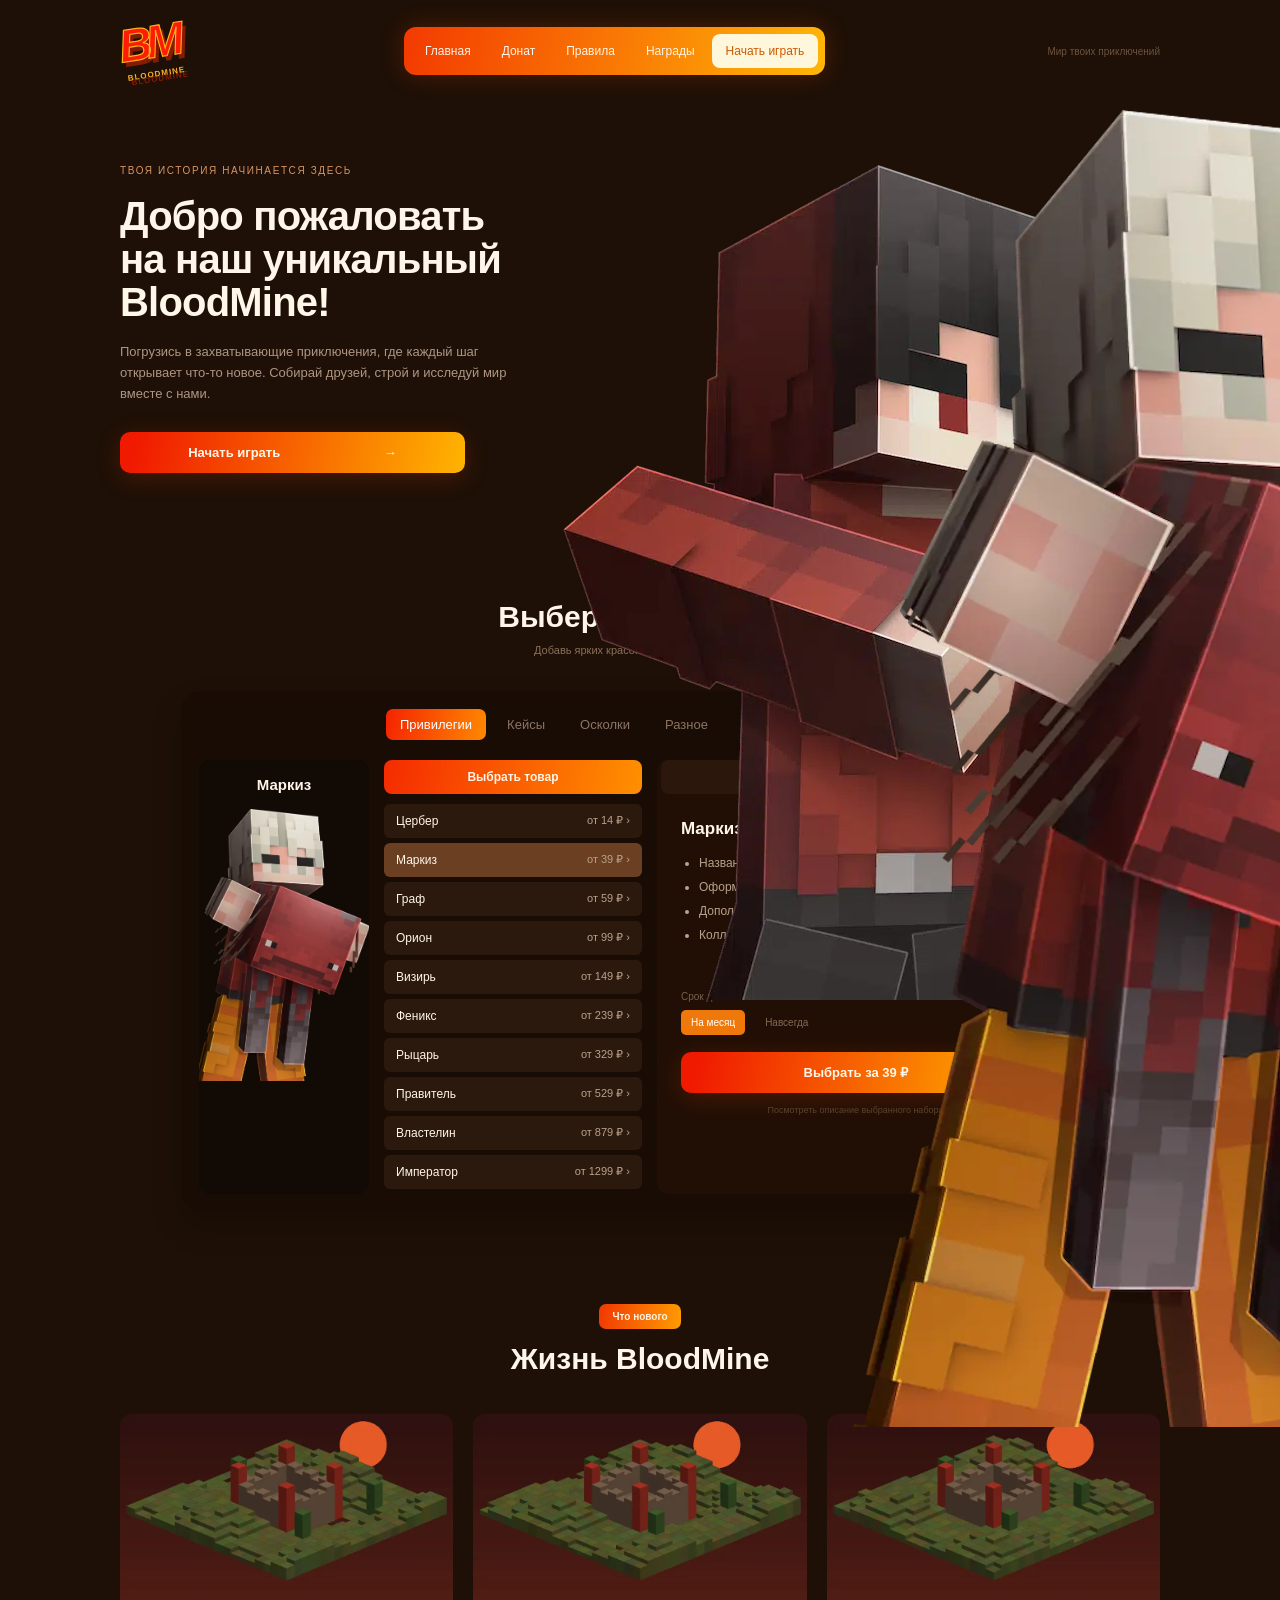
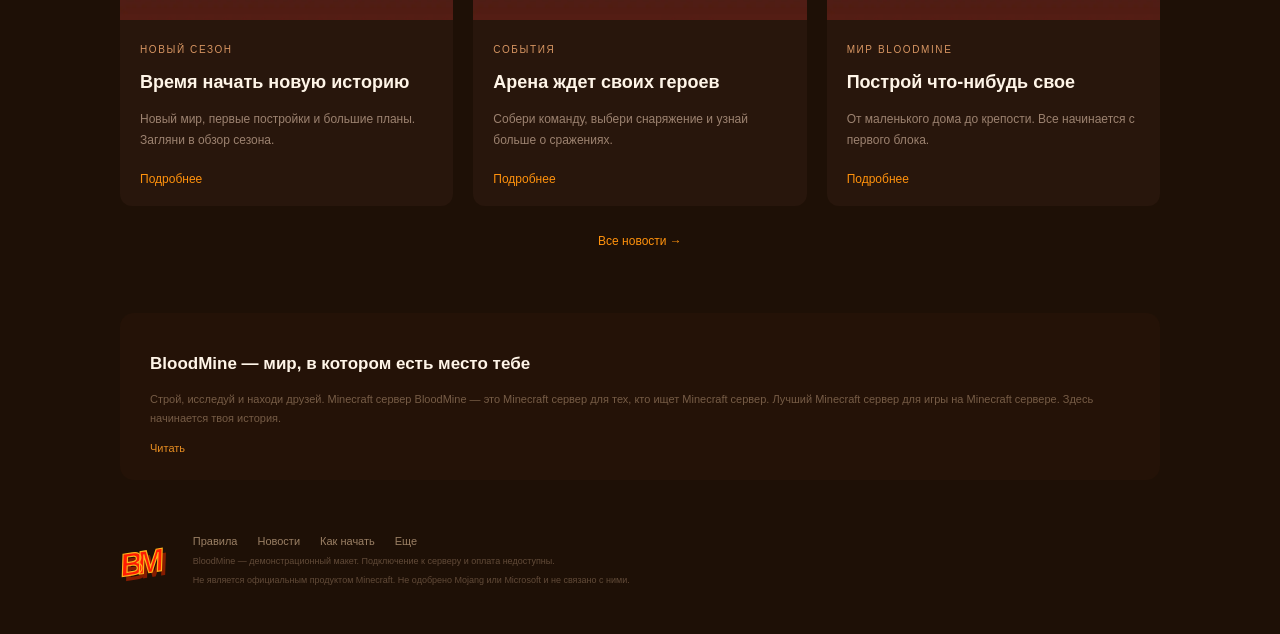
==== commit 7f7f1368: "Изображения: PNG заменены на WebP, добавлены width и height" ====
--- a/index.html
+++ b/index.html
@@ -23,22 +23,22 @@
       <div class="hero-copy"><span class="eyebrow">Твоя история начинается здесь</span><h2>Добро пожаловать<br>на наш уникальный<br><span>BloodMine!</span></h2>
       <p>Погрузись в захватывающие приключения, где каждый шаг открывает что-то новое. Собирай друзей, строй и исследуй мир вместе с нами.</p>
       <a class="orange hero-button" href="how-to-play.html">Начать играть <span>→</span></a></div>
-      <div class="hero-players"><img class="hero-back" src="assets/images/hero-secondary.png"><img class="hero-front" src="assets/images/player.png"></div>
+      <div class="hero-players"><img class="hero-back" width="850" height="835"  src="assets/images/hero-secondary.webp"><img class="hero-front" width="850" height="1317" src="assets/images/player.webp"></div>
     </div>
     <div class="shop-section wrap" id="shop">
       <div class="section-title"><span class="pill">Донат-магазин</span><h2>Выбери категорию</h2><p>Добавь ярких красок в свое приключение</p></div>
       <div class="store">
         <div class="tabs"><div class="tab active" data-category="ranks" onclick="setCategory('ranks')">Привилегии</div><div class="tab" data-category="cases" onclick="setCategory('cases')">Кейсы</div><div class="tab" data-category="shards" onclick="setCategory('shards')">Осколки</div><div class="tab" data-category="other" onclick="setCategory('other')">Разное</div></div>
-        <div class="store-body"><div class="store-preview"><h4 id="preview-name">Маркиз</h4><img id="preview-image" src="assets/images/player.png"></div>
+        <div class="store-body"><div class="store-preview"><h4 id="preview-name">Маркиз</h4><img id="preview-image" width="850" height="1317" src="assets/images/player.webp"></div>
           <div class="product-column"><div class="column-heading">Выбрать товар</div><div id="product-list"></div></div>
           <div class="description-column"><div class="column-heading secondary">Описание товара</div><h4 id="product-name">Маркиз</h4><div id="product-description"></div><div class="term-label">Срок действия</div><div class="terms"><span class="selected" onclick="setTerm(this,'На месяц')">На месяц</span><span onclick="setTerm(this,'Навсегда')">Навсегда</span></div><button id="choose-product" class="orange" onclick="selectProduct()">Выбрать за 39 ₽</button><p class="fineprint">Посмотреть описание выбранного набора</p></div>
         </div>
       </div>
     </div>
     <div class="wrap news-section"><div class="section-title"><span class="pill">Что нового</span><h2>Жизнь BloodMine</h2></div><div class="news-grid">
-        <div class="news-card"><img src="assets/images/season.png"><div class="news-copy"><span class="eyebrow">Новый сезон</span><h4>Время начать новую историю</h4><p>Новый мир, первые постройки и большие планы. Загляни в обзор сезона.</p><a href="article.html">Подробнее</a></div></div>
-        <div class="news-card"><img src="assets/images/arena.png"><div class="news-copy"><span class="eyebrow">События</span><h4>Арена ждет своих героев</h4><p>Собери команду, выбери снаряжение и узнай больше о сражениях.</p><a href="article.html">Подробнее</a></div></div>
-        <div class="news-card"><img src="assets/images/world.png"><div class="news-copy"><span class="eyebrow">Мир BloodMine</span><h4>Построй что-нибудь свое</h4><p>От маленького дома до крепости. Все начинается с первого блока.</p><a href="article.html">Подробнее</a></div></div>
+        <div class="news-card"><img width="849" height="527" src="assets/images/season.webp"><div class="news-copy"><span class="eyebrow">Новый сезон</span><h4>Время начать новую историю</h4><p>Новый мир, первые постройки и большие планы. Загляни в обзор сезона.</p><a href="article.html">Подробнее</a></div></div>
+        <div class="news-card"><img width="849" height="527" src="assets/images/arena.webp"><div class="news-copy"><span class="eyebrow">События</span><h4>Арена ждет своих героев</h4><p>Собери команду, выбери снаряжение и узнай больше о сражениях.</p><a href="article.html">Подробнее</a></div></div>
+        <div class="news-card"><img width="849" height="527" src="assets/images/world.webp"><div class="news-copy"><span class="eyebrow">Мир BloodMine</span><h4>Построй что-нибудь свое</h4><p>От маленького дома до крепости. Все начинается с первого блока.</p><a href="article.html">Подробнее</a></div></div>
       </div><a class="text-link" href="news.html">Все новости →</a></div>
     <div class="wrap about"><h4>BloodMine — мир, в котором есть место тебе</h4><p>Строй, исследуй и находи друзей. Minecraft сервер BloodMine — это Minecraft сервер для тех, кто ищет Minecraft сервер. Лучший Minecraft сервер для игры на Minecraft сервере. Здесь начинается твоя история.</p><a href="rules.html">Читать</a></div>
     <div class="footer wrap">
--- a/assets/css/styles.css
+++ b/assets/css/styles.css
@@ -377,6 +377,7 @@
 .news-card img {
     width: 100%;
     display: block;
+    height: auto;
 }
 
 .news-copy {
@@ -545,6 +546,7 @@
     display: block;
     width: 160px;
     margin: auto;
+    height: auto;
 }
 
 .reward-card h4 {
@@ -574,6 +576,7 @@
 
 .reward-banner img {
     width: 140px;
+    height: auto;
 }
 
 .reward-banner p {
@@ -661,6 +664,7 @@
 
 .news-wide img {
     width: 360px;
+    height: auto;
 }
 
 .news-wide p {
@@ -718,6 +722,7 @@
 .article-body img {
     width: 730px;
     margin: 20px 0;
+    height: auto;
 }
 
 .article-bottom {
@@ -792,6 +797,7 @@
 .hero-players img {
     position: absolute;
     width: auto;
+    height: auto;
 }
 
 .hero-back {
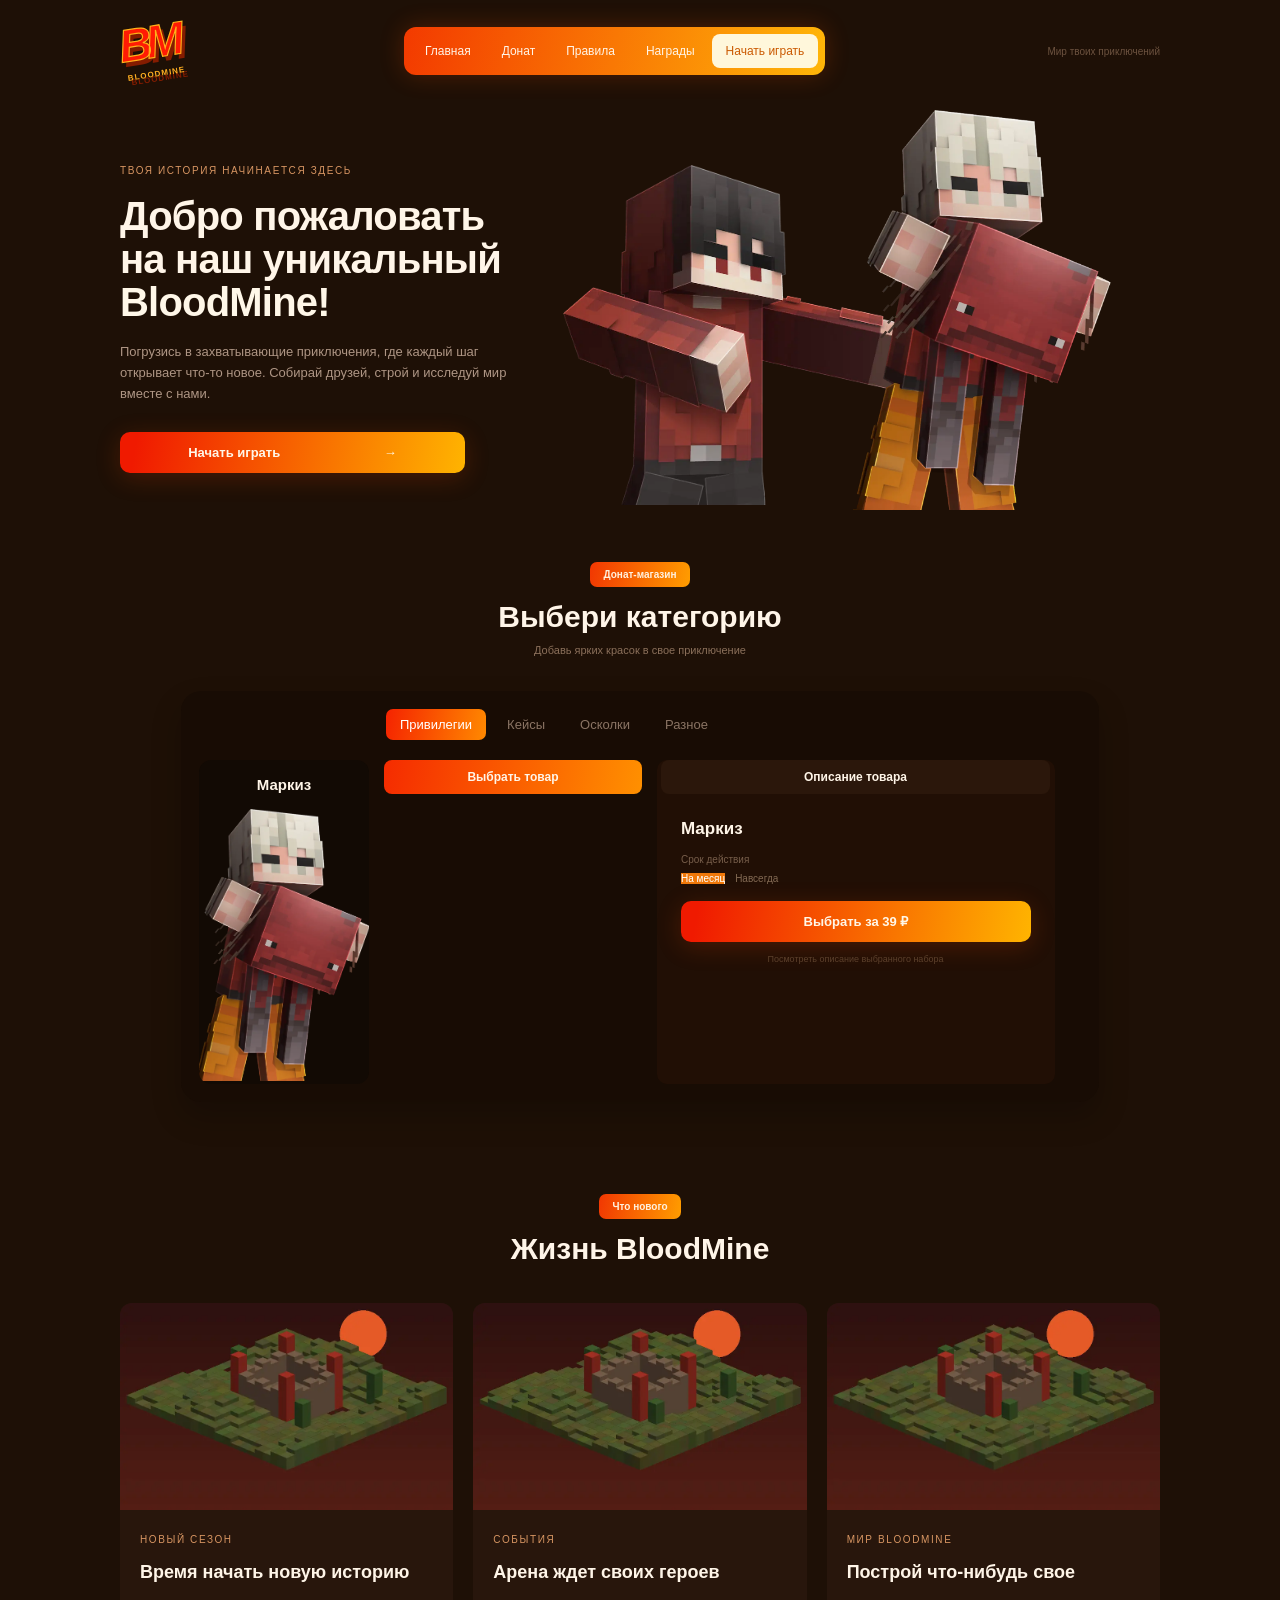
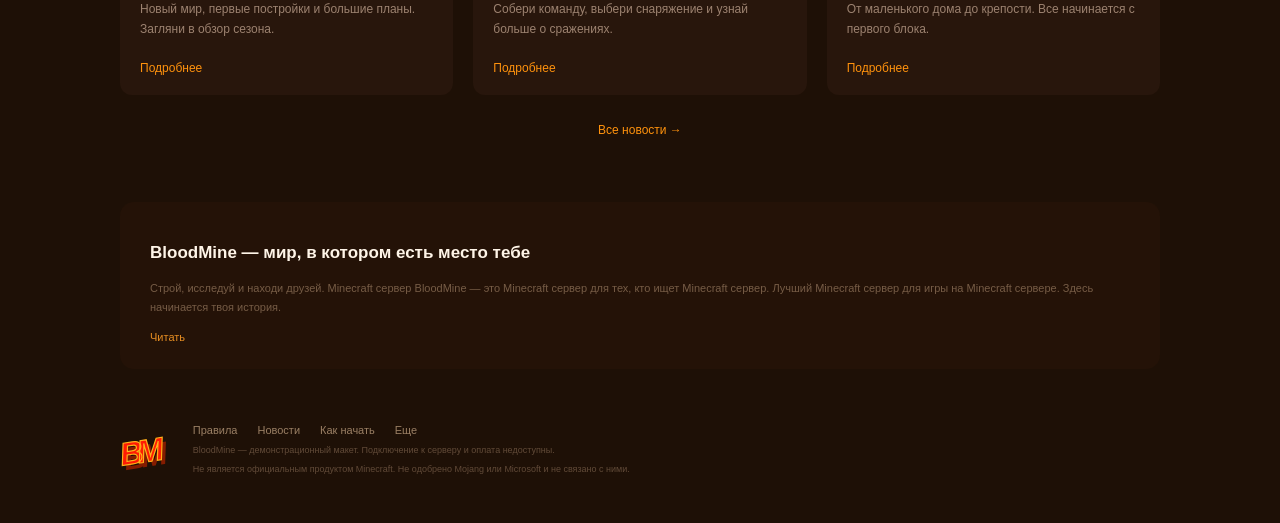
==== commit 43499ba0: "Убраны неиспользуемые CSS/JS, defer для app.js, viewport" ====
--- a/index.html
+++ b/index.html
@@ -5,10 +5,7 @@
   <title>Главная</title>
   <meta name="description" content="Лучший Minecraft сервер. Minecraft сервер, играть Minecraft, сервер Minecraft, лучший сервер.">
   <meta name="keywords" content="minecraft, сервер, сервер майнкрафт, майнкрафт сервер, лучший сервер, донат, minecraft сервер">
-  <script src="assets/js/catalog.js"></script>
-  <script src="assets/js/widgets.js"></script>
-  <link rel="stylesheet" href="assets/css/components.css">
-  <link rel="stylesheet" href="assets/css/styles.css">
+    <link rel="stylesheet" href="assets/css/styles.css">
 </head>
 <body>
     <div class="header wrap">
@@ -49,6 +46,6 @@
     </div>
     <div class="overlay" id="dialog"><div class="modal"><div class="modal-close" onclick="closeDialog()">×</div><div class="pill">BloodMine</div><h2 id="dialog-title">Информация</h2><p id="dialog-text"></p><button class="orange" onclick="closeDialog()">Понятно</button></div></div>
     <div class="toast" id="toast"></div>
-    <script src="assets/js/app.js"></script><script src="assets/js/effects.js"></script>
+      
 </body>
 </html>
--- a/assets/css/styles.css
+++ b/assets/css/styles.css
@@ -8,7 +8,6 @@
 
 body {
     margin: 0;
-    min-width: 1100px;
     color: #fff5e8;
     background: #1e1006;
     font-family: "Trebuchet MS", Arial, sans-serif;
@@ -29,6 +28,7 @@
 
 .wrap {
     width: 1040px;
+    max-width: 100%;
     margin: 0 auto;
 }
 
@@ -199,6 +199,7 @@
 
 .store {
     width: 918px;
+    max-width: 100%;
     margin: auto;
     padding: 18px;
     border-radius: 20px;
@@ -213,6 +214,7 @@
 }
 
 .tab {
+    background: transparent;
     padding: 8px 14px;
     font-size: 13px;
     cursor: pointer;
@@ -272,6 +274,9 @@
 }
 
 .product-row {
+    width: 100%;
+    text-align: left;
+    color: #fff5e8;
     display: flex;
     justify-content: space-between;
     padding: 10px 12px;
@@ -333,7 +338,10 @@
     color: #826953;
 }
 
-.terms span {
+.terms .term {
+    background: transparent;
+    color: inherit;
+    font-size: inherit;
     padding: 7px 10px;
     border-radius: 5px;
     cursor: pointer;
@@ -459,6 +467,7 @@
 }
 
 .rules-intro {
+    max-width: 100%;
     color: #a58b76;
     font-size: 12px;
     margin: auto auto 25px;
@@ -468,6 +477,7 @@
 
 .rules-list {
     width: 800px;
+    max-width: 100%;
     margin: auto;
 }
 
@@ -479,6 +489,10 @@
 }
 
 .rule-heading {
+    width: 100%;
+    background: transparent;
+    color: inherit;
+    text-align: left;
     display: flex;
     justify-content: space-between;
     padding: 18px 22px;
@@ -505,6 +519,7 @@
 
 .bottom-help {
     width: 800px;
+    max-width: 100%;
     margin: 45px auto;
     padding: 25px;
     background: #261407;
@@ -627,7 +642,7 @@
 
 .guide-player {
     width: 250px;
-    height: 375px;
+    height: auto;
     margin-top: 35px;
 }
 
@@ -680,6 +695,7 @@
 
 .article-page {
     width: 850px;
+    max-width: 100%;
     padding: 30px 0;
 }
 
@@ -700,13 +716,16 @@
 }
 
 .article-cover {
-    width: 850px;
+    width: 100%;
+    max-width: 850px;
+    height: auto;
     border-radius: 12px;
     margin-top: 20px;
 }
 
 .article-body {
     width: 730px;
+    max-width: 100%;
     margin: 30px auto;
     font-size: 14px;
     line-height: 1.9;
@@ -720,7 +739,8 @@
 }
 
 .article-body img {
-    width: 730px;
+    width: 100%;
+    max-width: 730px;
     margin: 20px 0;
     height: auto;
 }
@@ -748,6 +768,7 @@
 
 .modal {
     width: 470px;
+    max-width: calc(100% - 32px);
     padding: 40px;
     border-radius: 15px;
     background: #2b180c;
@@ -766,6 +787,8 @@
 }
 
 .modal-close {
+    background: transparent;
+    padding: 4px 10px;
     position: absolute;
     right: 20px;
     top: 15px;
@@ -800,16 +823,18 @@
     height: auto;
 }
 
-.hero-back {
+.hero-players .hero-back {
     left: -5px;
     top: 55px;
     height: 340px;
-}
-
-.hero-front {
+    width: auto;
+}
+
+.hero-players .hero-front {
     left: 285px;
     top: 0;
     height: 400px;
+    width: auto;
 }
 
 .news-wide>img {
@@ -817,3 +842,273 @@
     max-height: 300px;
     object-fit: contain;
 }
+
+/* ===== Блок 4: фокус и замена effects.js ===== */
+a:focus-visible,
+button:focus-visible {
+    outline: 3px solid #ffd27a;
+    outline-offset: 2px;
+}
+
+.news-card:hover,
+.reward-card:hover {
+    box-shadow: 0 0 18px rgba(255, 90, 0, 0.14);
+}
+
+[hidden] {
+    display: none !important;
+}
+
+/* ===== Блок 4: адаптивность ===== */
+@media (max-width: 1100px) {
+    .wrap {
+        padding-left: 16px;
+        padding-right: 16px;
+    }
+
+    .header {
+        height: auto;
+        flex-wrap: wrap;
+        gap: 14px;
+        padding-top: 14px;
+        padding-bottom: 14px;
+    }
+
+    .header-note {
+        display: none;
+    }
+
+    .nav {
+        flex-wrap: wrap;
+    }
+
+    .hero {
+        height: auto;
+        flex-direction: column;
+        align-items: flex-start;
+        padding-bottom: 20px;
+    }
+
+    .hero-copy {
+        width: 100%;
+    }
+
+    .hero p {
+        width: auto;
+        max-width: 420px;
+    }
+
+    .hero-players {
+        position: relative;
+        left: 0;
+        top: 0;
+        width: 100%;
+        max-width: 560px;
+        height: 380px;
+        margin: 10px auto 0;
+    }
+
+    .hero-players .hero-back {
+        left: 0;
+        top: 40px;
+        height: 300px;
+    }
+
+    .hero-players .hero-front {
+        left: 260px;
+        top: 0;
+        height: 360px;
+    }
+}
+
+@media (max-width: 900px) {
+    h2,
+    .section-title h2 {
+        font-size: 26px;
+    }
+
+    .hero h2 {
+        font-size: 32px;
+    }
+
+    .article-page h2 {
+        font-size: 28px;
+    }
+
+    .inner-page {
+        padding: 15px 16px 40px;
+        min-height: 0;
+    }
+
+    .store {
+        padding: 12px;
+    }
+
+    .tabs {
+        margin-left: 0;
+        flex-wrap: wrap;
+    }
+
+    .store-body {
+        flex-direction: column;
+    }
+
+    .store-preview,
+    .product-column,
+    .description-column {
+        width: 100%;
+    }
+
+    .store-preview img {
+        display: block;
+        margin: 0 auto 10px;
+    }
+
+    .description-column .orange {
+        width: calc(100% - 40px);
+    }
+
+    .news-grid,
+    .rewards-grid {
+        grid-template-columns: repeat(2, 1fr);
+    }
+
+    .guide-layout {
+        flex-direction: column;
+        gap: 10px;
+    }
+
+    .guide-steps {
+        width: 100%;
+    }
+
+    .guide-player {
+        margin: 0 auto;
+    }
+
+    .reward-banner {
+        padding: 20px 24px;
+        flex-wrap: wrap;
+    }
+
+    .news-wide {
+        flex-direction: column;
+        text-align: center;
+        padding: 20px;
+        gap: 20px;
+    }
+
+    .news-wide>img {
+        max-width: 100%;
+    }
+
+    .about {
+        padding: 20px;
+    }
+
+    .article-page {
+        padding: 30px 16px;
+    }
+
+    /* текст читается без увеличения масштаба */
+    body,
+    .nav a,
+    .tab,
+    .product-row,
+    .product-price,
+    .terms,
+    .term-label,
+    .description-column ul,
+    .rules-intro,
+    .rule-heading,
+    .rule-content,
+    .section-title p,
+    .news-copy p,
+    .news-copy a,
+    .text-link,
+    .about p,
+    .about a,
+    .reward-card p,
+    .reward-banner p,
+    .reward-banner a,
+    .guide-step p,
+    .guide-step a,
+    .guide-note p,
+    .bottom-help p,
+    .news-wide p,
+    .news-wide a,
+    .modal p,
+    .footer-links,
+    .breadcrumbs,
+    .article-bottom,
+    .hero p {
+        font-size: 14px;
+    }
+
+    .eyebrow,
+    .pill,
+    .footer p,
+    .fineprint,
+    .article-meta,
+    .reward-number,
+    .header-note {
+        font-size: 12px;
+    }
+}
+
+@media (max-width: 600px) {
+    .news-grid,
+    .rewards-grid {
+        grid-template-columns: 1fr;
+    }
+
+    .hero h2 {
+        font-size: 28px;
+    }
+
+    .hero-button {
+        width: 100%;
+        max-width: 345px;
+    }
+
+    .hero-button span {
+        margin-left: 40px;
+    }
+
+    .hero-players {
+        height: 290px;
+    }
+
+    .hero-players .hero-back {
+        top: 30px;
+        height: 230px;
+    }
+
+    .hero-players .hero-front {
+        left: 175px;
+        height: 270px;
+    }
+
+    .footer {
+        flex-direction: column;
+        align-items: flex-start;
+        gap: 20px;
+    }
+
+    .footer-links {
+        flex-wrap: wrap;
+    }
+
+    .reward-banner {
+        flex-direction: column;
+        text-align: center;
+    }
+
+    .modal {
+        padding: 32px 22px;
+    }
+
+    .terms {
+        flex-wrap: wrap;
+    }
+}
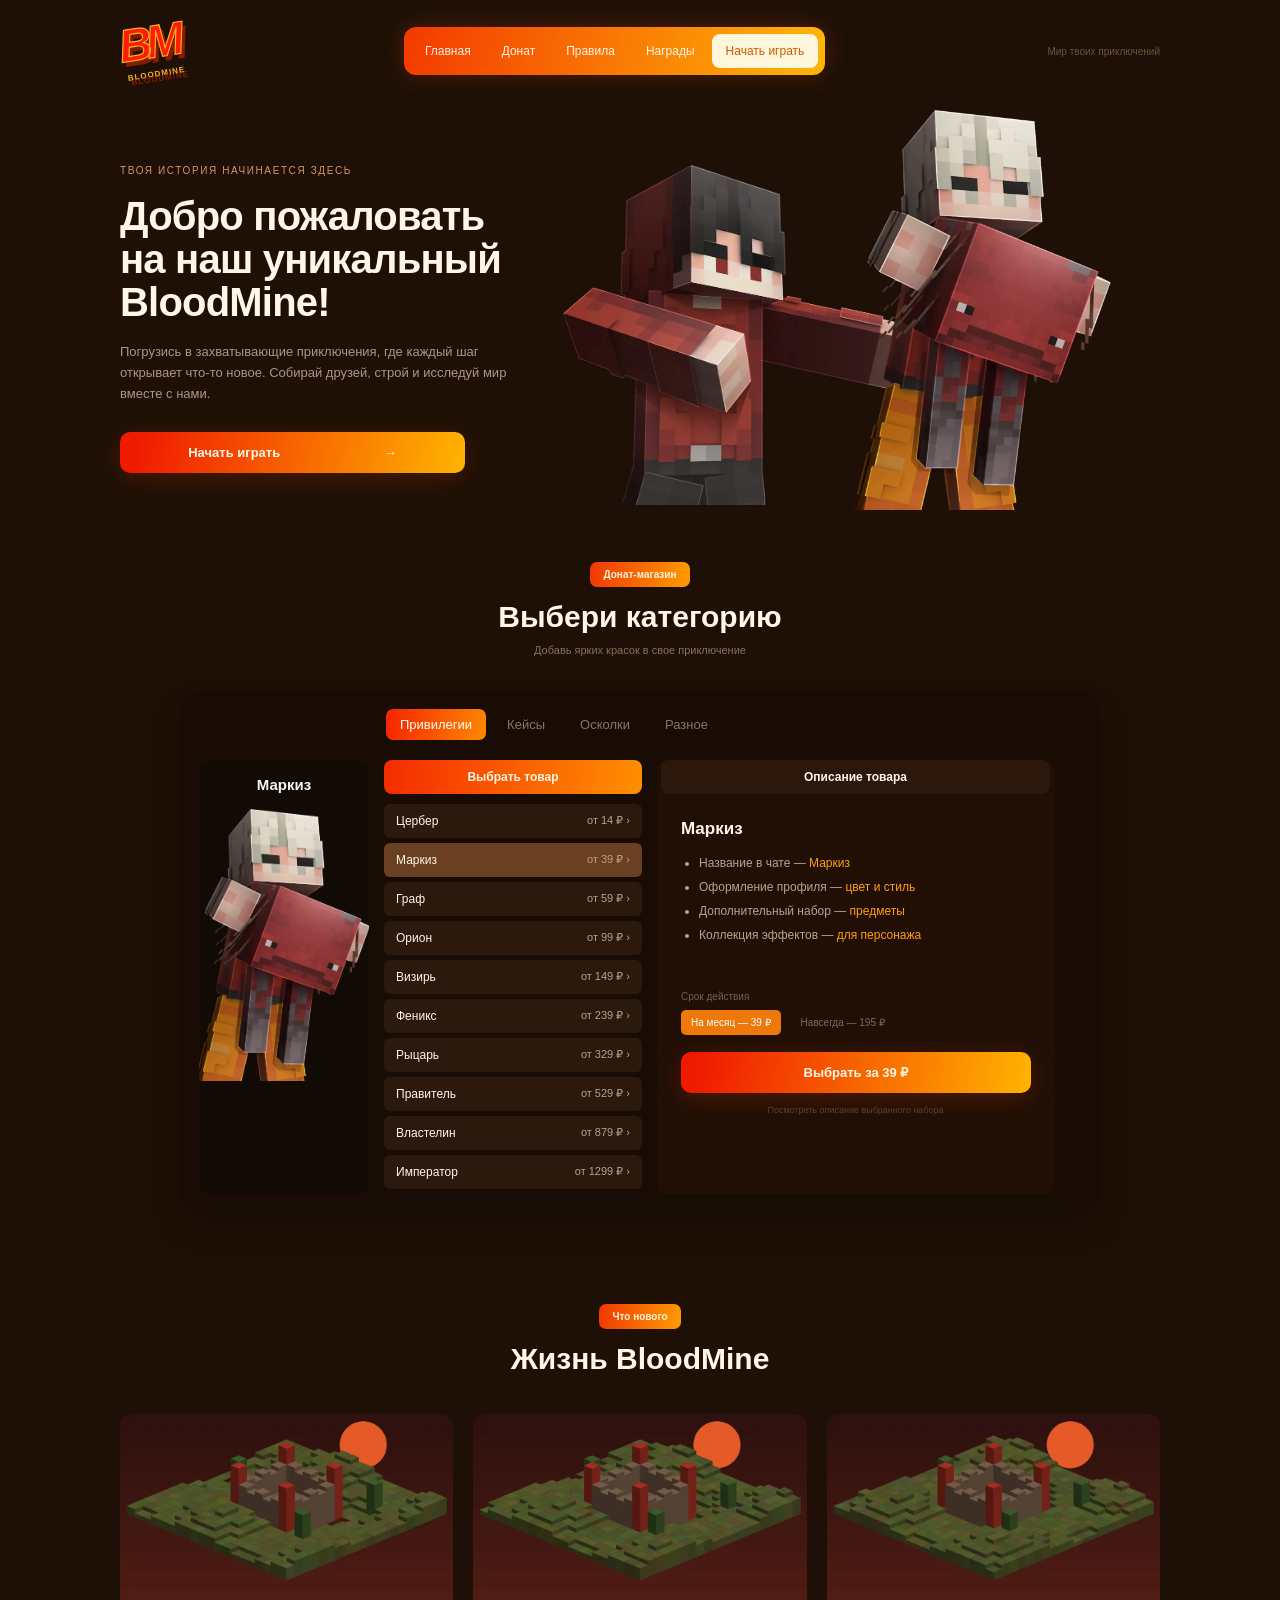
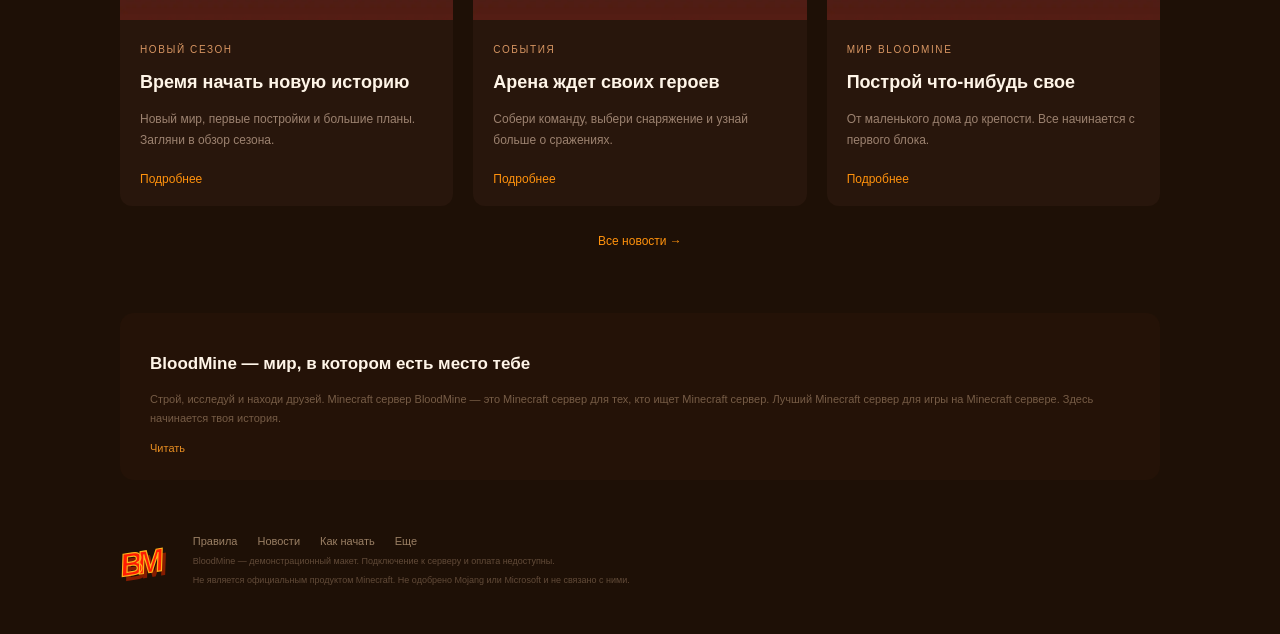
==== commit 4dfc5d6e: "Адаптивность и доступность: кнопки, фокус, Escape, срок и цена" ====
--- a/index.html
+++ b/index.html
@@ -2,10 +2,12 @@
 <html lang="en">
 <head>
   <meta charset="UTF-8">
+  <meta name="viewport" content="width=device-width, initial-scale=1">
   <title>Главная</title>
   <meta name="description" content="Лучший Minecraft сервер. Minecraft сервер, играть Minecraft, сервер Minecraft, лучший сервер.">
   <meta name="keywords" content="minecraft, сервер, сервер майнкрафт, майнкрафт сервер, лучший сервер, донат, minecraft сервер">
     <link rel="stylesheet" href="assets/css/styles.css">
+    <script src="assets/js/app.js" defer></script>
 </head>
 <body>
     <div class="header wrap">
@@ -25,10 +27,10 @@
     <div class="shop-section wrap" id="shop">
       <div class="section-title"><span class="pill">Донат-магазин</span><h2>Выбери категорию</h2><p>Добавь ярких красок в свое приключение</p></div>
       <div class="store">
-        <div class="tabs"><div class="tab active" data-category="ranks" onclick="setCategory('ranks')">Привилегии</div><div class="tab" data-category="cases" onclick="setCategory('cases')">Кейсы</div><div class="tab" data-category="shards" onclick="setCategory('shards')">Осколки</div><div class="tab" data-category="other" onclick="setCategory('other')">Разное</div></div>
+        <div class="tabs"><button type="button" class="tab active" data-category="ranks" aria-pressed="true">Привилегии</button><button type="button" class="tab" data-category="cases" aria-pressed="false">Кейсы</button><button type="button" class="tab" data-category="shards" aria-pressed="false">Осколки</button><button type="button" class="tab" data-category="other" aria-pressed="false">Разное</button></div>
         <div class="store-body"><div class="store-preview"><h4 id="preview-name">Маркиз</h4><img id="preview-image" width="850" height="1317" src="assets/images/player.webp"></div>
           <div class="product-column"><div class="column-heading">Выбрать товар</div><div id="product-list"></div></div>
-          <div class="description-column"><div class="column-heading secondary">Описание товара</div><h4 id="product-name">Маркиз</h4><div id="product-description"></div><div class="term-label">Срок действия</div><div class="terms"><span class="selected" onclick="setTerm(this,'На месяц')">На месяц</span><span onclick="setTerm(this,'Навсегда')">Навсегда</span></div><button id="choose-product" class="orange" onclick="selectProduct()">Выбрать за 39 ₽</button><p class="fineprint">Посмотреть описание выбранного набора</p></div>
+          <div class="description-column"><div class="column-heading secondary">Описание товара</div><h4 id="product-name">Маркиз</h4><div id="product-description"></div><div id="term-block"><div class="term-label" id="term-label">Срок действия</div><div class="terms" role="group" aria-labelledby="term-label"><button type="button" class="term selected" data-term="На месяц" aria-pressed="true">На месяц</button><button type="button" class="term" data-term="Навсегда" aria-pressed="false">Навсегда</button></div></div><button type="button" id="choose-product" class="orange">Выбрать за 39 ₽</button><p class="fineprint">Посмотреть описание выбранного набора</p></div>
         </div>
       </div>
     </div>
@@ -44,7 +46,7 @@
       <p>BloodMine — демонстрационный макет. Подключение к серверу и оплата недоступны.</p>
       <p>Не является официальным продуктом Minecraft. Не одобрено Mojang или Microsoft и не связано с ними.</p></div>
     </div>
-    <div class="overlay" id="dialog"><div class="modal"><div class="modal-close" onclick="closeDialog()">×</div><div class="pill">BloodMine</div><h2 id="dialog-title">Информация</h2><p id="dialog-text"></p><button class="orange" onclick="closeDialog()">Понятно</button></div></div>
+    <div class="overlay" id="dialog"><div class="modal" role="dialog" aria-modal="true" aria-labelledby="dialog-title"><button type="button" class="modal-close" id="dialog-close" aria-label="Закрыть окно">×</button><div class="pill">BloodMine</div><h2 id="dialog-title">Информация</h2><p id="dialog-text"></p><button type="button" class="orange" id="dialog-ok">Понятно</button></div></div>
     <div class="toast" id="toast"></div>
       
 </body>
